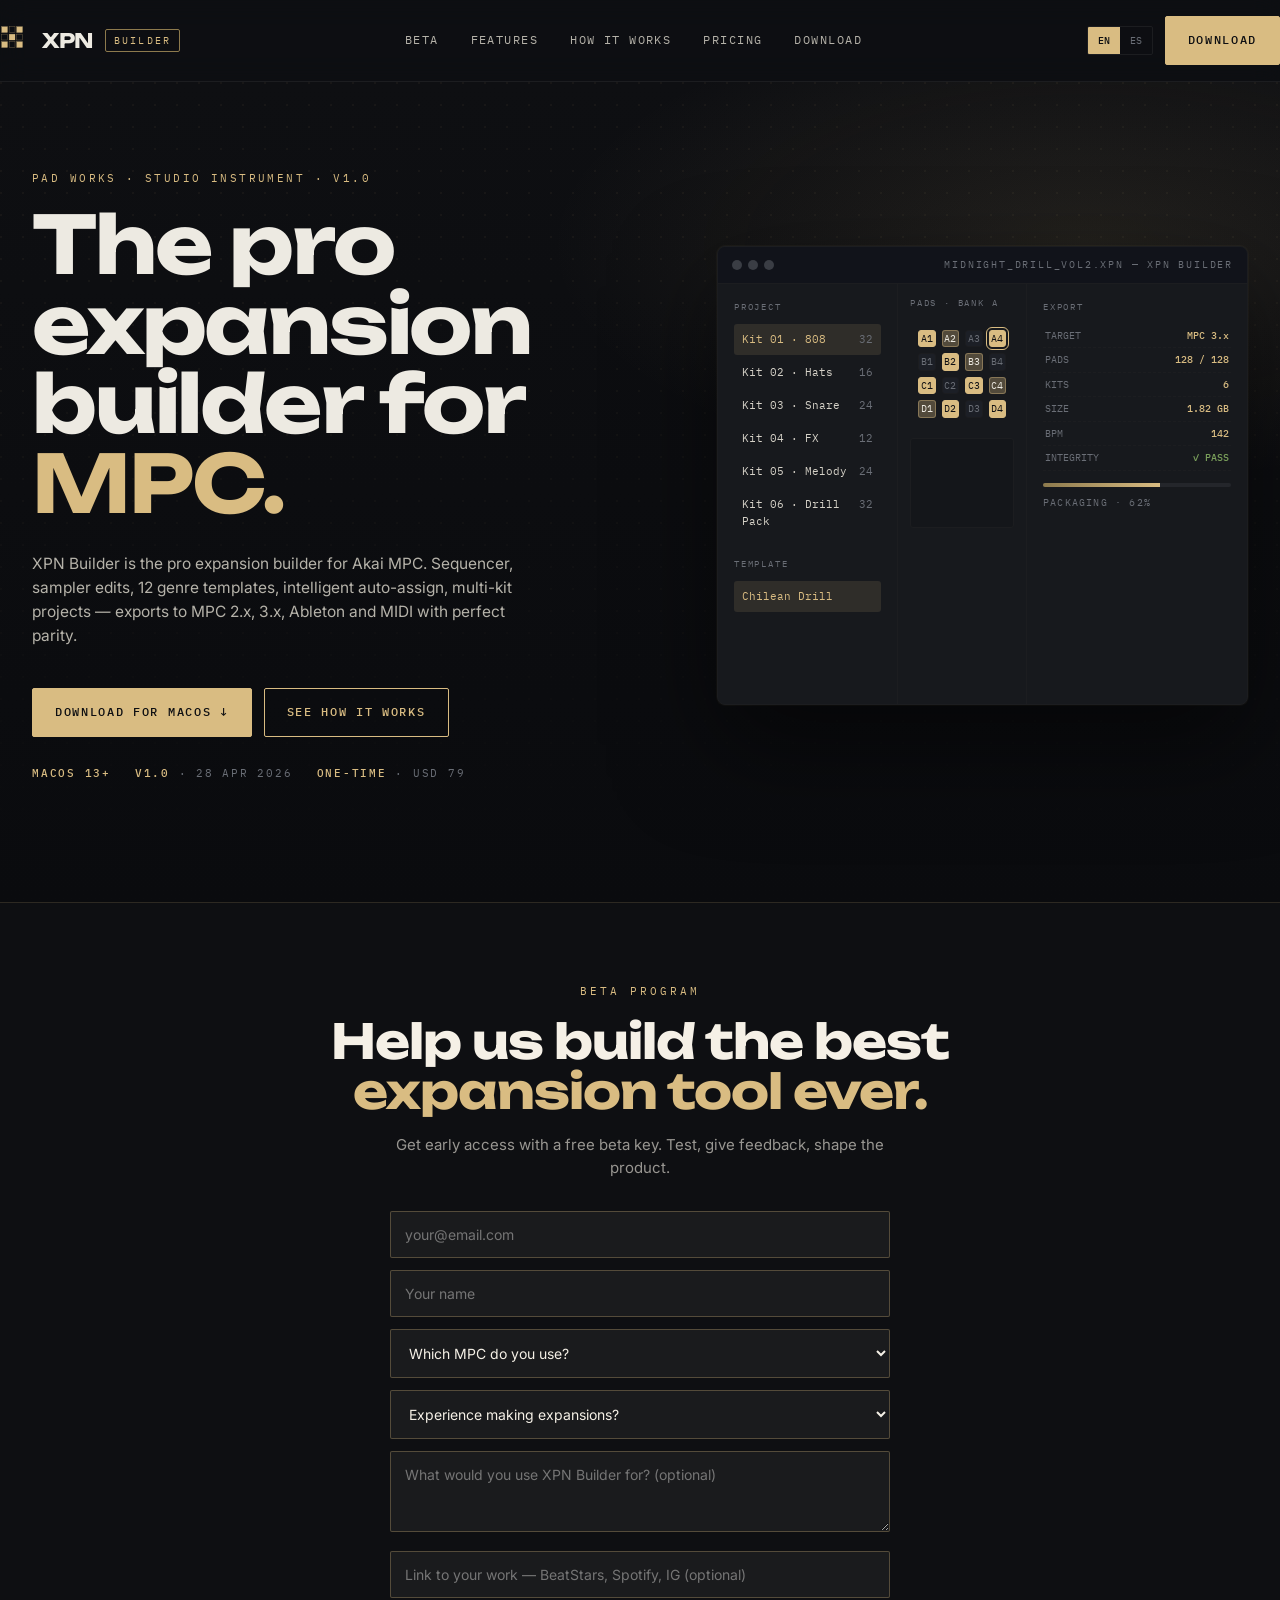
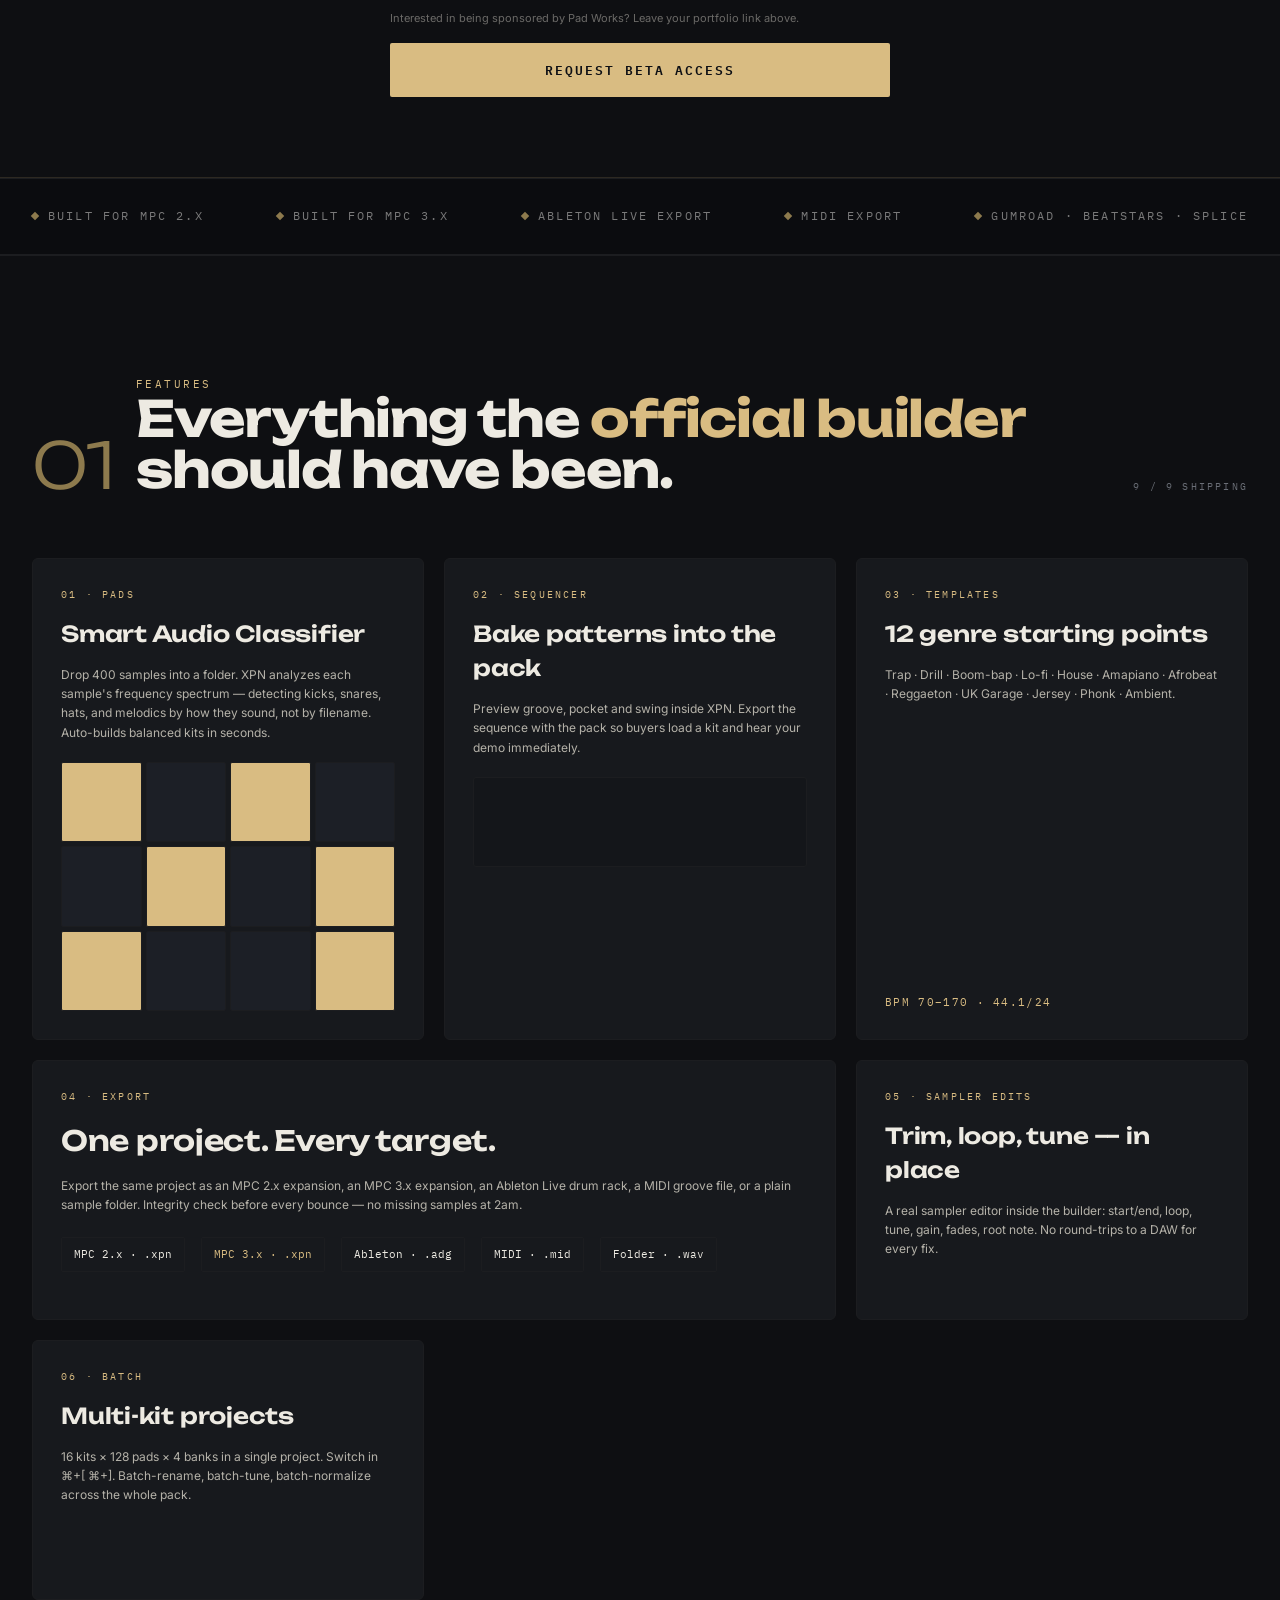
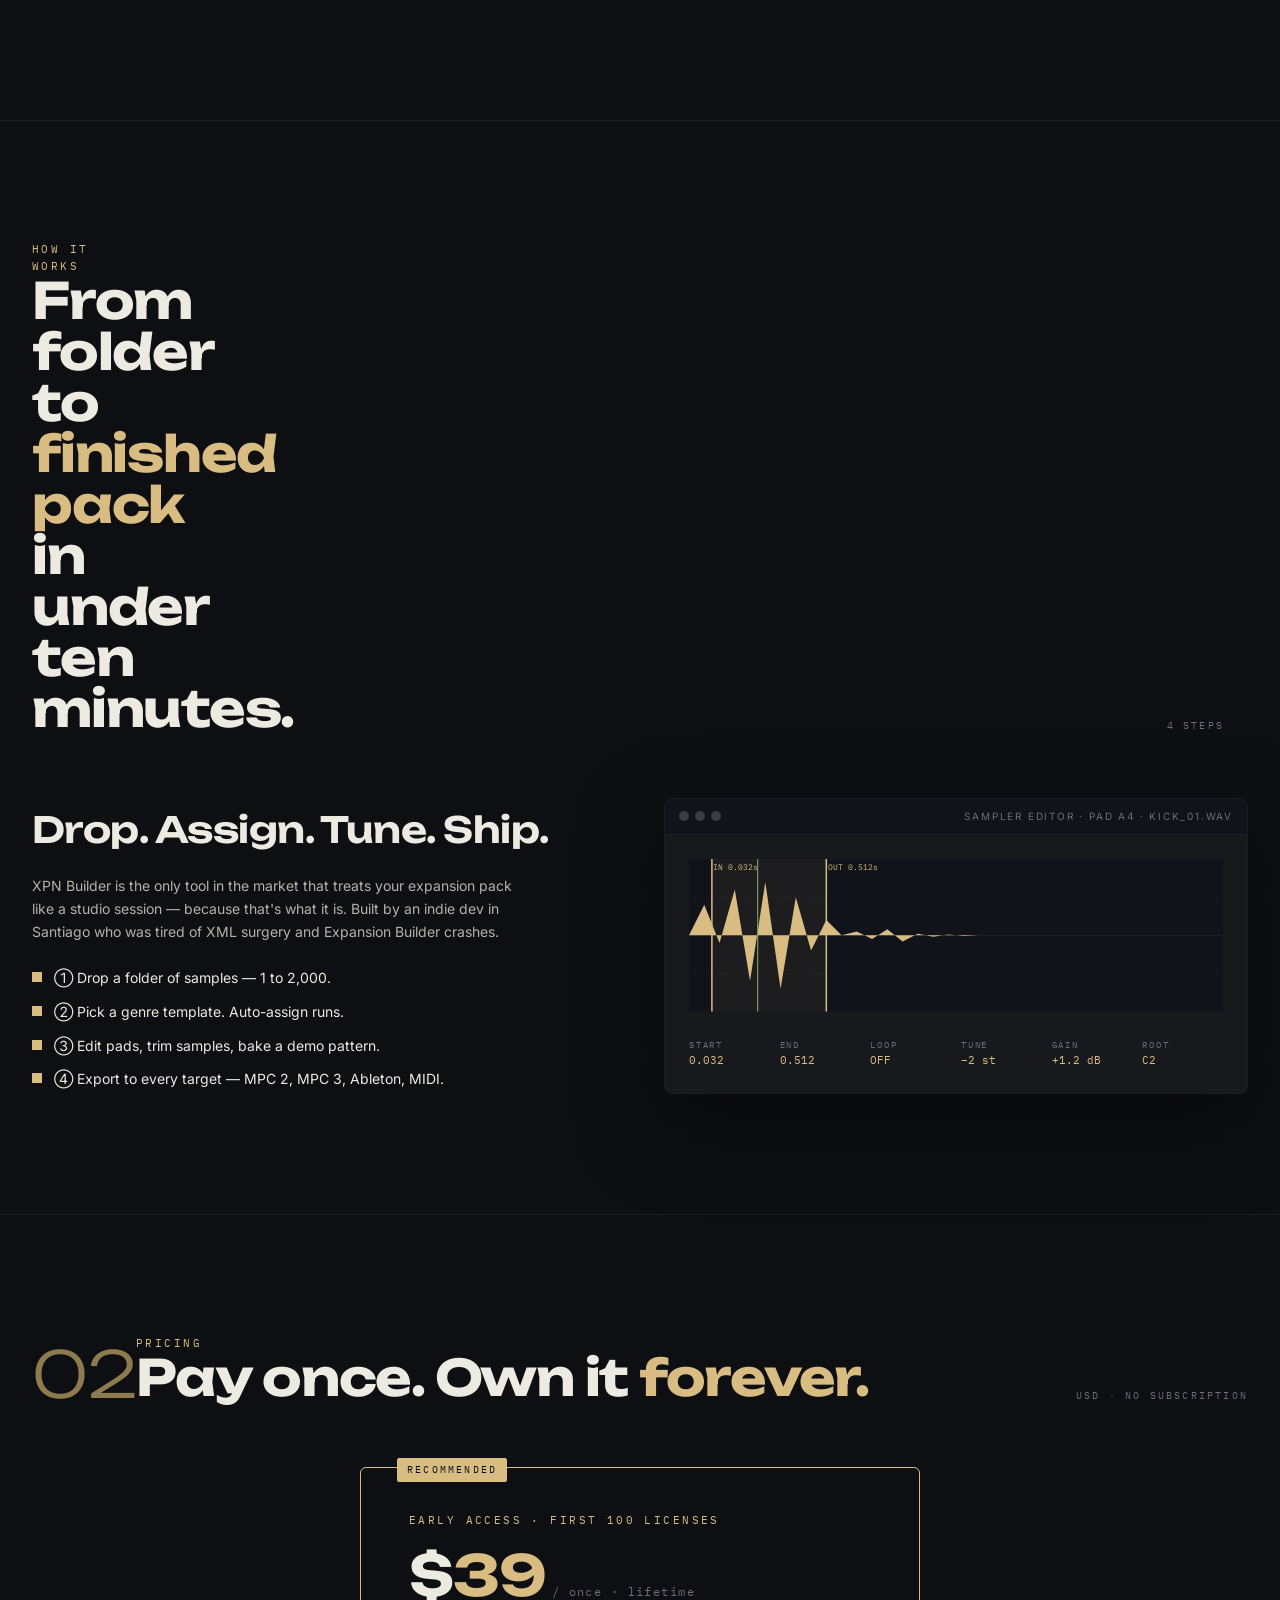
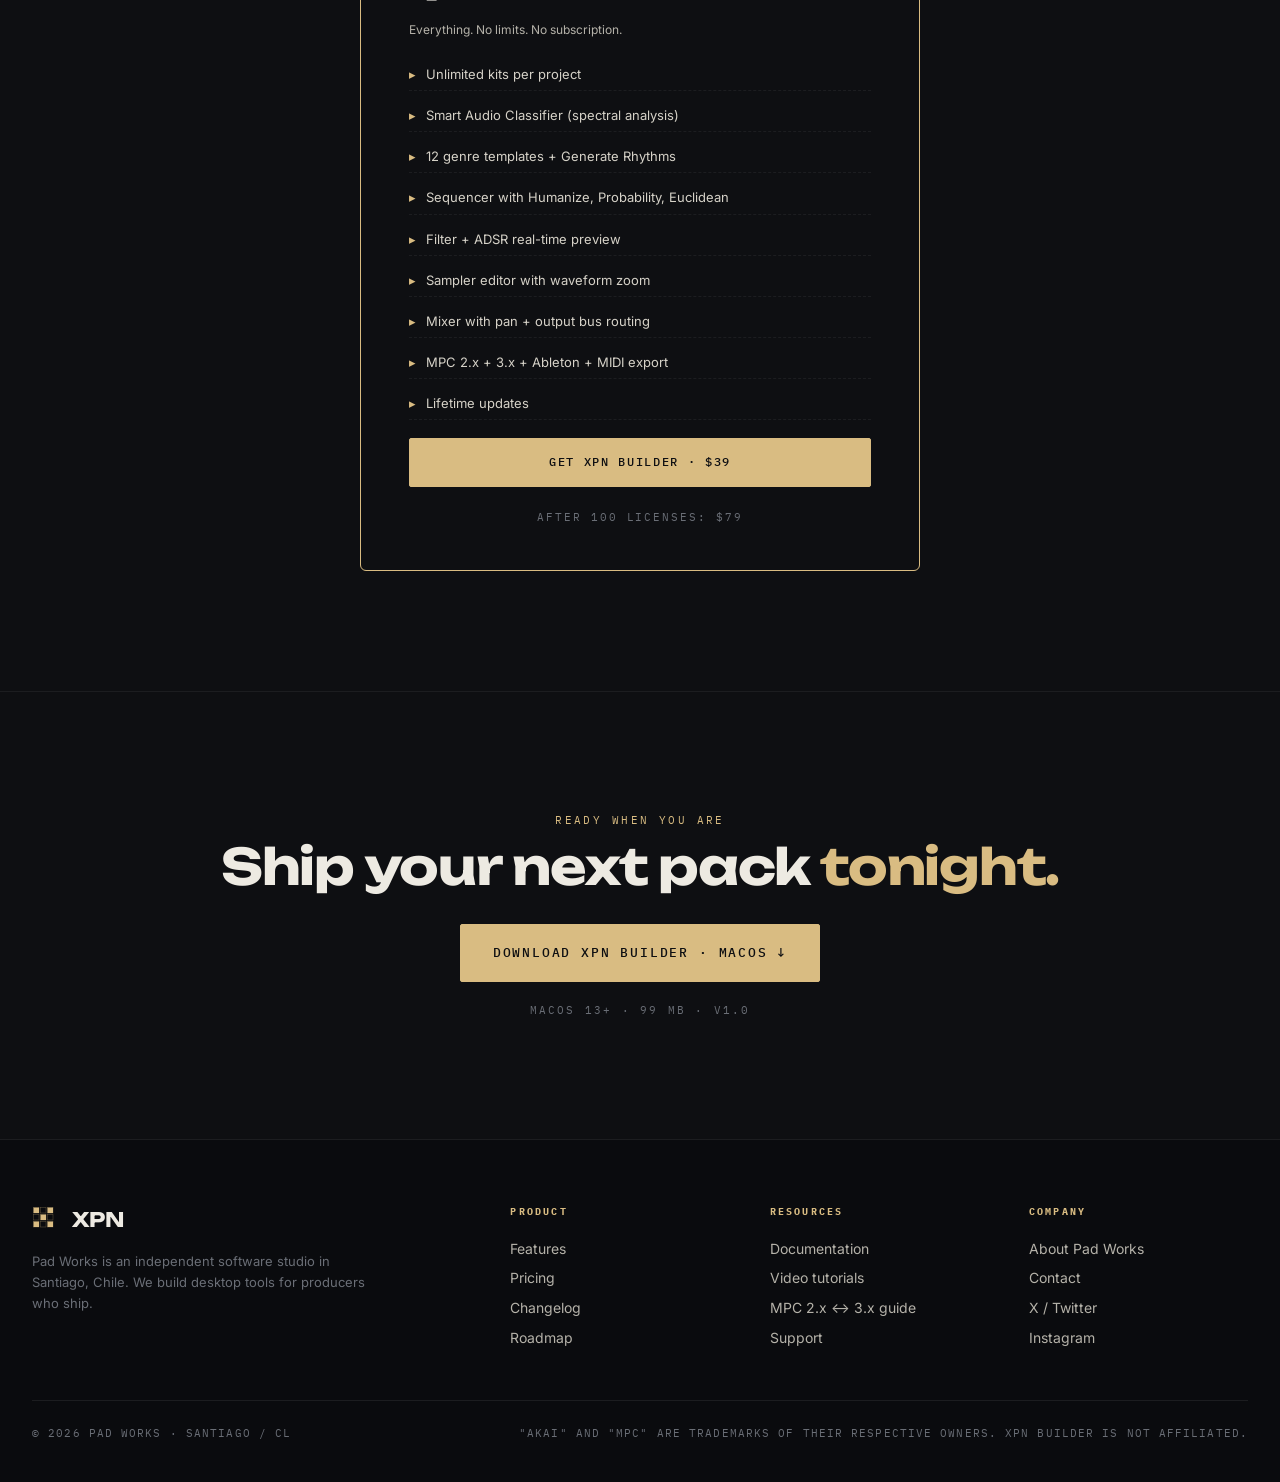
==== index.html @ 0f59153f "formspree connected" ====
<!doctype html>
<html lang="en">
<head>
<meta charset="utf-8"/>
<meta name="viewport" content="width=device-width, initial-scale=1"/>
<title>XPN Builder — Ship packs. Keep the craft.</title>
<meta name="description" content="The pro expansion builder for Akai MPC. Sequencer, sampler edits, multi-kit projects. Export to MPC 2.x, 3.x, Ableton and MIDI. macOS only."/>
<link rel="icon" href="assets/favicon/favicon.ico"/>
<link rel="preconnect" href="https://fonts.googleapis.com">
<link rel="preconnect" href="https://fonts.gstatic.com" crossorigin>
<link href="https://fonts.googleapis.com/css2?family=Unbounded:wght@400;500;600;700;800&family=IBM+Plex+Mono:wght@400;500;600&family=Inter:wght@400;500;600&display=swap" rel="stylesheet">
<style>
  :root {
    --ink:#0E0F12; --ink-2:#14161A; --graphite:#17191D; --slate:#24262B; --iron:#3A3D44;
    --dust:#6A6E76; --bone:#EDEAE2; --champagne:#D9BC82; --champ-hi:#D9BC82; --antique:#8D7A4D;
    --line:#1c1d20;
  }
  *,*::before,*::after{box-sizing:border-box}
  html,body{margin:0;padding:0}
  body{
    background:var(--ink); color:var(--bone);
    font-family:"Inter",system-ui,sans-serif; font-size:16px; line-height:1.55;
    -webkit-font-smoothing:antialiased; overflow-x:hidden;
  }
  a{color:inherit;text-decoration:none}
  .mono{font-family:"IBM Plex Mono",ui-monospace,monospace}
  .eyebrow{font-family:"IBM Plex Mono",monospace;font-size:11px;letter-spacing:0.22em;text-transform:uppercase;color:var(--champagne)}
  .h1,.h2,.h3{font-family:"Unbounded",sans-serif;font-weight:700;letter-spacing:-0.02em;line-height:1}
  .wrap{max-width:1280px;margin:0 auto;padding:0 32px}
  .btn{
    display:inline-flex; align-items:center; gap:10px;
    font-family:"IBM Plex Mono",monospace; font-size:12px; letter-spacing:0.14em;
    text-transform:uppercase; padding:14px 22px; border-radius:2px;
    border:1px solid var(--champagne); background:var(--champagne); color:var(--ink);
    font-weight:500; cursor:pointer; transition:.18s;
  }
  .btn:hover{background:var(--champ-hi); border-color:var(--champ-hi)}
  .btn.ghost{background:transparent; color:var(--champagne)}
  .btn.ghost:hover{background:rgba(217,188,130,0.08); color:var(--champ-hi)}

  .topbar{position:sticky;top:0;z-index:50;backdrop-filter:blur(14px) saturate(120%);background:rgba(14,15,18,0.78);border-bottom:1px solid var(--line)}
  .topbar .row{display:flex;align-items:center;justify-content:space-between;padding:16px 0}
  .brand{display:flex;align-items:center;gap:12px}
  .brand .w{font-family:"Unbounded";font-weight:700;font-size:20px;letter-spacing:-0.02em}
  .brand .k{font-family:"IBM Plex Mono";font-size:10px;letter-spacing:0.22em;color:var(--champagne);text-transform:uppercase;padding:3px 8px;border:1px solid var(--antique);border-radius:2px}
  nav.menu{display:flex;gap:32px;font-family:"IBM Plex Mono";font-size:12px;letter-spacing:0.12em;text-transform:uppercase;color:#b5b2a9}
  nav.menu a:hover{color:var(--champagne)}
  .lang{display:flex;gap:0;border:1px solid var(--line);border-radius:2px;overflow:hidden;font-family:"IBM Plex Mono";font-size:10px;letter-spacing:0.18em}
  .lang button{background:transparent;border:0;color:var(--dust);padding:6px 10px;cursor:pointer;font:inherit;text-transform:uppercase}
  .lang button.on{background:var(--champagne);color:var(--ink);font-weight:500}

  .hero{position:relative;padding:88px 0 120px;
    background:radial-gradient(900px 400px at 85% 20%, rgba(217,188,130,0.10), transparent 60%),linear-gradient(180deg,#0E0F12 0%, #0a0b0e 100%);
    overflow:hidden}
  .hero::after{content:"";position:absolute;inset:0;pointer-events:none;
    background-image:radial-gradient(circle at 1px 1px, rgba(217,188,130,0.10) 1px, transparent 0);
    background-size:22px 22px;opacity:0.5;
    mask-image:linear-gradient(180deg,#000 20%, transparent 100%);
    -webkit-mask-image:linear-gradient(180deg,#000 20%, transparent 100%)}
  .hero .grid{display:grid;grid-template-columns:1.1fr 0.9fr;gap:56px;align-items:center;position:relative;z-index:2}
  /* Headline scale 78% (final design choice from the prototype's Tweaks). */
  .hero h1{font-size:clamp(44px,6.24vw,87px);letter-spacing:-0.028em}
  .hero h1 em{font-style:normal;color:var(--champagne)}
  /* Lede scale 86%. */
  .hero .lede{max-width:520px;margin:28px 0 40px;color:#b5b2a9;font-size:15.5px;line-height:1.55}
  .hero .ctas{display:flex;gap:12px;flex-wrap:wrap}
  .hero .meta{display:flex;gap:24px;margin-top:28px;color:var(--dust);font-family:"IBM Plex Mono";font-size:11px;letter-spacing:0.16em;text-transform:uppercase;flex-wrap:wrap}
  .hero .meta b{color:var(--champagne);font-weight:500}
  .mock{background:var(--graphite);border:1px solid var(--line);border-radius:8px;
    box-shadow:0 40px 100px rgba(0,0,0,0.5), 0 0 0 1px rgba(217,188,130,0.04);
    overflow:hidden;font-family:"IBM Plex Mono";font-size:11px}
  .mock-bar{display:flex;align-items:center;gap:6px;padding:10px 14px;border-bottom:1px solid var(--line);background:#11131a}
  .dot{width:10px;height:10px;border-radius:50%;background:#3a3d44}
  .mock-title{margin-left:auto;color:var(--dust);font-size:10px;letter-spacing:0.18em;text-transform:uppercase}
  .mock-body{display:grid;grid-template-columns:180px 1fr 220px;min-height:420px;color:#b5b2a9}
  .mock-col{padding:16px;border-right:1px solid var(--line)}
  .mock-col:last-child{border-right:0}
  .mock-col .sec{font-size:9px;letter-spacing:0.2em;text-transform:uppercase;color:var(--dust);margin:0 0 10px}
  .mock-col .item{padding:7px 8px;border-radius:3px;display:flex;justify-content:space-between;gap:8px;margin-bottom:2px;color:#d6d2c8}
  .mock-col .item.active{background:rgba(217,188,130,0.12);color:var(--champagne)}
  .mock-col .item .c{color:var(--dust)}
  .pads{display:grid;grid-template-columns:repeat(4,1fr);gap:6px;padding:8px;margin-top:12px}
  .pad{aspect-ratio:1/1;background:#1c1f26;border:1px solid var(--line);border-radius:3px;display:flex;align-items:center;justify-content:center;color:var(--dust);font-size:10px}
  .pad.on{background:var(--champagne);color:var(--ink);border-color:var(--champagne)}
  .pad.half{background:rgba(217,188,130,0.3);border-color:rgba(217,188,130,0.4);color:var(--bone)}
  .pad.active{outline:1.5px solid var(--champ-hi);outline-offset:2px}
  .mrow{display:flex;justify-content:space-between;padding:4px 2px;border-bottom:1px dashed var(--line);font-size:10px}
  .mrow:last-child{border:0}
  .mrow .k{color:var(--dust)}
  .mrow .v{color:var(--champagne);font-weight:500}
  .progress{margin:12px 0 0;height:4px;background:#24262b;border-radius:2px;overflow:hidden}
  .progress::after{content:"";display:block;height:100%;width:62%;background:linear-gradient(90deg,var(--antique),var(--champagne))}

  .logos{border-top:1px solid var(--line);border-bottom:1px solid var(--line);padding:28px 0;background:#0b0c0f}
  .logos .list{display:flex;gap:48px;justify-content:space-between;align-items:center;flex-wrap:wrap}
  .logos .item{font-family:"IBM Plex Mono";font-size:12px;letter-spacing:0.18em;color:#7a7a7a;text-transform:uppercase;display:flex;align-items:center;gap:10px}
  .logos .item::before{content:"";display:inline-block;width:6px;height:6px;background:var(--antique);transform:rotate(45deg)}

  .section{padding:120px 0;border-top:1px solid var(--line)}
  .sec-head{display:grid;grid-template-columns:80px 1fr auto;gap:24px;align-items:end;margin-bottom:64px}
  .sec-num{font-family:"Unbounded";font-weight:300;font-size:64px;color:var(--antique);line-height:0.9}
  /* Section titles also scaled to 78% to honor the design's final headline scale. */
  .sec-title{font-family:"Unbounded";font-weight:700;font-size:clamp(28px,3.9vw,50px);letter-spacing:-0.025em;line-height:1.02;margin:0}
  .sec-title em{font-style:normal;color:var(--champagne)}
  .sec-meta{font-family:"IBM Plex Mono";font-size:10px;letter-spacing:0.22em;text-transform:uppercase;color:var(--dust);text-align:right}

  .features{display:grid;grid-template-columns:repeat(3,1fr);gap:20px}
  .feat{border:1px solid var(--line);background:var(--graphite);border-radius:6px;padding:28px;min-height:260px;display:flex;flex-direction:column;gap:14px;position:relative;overflow:hidden;transition:.22s}
  .feat:hover{border-color:var(--antique);transform:translateY(-2px)}
  .feat .n{font-family:"IBM Plex Mono";font-size:10px;letter-spacing:0.22em;color:var(--champagne);text-transform:uppercase}
  .feat h3{font-family:"Unbounded";font-weight:600;font-size:22px;letter-spacing:-0.01em;margin:0;color:var(--bone)}
  .feat p{margin:0;color:#b5b2a9;font-size:12px;line-height:1.6}
  .feat.wide{grid-column:span 2}

  .padviz{display:grid;grid-template-columns:repeat(4,1fr);gap:4px;margin-top:6px}
  .padviz .p{aspect-ratio:1/1;background:#1c1f26;border:1px solid var(--line);border-radius:2px}
  .padviz .p.on{background:var(--champagne);animation:pulse 2.4s ease-in-out infinite}
  @keyframes pulse{0%,100%{filter:brightness(1)}50%{filter:brightness(1.3)}}
  .seqviz{margin-top:6px;height:90px;display:flex;align-items:flex-end;gap:2px;padding:8px;background:var(--ink-2);border:1px solid var(--line);border-radius:3px;overflow:hidden}
  .seqviz .bar{flex:1;background:linear-gradient(180deg,var(--champ-hi),var(--antique));border-radius:1px 1px 0 0;animation:eq 1.6s ease-in-out infinite}
  .seqviz .bar:nth-child(1){animation-delay:.0s}.seqviz .bar:nth-child(2){animation-delay:.15s}.seqviz .bar:nth-child(3){animation-delay:.3s}.seqviz .bar:nth-child(4){animation-delay:.45s}.seqviz .bar:nth-child(5){animation-delay:.6s}.seqviz .bar:nth-child(6){animation-delay:.25s}.seqviz .bar:nth-child(7){animation-delay:.1s}.seqviz .bar:nth-child(8){animation-delay:.35s}.seqviz .bar:nth-child(9){animation-delay:.55s}.seqviz .bar:nth-child(10){animation-delay:.2s}.seqviz .bar:nth-child(11){animation-delay:.4s}.seqviz .bar:nth-child(12){animation-delay:.5s}
  @keyframes eq{0%,100%{height:30%}50%{height:100%}}

  .showcase{display:grid;grid-template-columns:1fr 1fr;gap:48px;align-items:center}
  .showcase h3{font-family:"Unbounded";font-weight:600;font-size:36px;letter-spacing:-0.015em;margin:0 0 16px}
  .showcase p{color:#b5b2a9;font-size:14px;line-height:1.65;max-width:480px}
  .showcase ul{list-style:none;padding:0;margin:24px 0 0;display:grid;gap:12px}
  .showcase ul li{display:flex;gap:12px;align-items:flex-start;font-size:14px}
  .showcase ul li::before{content:"";width:10px;height:10px;background:var(--champagne);flex-shrink:0;margin-top:5px}
  .mock-lg{background:var(--graphite);border:1px solid var(--line);border-radius:8px;overflow:hidden;box-shadow:0 30px 80px rgba(0,0,0,0.5)}

  .pricing{display:grid;grid-template-columns:1fr 1.2fr 1fr;gap:20px;align-items:stretch}
  .price{border:1px solid var(--line);background:var(--graphite);border-radius:6px;padding:36px;display:flex;flex-direction:column;gap:18px}
  .price.main{background:var(--ink);border-color:var(--champ-hi);position:relative}
  .price.main::before{content:"RECOMMENDED";position:absolute;top:-10px;left:36px;
    font-family:"IBM Plex Mono";font-size:10px;letter-spacing:0.22em;background:var(--champagne);color:var(--ink);padding:4px 10px;border-radius:2px}
  .price .tier{font-family:"IBM Plex Mono";font-size:11px;letter-spacing:0.22em;color:var(--champagne);text-transform:uppercase}
  .price .amount{font-family:"Unbounded";font-weight:700;font-size:56px;letter-spacing:-0.02em;line-height:1}
  .price .amount .c{color:var(--champ-hi)}
  .price .amount .sub{font-family:"IBM Plex Mono";font-size:12px;color:var(--dust);font-weight:400;letter-spacing:0.12em;margin-left:6px}
  .price .lead{color:#b5b2a9;font-size:12px;line-height:1.55}
  .price ul{list-style:none;padding:0;margin:0;display:grid;gap:8px;font-size:13px}
  .price ul li{display:flex;gap:10px;padding:6px 0;border-bottom:1px dashed var(--line);color:#d6d2c8}
  .price ul li::before{content:"▸";color:var(--champagne)}
  .price ul li.no{color:var(--dust)}
  .price ul li.no::before{content:"—";color:var(--dust)}
  .price .btn{justify-content:center}

  footer{border-top:1px solid var(--line);padding:64px 0 40px;background:#0a0b0e}
  footer .frow{display:grid;grid-template-columns:2fr 1fr 1fr 1fr;gap:40px}
  footer h4{font-family:"IBM Plex Mono";font-size:10px;letter-spacing:0.22em;color:var(--champagne);text-transform:uppercase;margin:0 0 14px}
  footer a{display:block;color:#b5b2a9;font-size:14px;padding:4px 0}
  footer a:hover{color:var(--champagne)}
  footer .legal{margin-top:48px;padding-top:24px;border-top:1px solid var(--line);display:flex;justify-content:space-between;color:var(--dust);font-family:"IBM Plex Mono";font-size:11px;letter-spacing:0.1em;flex-wrap:wrap;gap:16px}

  @media (max-width:920px){
    .hero .grid{grid-template-columns:1fr}
    .showcase{grid-template-columns:1fr}
    .features{grid-template-columns:1fr}
    .feat.wide{grid-column:auto}
    .pricing{grid-template-columns:1fr}
    footer .frow{grid-template-columns:1fr 1fr}
    nav.menu{display:none}
    .sec-head{grid-template-columns:1fr;gap:10px}
    .sec-num{font-size:36px}
    .mock-body{grid-template-columns:1fr}
    .mock-col{border-right:0;border-bottom:1px solid var(--line)}
  }
</style>
</head>
<body>

<header class="topbar">
  <div class="wrap row">
    <a class="brand" href="#">
      <svg width="30" height="30" viewBox="0 0 72 72" aria-hidden="true">
        <g fill="none" stroke="#D9BC82" stroke-width="1.1" stroke-opacity="0.5">
          <rect x="4" y="4" width="14" height="14"/><rect x="22" y="4" width="14" height="14"/><rect x="40" y="4" width="14" height="14"/>
          <rect x="4" y="22" width="14" height="14"/><rect x="22" y="22" width="14" height="14"/><rect x="40" y="22" width="14" height="14"/>
          <rect x="4" y="40" width="14" height="14"/><rect x="22" y="40" width="14" height="14"/><rect x="40" y="40" width="14" height="14"/>
        </g>
        <rect x="4" y="4" width="14" height="14" fill="#D9BC82"/>
        <rect x="40" y="4" width="14" height="14" fill="#D9BC82"/>
        <rect x="22" y="22" width="14" height="14" fill="#D9BC82"/>
        <rect x="4" y="40" width="14" height="14" fill="#D9BC82"/>
        <rect x="40" y="40" width="14" height="14" fill="#D9BC82"/>
      </svg>
      <span class="w">XPN</span>
      <span class="k">Builder</span>
    </a>
    <nav class="menu">
      <a href="#beta" data-en="Beta" data-es="Beta">Beta</a>
      <a href="#features" data-en="Features" data-es="Features">Features</a>
      <a href="#how" data-en="How it works" data-es="Cómo funciona">How it works</a>
      <a href="#pricing" data-en="Pricing" data-es="Pricing">Pricing</a>
      <a href="https://github.com/MARTINMRVS/xpn-builder/releases/download/v1.0.0-beta/XPN.Builder-1.0.0.dmg" data-en="Download" data-es="Descargar">Download</a>
    </nav>
    <div style="display:flex;gap:12px;align-items:center">
      <div class="lang">
        <button class="on" data-lang="en">EN</button>
        <button data-lang="es">ES</button>
      </div>
      <a href="https://github.com/MARTINMRVS/xpn-builder/releases/download/v1.0.0-beta/XPN.Builder-1.0.0.dmg" class="btn" data-en="Download" data-es="Descargar">Download</a>
    </div>
  </div>
</header>

<section class="hero">
  <div class="wrap grid">
    <div>
      <div class="eyebrow" data-en="Pad Works · Studio Instrument · V1.0" data-es="Pad Works · Studio Instrument · V1.0">Pad Works · Studio Instrument · V1.0</div>
      <h1 class="h1" style="margin:18px 0 0"
        data-en="The pro expansion<br/>builder for <em>MPC.</em>"
        data-es="El builder profesional<br/>para <em>MPC.</em>">The pro expansion<br/>builder for <em>MPC.</em></h1>
      <p class="lede"
        data-en="XPN Builder is the pro expansion builder for Akai MPC. Sequencer, sampler edits, 12 genre templates, intelligent auto-assign, multi-kit projects — exports to MPC 2.x, 3.x, Ableton and MIDI with perfect parity."
        data-es="XPN Builder es el builder profesional de expansion packs para Akai MPC. Secuenciador, editor de samples, 12 templates de género, auto-assign inteligente, proyectos multi-kit — exporta a MPC 2.x, 3.x, Ableton y MIDI sin reajustes.">
        XPN Builder is the pro expansion builder for Akai MPC.
      </p>
      <div class="ctas">
        <a href="https://github.com/MARTINMRVS/xpn-builder/releases/download/v1.0.0-beta/XPN.Builder-1.0.0.dmg" class="btn" data-en="Download for macOS ↓" data-es="Descargar para macOS ↓">Download for macOS ↓</a>
        <a href="#how" class="btn ghost" data-en="See how it works" data-es="Ver cómo funciona">See how it works</a>
      </div>
      <div class="meta">
        <span><b>macOS 13+</b></span>
        <span><b>V1.0</b> · 28 Apr 2026</span>
        <span><b data-en="One-time" data-es="Pago único">One-time</b> · USD 79</span>
      </div>
    </div>
    <div>
      <div class="mock">
        <div class="mock-bar">
          <span class="dot"></span><span class="dot"></span><span class="dot"></span>
          <span class="mock-title">midnight_drill_vol2.xpn — XPN Builder</span>
        </div>
        <div class="mock-body">
          <div class="mock-col">
            <div class="sec" data-en="Project" data-es="Proyecto">Project</div>
            <div class="item active">Kit 01 · 808 <span class="c">32</span></div>
            <div class="item">Kit 02 · Hats <span class="c">16</span></div>
            <div class="item">Kit 03 · Snare <span class="c">24</span></div>
            <div class="item">Kit 04 · FX <span class="c">12</span></div>
            <div class="item">Kit 05 · Melody <span class="c">24</span></div>
            <div class="item">Kit 06 · Drill Pack <span class="c">32</span></div>
            <div class="sec" style="margin-top:20px" data-en="Template" data-es="Template">Template</div>
            <div class="item active">Chilean Drill</div>
          </div>
          <div class="mock-col" style="padding:12px">
            <div class="sec" data-en="Pads · Bank A" data-es="Pads · Banco A">Pads · Bank A</div>
            <div class="pads">
              <div class="pad on">A1</div><div class="pad half">A2</div><div class="pad">A3</div><div class="pad on active">A4</div>
              <div class="pad">B1</div><div class="pad on">B2</div><div class="pad half">B3</div><div class="pad">B4</div>
              <div class="pad on">C1</div><div class="pad">C2</div><div class="pad on">C3</div><div class="pad half">C4</div>
              <div class="pad half">D1</div><div class="pad on">D2</div><div class="pad">D3</div><div class="pad on">D4</div>
            </div>
            <div class="seqviz" style="margin-top:12px">
              <div class="bar"></div><div class="bar"></div><div class="bar"></div><div class="bar"></div>
              <div class="bar"></div><div class="bar"></div><div class="bar"></div><div class="bar"></div>
              <div class="bar"></div><div class="bar"></div><div class="bar"></div><div class="bar"></div>
            </div>
          </div>
          <div class="mock-col">
            <div class="sec" data-en="Export" data-es="Export">Export</div>
            <div class="mrow"><span class="k">TARGET</span><span class="v">MPC 3.x</span></div>
            <div class="mrow"><span class="k">PADS</span><span class="v">128 / 128</span></div>
            <div class="mrow"><span class="k">KITS</span><span class="v">6</span></div>
            <div class="mrow"><span class="k">SIZE</span><span class="v">1.82 GB</span></div>
            <div class="mrow"><span class="k">BPM</span><span class="v">142</span></div>
            <div class="mrow"><span class="k">INTEGRITY</span><span class="v" style="color:#7BA05B">✓ PASS</span></div>
            <div class="progress"></div>
            <div style="font-size:10px;color:var(--dust);margin-top:8px;letter-spacing:0.12em">PACKAGING · 62%</div>
          </div>
        </div>
      </div>
    </div>
  </div>
</section>

<section id="beta" style="padding:80px 0;text-align:center;border-top:1px solid rgba(217,188,130,0.15);border-bottom:1px solid rgba(217,188,130,0.15)">
  <div class="wrap">
    <p style="color:#D9BC82;font-family:'IBM Plex Mono',monospace;font-size:11px;letter-spacing:3px;margin:0" data-en="BETA PROGRAM" data-es="PROGRAMA BETA">BETA PROGRAM</p>
    <h2 style="font-family:'Unbounded',sans-serif;font-weight:700;font-size:clamp(28px,4vw,48px);color:#F5F0E6;margin:16px 0;line-height:1.05;letter-spacing:-0.02em"
      data-en="Help us build the best<br/><span style='color:#D9BC82'>expansion tool ever.</span>"
      data-es="Ayúdanos a construir la mejor<br/><span style='color:#D9BC82'>herramienta de expansiones.</span>">
      Help us build the best<br/><span style="color:#D9BC82">expansion tool ever.</span>
    </h2>
    <p style="color:rgba(245,240,230,0.6);max-width:500px;margin:0 auto 32px;font-size:15px;line-height:1.55"
      data-en="Get early access with a free beta key. Test, give feedback, shape the product."
      data-es="Acceso anticipado con clave beta gratuita. Prueba, da feedback, dale forma al producto.">
      Get early access with a free beta key. Test, give feedback, shape the product.
    </p>

    <!-- TODO: replace YOUR_FORM_ID with the real Formspree form id (formspree.io free plan = 50 submissions/month). -->
    <form action="https://formspree.io/f/mjgjngkj" method="POST"
      style="max-width:500px;margin:0 auto;text-align:left">

      <input type="email" name="email" required
        placeholder="your@email.com"
        style="width:100%;padding:14px;background:rgba(245,240,230,0.05);border:1px solid rgba(217,188,130,0.3);color:#F5F0E6;font-size:14px;margin-bottom:12px;font-family:inherit;border-radius:2px"/>

      <input type="text" name="name" required
        data-en-placeholder="Your name" data-es-placeholder="Tu nombre"
        placeholder="Your name"
        style="width:100%;padding:14px;background:rgba(245,240,230,0.05);border:1px solid rgba(217,188,130,0.3);color:#F5F0E6;font-size:14px;margin-bottom:12px;font-family:inherit;border-radius:2px"/>

      <select name="mpc_model" required
        style="width:100%;padding:14px;background:rgba(245,240,230,0.05);border:1px solid rgba(217,188,130,0.3);color:#F5F0E6;font-size:14px;margin-bottom:12px;font-family:inherit;border-radius:2px">
        <option value="" data-en="Which MPC do you use?" data-es="¿Qué MPC usas?">Which MPC do you use?</option>
        <option>MPC Live 1</option>
        <option>MPC Live 2</option>
        <option>MPC Live 3</option>
        <option>MPC One</option>
        <option>MPC One+</option>
        <option>MPC X</option>
        <option>MPC Key</option>
        <option>Akai Force</option>
        <option data-en="MPC Software only" data-es="Solo MPC Software">MPC Software only</option>
      </select>

      <select name="experience" required
        style="width:100%;padding:14px;background:rgba(245,240,230,0.05);border:1px solid rgba(217,188,130,0.3);color:#F5F0E6;font-size:14px;margin-bottom:12px;font-family:inherit;border-radius:2px">
        <option value="" data-en="Experience making expansions?" data-es="¿Experiencia haciendo expansions?">Experience making expansions?</option>
        <option data-en="Never made one" data-es="Nunca hice una">Never made one</option>
        <option data-en="Tried Akai Expansion Builder" data-es="Probé Akai Expansion Builder">Tried Akai Expansion Builder</option>
        <option data-en="Sell packs on Gumroad/BeatStars" data-es="Vendo packs en Gumroad/BeatStars">Sell packs on Gumroad/BeatStars</option>
        <option data-en="Professional sound designer" data-es="Sound designer profesional">Professional sound designer</option>
      </select>

      <textarea name="feedback_interest" rows="3"
        placeholder="What would you use XPN Builder for? (optional)"
        style="width:100%;padding:14px;background:rgba(245,240,230,0.05);border:1px solid rgba(217,188,130,0.3);color:#F5F0E6;font-size:14px;margin-bottom:12px;resize:vertical;font-family:inherit;border-radius:2px"></textarea>

      <input type="url" name="portfolio"
        placeholder="Link to your work — BeatStars, Spotify, IG (optional)"
        style="width:100%;padding:14px;background:rgba(245,240,230,0.05);border:1px solid rgba(217,188,130,0.3);color:#F5F0E6;font-size:14px;margin-bottom:12px;font-family:inherit;border-radius:2px"/>

      <p style="color:rgba(245,240,230,0.4);font-size:11px;margin:0 0 16px"
        data-en="Interested in being sponsored by Pad Works? Leave your portfolio link above."
        data-es="¿Interés en ser sponsoreado por Pad Works? Deja tu portfolio arriba.">
        Interested in being sponsored by Pad Works? Leave your portfolio link above.
      </p>

      <button type="submit"
        style="width:100%;padding:16px;background:#D9BC82;color:#0D0F14;font-family:'IBM Plex Mono',monospace;font-weight:600;font-size:13px;letter-spacing:2px;border:none;cursor:pointer;border-radius:2px"
        data-en="REQUEST BETA ACCESS" data-es="SOLICITAR ACCESO BETA">REQUEST BETA ACCESS</button>
    </form>
  </div>
</section>

<section class="logos">
  <div class="wrap list">
    <span class="item" data-en="Built for MPC 2.x" data-es="Para MPC 2.x">Built for MPC 2.x</span>
    <span class="item" data-en="Built for MPC 3.x" data-es="Para MPC 3.x">Built for MPC 3.x</span>
    <span class="item" data-en="Ableton Live export" data-es="Export a Ableton">Ableton Live export</span>
    <span class="item" data-en="MIDI export" data-es="Export MIDI">MIDI export</span>
    <span class="item">Gumroad · BeatStars · Splice</span>
  </div>
</section>

<section class="section" id="features">
  <div class="wrap">
    <header class="sec-head">
      <div class="sec-num">01</div>
      <div>
        <div class="eyebrow" data-en="Features" data-es="Características">Features</div>
        <h2 class="sec-title"
          data-en="Everything the <em>official builder</em><br/>should have been."
          data-es="Todo lo que el <em>builder oficial</em><br/>debió haber sido.">Everything the <em>official builder</em><br/>should have been.</h2>
      </div>
      <div class="sec-meta">9 / 9 shipping</div>
    </header>

    <div class="features">
      <div class="feat">
        <div class="n">01 · Pads</div>
        <h3 data-en="Smart Audio Classifier" data-es="Smart Audio Classifier">Smart Audio Classifier</h3>
        <p data-en="Drop 400 samples into a folder. XPN analyzes each sample's frequency spectrum — detecting kicks, snares, hats, and melodics by how they sound, not by filename. Auto-builds balanced kits in seconds." data-es="Arrastra 400 samples a una carpeta. XPN analiza el espectro de frecuencia de cada sample — detecta kicks, snares, hats y melodías por cómo suenan, no por el nombre del archivo. Arma kits balanceados en segundos.">Drop 400 samples into a folder. XPN analyzes each sample's frequency spectrum — detecting kicks, snares, hats, and melodics by how they sound, not by filename. Auto-builds balanced kits in seconds.</p>
        <div class="padviz">
          <div class="p on"></div><div class="p"></div><div class="p on"></div><div class="p"></div>
          <div class="p"></div><div class="p on"></div><div class="p"></div><div class="p on"></div>
          <div class="p on"></div><div class="p"></div><div class="p"></div><div class="p on"></div>
        </div>
      </div>

      <div class="feat">
        <div class="n">02 · Sequencer</div>
        <h3 data-en="Bake patterns into the pack" data-es="Graba patterns en el pack">Bake patterns into the pack</h3>
        <p data-en="Preview groove, pocket and swing inside XPN. Export the sequence with the pack so buyers load a kit and hear your demo immediately." data-es="Previsualiza groove, pocket y swing dentro de XPN. Exporta la secuencia con el pack.">Preview groove, pocket and swing inside XPN. Export the sequence with the pack so buyers load a kit and hear your demo immediately.</p>
        <div class="seqviz">
          <div class="bar"></div><div class="bar"></div><div class="bar"></div><div class="bar"></div>
          <div class="bar"></div><div class="bar"></div><div class="bar"></div><div class="bar"></div>
          <div class="bar"></div><div class="bar"></div><div class="bar"></div><div class="bar"></div>
        </div>
      </div>

      <div class="feat">
        <div class="n">03 · Templates</div>
        <h3 data-en="12 genre starting points" data-es="12 puntos de partida por género">12 genre starting points</h3>
        <p data-en="Trap · Drill · Boom-bap · Lo-fi · House · Amapiano · Afrobeat · Reggaeton · UK Garage · Jersey · Phonk · Ambient." data-es="Trap · Drill · Boom-bap · Lo-fi · House · Amapiano · Afrobeat · Reggaeton · UK Garage · Jersey · Phonk · Ambient.">Trap · Drill · Boom-bap · Lo-fi · House · Amapiano · Afrobeat · Reggaeton · UK Garage · Jersey · Phonk · Ambient.</p>
        <div class="mono" style="color:var(--champagne);font-size:11px;letter-spacing:0.12em;margin-top:auto">BPM 70–170 · 44.1/24</div>
      </div>

      <div class="feat wide">
        <div class="n">04 · Export</div>
        <h3 style="font-size:28px" data-en="One project. Every target." data-es="Un proyecto. Todos los targets.">One project. Every target.</h3>
        <p data-en="Export the same project as an MPC 2.x expansion, an MPC 3.x expansion, an Ableton Live drum rack, a MIDI groove file, or a plain sample folder. Integrity check before every bounce — no missing samples at 2am." data-es="Exporta el mismo proyecto como expansion MPC 2.x, expansion MPC 3.x, drum rack de Ableton, MIDI groove o carpeta de samples. Integrity check antes de cada export.">Export the same project as an MPC 2.x expansion, an MPC 3.x expansion, an Ableton Live drum rack, a MIDI groove file, or a plain sample folder. Integrity check before every bounce — no missing samples at 2am.</p>
        <div style="display:flex;gap:16px;margin-top:8px;flex-wrap:wrap">
          <div class="mono" style="padding:8px 12px;border:1px solid var(--line);border-radius:2px;font-size:11px">MPC 2.x · .xpn</div>
          <div class="mono" style="padding:8px 12px;border:1px solid var(--line);border-radius:2px;font-size:11px;color:var(--champagne)">MPC 3.x · .xpn</div>
          <div class="mono" style="padding:8px 12px;border:1px solid var(--line);border-radius:2px;font-size:11px">Ableton · .adg</div>
          <div class="mono" style="padding:8px 12px;border:1px solid var(--line);border-radius:2px;font-size:11px">MIDI · .mid</div>
          <div class="mono" style="padding:8px 12px;border:1px solid var(--line);border-radius:2px;font-size:11px">Folder · .wav</div>
        </div>
      </div>

      <div class="feat">
        <div class="n">05 · Sampler edits</div>
        <h3 data-en="Trim, loop, tune — in place" data-es="Trim, loop, tune — en vivo">Trim, loop, tune — in place</h3>
        <p data-en="A real sampler editor inside the builder: start/end, loop, tune, gain, fades, root note. No round-trips to a DAW for every fix." data-es="Editor de sampler completo dentro del builder: start/end, loop, tune, gain, fades, root note. Sin round-trips al DAW.">A real sampler editor inside the builder: start/end, loop, tune, gain, fades, root note. No round-trips to a DAW for every fix.</p>
      </div>

      <div class="feat">
        <div class="n">06 · Batch</div>
        <h3 data-en="Multi-kit projects" data-es="Proyectos multi-kit">Multi-kit projects</h3>
        <p data-en="16 kits × 128 pads × 4 banks in a single project. Switch in ⌘+[ ⌘+]. Batch-rename, batch-tune, batch-normalize across the whole pack." data-es="16 kits × 128 pads × 4 bancos en un solo proyecto. Batch-rename, batch-tune, batch-normalize.">16 kits × 128 pads × 4 banks in a single project. Switch in ⌘+[ ⌘+]. Batch-rename, batch-tune, batch-normalize across the whole pack.</p>
      </div>
    </div>
  </div>
</section>

<section class="section" id="how">
  <div class="wrap">
    <header class="sec-head">
      <div>
        <div class="eyebrow" data-en="How it works" data-es="Cómo funciona">How it works</div>
        <h2 class="sec-title"
          data-en="From folder to <em>finished pack</em><br/>in under ten minutes."
          data-es="De carpeta a <em>pack finalizado</em><br/>en menos de diez minutos.">From folder to <em>finished pack</em><br/>in under ten minutes.</h2>
      </div>
      <div class="sec-meta">4 steps</div>
    </header>

    <div class="showcase">
      <div>
        <h3 data-en="Drop. Assign. Tune. Ship." data-es="Arrastra. Asigna. Tune. Publica.">Drop. Assign. Tune. Ship.</h3>
        <p data-en="XPN Builder is the only tool in the market that treats your expansion pack like a studio session — because that's what it is. Built by an indie dev in Santiago who was tired of XML surgery and Expansion Builder crashes." data-es="XPN Builder es la única herramienta del mercado que trata tu expansion pack como una sesión de estudio. Hecho por un indie dev en Santiago.">XPN Builder is the only tool in the market that treats your expansion pack like a studio session — because that's what it is. Built by an indie dev in Santiago who was tired of XML surgery and Expansion Builder crashes.</p>
        <ul>
          <li data-en="① Drop a folder of samples — 1 to 2,000." data-es="① Arrastra una carpeta con samples — de 1 a 2.000.">① Drop a folder of samples — 1 to 2,000.</li>
          <li data-en="② Pick a genre template. Auto-assign runs." data-es="② Elige un template de género. Corre el auto-assign.">② Pick a genre template. Auto-assign runs.</li>
          <li data-en="③ Edit pads, trim samples, bake a demo pattern." data-es="③ Edita pads, recorta samples, graba un pattern demo.">③ Edit pads, trim samples, bake a demo pattern.</li>
          <li data-en="④ Export to every target — MPC 2, MPC 3, Ableton, MIDI." data-es="④ Exporta a cada target — MPC 2, MPC 3, Ableton, MIDI.">④ Export to every target — MPC 2, MPC 3, Ableton, MIDI.</li>
        </ul>
      </div>
      <div class="mock-lg">
        <div class="mock-bar">
          <span class="dot"></span><span class="dot"></span><span class="dot"></span>
          <span class="mock-title">Sampler Editor · pad A4 · kick_01.wav</span>
        </div>
        <div style="padding:24px">
          <svg viewBox="0 0 700 200" style="width:100%;height:auto">
            <rect width="700" height="200" fill="#11131a"/>
            <g stroke="#24262B" stroke-width="1">
              <line x1="0" y1="100" x2="700" y2="100"/>
              <line x1="0" y1="50" x2="700" y2="50" stroke-dasharray="2,4"/>
              <line x1="0" y1="150" x2="700" y2="150" stroke-dasharray="2,4"/>
            </g>
            <g fill="#D9BC82">
              <path d="M0 100 L20 60 L40 110 L60 40 L80 160 L100 30 L120 170 L140 50 L160 120 L180 80 L200 100 L220 95 L240 105 L260 92 L280 108 L300 98 L320 102 L340 99 L360 101 L380 100 L700 100 Z"/>
            </g>
            <line x1="30" y1="0" x2="30" y2="200" stroke="#D9BC82" stroke-width="2"/>
            <line x1="180" y1="0" x2="180" y2="200" stroke="#D9BC82" stroke-width="2"/>
            <rect x="30" y="0" width="150" height="200" fill="#D9BC82" opacity="0.06"/>
            <line x1="90" y1="0" x2="90" y2="200" stroke="#7BA05B" stroke-width="1.5"/>
            <text x="32" y="14" font-family="IBM Plex Mono" font-size="10" fill="#D9BC82">IN 0.032s</text>
            <text x="182" y="14" font-family="IBM Plex Mono" font-size="10" fill="#D9BC82">OUT 0.512s</text>
          </svg>
          <div style="display:grid;grid-template-columns:repeat(6,1fr);gap:10px;margin-top:20px;font-family:'IBM Plex Mono';font-size:11px">
            <div><div style="color:var(--dust);font-size:9px;letter-spacing:0.2em">START</div><div style="color:var(--champagne)">0.032</div></div>
            <div><div style="color:var(--dust);font-size:9px;letter-spacing:0.2em">END</div><div style="color:var(--champagne)">0.512</div></div>
            <div><div style="color:var(--dust);font-size:9px;letter-spacing:0.2em">LOOP</div><div style="color:var(--champagne)">OFF</div></div>
            <div><div style="color:var(--dust);font-size:9px;letter-spacing:0.2em">TUNE</div><div style="color:var(--champagne)">−2 st</div></div>
            <div><div style="color:var(--dust);font-size:9px;letter-spacing:0.2em">GAIN</div><div style="color:var(--champagne)">+1.2 dB</div></div>
            <div><div style="color:var(--dust);font-size:9px;letter-spacing:0.2em">ROOT</div><div style="color:var(--champagne)">C2</div></div>
          </div>
        </div>
      </div>
    </div>
  </div>
</section>

<section class="section" id="pricing">
  <div class="wrap">
    <header class="sec-head">
      <div class="sec-num">02</div>
      <div>
        <div class="eyebrow" data-en="Pricing" data-es="Precio">Pricing</div>
        <h2 class="sec-title" data-en="Pay once. Own it <em>forever.</em>" data-es="Pago único. Tuyo para <em>siempre.</em>">Pay once. Own it <em>forever.</em></h2>
      </div>
      <div class="sec-meta">USD · no subscription</div>
    </header>

    <!-- Single early-access plan. Replaced the old 3-tier (Solo/Studio/Label)
         scheme for launch — one offer, no subscriptions, lifetime updates. -->
    <div class="pricing" style="grid-template-columns:minmax(0,560px);justify-content:center">
      <div class="price main" style="padding:44px 48px">
        <div class="tier" data-en="Early Access · First 100 Licenses" data-es="Early Access · Primeras 100 Licencias">Early Access · First 100 Licenses</div>
        <div class="amount">$<span class="c">39</span><span class="sub" data-en="/ once · lifetime" data-es="/ único · lifetime">/ once · lifetime</span></div>
        <div class="lead" data-en="Everything. No limits. No subscription." data-es="Todo. Sin límites. Sin suscripción.">Everything. No limits. No subscription.</div>
        <ul>
          <li data-en="Unlimited kits per project" data-es="Kits ilimitados por proyecto">Unlimited kits per project</li>
          <li data-en="Smart Audio Classifier (spectral analysis)" data-es="Smart Audio Classifier (análisis espectral)">Smart Audio Classifier (spectral analysis)</li>
          <li data-en="12 genre templates + Generate Rhythms" data-es="12 templates de género + Generate Rhythms">12 genre templates + Generate Rhythms</li>
          <li data-en="Sequencer with Humanize, Probability, Euclidean" data-es="Secuenciador con Humanize, Probability, Euclidean">Sequencer with Humanize, Probability, Euclidean</li>
          <li data-en="Filter + ADSR real-time preview" data-es="Filter + ADSR preview en tiempo real">Filter + ADSR real-time preview</li>
          <li data-en="Sampler editor with waveform zoom" data-es="Sampler editor con waveform zoom">Sampler editor with waveform zoom</li>
          <li data-en="Mixer with pan + output bus routing" data-es="Mixer con pan + output bus routing">Mixer with pan + output bus routing</li>
          <li data-en="MPC 2.x + 3.x + Ableton + MIDI export" data-es="Export MPC 2.x + 3.x + Ableton + MIDI">MPC 2.x + 3.x + Ableton + MIDI export</li>
          <li data-en="Lifetime updates" data-es="Updates de por vida">Lifetime updates</li>
        </ul>
        <a href="#" class="btn" data-en="Get XPN Builder · $39" data-es="Comprar XPN Builder · $39">Get XPN Builder · $39</a>
        <p class="mono" style="text-align:center;color:var(--dust);font-size:11px;letter-spacing:0.18em;margin:4px 0 0;text-transform:uppercase" data-en="After 100 licenses: $79" data-es="Después de 100 licencias: $79">After 100 licenses: $79</p>
      </div>
    </div>
  </div>
</section>

<section class="section" id="download">
  <div class="wrap" style="text-align:center">
    <div class="eyebrow" data-en="Ready when you are" data-es="Cuando estés listo">Ready when you are</div>
    <h2 class="sec-title" style="margin:12px 0 32px" data-en="Ship your next pack <em>tonight.</em>" data-es="Publica tu próximo pack <em>esta noche.</em>">Ship your next pack <em>tonight.</em></h2>
    <a href="https://github.com/MARTINMRVS/xpn-builder/releases/download/v1.0.0-beta/XPN.Builder-1.0.0.dmg" class="btn" style="padding:18px 32px;font-size:13px" data-en="Download XPN Builder · macOS ↓" data-es="Descargar XPN Builder · macOS ↓">Download XPN Builder · macOS ↓</a>
    <div class="mono" style="margin-top:20px;color:var(--dust);font-size:11px;letter-spacing:0.2em">MACOS 13+ · 99 MB · V1.0</div>
  </div>
</section>

<footer>
  <div class="wrap">
    <div class="frow">
      <div>
        <div style="display:flex;align-items:center;gap:12px">
          <svg width="28" height="28" viewBox="0 0 72 72">
            <g fill="none" stroke="#D9BC82" stroke-width="1.1" stroke-opacity="0.5">
              <rect x="4" y="4" width="14" height="14"/><rect x="22" y="4" width="14" height="14"/><rect x="40" y="4" width="14" height="14"/>
              <rect x="4" y="22" width="14" height="14"/><rect x="22" y="22" width="14" height="14"/><rect x="40" y="22" width="14" height="14"/>
              <rect x="4" y="40" width="14" height="14"/><rect x="22" y="40" width="14" height="14"/><rect x="40" y="40" width="14" height="14"/>
            </g>
            <rect x="4" y="4" width="14" height="14" fill="#D9BC82"/>
            <rect x="40" y="4" width="14" height="14" fill="#D9BC82"/>
            <rect x="22" y="22" width="14" height="14" fill="#D9BC82"/>
            <rect x="4" y="40" width="14" height="14" fill="#D9BC82"/>
            <rect x="40" y="40" width="14" height="14" fill="#D9BC82"/>
          </svg>
          <span style="font-family:Unbounded;font-weight:700;font-size:20px">XPN</span>
        </div>
        <p style="color:var(--dust);font-size:13px;line-height:1.6;max-width:340px;margin:16px 0 0"
          data-en="Pad Works is an independent software studio in Santiago, Chile. We build desktop tools for producers who ship."
          data-es="Pad Works es un estudio independiente en Santiago, Chile. Hacemos tools de escritorio para productores que publican.">Pad Works is an independent software studio in Santiago, Chile. We build desktop tools for producers who ship.</p>
      </div>
      <div>
        <h4 data-en="Product" data-es="Producto">Product</h4>
        <a href="#features" data-en="Features" data-es="Características">Features</a>
        <a href="#pricing" data-en="Pricing" data-es="Precio">Pricing</a>
        <a href="#" data-en="Changelog" data-es="Changelog">Changelog</a>
        <a href="#" data-en="Roadmap" data-es="Roadmap">Roadmap</a>
      </div>
      <div>
        <h4 data-en="Resources" data-es="Recursos">Resources</h4>
        <a href="#" data-en="Documentation" data-es="Documentación">Documentation</a>
        <a href="#" data-en="Video tutorials" data-es="Video tutoriales">Video tutorials</a>
        <a href="#" data-en="MPC 2.x ↔ 3.x guide" data-es="Guía MPC 2.x ↔ 3.x">MPC 2.x ↔ 3.x guide</a>
        <a href="#" data-en="Support" data-es="Soporte">Support</a>
      </div>
      <div>
        <h4 data-en="Company" data-es="Empresa">Company</h4>
        <a href="#" data-en="About Pad Works" data-es="Sobre Pad Works">About Pad Works</a>
        <a href="#" data-en="Contact" data-es="Contacto">Contact</a>
        <a href="#">X / Twitter</a>
        <a href="#">Instagram</a>
      </div>
    </div>
    <div class="legal">
      <span>© 2026 PAD WORKS · SANTIAGO / CL</span>
      <span>"AKAI" AND "MPC" ARE TRADEMARKS OF THEIR RESPECTIVE OWNERS. XPN BUILDER IS NOT AFFILIATED.</span>
    </div>
  </div>
</footer>

<script>
// EN/ES toggle with localStorage persistence. Reads `xpn_landing_lang`,
// falls back to 'en'. Each translatable element carries data-en / data-es;
// we swap innerHTML when the user clicks the chip and persist the choice.
(function() {
  var STORAGE_KEY = 'xpn_landing_lang';
  function applyLang(lang) {
    document.querySelectorAll('[data-en]').forEach(function(el) {
      var val = el.getAttribute('data-' + lang);
      if (val != null) el.innerHTML = val;
    });
    document.querySelectorAll('.lang button').forEach(function(b) {
      b.classList.toggle('on', b.dataset.lang === lang);
    });
    document.documentElement.lang = lang;
    try { localStorage.setItem(STORAGE_KEY, lang); } catch (e) {}
  }
  document.querySelectorAll('.lang button').forEach(function(b) {
    b.addEventListener('click', function() { applyLang(b.dataset.lang); });
  });
  var stored = null;
  try { stored = localStorage.getItem(STORAGE_KEY); } catch (e) {}
  applyLang(stored === 'es' ? 'es' : 'en');
})();
</script>
</body>
</html>
<!-- rebuild -->
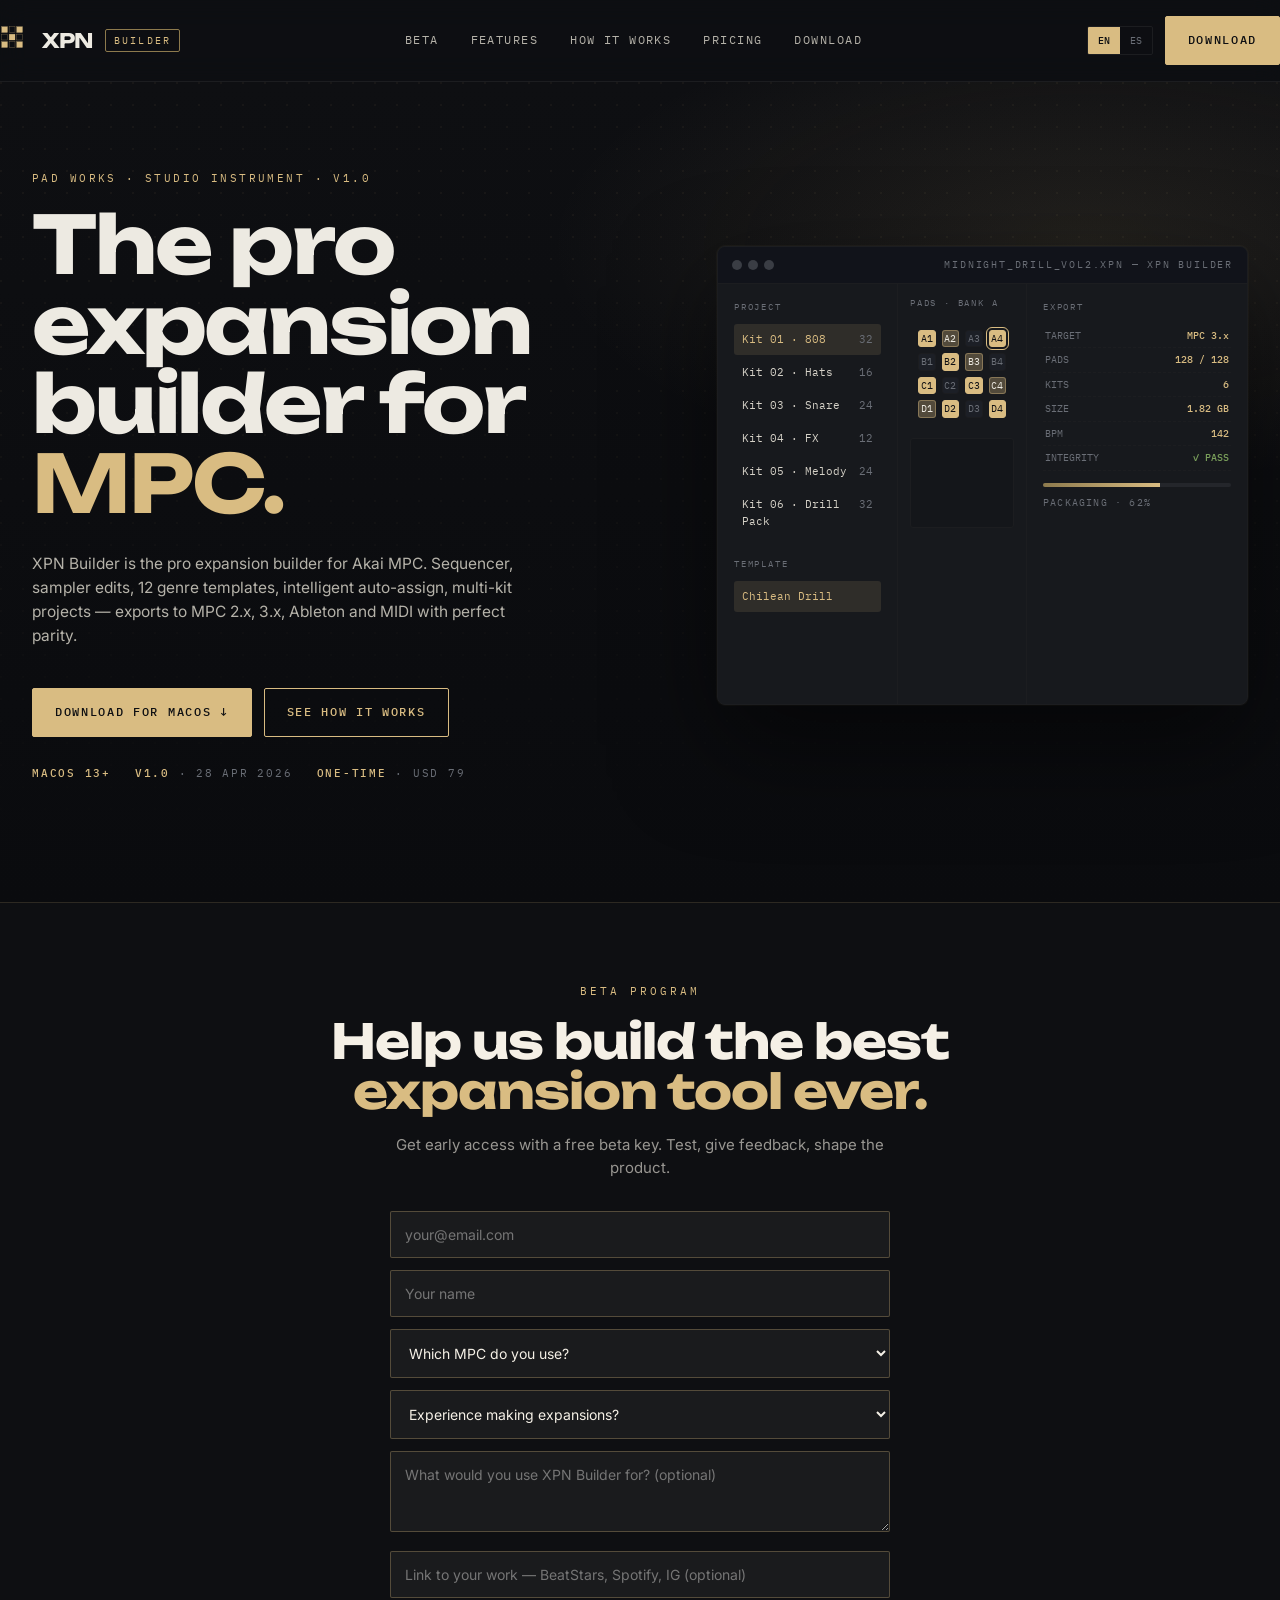
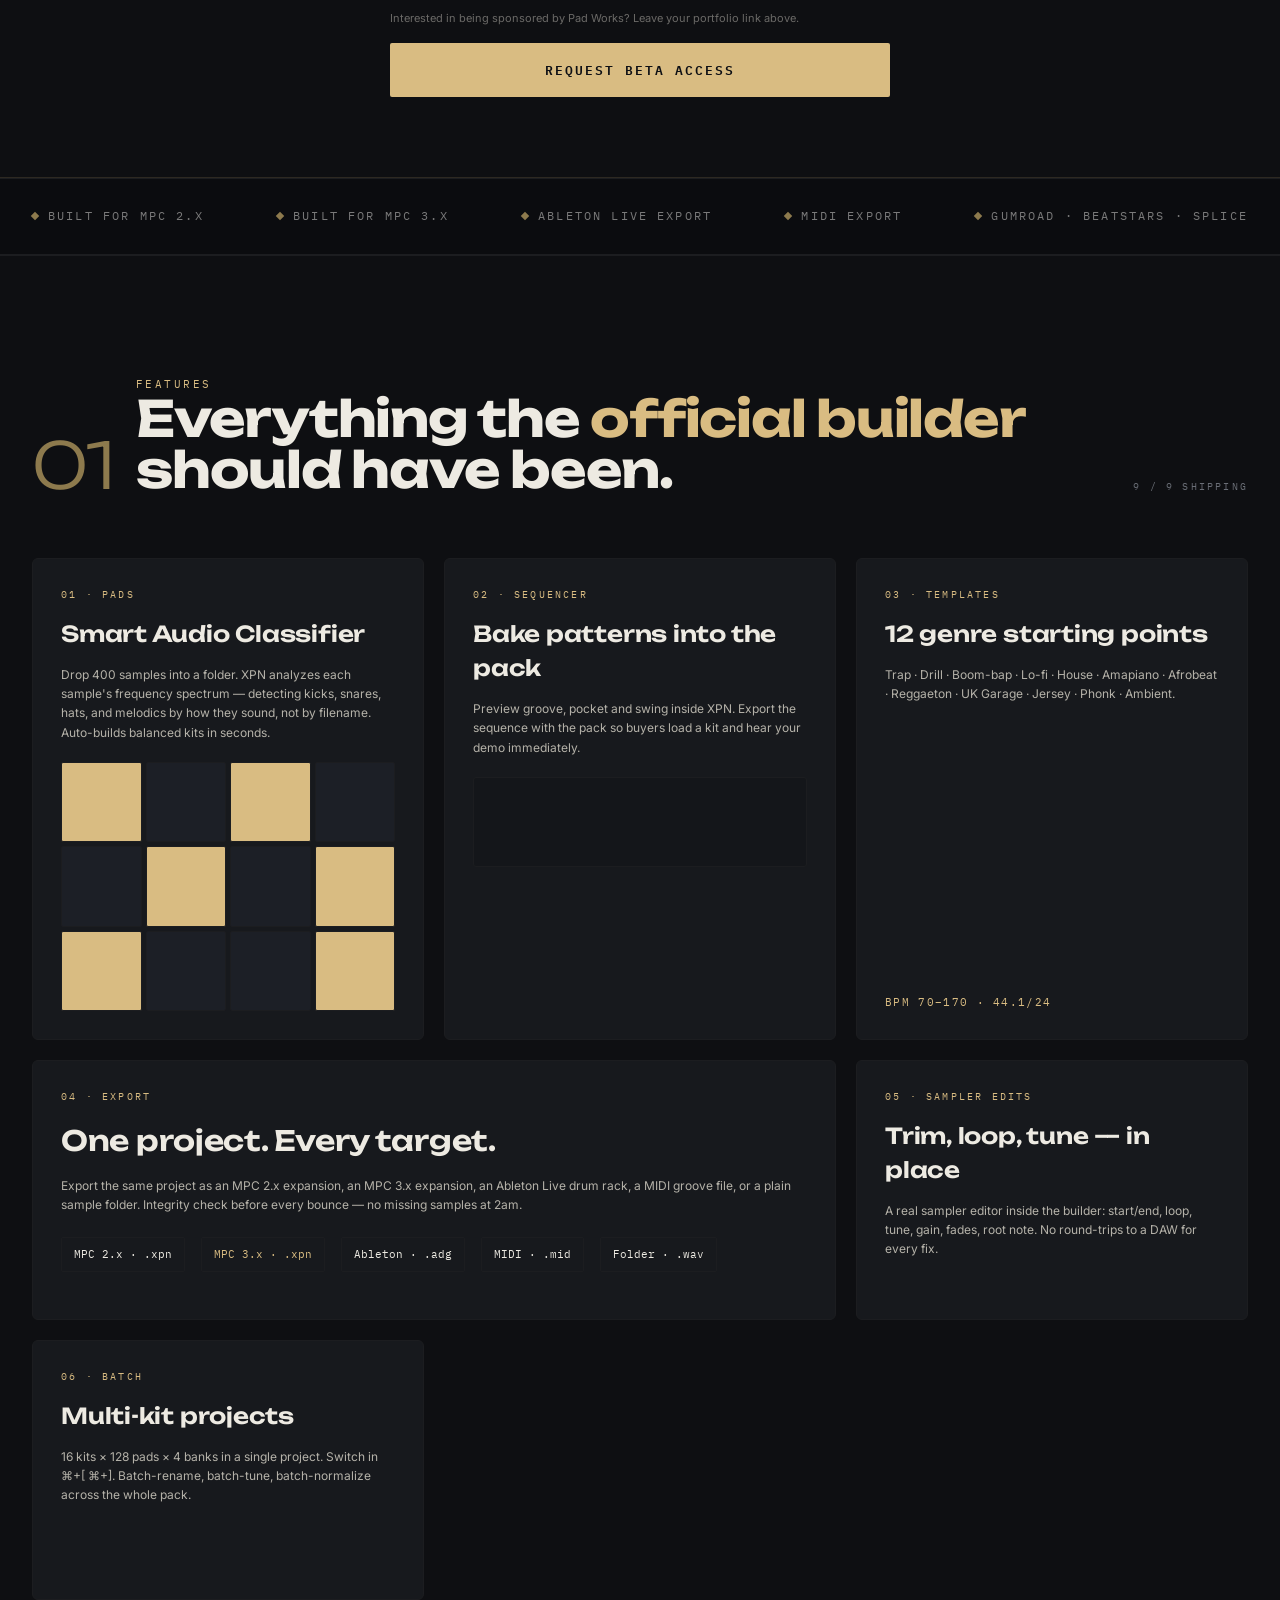
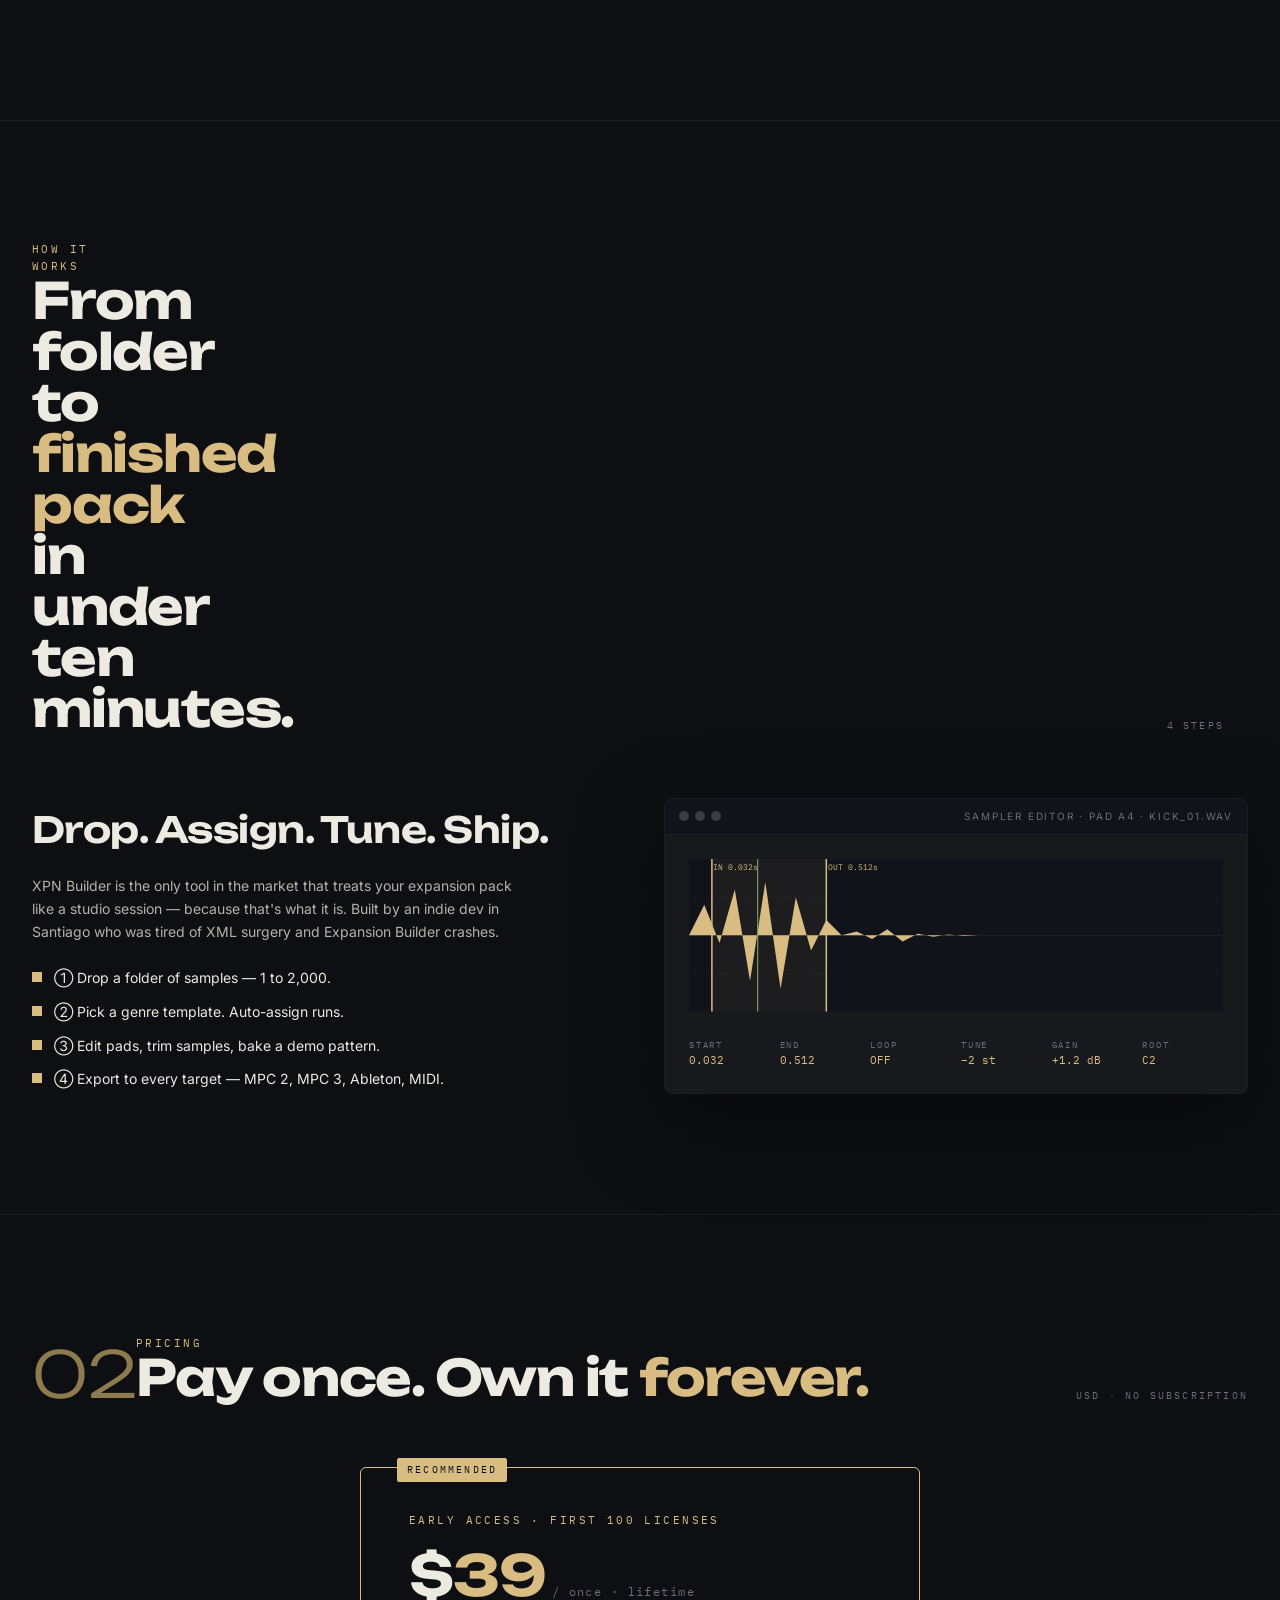
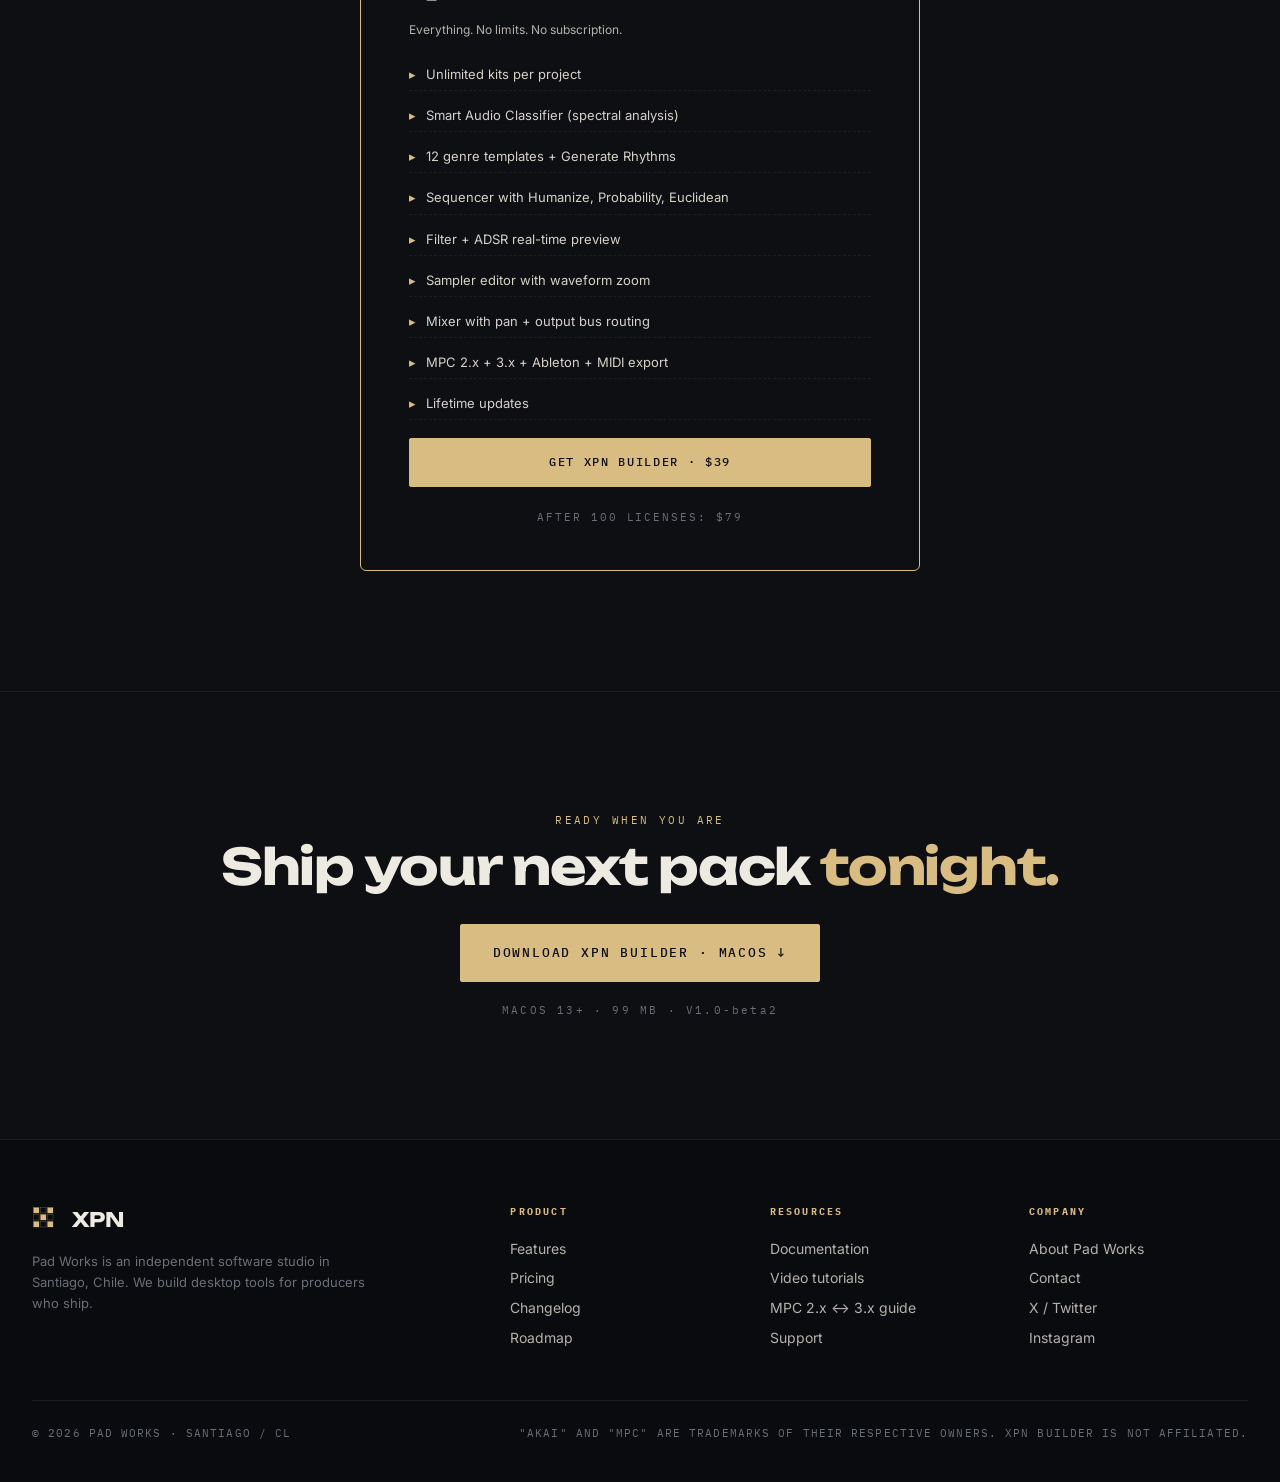
==== commit 836fd5fa: "release: retarget DMG to v1.0.0-beta2 + form fetch + favicon - Beta-2 build replaces beta-1: 4 downl" ====
--- a/index.html
+++ b/index.html
@@ -193,14 +193,14 @@
       <a href="#features" data-en="Features" data-es="Features">Features</a>
       <a href="#how" data-en="How it works" data-es="Cómo funciona">How it works</a>
       <a href="#pricing" data-en="Pricing" data-es="Pricing">Pricing</a>
-      <a href="https://github.com/MARTINMRVS/xpn-builder/releases/download/v1.0.0-beta/XPN.Builder-1.0.0.dmg" data-en="Download" data-es="Descargar">Download</a>
+      <a href="https://github.com/MARTINMRVS/xpn-builder/releases/download/v1.0.0-beta2/XPN.Builder-1.0.0.dmg" data-en="Download" data-es="Descargar">Download</a>
     </nav>
     <div style="display:flex;gap:12px;align-items:center">
       <div class="lang">
         <button class="on" data-lang="en">EN</button>
         <button data-lang="es">ES</button>
       </div>
-      <a href="https://github.com/MARTINMRVS/xpn-builder/releases/download/v1.0.0-beta/XPN.Builder-1.0.0.dmg" class="btn" data-en="Download" data-es="Descargar">Download</a>
+      <a href="https://github.com/MARTINMRVS/xpn-builder/releases/download/v1.0.0-beta2/XPN.Builder-1.0.0.dmg" class="btn" data-en="Download" data-es="Descargar">Download</a>
     </div>
   </div>
 </header>
@@ -218,7 +218,7 @@
         XPN Builder is the pro expansion builder for Akai MPC.
       </p>
       <div class="ctas">
-        <a href="https://github.com/MARTINMRVS/xpn-builder/releases/download/v1.0.0-beta/XPN.Builder-1.0.0.dmg" class="btn" data-en="Download for macOS ↓" data-es="Descargar para macOS ↓">Download for macOS ↓</a>
+        <a href="https://github.com/MARTINMRVS/xpn-builder/releases/download/v1.0.0-beta2/XPN.Builder-1.0.0.dmg" class="btn" data-en="Download for macOS ↓" data-es="Descargar para macOS ↓">Download for macOS ↓</a>
         <a href="#how" class="btn ghost" data-en="See how it works" data-es="Ver cómo funciona">See how it works</a>
       </div>
       <div class="meta">
@@ -290,8 +290,7 @@
       Get early access with a free beta key. Test, give feedback, shape the product.
     </p>
 
-    <!-- TODO: replace YOUR_FORM_ID with the real Formspree form id (formspree.io free plan = 50 submissions/month). -->
-    <form action="https://formspree.io/f/mjgjngkj" method="POST"
+    <form id="betaForm" onsubmit="submitBeta(event)"
       style="max-width:500px;margin:0 auto;text-align:left">
 
       <input type="email" name="email" required
@@ -344,6 +343,33 @@
         style="width:100%;padding:16px;background:#D9BC82;color:#0D0F14;font-family:'IBM Plex Mono',monospace;font-weight:600;font-size:13px;letter-spacing:2px;border:none;cursor:pointer;border-radius:2px"
         data-en="REQUEST BETA ACCESS" data-es="SOLICITAR ACCESO BETA">REQUEST BETA ACCESS</button>
     </form>
+
+    <script>
+      // Submit the beta form via fetch and redirect to the DMG download on
+      // success. Formspree still receives the submission (open form, no API
+      // key required); we just intercept the navigation so the user lands
+      // on the download instead of Formspree's confirmation page.
+      window.submitBeta = async function(e) {
+        e.preventDefault();
+        var form = e.target;
+        var btn = form.querySelector('button[type=submit]');
+        var originalLabel = btn.textContent;
+        btn.textContent = 'SENDING...';
+        btn.disabled = true;
+        try {
+          await fetch('https://formspree.io/f/mjgjngkj', {
+            method: 'POST',
+            body: new FormData(form),
+            headers: { 'Accept': 'application/json' }
+          });
+          window.location.href = 'https://github.com/MARTINMRVS/xpn-builder/releases/download/v1.0.0-beta2/XPN.Builder-1.0.0.dmg';
+        } catch (err) {
+          btn.textContent = 'ERROR — TRY AGAIN';
+          btn.disabled = false;
+          setTimeout(function(){ btn.textContent = originalLabel; }, 3000);
+        }
+      };
+    </script>
   </div>
 </section>
 
@@ -528,8 +554,8 @@
   <div class="wrap" style="text-align:center">
     <div class="eyebrow" data-en="Ready when you are" data-es="Cuando estés listo">Ready when you are</div>
     <h2 class="sec-title" style="margin:12px 0 32px" data-en="Ship your next pack <em>tonight.</em>" data-es="Publica tu próximo pack <em>esta noche.</em>">Ship your next pack <em>tonight.</em></h2>
-    <a href="https://github.com/MARTINMRVS/xpn-builder/releases/download/v1.0.0-beta/XPN.Builder-1.0.0.dmg" class="btn" style="padding:18px 32px;font-size:13px" data-en="Download XPN Builder · macOS ↓" data-es="Descargar XPN Builder · macOS ↓">Download XPN Builder · macOS ↓</a>
-    <div class="mono" style="margin-top:20px;color:var(--dust);font-size:11px;letter-spacing:0.2em">MACOS 13+ · 99 MB · V1.0</div>
+    <a href="https://github.com/MARTINMRVS/xpn-builder/releases/download/v1.0.0-beta2/XPN.Builder-1.0.0.dmg" class="btn" style="padding:18px 32px;font-size:13px" data-en="Download XPN Builder · macOS ↓" data-es="Descargar XPN Builder · macOS ↓">Download XPN Builder · macOS ↓</a>
+    <div class="mono" style="margin-top:20px;color:var(--dust);font-size:11px;letter-spacing:0.2em">MACOS 13+ · 99 MB · V1.0-beta2</div>
   </div>
 </section>
 
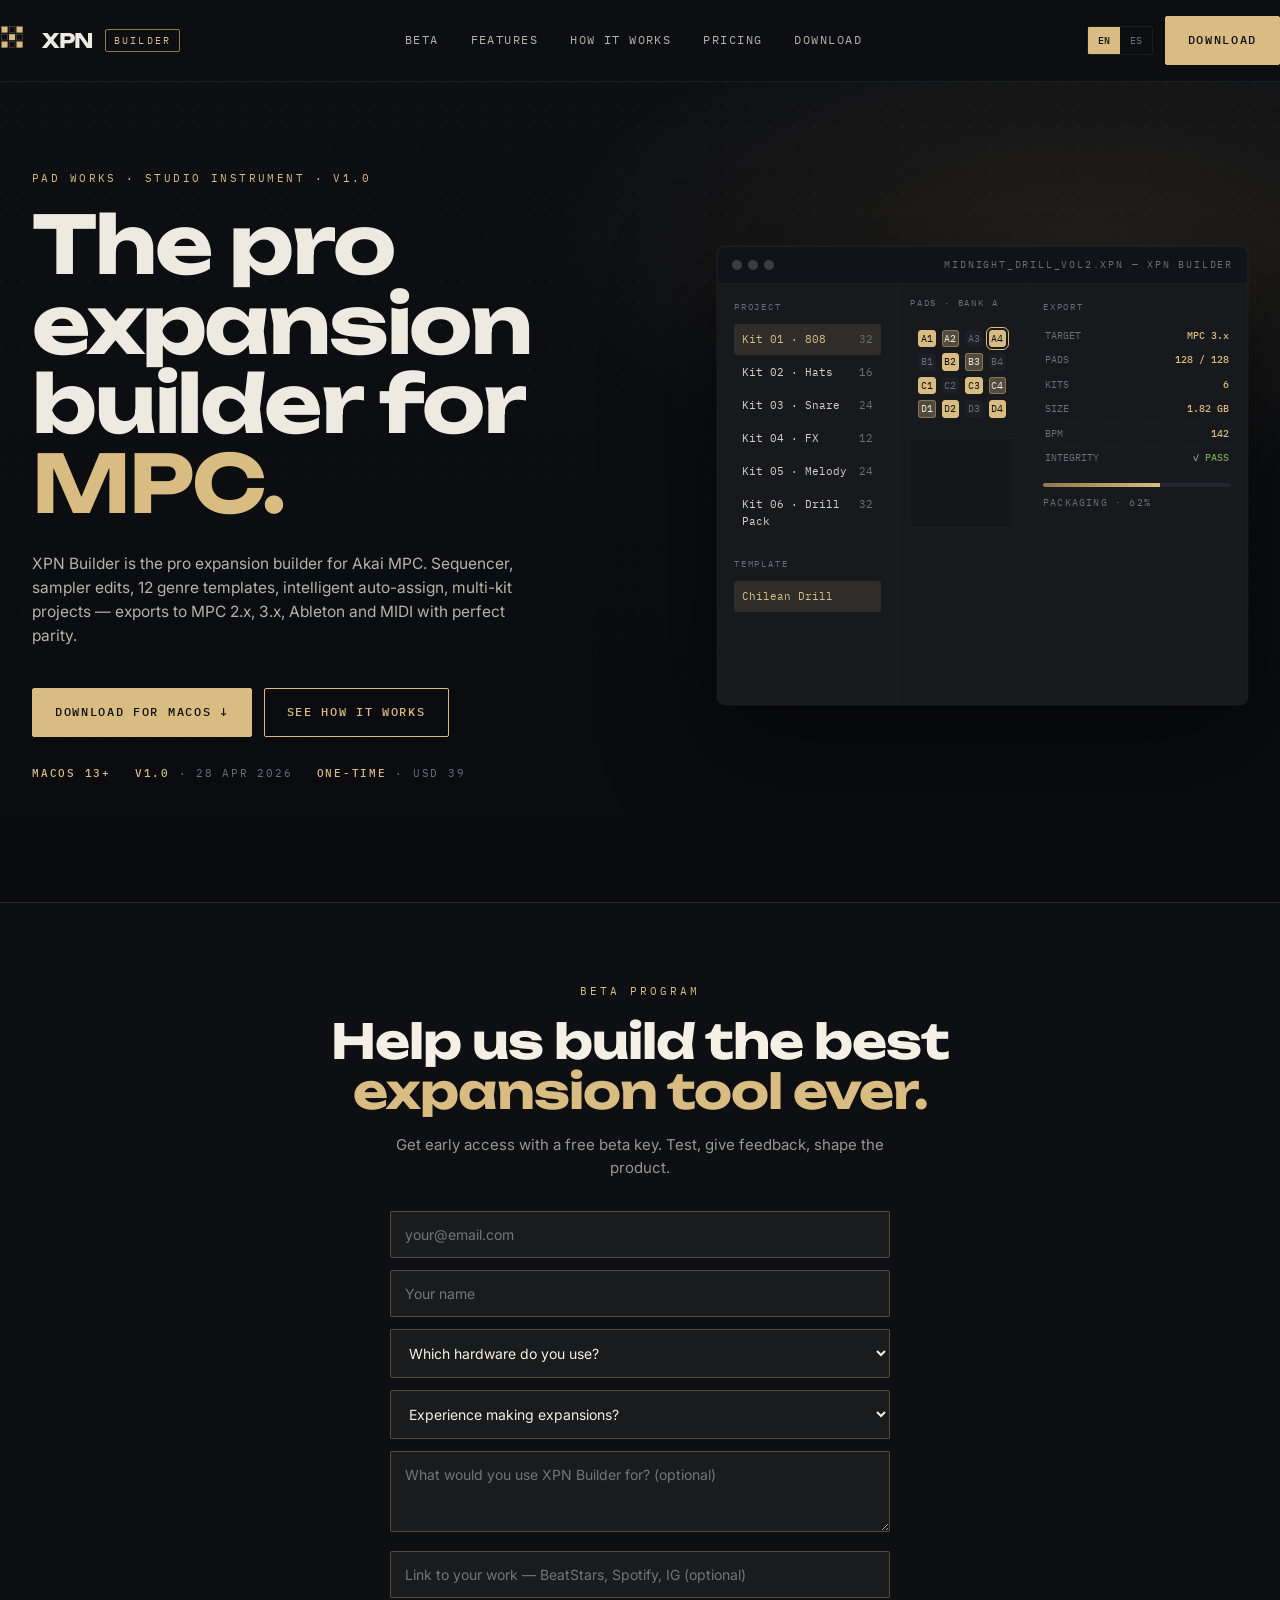
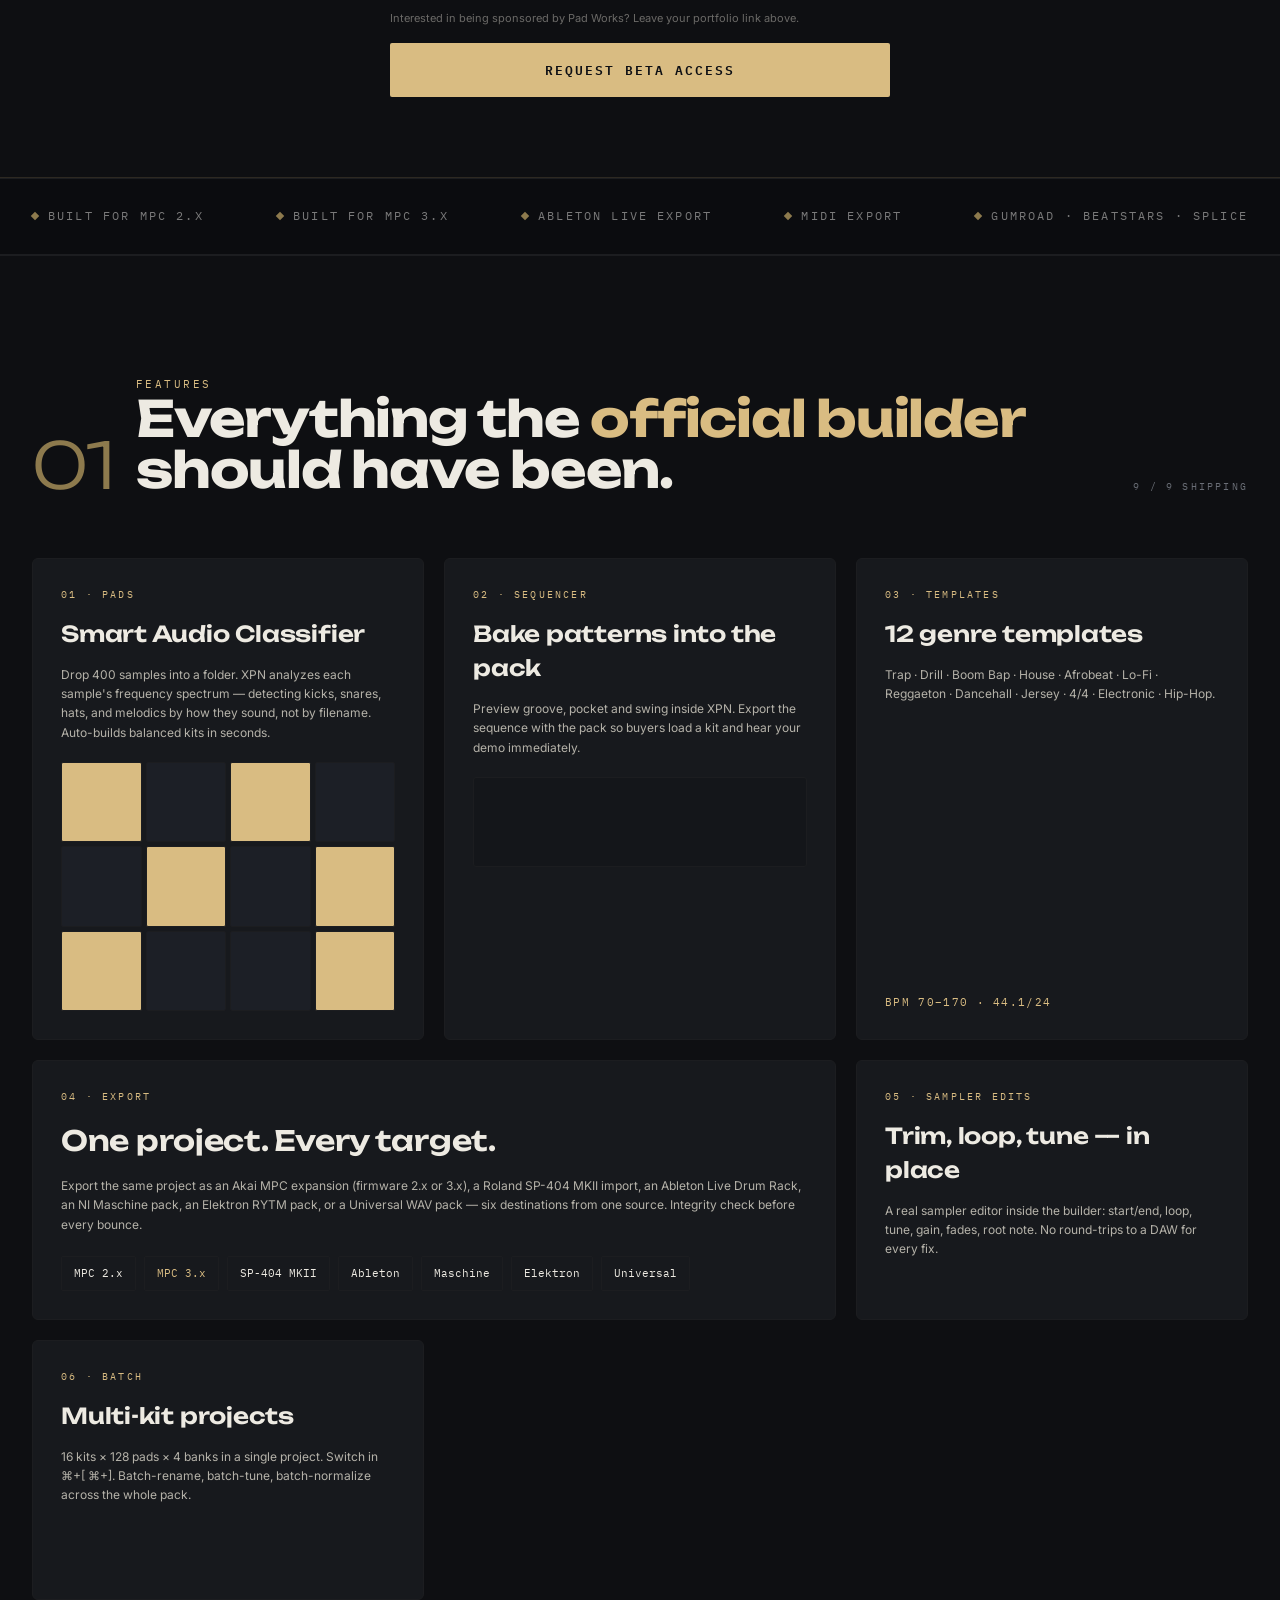
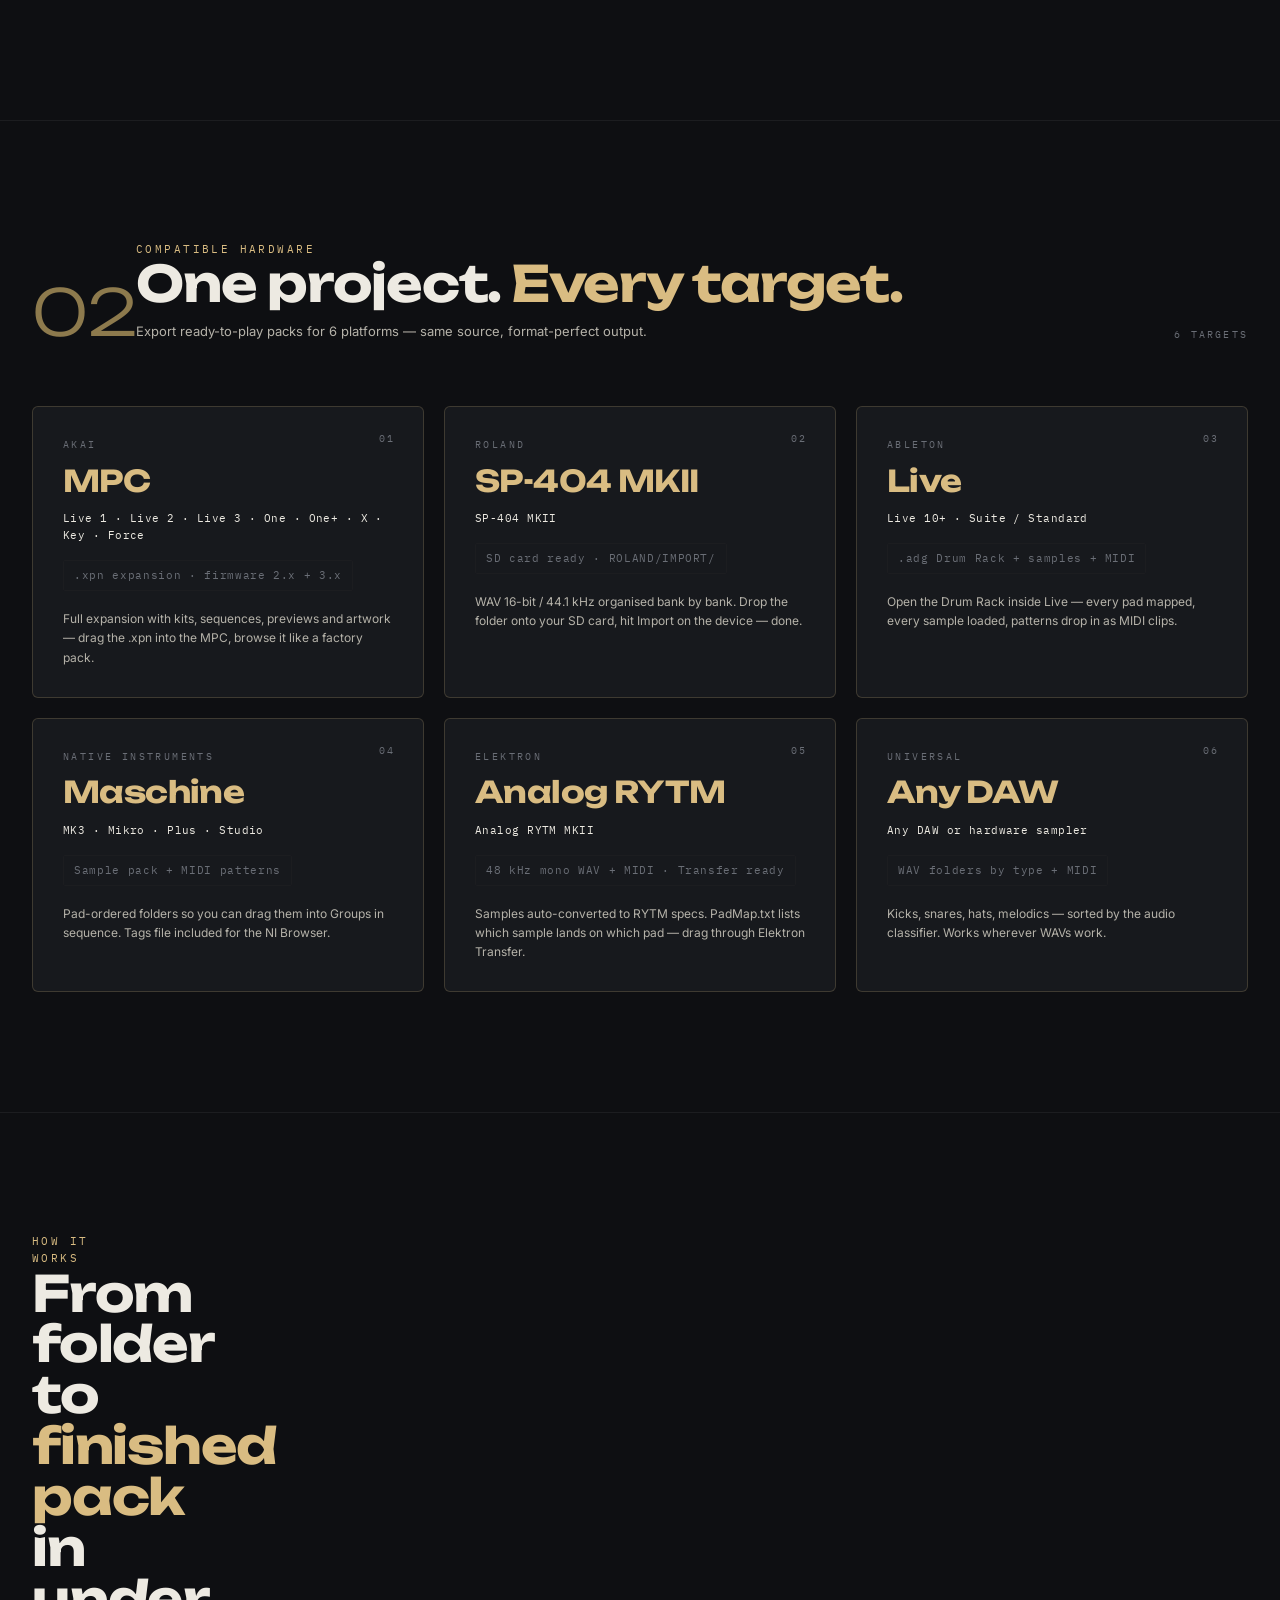
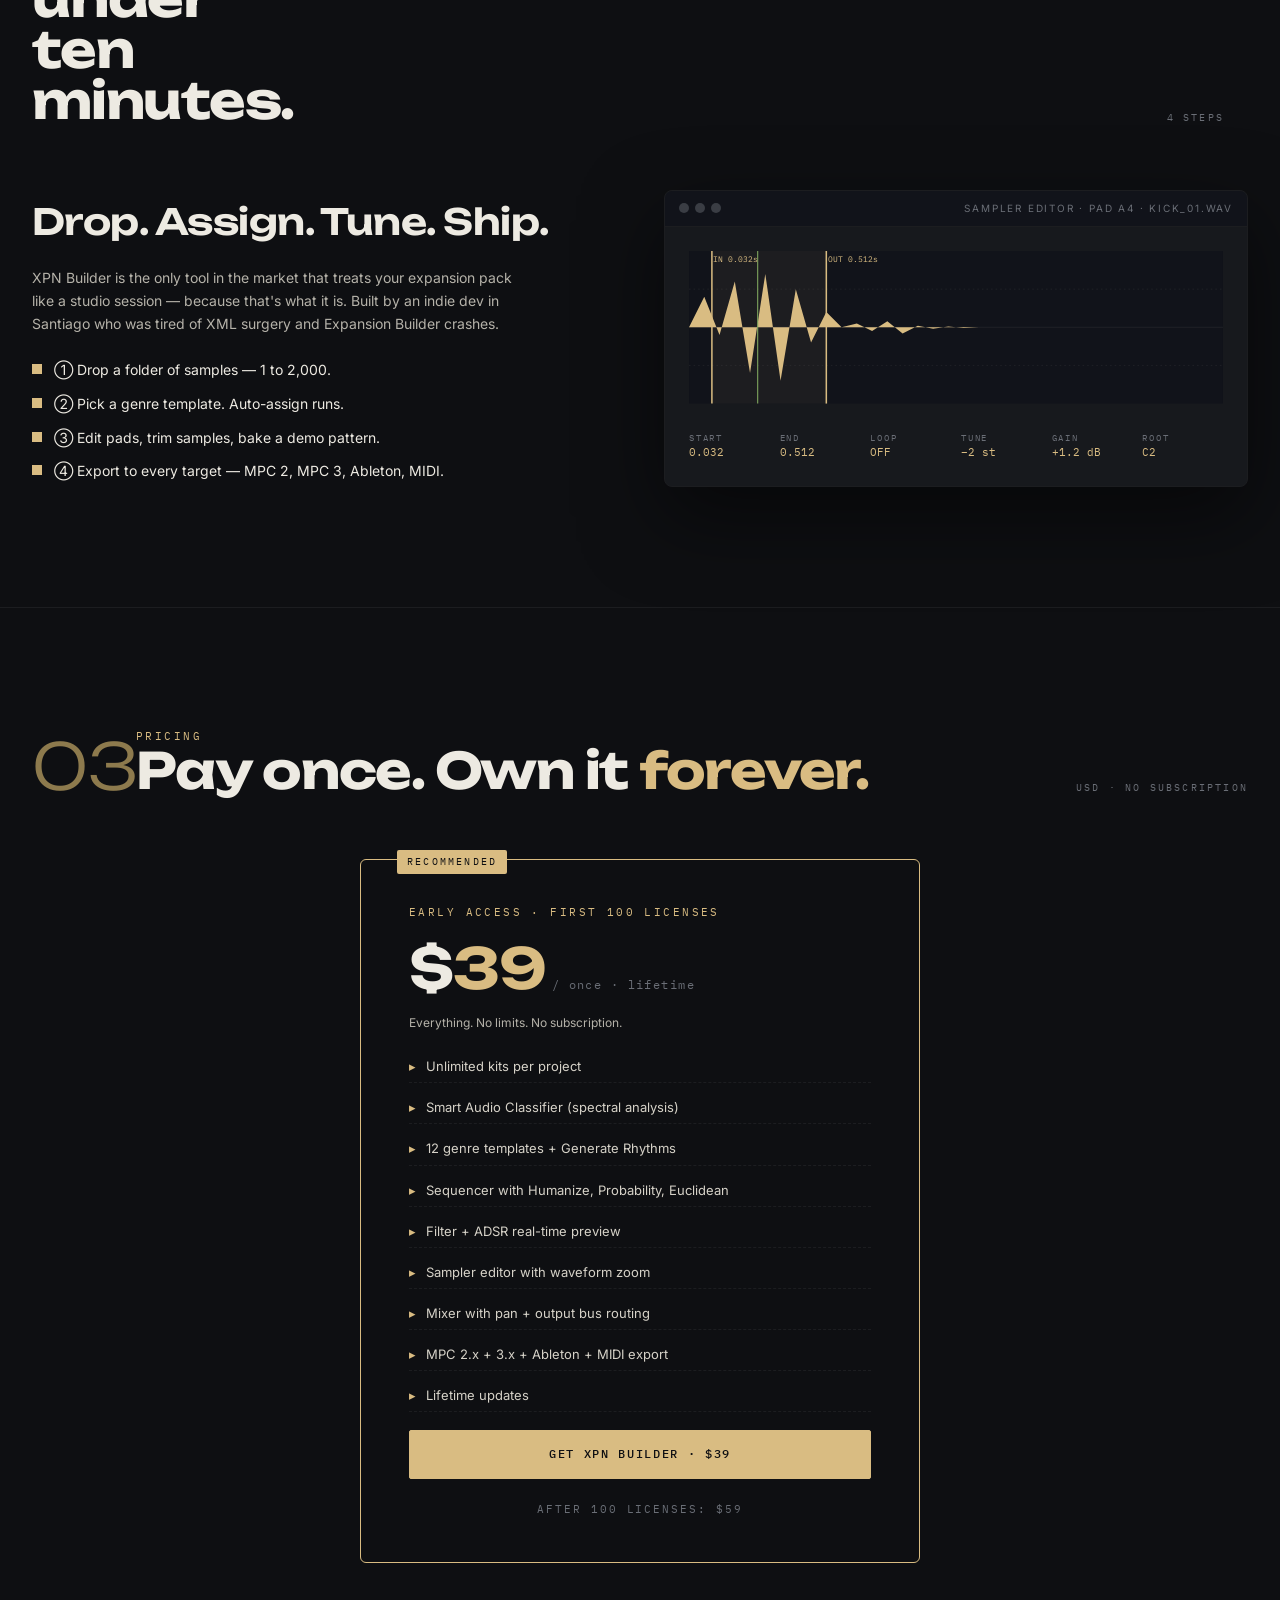
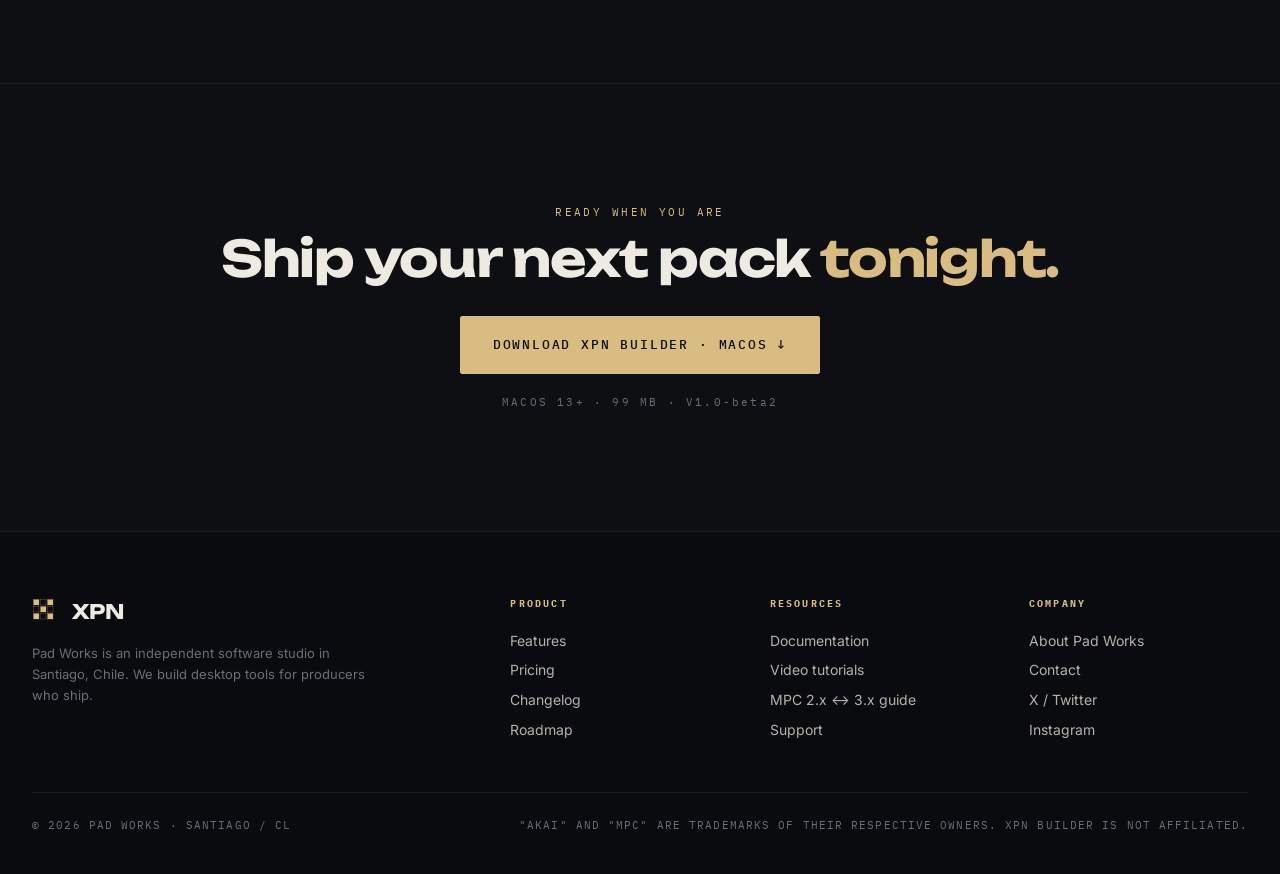
==== commit f933e0d9: "landing: hardware section + price fix + features update + favicon - Hero meta + pricing strap: USD 7" ====
--- a/index.html
+++ b/index.html
@@ -5,7 +5,9 @@
 <meta name="viewport" content="width=device-width, initial-scale=1"/>
 <title>XPN Builder — Ship packs. Keep the craft.</title>
 <meta name="description" content="The pro expansion builder for Akai MPC. Sequencer, sampler edits, multi-kit projects. Export to MPC 2.x, 3.x, Ableton and MIDI. macOS only."/>
-<link rel="icon" href="assets/favicon/favicon.ico"/>
+<link rel="icon" type="image/x-icon" href="assets/favicon.ico"/>
+<link rel="icon" sizes="16x16" href="assets/favicon.ico"/>
+<link rel="icon" sizes="32x32" href="assets/favicon.ico"/>
 <link rel="preconnect" href="https://fonts.googleapis.com">
 <link rel="preconnect" href="https://fonts.gstatic.com" crossorigin>
 <link href="https://fonts.googleapis.com/css2?family=Unbounded:wght@400;500;600;700;800&family=IBM+Plex+Mono:wght@400;500;600&family=Inter:wght@400;500;600&display=swap" rel="stylesheet">
@@ -112,6 +114,25 @@
   .feat p{margin:0;color:#b5b2a9;font-size:12px;line-height:1.6}
   .feat.wide{grid-column:span 2}
 
+  /* ── HARDWARE CARDS ── */
+  .hw-grid{display:grid;grid-template-columns:repeat(3,1fr);gap:20px}
+  .hw-card{position:relative;border:1px solid rgba(217,188,130,0.2);background:var(--graphite);border-radius:6px;padding:30px;display:flex;flex-direction:column;gap:10px;transition:.22s;overflow:hidden}
+  .hw-card:hover{border-color:var(--champagne);transform:translateY(-2px)}
+  .hw-card::before{content:"";position:absolute;top:0;left:0;right:0;height:1px;background:linear-gradient(90deg,transparent,rgba(217,188,130,0.6),transparent);opacity:0;transition:opacity .22s}
+  .hw-card:hover::before{opacity:1}
+  .hw-num{position:absolute;top:24px;right:28px;font-family:"IBM Plex Mono";font-size:10px;letter-spacing:0.22em;color:var(--dust)}
+  .hw-brand{font-family:"IBM Plex Mono";font-size:10px;letter-spacing:0.24em;text-transform:uppercase;color:var(--dust);margin-bottom:2px}
+  .hw-name{font-family:"Unbounded";font-weight:700;font-size:30px;letter-spacing:-0.02em;line-height:1.05;margin:0;color:var(--champagne)}
+  .hw-models{font-family:"IBM Plex Mono";font-size:11px;letter-spacing:0.04em;color:var(--bone);margin-top:4px;line-height:1.55}
+  .hw-format{font-family:"IBM Plex Mono";font-size:11px;letter-spacing:0.06em;color:var(--dust);padding:6px 10px;border:1px solid var(--line);border-radius:2px;align-self:flex-start;margin-top:6px}
+  .hw-desc{margin:8px 0 0;color:#b5b2a9;font-size:12px;line-height:1.6}
+  @media (max-width: 900px){
+    .hw-grid{grid-template-columns:repeat(2,1fr)}
+  }
+  @media (max-width: 560px){
+    .hw-grid{grid-template-columns:1fr}
+  }
+
   .padviz{display:grid;grid-template-columns:repeat(4,1fr);gap:4px;margin-top:6px}
   .padviz .p{aspect-ratio:1/1;background:#1c1f26;border:1px solid var(--line);border-radius:2px}
   .padviz .p.on{background:var(--champagne);animation:pulse 2.4s ease-in-out infinite}
@@ -224,7 +245,7 @@
       <div class="meta">
         <span><b>macOS 13+</b></span>
         <span><b>V1.0</b> · 28 Apr 2026</span>
-        <span><b data-en="One-time" data-es="Pago único">One-time</b> · USD 79</span>
+        <span><b data-en="One-time" data-es="Pago único">One-time</b> · USD 39</span>
       </div>
     </div>
     <div>
@@ -302,18 +323,38 @@
         placeholder="Your name"
         style="width:100%;padding:14px;background:rgba(245,240,230,0.05);border:1px solid rgba(217,188,130,0.3);color:#F5F0E6;font-size:14px;margin-bottom:12px;font-family:inherit;border-radius:2px"/>
 
-      <select name="mpc_model" required
+      <select name="hardware" required
         style="width:100%;padding:14px;background:rgba(245,240,230,0.05);border:1px solid rgba(217,188,130,0.3);color:#F5F0E6;font-size:14px;margin-bottom:12px;font-family:inherit;border-radius:2px">
-        <option value="" data-en="Which MPC do you use?" data-es="¿Qué MPC usas?">Which MPC do you use?</option>
-        <option>MPC Live 1</option>
-        <option>MPC Live 2</option>
-        <option>MPC Live 3</option>
-        <option>MPC One</option>
-        <option>MPC One+</option>
-        <option>MPC X</option>
-        <option>MPC Key</option>
-        <option>Akai Force</option>
-        <option data-en="MPC Software only" data-es="Solo MPC Software">MPC Software only</option>
+        <option value="" data-en="Which hardware do you use?" data-es="¿Qué hardware usas?">Which hardware do you use?</option>
+        <optgroup label="Akai MPC">
+          <option>MPC Live 1</option>
+          <option>MPC Live 2</option>
+          <option>MPC Live 3</option>
+          <option>MPC One</option>
+          <option>MPC One+</option>
+          <option>MPC X</option>
+          <option>MPC Key</option>
+          <option>Akai Force</option>
+        </optgroup>
+        <optgroup label="Roland">
+          <option>SP-404 MKII</option>
+          <option>SP-404 SX</option>
+        </optgroup>
+        <optgroup label="Elektron">
+          <option>Analog RYTM MKII</option>
+          <option>Digitakt</option>
+          <option>Syntakt</option>
+        </optgroup>
+        <optgroup label="Native Instruments">
+          <option>Maschine MK3</option>
+          <option>Maschine+</option>
+          <option>Maschine Mikro</option>
+        </optgroup>
+        <optgroup label="Software">
+          <option>Ableton Live</option>
+          <option data-en="MPC Software only" data-es="Solo MPC Software">MPC Software only</option>
+          <option data-en="Other DAW" data-es="Otro DAW">Other DAW</option>
+        </optgroup>
       </select>
 
       <select name="experience" required
@@ -421,21 +462,23 @@
 
       <div class="feat">
         <div class="n">03 · Templates</div>
-        <h3 data-en="12 genre starting points" data-es="12 puntos de partida por género">12 genre starting points</h3>
-        <p data-en="Trap · Drill · Boom-bap · Lo-fi · House · Amapiano · Afrobeat · Reggaeton · UK Garage · Jersey · Phonk · Ambient." data-es="Trap · Drill · Boom-bap · Lo-fi · House · Amapiano · Afrobeat · Reggaeton · UK Garage · Jersey · Phonk · Ambient.">Trap · Drill · Boom-bap · Lo-fi · House · Amapiano · Afrobeat · Reggaeton · UK Garage · Jersey · Phonk · Ambient.</p>
+        <h3 data-en="12 genre templates" data-es="12 templates de género">12 genre templates</h3>
+        <p data-en="Trap · Drill · Boom Bap · House · Afrobeat · Lo-Fi · Reggaeton · Dancehall · Jersey · 4/4 · Electronic · Hip-Hop." data-es="Trap · Drill · Boom Bap · House · Afrobeat · Lo-Fi · Reggaeton · Dancehall · Jersey · 4/4 · Electronic · Hip-Hop.">Trap · Drill · Boom Bap · House · Afrobeat · Lo-Fi · Reggaeton · Dancehall · Jersey · 4/4 · Electronic · Hip-Hop.</p>
         <div class="mono" style="color:var(--champagne);font-size:11px;letter-spacing:0.12em;margin-top:auto">BPM 70–170 · 44.1/24</div>
       </div>
 
       <div class="feat wide">
         <div class="n">04 · Export</div>
-        <h3 style="font-size:28px" data-en="One project. Every target." data-es="Un proyecto. Todos los targets.">One project. Every target.</h3>
-        <p data-en="Export the same project as an MPC 2.x expansion, an MPC 3.x expansion, an Ableton Live drum rack, a MIDI groove file, or a plain sample folder. Integrity check before every bounce — no missing samples at 2am." data-es="Exporta el mismo proyecto como expansion MPC 2.x, expansion MPC 3.x, drum rack de Ableton, MIDI groove o carpeta de samples. Integrity check antes de cada export.">Export the same project as an MPC 2.x expansion, an MPC 3.x expansion, an Ableton Live drum rack, a MIDI groove file, or a plain sample folder. Integrity check before every bounce — no missing samples at 2am.</p>
-        <div style="display:flex;gap:16px;margin-top:8px;flex-wrap:wrap">
-          <div class="mono" style="padding:8px 12px;border:1px solid var(--line);border-radius:2px;font-size:11px">MPC 2.x · .xpn</div>
-          <div class="mono" style="padding:8px 12px;border:1px solid var(--line);border-radius:2px;font-size:11px;color:var(--champagne)">MPC 3.x · .xpn</div>
-          <div class="mono" style="padding:8px 12px;border:1px solid var(--line);border-radius:2px;font-size:11px">Ableton · .adg</div>
-          <div class="mono" style="padding:8px 12px;border:1px solid var(--line);border-radius:2px;font-size:11px">MIDI · .mid</div>
-          <div class="mono" style="padding:8px 12px;border:1px solid var(--line);border-radius:2px;font-size:11px">Folder · .wav</div>
+        <h3 style="font-size:28px" data-en="One project. Every target." data-es="Un proyecto. Todos los destinos.">One project. Every target.</h3>
+        <p data-en="Export the same project as an Akai MPC expansion (firmware 2.x or 3.x), a Roland SP-404 MKII import, an Ableton Live Drum Rack, an NI Maschine pack, an Elektron RYTM pack, or a Universal WAV pack — six destinations from one source. Integrity check before every bounce." data-es="Exporta el mismo proyecto como expansion Akai MPC (firmware 2.x o 3.x), import para Roland SP-404 MKII, Drum Rack de Ableton Live, pack para NI Maschine, pack para Elektron RYTM o pack Universal WAV — seis destinos desde una sola fuente. Integrity check antes de cada export.">Export the same project as an Akai MPC expansion (firmware 2.x or 3.x), a Roland SP-404 MKII import, an Ableton Live Drum Rack, an NI Maschine pack, an Elektron RYTM pack, or a Universal WAV pack — six destinations from one source. Integrity check before every bounce.</p>
+        <div style="display:flex;gap:8px;margin-top:8px;flex-wrap:wrap">
+          <div class="mono" style="padding:8px 12px;border:1px solid var(--line);border-radius:2px;font-size:11px">MPC 2.x</div>
+          <div class="mono" style="padding:8px 12px;border:1px solid var(--line);border-radius:2px;font-size:11px;color:var(--champagne)">MPC 3.x</div>
+          <div class="mono" style="padding:8px 12px;border:1px solid var(--line);border-radius:2px;font-size:11px">SP-404 MKII</div>
+          <div class="mono" style="padding:8px 12px;border:1px solid var(--line);border-radius:2px;font-size:11px">Ableton</div>
+          <div class="mono" style="padding:8px 12px;border:1px solid var(--line);border-radius:2px;font-size:11px">Maschine</div>
+          <div class="mono" style="padding:8px 12px;border:1px solid var(--line);border-radius:2px;font-size:11px">Elektron</div>
+          <div class="mono" style="padding:8px 12px;border:1px solid var(--line);border-radius:2px;font-size:11px">Universal</div>
         </div>
       </div>
 
@@ -449,6 +492,111 @@
         <div class="n">06 · Batch</div>
         <h3 data-en="Multi-kit projects" data-es="Proyectos multi-kit">Multi-kit projects</h3>
         <p data-en="16 kits × 128 pads × 4 banks in a single project. Switch in ⌘+[ ⌘+]. Batch-rename, batch-tune, batch-normalize across the whole pack." data-es="16 kits × 128 pads × 4 bancos en un solo proyecto. Batch-rename, batch-tune, batch-normalize.">16 kits × 128 pads × 4 banks in a single project. Switch in ⌘+[ ⌘+]. Batch-rename, batch-tune, batch-normalize across the whole pack.</p>
+      </div>
+    </div>
+  </div>
+</section>
+
+<!-- ── COMPATIBLE HARDWARE ── -->
+<section class="section" id="hardware">
+  <div class="wrap">
+    <header class="sec-head">
+      <div class="sec-num">02</div>
+      <div>
+        <div class="eyebrow" data-en="Compatible hardware" data-es="Hardware compatible">Compatible hardware</div>
+        <h2 class="sec-title"
+          data-en="One project. <em>Every target.</em>"
+          data-es="Un proyecto. <em>Todos los destinos.</em>">One project. <em>Every target.</em></h2>
+        <p style="color:#b5b2a9;font-size:13px;line-height:1.6;margin:12px 0 0;max-width:540px"
+          data-en="Export ready-to-play packs for 6 platforms — same source, format-perfect output."
+          data-es="Exporta packs listos para 6 plataformas — misma fuente, formato perfecto.">Export ready-to-play packs for 6 platforms — same source, format-perfect output.</p>
+      </div>
+      <div class="sec-meta">6 targets</div>
+    </header>
+
+    <div class="hw-grid">
+      <!-- 1. Akai MPC -->
+      <div class="hw-card">
+        <div class="hw-num">01</div>
+        <div class="hw-brand" data-en="Akai" data-es="Akai">Akai</div>
+        <h3 class="hw-name">MPC</h3>
+        <div class="hw-models" data-en="Live 1 · Live 2 · Live 3 · One · One+ · X · Key · Force"
+                                data-es="Live 1 · Live 2 · Live 3 · One · One+ · X · Key · Force">Live 1 · Live 2 · Live 3 · One · One+ · X · Key · Force</div>
+        <div class="hw-format" data-en=".xpn expansion · firmware 2.x + 3.x"
+                                 data-es=".xpn expansion · firmware 2.x + 3.x">.xpn expansion · firmware 2.x + 3.x</div>
+        <p class="hw-desc"
+           data-en="Full expansion with kits, sequences, previews and artwork — drag the .xpn into the MPC, browse it like a factory pack."
+           data-es="Expansion completa con kits, secuencias, previews y artwork — arrastra el .xpn a la MPC, explóralo como un pack de fábrica.">Full expansion with kits, sequences, previews and artwork — drag the .xpn into the MPC, browse it like a factory pack.</p>
+      </div>
+
+      <!-- 2. Roland SP-404 MKII -->
+      <div class="hw-card">
+        <div class="hw-num">02</div>
+        <div class="hw-brand" data-en="Roland" data-es="Roland">Roland</div>
+        <h3 class="hw-name">SP-404 MKII</h3>
+        <div class="hw-models" data-en="SP-404 MKII"
+                                data-es="SP-404 MKII">SP-404 MKII</div>
+        <div class="hw-format" data-en="SD card ready · ROLAND/IMPORT/"
+                                 data-es="SD card listo · ROLAND/IMPORT/">SD card ready · ROLAND/IMPORT/</div>
+        <p class="hw-desc"
+           data-en="WAV 16-bit / 44.1 kHz organised bank by bank. Drop the folder onto your SD card, hit Import on the device — done."
+           data-es="WAV 16-bit / 44.1 kHz organizados banco por banco. Pega la carpeta en la SD, presiona Import en el aparato — listo.">WAV 16-bit / 44.1 kHz organised bank by bank. Drop the folder onto your SD card, hit Import on the device — done.</p>
+      </div>
+
+      <!-- 3. Ableton Live -->
+      <div class="hw-card">
+        <div class="hw-num">03</div>
+        <div class="hw-brand" data-en="Ableton" data-es="Ableton">Ableton</div>
+        <h3 class="hw-name">Live</h3>
+        <div class="hw-models" data-en="Live 10+ · Suite / Standard"
+                                data-es="Live 10+ · Suite / Standard">Live 10+ · Suite / Standard</div>
+        <div class="hw-format" data-en=".adg Drum Rack + samples + MIDI"
+                                 data-es=".adg Drum Rack + samples + MIDI">.adg Drum Rack + samples + MIDI</div>
+        <p class="hw-desc"
+           data-en="Open the Drum Rack inside Live — every pad mapped, every sample loaded, patterns drop in as MIDI clips."
+           data-es="Abre el Drum Rack en Live — cada pad mapeado, cada sample cargado, los patterns entran como clips MIDI.">Open the Drum Rack inside Live — every pad mapped, every sample loaded, patterns drop in as MIDI clips.</p>
+      </div>
+
+      <!-- 4. NI Maschine -->
+      <div class="hw-card">
+        <div class="hw-num">04</div>
+        <div class="hw-brand" data-en="Native Instruments" data-es="Native Instruments">Native Instruments</div>
+        <h3 class="hw-name">Maschine</h3>
+        <div class="hw-models" data-en="MK3 · Mikro · Plus · Studio"
+                                data-es="MK3 · Mikro · Plus · Studio">MK3 · Mikro · Plus · Studio</div>
+        <div class="hw-format" data-en="Sample pack + MIDI patterns"
+                                 data-es="Sample pack + patterns MIDI">Sample pack + MIDI patterns</div>
+        <p class="hw-desc"
+           data-en="Pad-ordered folders so you can drag them into Groups in sequence. Tags file included for the NI Browser."
+           data-es="Carpetas ordenadas por pad para arrastrarlas a Groups en secuencia. Archivo de tags incluido para el NI Browser.">Pad-ordered folders so you can drag them into Groups in sequence. Tags file included for the NI Browser.</p>
+      </div>
+
+      <!-- 5. Elektron Analog RYTM -->
+      <div class="hw-card">
+        <div class="hw-num">05</div>
+        <div class="hw-brand" data-en="Elektron" data-es="Elektron">Elektron</div>
+        <h3 class="hw-name">Analog RYTM</h3>
+        <div class="hw-models" data-en="Analog RYTM MKII"
+                                data-es="Analog RYTM MKII">Analog RYTM MKII</div>
+        <div class="hw-format" data-en="48 kHz mono WAV + MIDI · Transfer ready"
+                                 data-es="48 kHz mono WAV + MIDI · listo para Transfer">48 kHz mono WAV + MIDI · Transfer ready</div>
+        <p class="hw-desc"
+           data-en="Samples auto-converted to RYTM specs. PadMap.txt lists which sample lands on which pad — drag through Elektron Transfer."
+           data-es="Samples convertidos automáticamente a specs RYTM. PadMap.txt indica qué sample va a cada pad — arrastra con Elektron Transfer.">Samples auto-converted to RYTM specs. PadMap.txt lists which sample lands on which pad — drag through Elektron Transfer.</p>
+      </div>
+
+      <!-- 6. Universal -->
+      <div class="hw-card">
+        <div class="hw-num">06</div>
+        <div class="hw-brand" data-en="Universal" data-es="Universal">Universal</div>
+        <h3 class="hw-name" data-en="Any DAW" data-es="Cualquier DAW">Any DAW</h3>
+        <div class="hw-models" data-en="Any DAW or hardware sampler"
+                                data-es="Cualquier DAW o sampler de hardware">Any DAW or hardware sampler</div>
+        <div class="hw-format" data-en="WAV folders by type + MIDI"
+                                 data-es="Carpetas WAV por tipo + MIDI">WAV folders by type + MIDI</div>
+        <p class="hw-desc"
+           data-en="Kicks, snares, hats, melodics — sorted by the audio classifier. Works wherever WAVs work."
+           data-es="Kicks, snares, hats, melodías — clasificados por el audio classifier. Funciona donde funcionen los WAVs.">Kicks, snares, hats, melodics — sorted by the audio classifier. Works wherever WAVs work.</p>
       </div>
     </div>
   </div>
@@ -517,7 +665,7 @@
 <section class="section" id="pricing">
   <div class="wrap">
     <header class="sec-head">
-      <div class="sec-num">02</div>
+      <div class="sec-num">03</div>
       <div>
         <div class="eyebrow" data-en="Pricing" data-es="Precio">Pricing</div>
         <h2 class="sec-title" data-en="Pay once. Own it <em>forever.</em>" data-es="Pago único. Tuyo para <em>siempre.</em>">Pay once. Own it <em>forever.</em></h2>
@@ -544,7 +692,7 @@
           <li data-en="Lifetime updates" data-es="Updates de por vida">Lifetime updates</li>
         </ul>
         <a href="#" class="btn" data-en="Get XPN Builder · $39" data-es="Comprar XPN Builder · $39">Get XPN Builder · $39</a>
-        <p class="mono" style="text-align:center;color:var(--dust);font-size:11px;letter-spacing:0.18em;margin:4px 0 0;text-transform:uppercase" data-en="After 100 licenses: $79" data-es="Después de 100 licencias: $79">After 100 licenses: $79</p>
+        <p class="mono" style="text-align:center;color:var(--dust);font-size:11px;letter-spacing:0.18em;margin:4px 0 0;text-transform:uppercase" data-en="After 100 licenses: $59" data-es="Después de 100 licencias: $59">After 100 licenses: $59</p>
       </div>
     </div>
   </div>
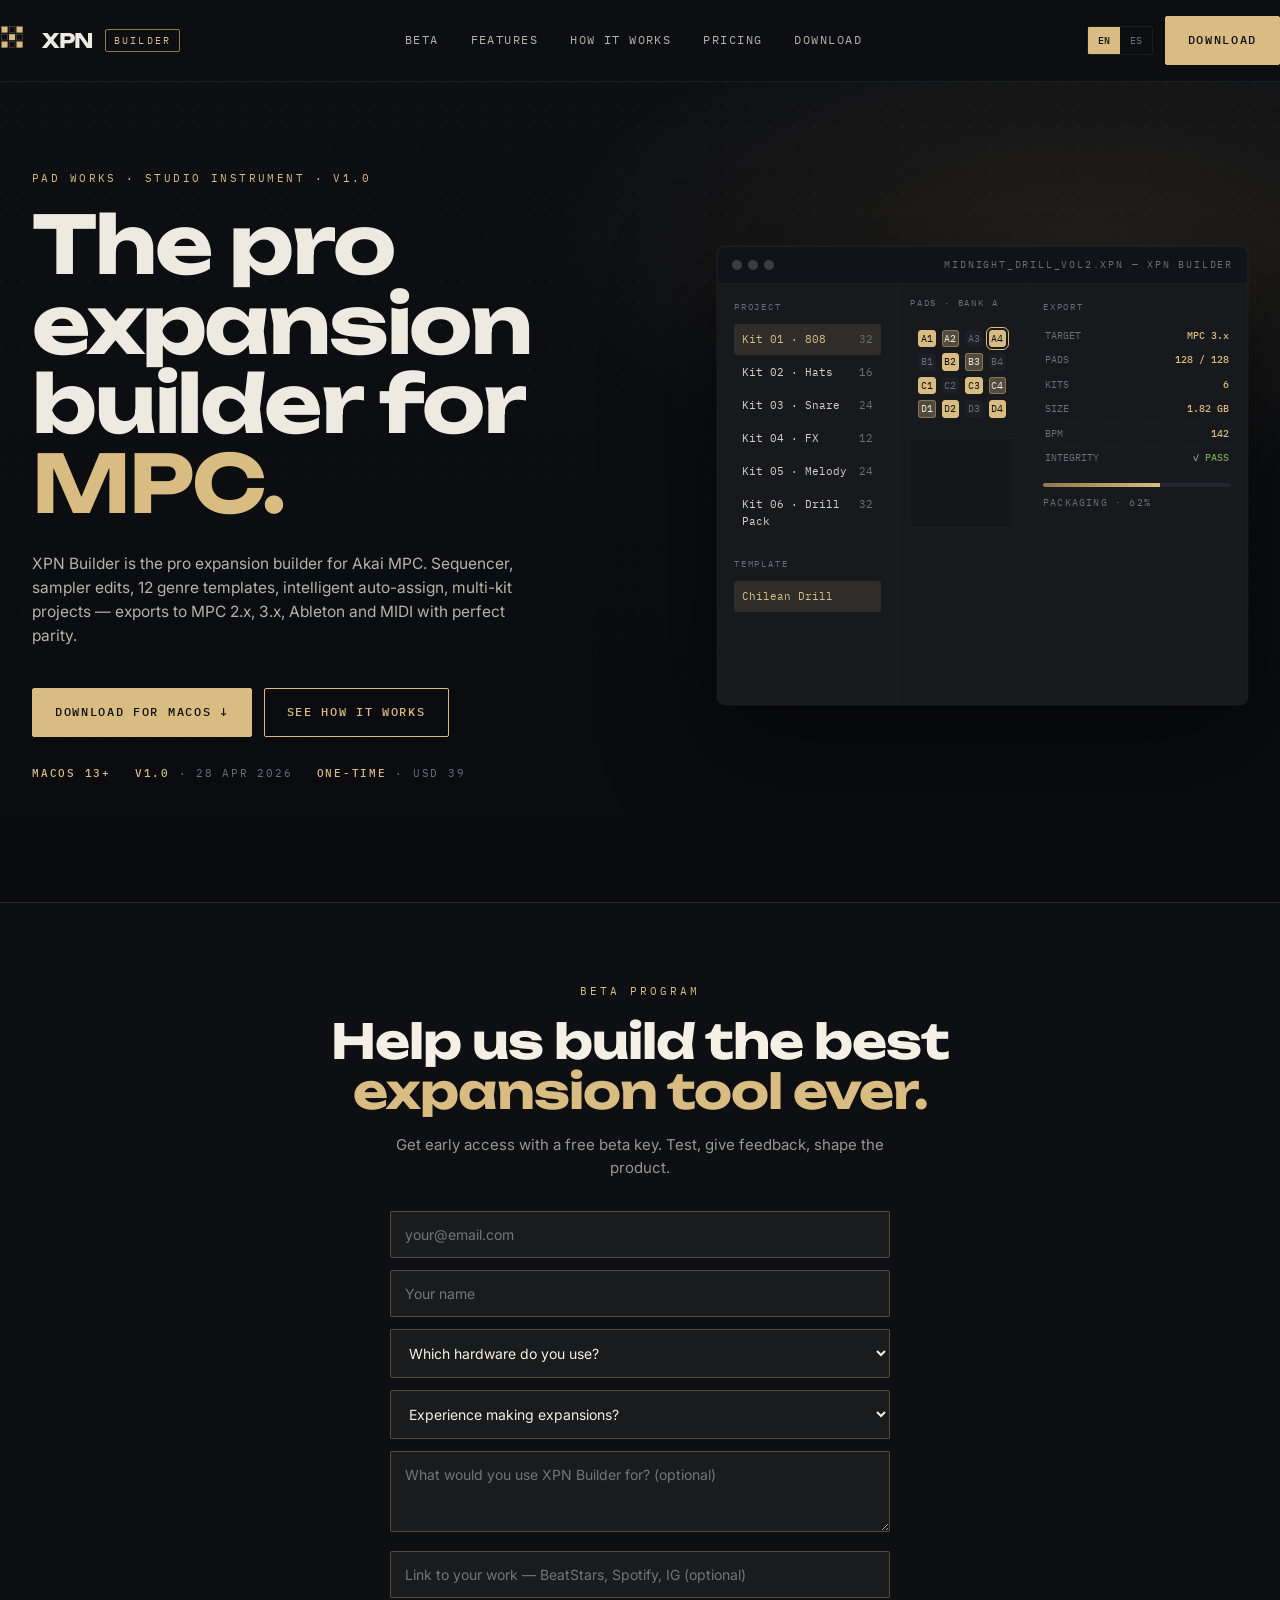
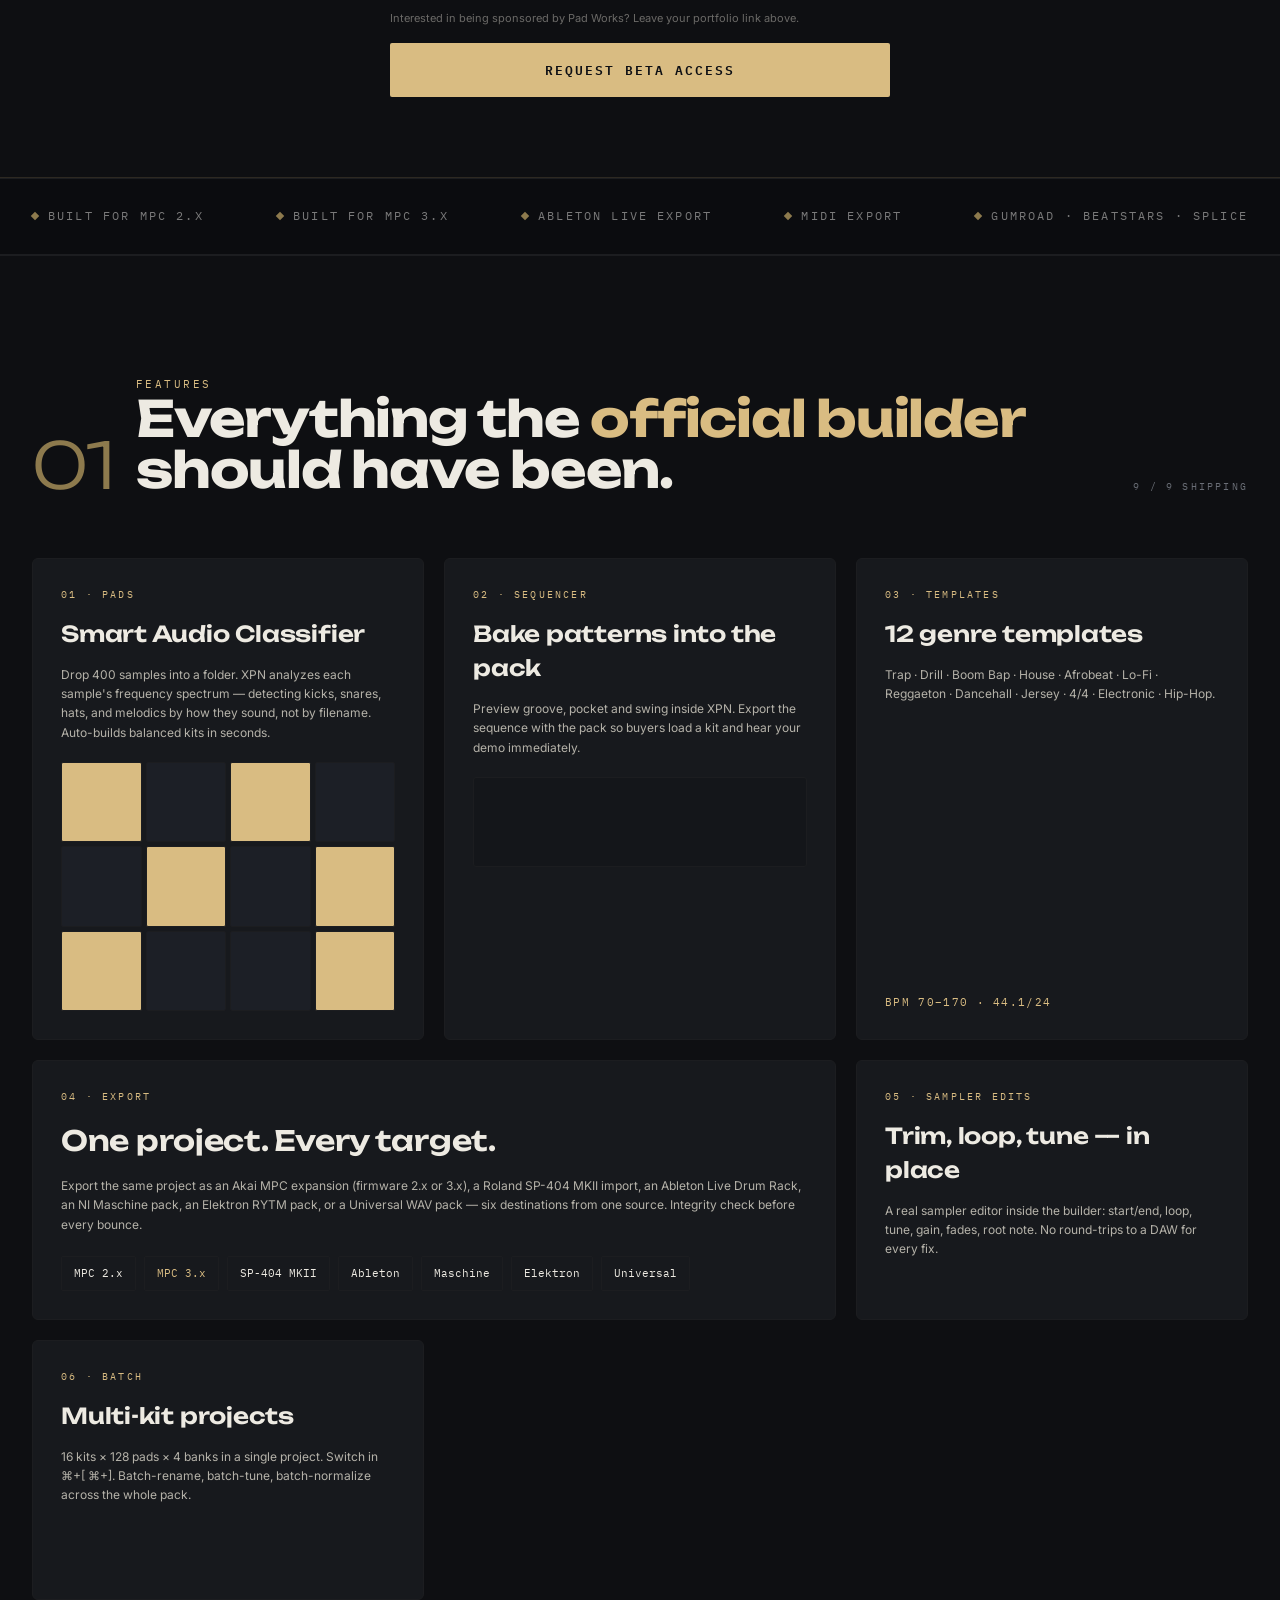
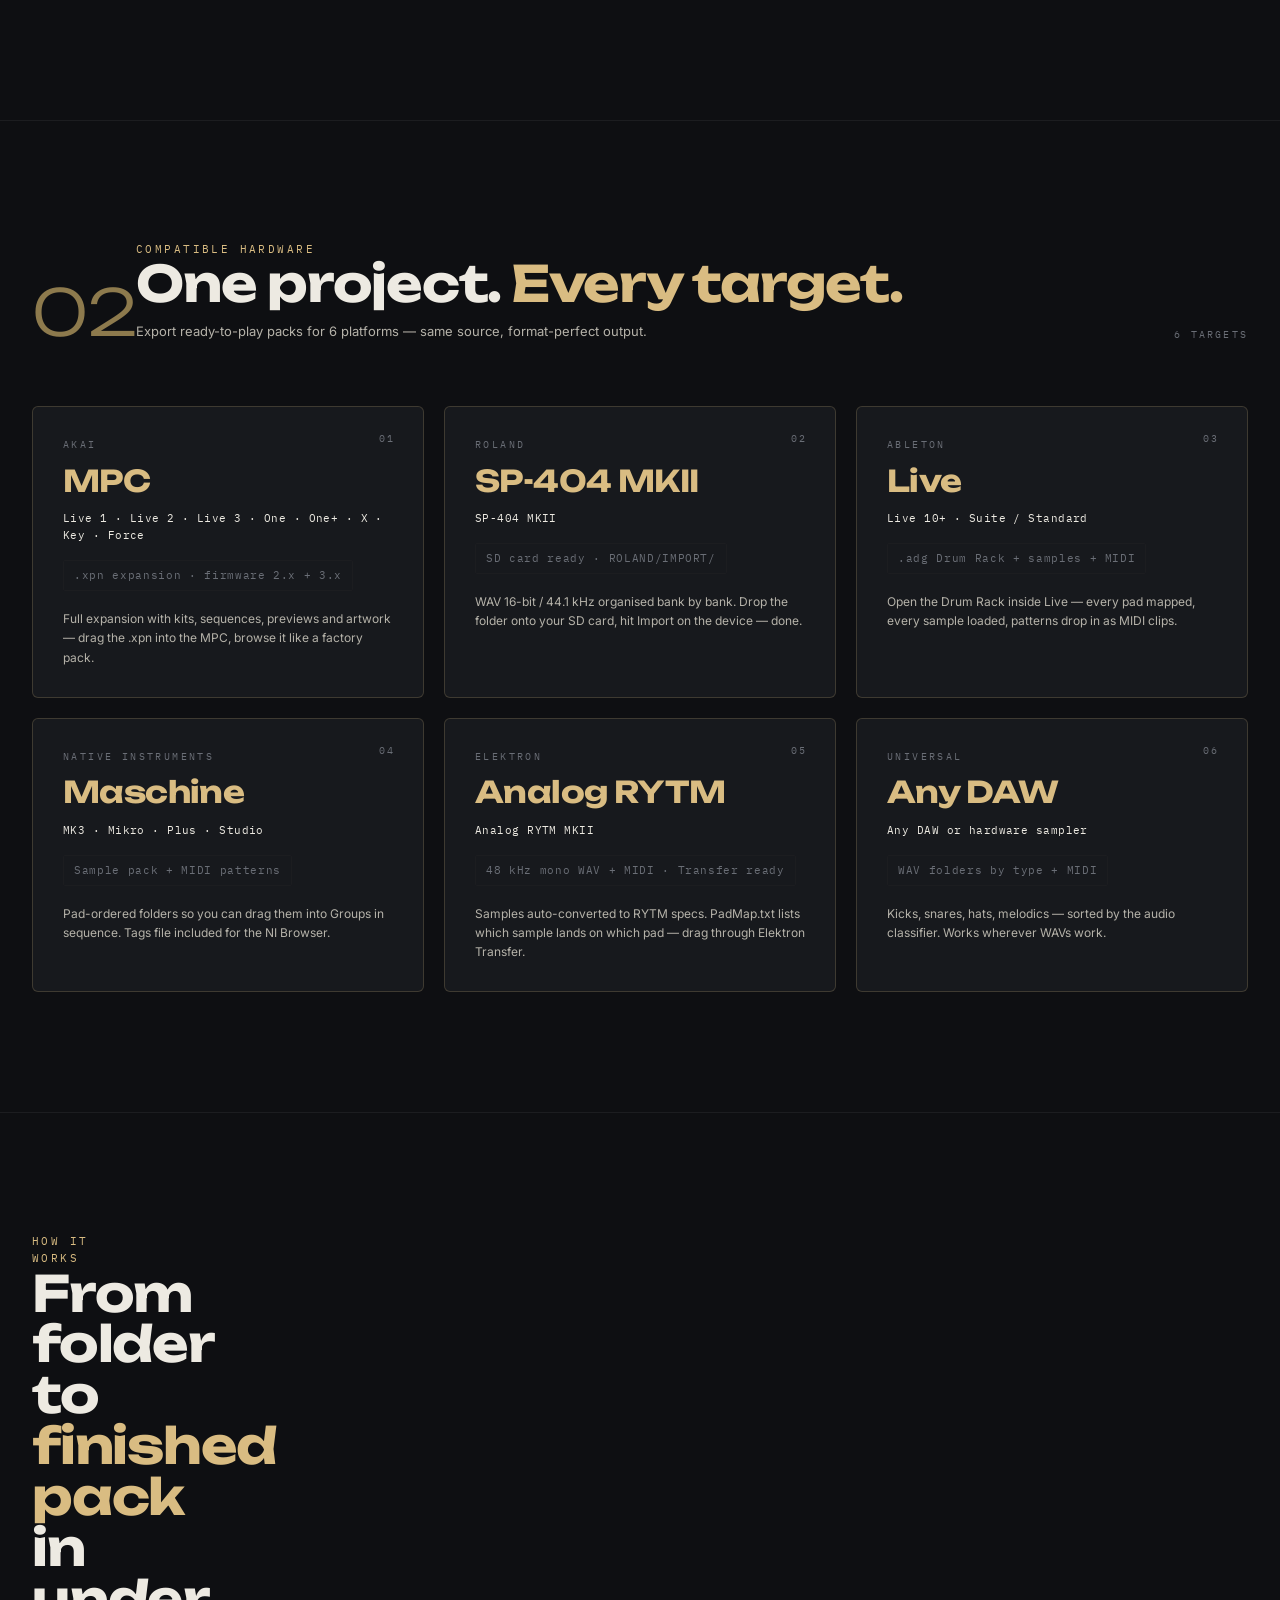
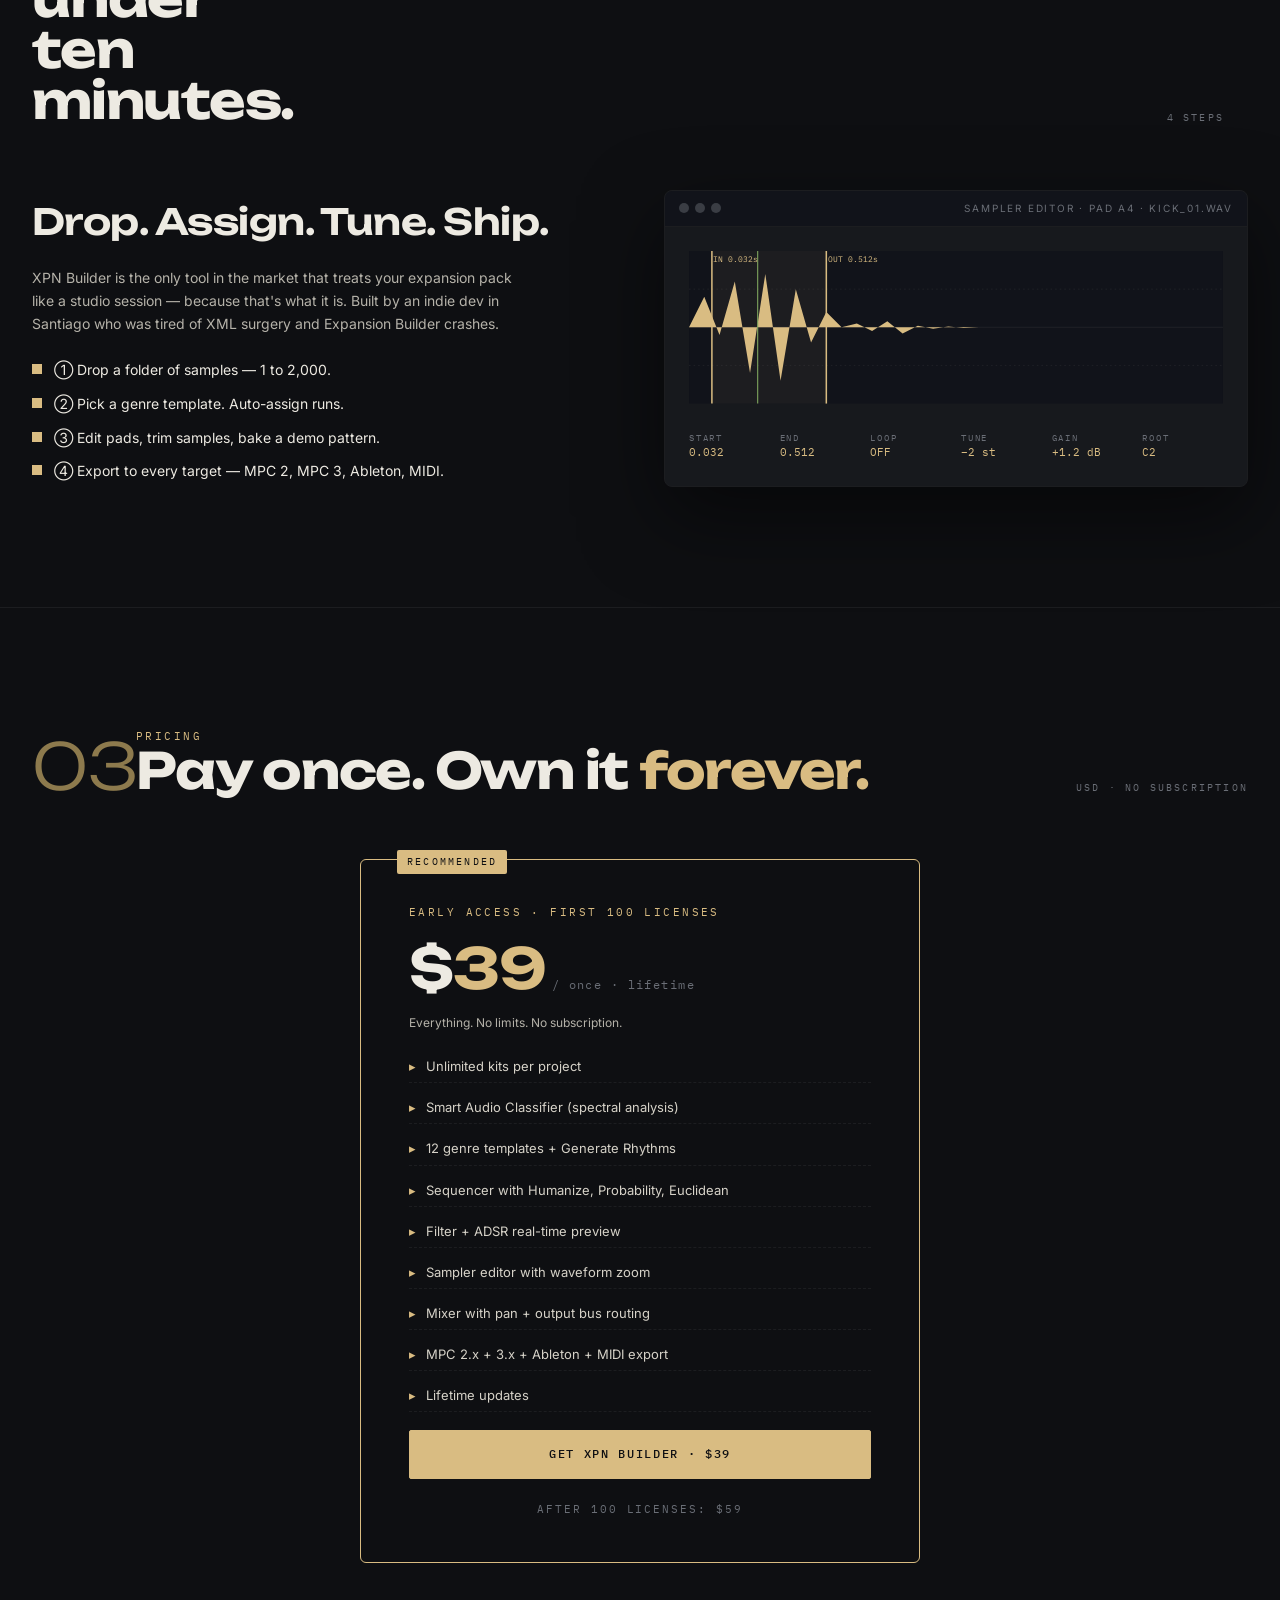
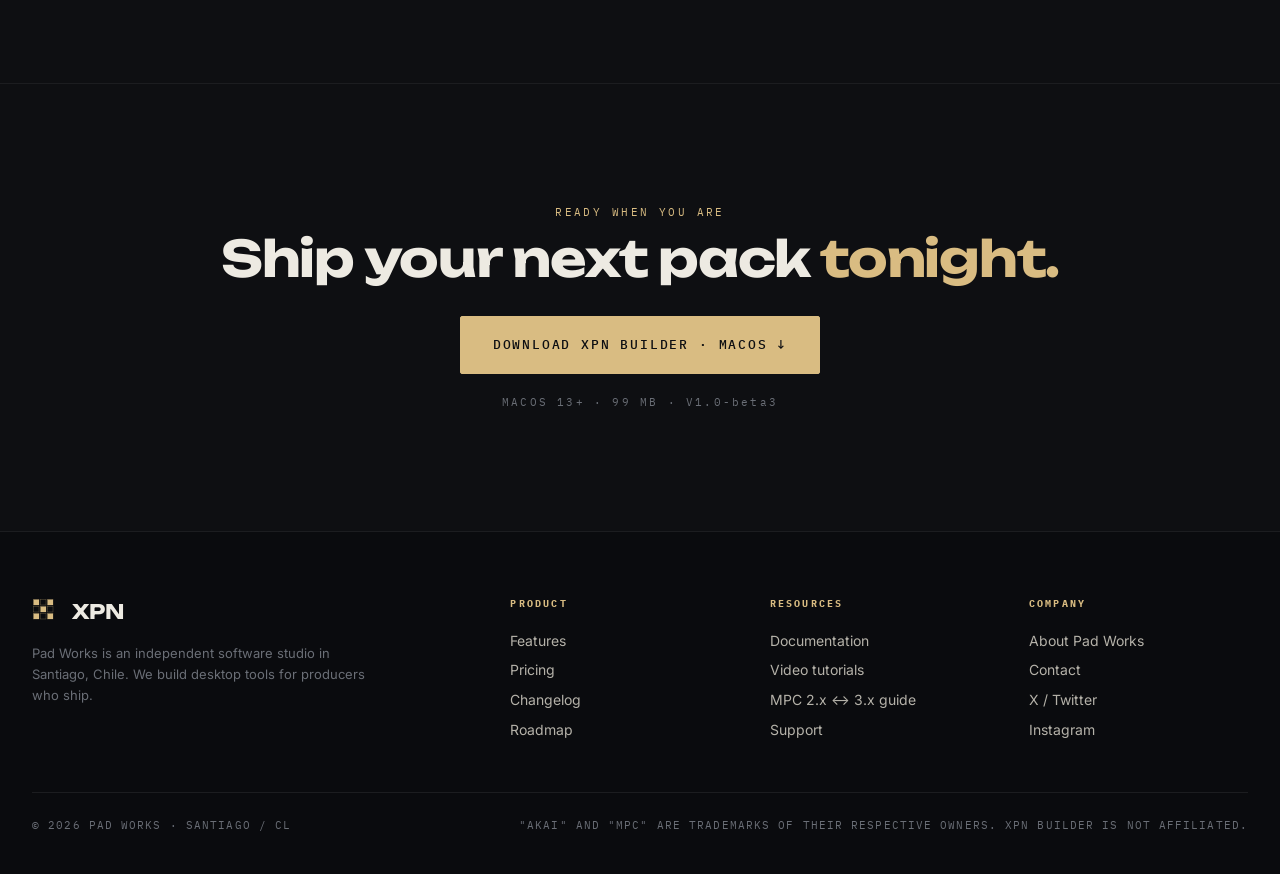
==== commit b40069be: "landing: retarget DMG to v1.0.0-beta3 beta2 → beta3 across the 4 download links + form-fetch redirec" ====
--- a/index.html
+++ b/index.html
@@ -214,14 +214,14 @@
       <a href="#features" data-en="Features" data-es="Features">Features</a>
       <a href="#how" data-en="How it works" data-es="Cómo funciona">How it works</a>
       <a href="#pricing" data-en="Pricing" data-es="Pricing">Pricing</a>
-      <a href="https://github.com/MARTINMRVS/xpn-builder/releases/download/v1.0.0-beta2/XPN.Builder-1.0.0.dmg" data-en="Download" data-es="Descargar">Download</a>
+      <a href="https://github.com/MARTINMRVS/xpn-builder/releases/download/v1.0.0-beta3/XPN.Builder-1.0.0.dmg" data-en="Download" data-es="Descargar">Download</a>
     </nav>
     <div style="display:flex;gap:12px;align-items:center">
       <div class="lang">
         <button class="on" data-lang="en">EN</button>
         <button data-lang="es">ES</button>
       </div>
-      <a href="https://github.com/MARTINMRVS/xpn-builder/releases/download/v1.0.0-beta2/XPN.Builder-1.0.0.dmg" class="btn" data-en="Download" data-es="Descargar">Download</a>
+      <a href="https://github.com/MARTINMRVS/xpn-builder/releases/download/v1.0.0-beta3/XPN.Builder-1.0.0.dmg" class="btn" data-en="Download" data-es="Descargar">Download</a>
     </div>
   </div>
 </header>
@@ -239,7 +239,7 @@
         XPN Builder is the pro expansion builder for Akai MPC.
       </p>
       <div class="ctas">
-        <a href="https://github.com/MARTINMRVS/xpn-builder/releases/download/v1.0.0-beta2/XPN.Builder-1.0.0.dmg" class="btn" data-en="Download for macOS ↓" data-es="Descargar para macOS ↓">Download for macOS ↓</a>
+        <a href="https://github.com/MARTINMRVS/xpn-builder/releases/download/v1.0.0-beta3/XPN.Builder-1.0.0.dmg" class="btn" data-en="Download for macOS ↓" data-es="Descargar para macOS ↓">Download for macOS ↓</a>
         <a href="#how" class="btn ghost" data-en="See how it works" data-es="Ver cómo funciona">See how it works</a>
       </div>
       <div class="meta">
@@ -403,7 +403,7 @@
             body: new FormData(form),
             headers: { 'Accept': 'application/json' }
           });
-          window.location.href = 'https://github.com/MARTINMRVS/xpn-builder/releases/download/v1.0.0-beta2/XPN.Builder-1.0.0.dmg';
+          window.location.href = 'https://github.com/MARTINMRVS/xpn-builder/releases/download/v1.0.0-beta3/XPN.Builder-1.0.0.dmg';
         } catch (err) {
           btn.textContent = 'ERROR — TRY AGAIN';
           btn.disabled = false;
@@ -702,8 +702,8 @@
   <div class="wrap" style="text-align:center">
     <div class="eyebrow" data-en="Ready when you are" data-es="Cuando estés listo">Ready when you are</div>
     <h2 class="sec-title" style="margin:12px 0 32px" data-en="Ship your next pack <em>tonight.</em>" data-es="Publica tu próximo pack <em>esta noche.</em>">Ship your next pack <em>tonight.</em></h2>
-    <a href="https://github.com/MARTINMRVS/xpn-builder/releases/download/v1.0.0-beta2/XPN.Builder-1.0.0.dmg" class="btn" style="padding:18px 32px;font-size:13px" data-en="Download XPN Builder · macOS ↓" data-es="Descargar XPN Builder · macOS ↓">Download XPN Builder · macOS ↓</a>
-    <div class="mono" style="margin-top:20px;color:var(--dust);font-size:11px;letter-spacing:0.2em">MACOS 13+ · 99 MB · V1.0-beta2</div>
+    <a href="https://github.com/MARTINMRVS/xpn-builder/releases/download/v1.0.0-beta3/XPN.Builder-1.0.0.dmg" class="btn" style="padding:18px 32px;font-size:13px" data-en="Download XPN Builder · macOS ↓" data-es="Descargar XPN Builder · macOS ↓">Download XPN Builder · macOS ↓</a>
+    <div class="mono" style="margin-top:20px;color:var(--dust);font-size:11px;letter-spacing:0.2em">MACOS 13+ · 99 MB · V1.0-beta3</div>
   </div>
 </section>
 
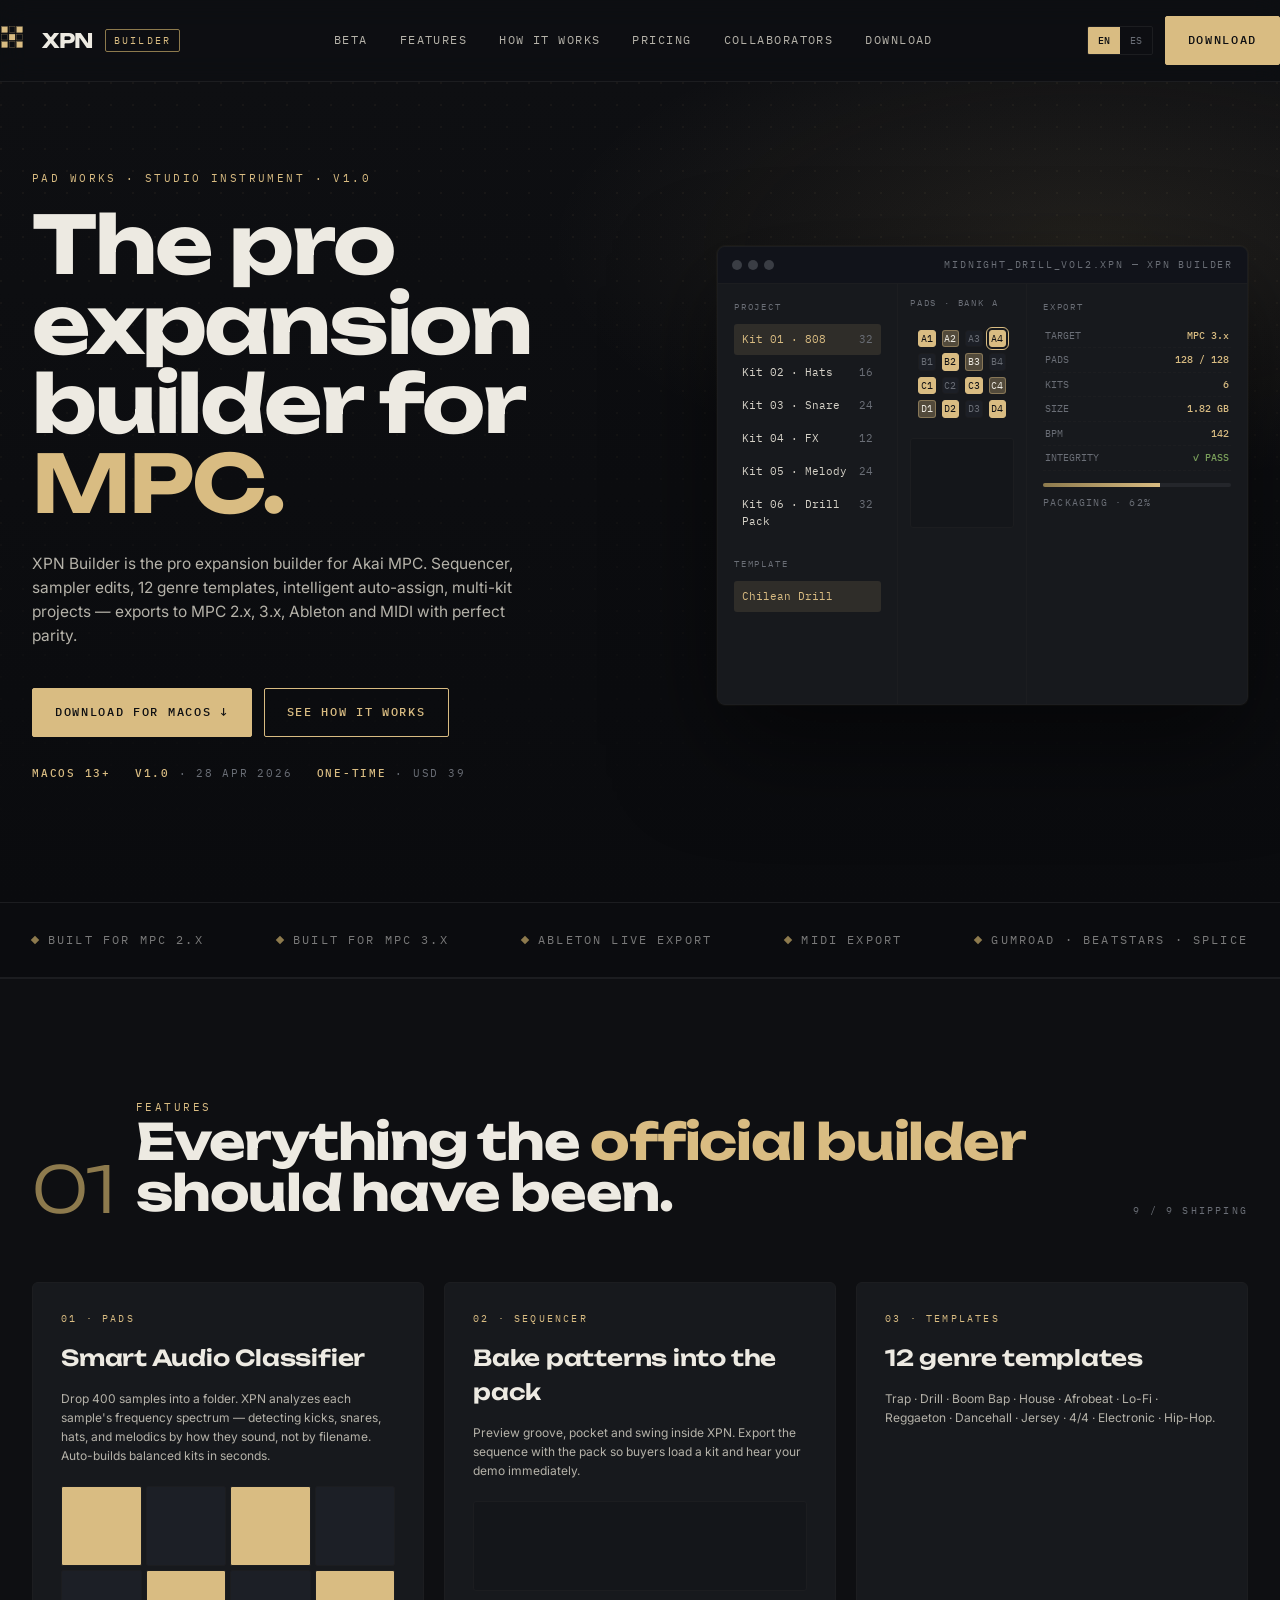
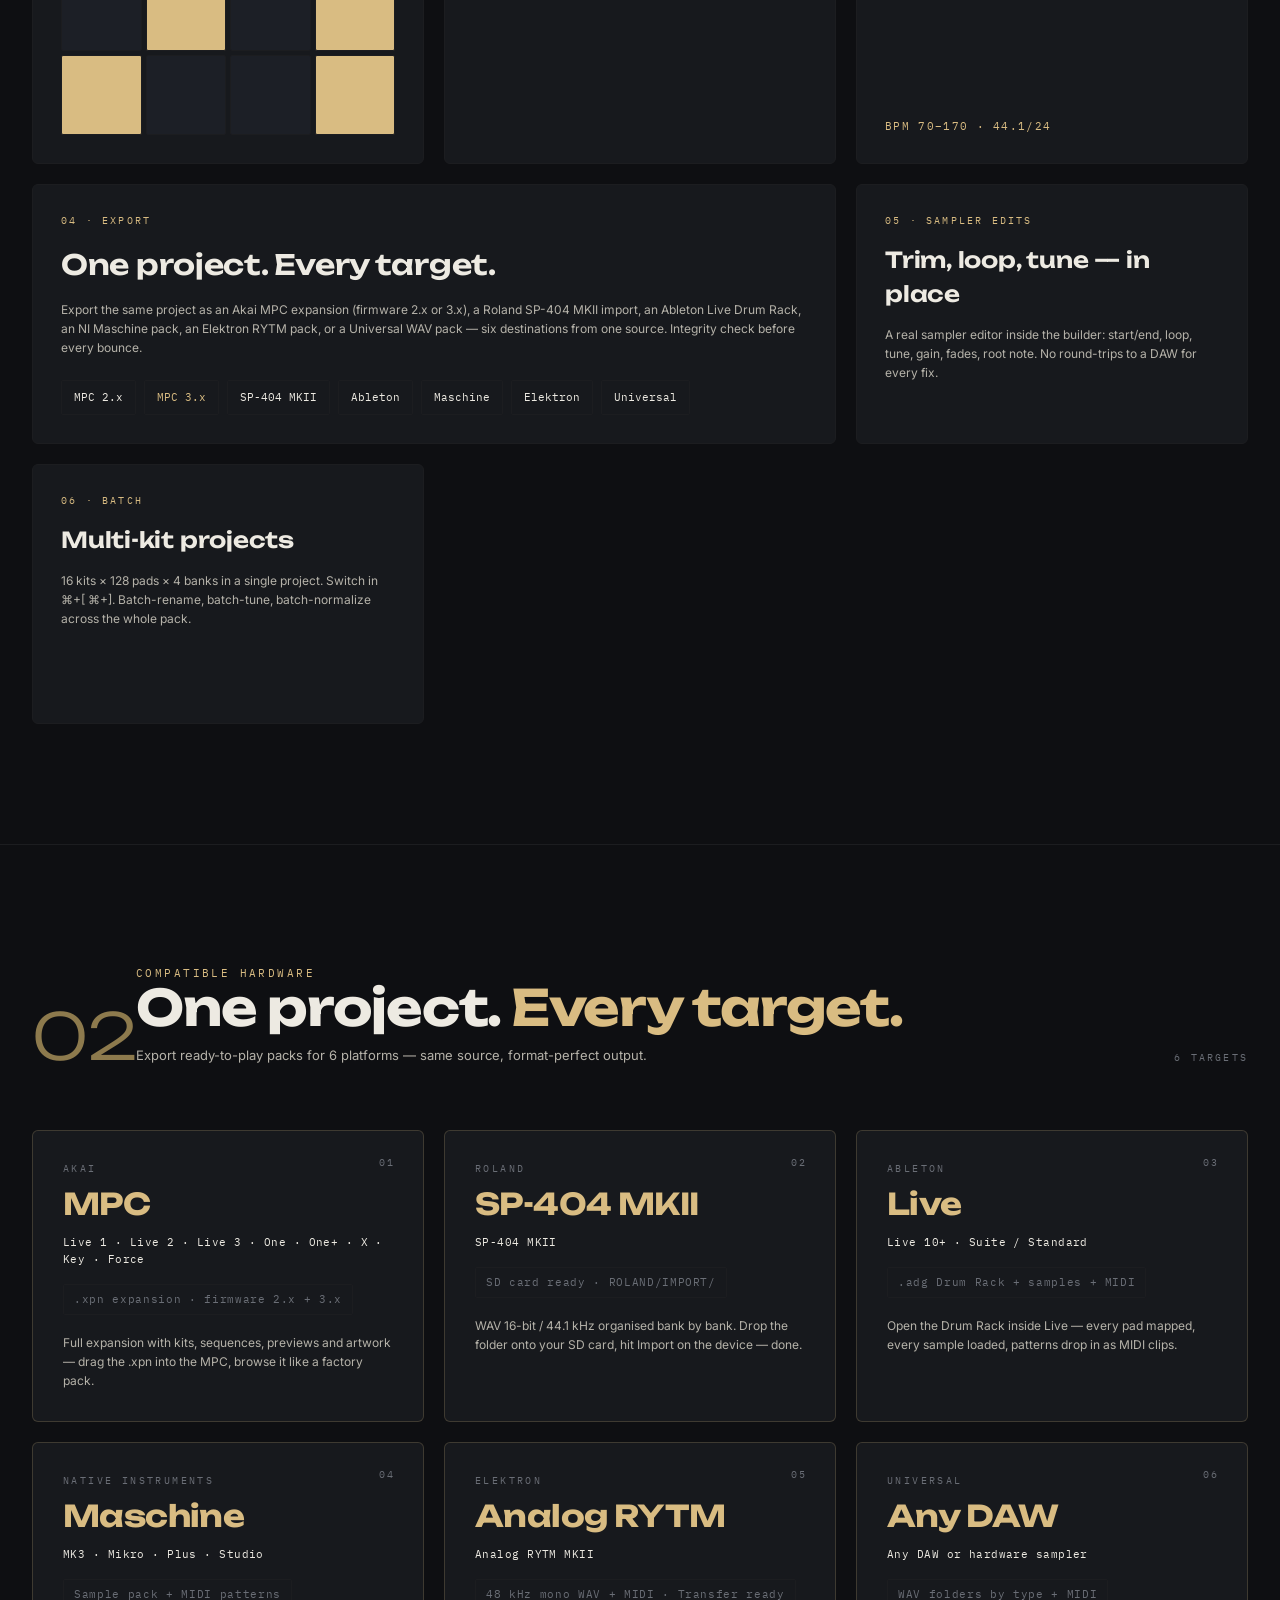
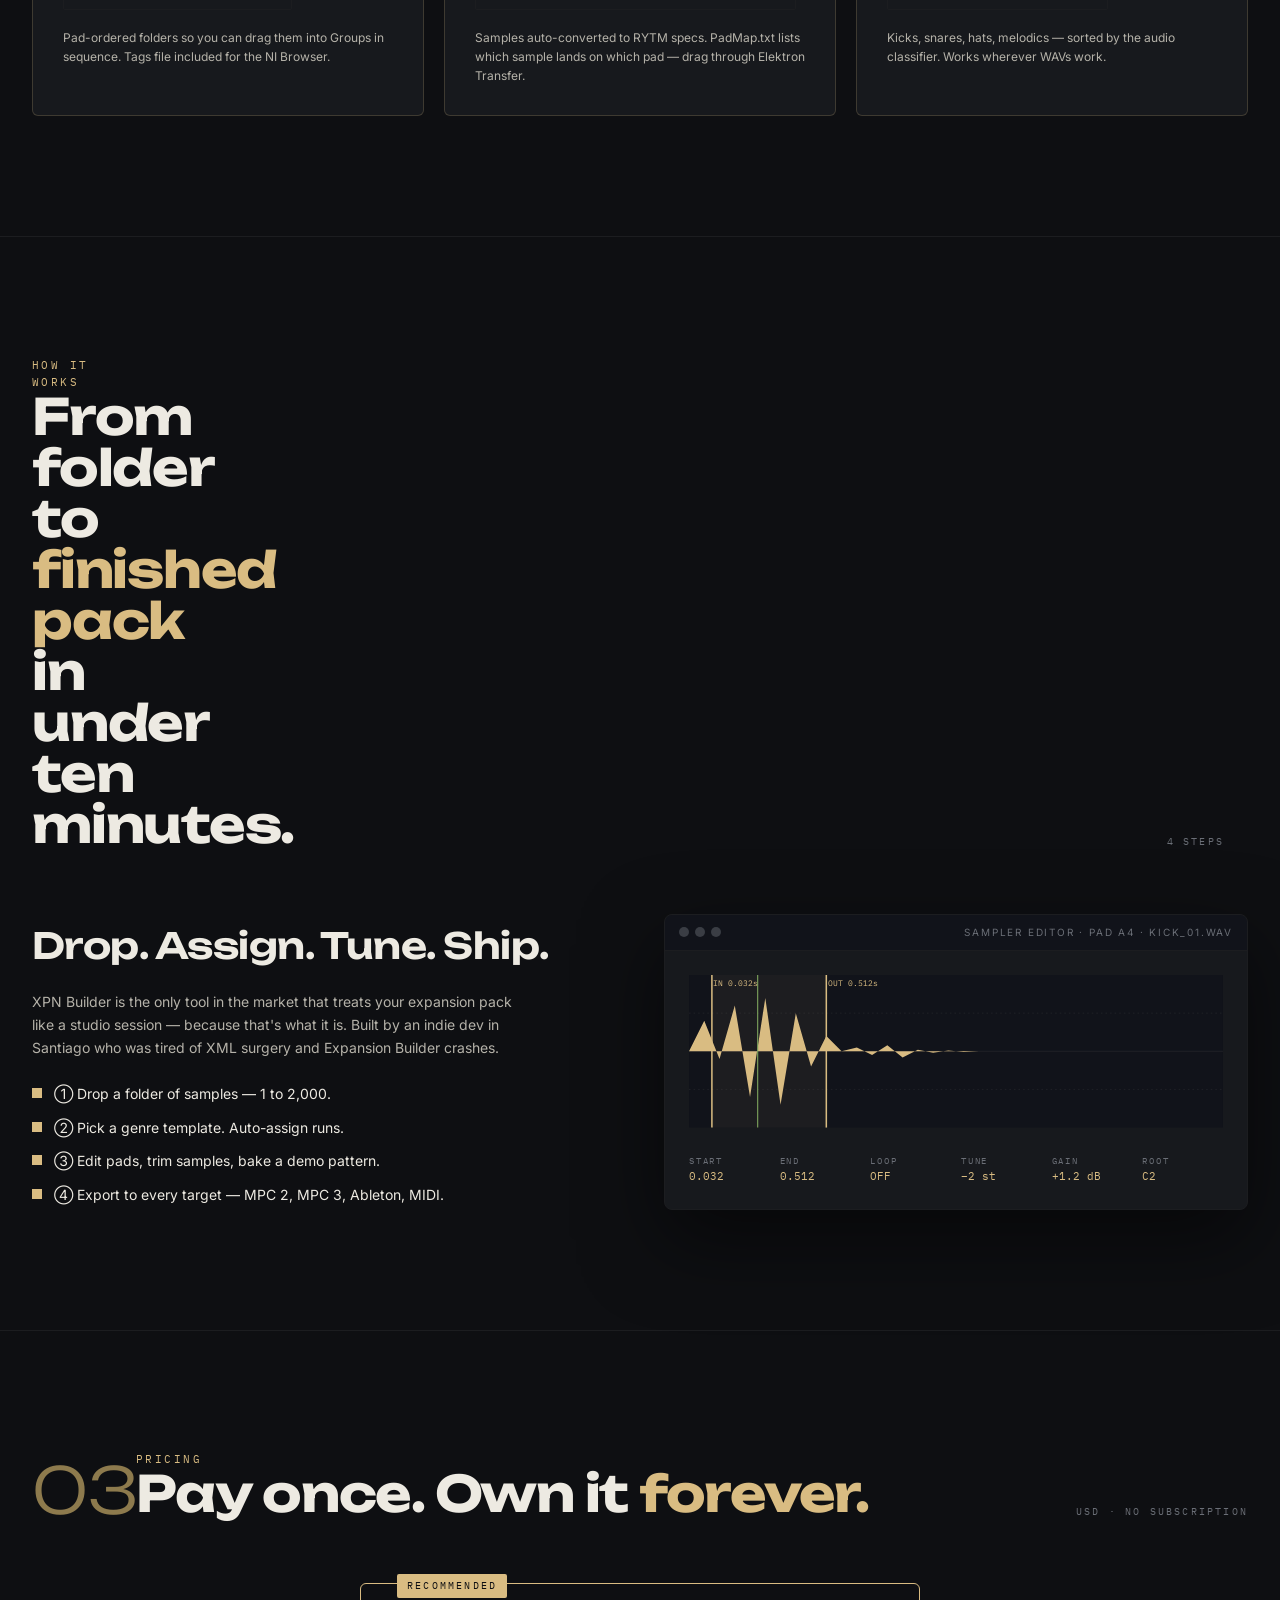
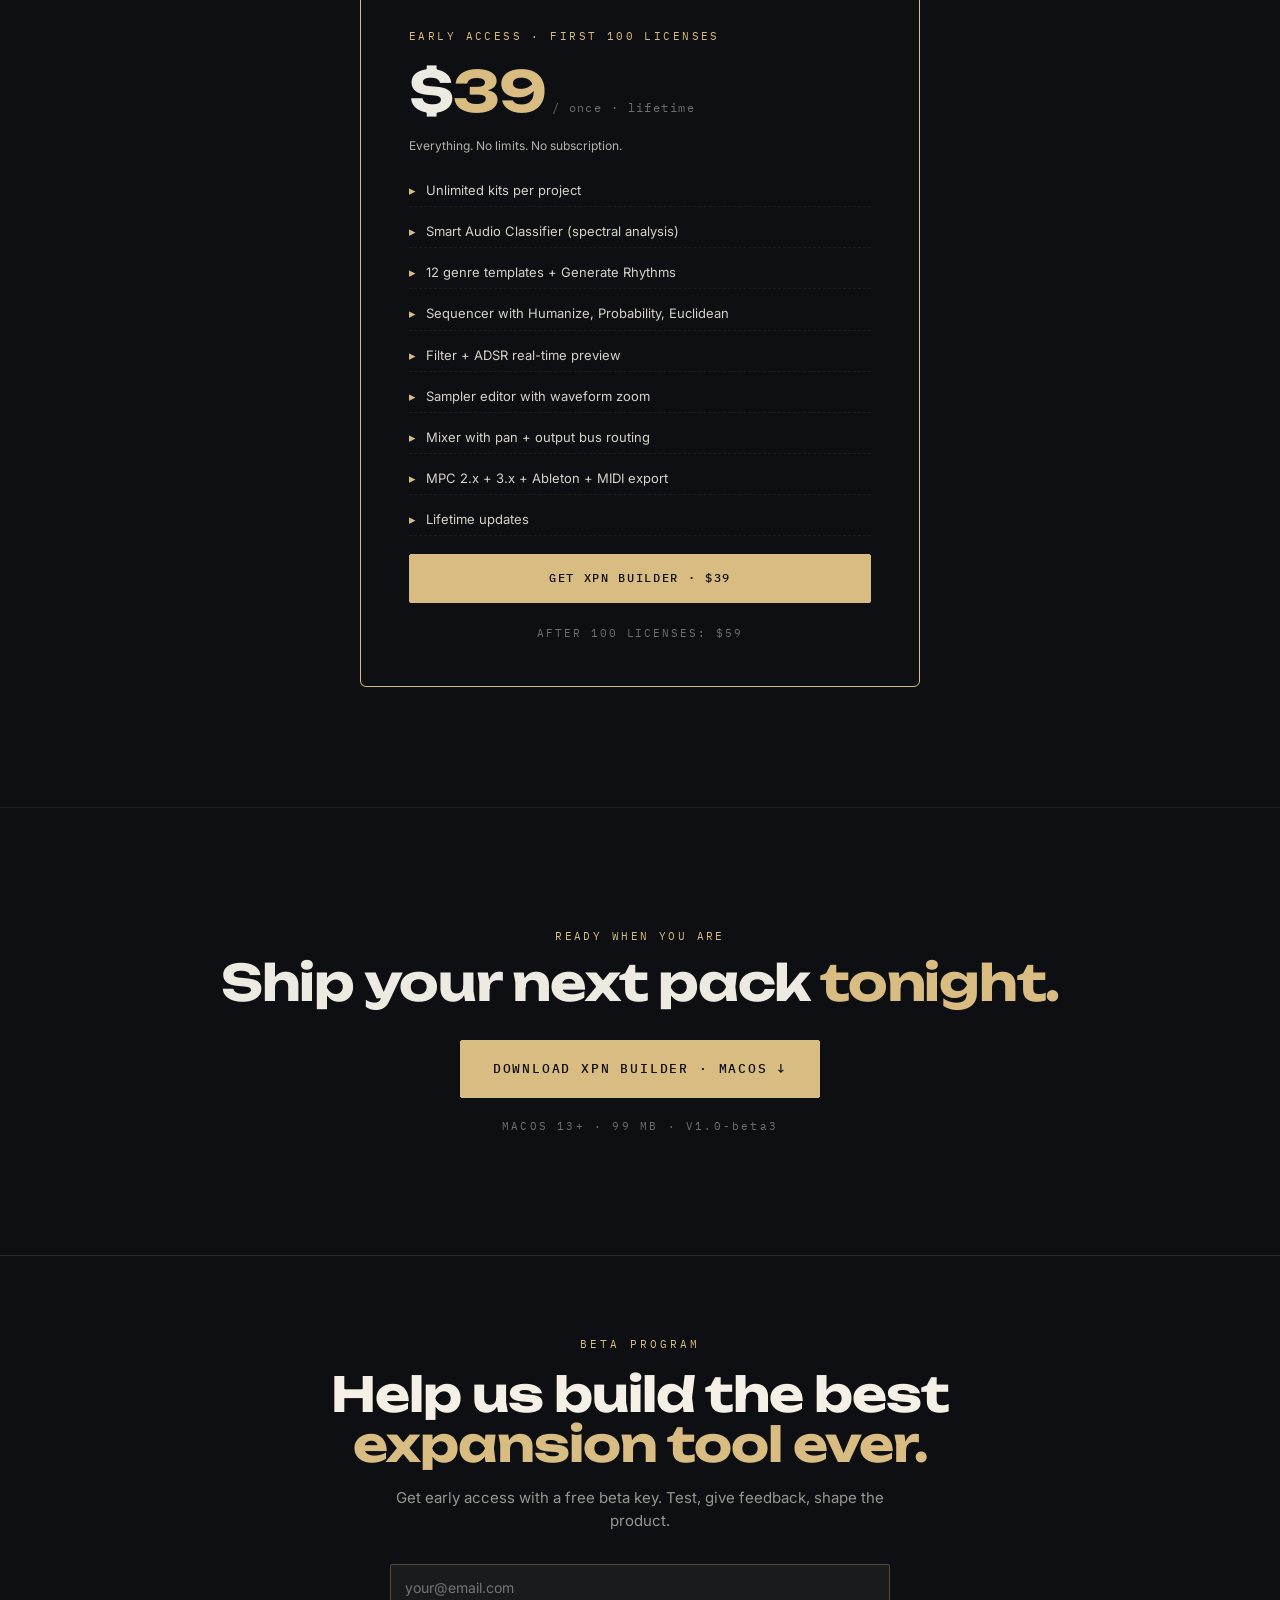
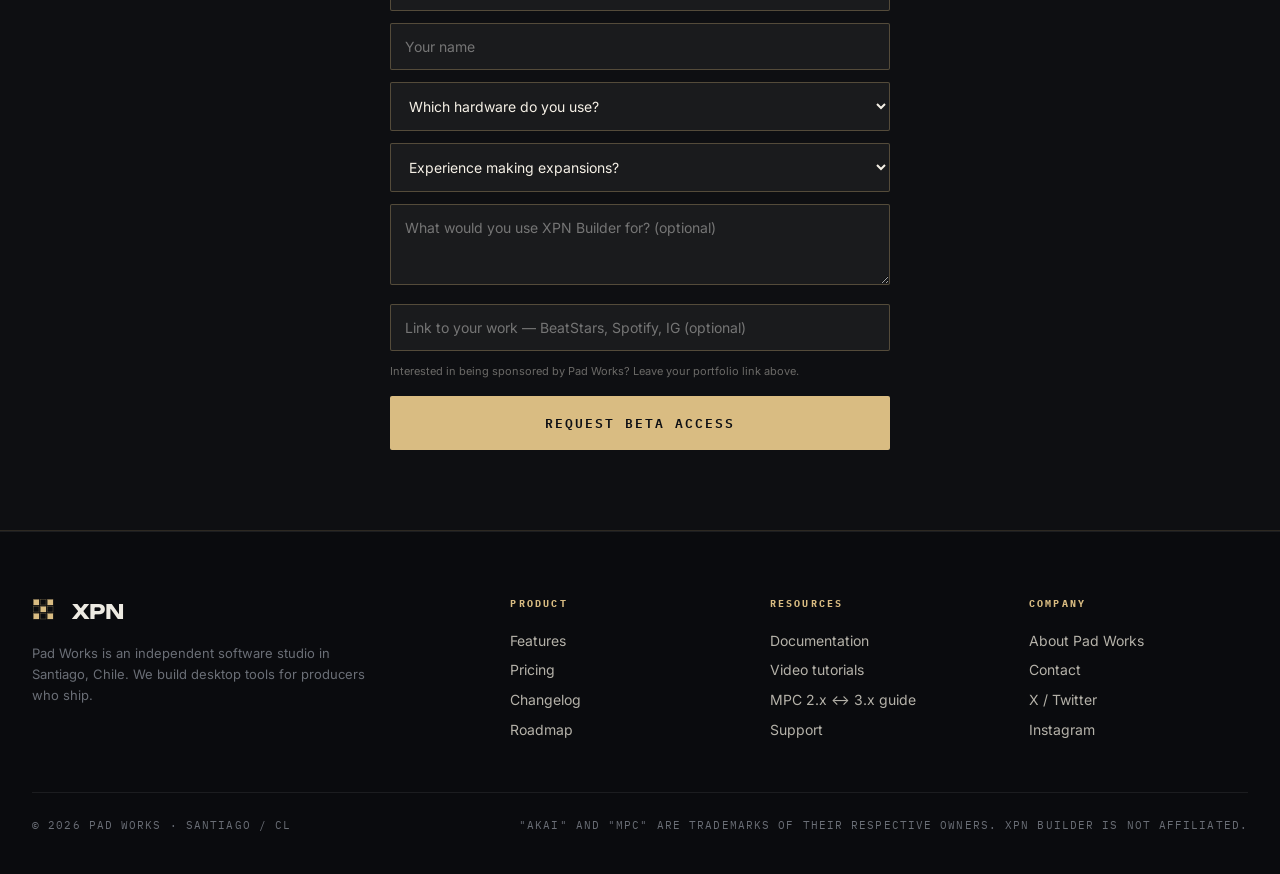
==== commit ee0664d6: "move beta form to bottom, add Collaborators nav link Co-Authored-By: Claude Opus 4.6 (1M context) <n" ====
--- a/index.html
+++ b/index.html
@@ -18,6 +18,7 @@
     --line:#1c1d20;
   }
   *,*::before,*::after{box-sizing:border-box}
+  html{scroll-behavior:smooth}
   html,body{margin:0;padding:0}
   body{
     background:var(--ink); color:var(--bone);
@@ -210,10 +211,11 @@
       <span class="k">Builder</span>
     </a>
     <nav class="menu">
-      <a href="#beta" data-en="Beta" data-es="Beta">Beta</a>
+      <a href="#collaborators" data-en="Beta" data-es="Beta">Beta</a>
       <a href="#features" data-en="Features" data-es="Features">Features</a>
       <a href="#how" data-en="How it works" data-es="Cómo funciona">How it works</a>
       <a href="#pricing" data-en="Pricing" data-es="Pricing">Pricing</a>
+      <a href="#collaborators" data-en="Collaborators" data-es="Colaboradores">Collaborators</a>
       <a href="https://github.com/MARTINMRVS/xpn-builder/releases/download/v1.0.0-beta3/XPN.Builder-1.0.0.dmg" data-en="Download" data-es="Descargar">Download</a>
     </nav>
     <div style="display:flex;gap:12px;align-items:center">
@@ -297,7 +299,300 @@
   </div>
 </section>
 
-<section id="beta" style="padding:80px 0;text-align:center;border-top:1px solid rgba(217,188,130,0.15);border-bottom:1px solid rgba(217,188,130,0.15)">
+<section class="logos">
+  <div class="wrap list">
+    <span class="item" data-en="Built for MPC 2.x" data-es="Para MPC 2.x">Built for MPC 2.x</span>
+    <span class="item" data-en="Built for MPC 3.x" data-es="Para MPC 3.x">Built for MPC 3.x</span>
+    <span class="item" data-en="Ableton Live export" data-es="Export a Ableton">Ableton Live export</span>
+    <span class="item" data-en="MIDI export" data-es="Export MIDI">MIDI export</span>
+    <span class="item">Gumroad · BeatStars · Splice</span>
+  </div>
+</section>
+
+<section class="section" id="features">
+  <div class="wrap">
+    <header class="sec-head">
+      <div class="sec-num">01</div>
+      <div>
+        <div class="eyebrow" data-en="Features" data-es="Características">Features</div>
+        <h2 class="sec-title"
+          data-en="Everything the <em>official builder</em><br/>should have been."
+          data-es="Todo lo que el <em>builder oficial</em><br/>debió haber sido.">Everything the <em>official builder</em><br/>should have been.</h2>
+      </div>
+      <div class="sec-meta">9 / 9 shipping</div>
+    </header>
+
+    <div class="features">
+      <div class="feat">
+        <div class="n">01 · Pads</div>
+        <h3 data-en="Smart Audio Classifier" data-es="Smart Audio Classifier">Smart Audio Classifier</h3>
+        <p data-en="Drop 400 samples into a folder. XPN analyzes each sample's frequency spectrum — detecting kicks, snares, hats, and melodics by how they sound, not by filename. Auto-builds balanced kits in seconds." data-es="Arrastra 400 samples a una carpeta. XPN analiza el espectro de frecuencia de cada sample — detecta kicks, snares, hats y melodías por cómo suenan, no por el nombre del archivo. Arma kits balanceados en segundos.">Drop 400 samples into a folder. XPN analyzes each sample's frequency spectrum — detecting kicks, snares, hats, and melodics by how they sound, not by filename. Auto-builds balanced kits in seconds.</p>
+        <div class="padviz">
+          <div class="p on"></div><div class="p"></div><div class="p on"></div><div class="p"></div>
+          <div class="p"></div><div class="p on"></div><div class="p"></div><div class="p on"></div>
+          <div class="p on"></div><div class="p"></div><div class="p"></div><div class="p on"></div>
+        </div>
+      </div>
+
+      <div class="feat">
+        <div class="n">02 · Sequencer</div>
+        <h3 data-en="Bake patterns into the pack" data-es="Graba patterns en el pack">Bake patterns into the pack</h3>
+        <p data-en="Preview groove, pocket and swing inside XPN. Export the sequence with the pack so buyers load a kit and hear your demo immediately." data-es="Previsualiza groove, pocket y swing dentro de XPN. Exporta la secuencia con el pack.">Preview groove, pocket and swing inside XPN. Export the sequence with the pack so buyers load a kit and hear your demo immediately.</p>
+        <div class="seqviz">
+          <div class="bar"></div><div class="bar"></div><div class="bar"></div><div class="bar"></div>
+          <div class="bar"></div><div class="bar"></div><div class="bar"></div><div class="bar"></div>
+          <div class="bar"></div><div class="bar"></div><div class="bar"></div><div class="bar"></div>
+        </div>
+      </div>
+
+      <div class="feat">
+        <div class="n">03 · Templates</div>
+        <h3 data-en="12 genre templates" data-es="12 templates de género">12 genre templates</h3>
+        <p data-en="Trap · Drill · Boom Bap · House · Afrobeat · Lo-Fi · Reggaeton · Dancehall · Jersey · 4/4 · Electronic · Hip-Hop." data-es="Trap · Drill · Boom Bap · House · Afrobeat · Lo-Fi · Reggaeton · Dancehall · Jersey · 4/4 · Electronic · Hip-Hop.">Trap · Drill · Boom Bap · House · Afrobeat · Lo-Fi · Reggaeton · Dancehall · Jersey · 4/4 · Electronic · Hip-Hop.</p>
+        <div class="mono" style="color:var(--champagne);font-size:11px;letter-spacing:0.12em;margin-top:auto">BPM 70–170 · 44.1/24</div>
+      </div>
+
+      <div class="feat wide">
+        <div class="n">04 · Export</div>
+        <h3 style="font-size:28px" data-en="One project. Every target." data-es="Un proyecto. Todos los destinos.">One project. Every target.</h3>
+        <p data-en="Export the same project as an Akai MPC expansion (firmware 2.x or 3.x), a Roland SP-404 MKII import, an Ableton Live Drum Rack, an NI Maschine pack, an Elektron RYTM pack, or a Universal WAV pack — six destinations from one source. Integrity check before every bounce." data-es="Exporta el mismo proyecto como expansion Akai MPC (firmware 2.x o 3.x), import para Roland SP-404 MKII, Drum Rack de Ableton Live, pack para NI Maschine, pack para Elektron RYTM o pack Universal WAV — seis destinos desde una sola fuente. Integrity check antes de cada export.">Export the same project as an Akai MPC expansion (firmware 2.x or 3.x), a Roland SP-404 MKII import, an Ableton Live Drum Rack, an NI Maschine pack, an Elektron RYTM pack, or a Universal WAV pack — six destinations from one source. Integrity check before every bounce.</p>
+        <div style="display:flex;gap:8px;margin-top:8px;flex-wrap:wrap">
+          <div class="mono" style="padding:8px 12px;border:1px solid var(--line);border-radius:2px;font-size:11px">MPC 2.x</div>
+          <div class="mono" style="padding:8px 12px;border:1px solid var(--line);border-radius:2px;font-size:11px;color:var(--champagne)">MPC 3.x</div>
+          <div class="mono" style="padding:8px 12px;border:1px solid var(--line);border-radius:2px;font-size:11px">SP-404 MKII</div>
+          <div class="mono" style="padding:8px 12px;border:1px solid var(--line);border-radius:2px;font-size:11px">Ableton</div>
+          <div class="mono" style="padding:8px 12px;border:1px solid var(--line);border-radius:2px;font-size:11px">Maschine</div>
+          <div class="mono" style="padding:8px 12px;border:1px solid var(--line);border-radius:2px;font-size:11px">Elektron</div>
+          <div class="mono" style="padding:8px 12px;border:1px solid var(--line);border-radius:2px;font-size:11px">Universal</div>
+        </div>
+      </div>
+
+      <div class="feat">
+        <div class="n">05 · Sampler edits</div>
+        <h3 data-en="Trim, loop, tune — in place" data-es="Trim, loop, tune — en vivo">Trim, loop, tune — in place</h3>
+        <p data-en="A real sampler editor inside the builder: start/end, loop, tune, gain, fades, root note. No round-trips to a DAW for every fix." data-es="Editor de sampler completo dentro del builder: start/end, loop, tune, gain, fades, root note. Sin round-trips al DAW.">A real sampler editor inside the builder: start/end, loop, tune, gain, fades, root note. No round-trips to a DAW for every fix.</p>
+      </div>
+
+      <div class="feat">
+        <div class="n">06 · Batch</div>
+        <h3 data-en="Multi-kit projects" data-es="Proyectos multi-kit">Multi-kit projects</h3>
+        <p data-en="16 kits × 128 pads × 4 banks in a single project. Switch in ⌘+[ ⌘+]. Batch-rename, batch-tune, batch-normalize across the whole pack." data-es="16 kits × 128 pads × 4 bancos en un solo proyecto. Batch-rename, batch-tune, batch-normalize.">16 kits × 128 pads × 4 banks in a single project. Switch in ⌘+[ ⌘+]. Batch-rename, batch-tune, batch-normalize across the whole pack.</p>
+      </div>
+    </div>
+  </div>
+</section>
+
+<!-- ── COMPATIBLE HARDWARE ── -->
+<section class="section" id="hardware">
+  <div class="wrap">
+    <header class="sec-head">
+      <div class="sec-num">02</div>
+      <div>
+        <div class="eyebrow" data-en="Compatible hardware" data-es="Hardware compatible">Compatible hardware</div>
+        <h2 class="sec-title"
+          data-en="One project. <em>Every target.</em>"
+          data-es="Un proyecto. <em>Todos los destinos.</em>">One project. <em>Every target.</em></h2>
+        <p style="color:#b5b2a9;font-size:13px;line-height:1.6;margin:12px 0 0;max-width:540px"
+          data-en="Export ready-to-play packs for 6 platforms — same source, format-perfect output."
+          data-es="Exporta packs listos para 6 plataformas — misma fuente, formato perfecto.">Export ready-to-play packs for 6 platforms — same source, format-perfect output.</p>
+      </div>
+      <div class="sec-meta">6 targets</div>
+    </header>
+
+    <div class="hw-grid">
+      <!-- 1. Akai MPC -->
+      <div class="hw-card">
+        <div class="hw-num">01</div>
+        <div class="hw-brand" data-en="Akai" data-es="Akai">Akai</div>
+        <h3 class="hw-name">MPC</h3>
+        <div class="hw-models" data-en="Live 1 · Live 2 · Live 3 · One · One+ · X · Key · Force"
+                                data-es="Live 1 · Live 2 · Live 3 · One · One+ · X · Key · Force">Live 1 · Live 2 · Live 3 · One · One+ · X · Key · Force</div>
+        <div class="hw-format" data-en=".xpn expansion · firmware 2.x + 3.x"
+                                 data-es=".xpn expansion · firmware 2.x + 3.x">.xpn expansion · firmware 2.x + 3.x</div>
+        <p class="hw-desc"
+           data-en="Full expansion with kits, sequences, previews and artwork — drag the .xpn into the MPC, browse it like a factory pack."
+           data-es="Expansion completa con kits, secuencias, previews y artwork — arrastra el .xpn a la MPC, explóralo como un pack de fábrica.">Full expansion with kits, sequences, previews and artwork — drag the .xpn into the MPC, browse it like a factory pack.</p>
+      </div>
+
+      <!-- 2. Roland SP-404 MKII -->
+      <div class="hw-card">
+        <div class="hw-num">02</div>
+        <div class="hw-brand" data-en="Roland" data-es="Roland">Roland</div>
+        <h3 class="hw-name">SP-404 MKII</h3>
+        <div class="hw-models" data-en="SP-404 MKII"
+                                data-es="SP-404 MKII">SP-404 MKII</div>
+        <div class="hw-format" data-en="SD card ready · ROLAND/IMPORT/"
+                                 data-es="SD card listo · ROLAND/IMPORT/">SD card ready · ROLAND/IMPORT/</div>
+        <p class="hw-desc"
+           data-en="WAV 16-bit / 44.1 kHz organised bank by bank. Drop the folder onto your SD card, hit Import on the device — done."
+           data-es="WAV 16-bit / 44.1 kHz organizados banco por banco. Pega la carpeta en la SD, presiona Import en el aparato — listo.">WAV 16-bit / 44.1 kHz organised bank by bank. Drop the folder onto your SD card, hit Import on the device — done.</p>
+      </div>
+
+      <!-- 3. Ableton Live -->
+      <div class="hw-card">
+        <div class="hw-num">03</div>
+        <div class="hw-brand" data-en="Ableton" data-es="Ableton">Ableton</div>
+        <h3 class="hw-name">Live</h3>
+        <div class="hw-models" data-en="Live 10+ · Suite / Standard"
+                                data-es="Live 10+ · Suite / Standard">Live 10+ · Suite / Standard</div>
+        <div class="hw-format" data-en=".adg Drum Rack + samples + MIDI"
+                                 data-es=".adg Drum Rack + samples + MIDI">.adg Drum Rack + samples + MIDI</div>
+        <p class="hw-desc"
+           data-en="Open the Drum Rack inside Live — every pad mapped, every sample loaded, patterns drop in as MIDI clips."
+           data-es="Abre el Drum Rack en Live — cada pad mapeado, cada sample cargado, los patterns entran como clips MIDI.">Open the Drum Rack inside Live — every pad mapped, every sample loaded, patterns drop in as MIDI clips.</p>
+      </div>
+
+      <!-- 4. NI Maschine -->
+      <div class="hw-card">
+        <div class="hw-num">04</div>
+        <div class="hw-brand" data-en="Native Instruments" data-es="Native Instruments">Native Instruments</div>
+        <h3 class="hw-name">Maschine</h3>
+        <div class="hw-models" data-en="MK3 · Mikro · Plus · Studio"
+                                data-es="MK3 · Mikro · Plus · Studio">MK3 · Mikro · Plus · Studio</div>
+        <div class="hw-format" data-en="Sample pack + MIDI patterns"
+                                 data-es="Sample pack + patterns MIDI">Sample pack + MIDI patterns</div>
+        <p class="hw-desc"
+           data-en="Pad-ordered folders so you can drag them into Groups in sequence. Tags file included for the NI Browser."
+           data-es="Carpetas ordenadas por pad para arrastrarlas a Groups en secuencia. Archivo de tags incluido para el NI Browser.">Pad-ordered folders so you can drag them into Groups in sequence. Tags file included for the NI Browser.</p>
+      </div>
+
+      <!-- 5. Elektron Analog RYTM -->
+      <div class="hw-card">
+        <div class="hw-num">05</div>
+        <div class="hw-brand" data-en="Elektron" data-es="Elektron">Elektron</div>
+        <h3 class="hw-name">Analog RYTM</h3>
+        <div class="hw-models" data-en="Analog RYTM MKII"
+                                data-es="Analog RYTM MKII">Analog RYTM MKII</div>
+        <div class="hw-format" data-en="48 kHz mono WAV + MIDI · Transfer ready"
+                                 data-es="48 kHz mono WAV + MIDI · listo para Transfer">48 kHz mono WAV + MIDI · Transfer ready</div>
+        <p class="hw-desc"
+           data-en="Samples auto-converted to RYTM specs. PadMap.txt lists which sample lands on which pad — drag through Elektron Transfer."
+           data-es="Samples convertidos automáticamente a specs RYTM. PadMap.txt indica qué sample va a cada pad — arrastra con Elektron Transfer.">Samples auto-converted to RYTM specs. PadMap.txt lists which sample lands on which pad — drag through Elektron Transfer.</p>
+      </div>
+
+      <!-- 6. Universal -->
+      <div class="hw-card">
+        <div class="hw-num">06</div>
+        <div class="hw-brand" data-en="Universal" data-es="Universal">Universal</div>
+        <h3 class="hw-name" data-en="Any DAW" data-es="Cualquier DAW">Any DAW</h3>
+        <div class="hw-models" data-en="Any DAW or hardware sampler"
+                                data-es="Cualquier DAW o sampler de hardware">Any DAW or hardware sampler</div>
+        <div class="hw-format" data-en="WAV folders by type + MIDI"
+                                 data-es="Carpetas WAV por tipo + MIDI">WAV folders by type + MIDI</div>
+        <p class="hw-desc"
+           data-en="Kicks, snares, hats, melodics — sorted by the audio classifier. Works wherever WAVs work."
+           data-es="Kicks, snares, hats, melodías — clasificados por el audio classifier. Funciona donde funcionen los WAVs.">Kicks, snares, hats, melodics — sorted by the audio classifier. Works wherever WAVs work.</p>
+      </div>
+    </div>
+  </div>
+</section>
+
+<section class="section" id="how">
+  <div class="wrap">
+    <header class="sec-head">
+      <div>
+        <div class="eyebrow" data-en="How it works" data-es="Cómo funciona">How it works</div>
+        <h2 class="sec-title"
+          data-en="From folder to <em>finished pack</em><br/>in under ten minutes."
+          data-es="De carpeta a <em>pack finalizado</em><br/>en menos de diez minutos.">From folder to <em>finished pack</em><br/>in under ten minutes.</h2>
+      </div>
+      <div class="sec-meta">4 steps</div>
+    </header>
+
+    <div class="showcase">
+      <div>
+        <h3 data-en="Drop. Assign. Tune. Ship." data-es="Arrastra. Asigna. Tune. Publica.">Drop. Assign. Tune. Ship.</h3>
+        <p data-en="XPN Builder is the only tool in the market that treats your expansion pack like a studio session — because that's what it is. Built by an indie dev in Santiago who was tired of XML surgery and Expansion Builder crashes." data-es="XPN Builder es la única herramienta del mercado que trata tu expansion pack como una sesión de estudio. Hecho por un indie dev en Santiago.">XPN Builder is the only tool in the market that treats your expansion pack like a studio session — because that's what it is. Built by an indie dev in Santiago who was tired of XML surgery and Expansion Builder crashes.</p>
+        <ul>
+          <li data-en="① Drop a folder of samples — 1 to 2,000." data-es="① Arrastra una carpeta con samples — de 1 a 2.000.">① Drop a folder of samples — 1 to 2,000.</li>
+          <li data-en="② Pick a genre template. Auto-assign runs." data-es="② Elige un template de género. Corre el auto-assign.">② Pick a genre template. Auto-assign runs.</li>
+          <li data-en="③ Edit pads, trim samples, bake a demo pattern." data-es="③ Edita pads, recorta samples, graba un pattern demo.">③ Edit pads, trim samples, bake a demo pattern.</li>
+          <li data-en="④ Export to every target — MPC 2, MPC 3, Ableton, MIDI." data-es="④ Exporta a cada target — MPC 2, MPC 3, Ableton, MIDI.">④ Export to every target — MPC 2, MPC 3, Ableton, MIDI.</li>
+        </ul>
+      </div>
+      <div class="mock-lg">
+        <div class="mock-bar">
+          <span class="dot"></span><span class="dot"></span><span class="dot"></span>
+          <span class="mock-title">Sampler Editor · pad A4 · kick_01.wav</span>
+        </div>
+        <div style="padding:24px">
+          <svg viewBox="0 0 700 200" style="width:100%;height:auto">
+            <rect width="700" height="200" fill="#11131a"/>
+            <g stroke="#24262B" stroke-width="1">
+              <line x1="0" y1="100" x2="700" y2="100"/>
+              <line x1="0" y1="50" x2="700" y2="50" stroke-dasharray="2,4"/>
+              <line x1="0" y1="150" x2="700" y2="150" stroke-dasharray="2,4"/>
+            </g>
+            <g fill="#D9BC82">
+              <path d="M0 100 L20 60 L40 110 L60 40 L80 160 L100 30 L120 170 L140 50 L160 120 L180 80 L200 100 L220 95 L240 105 L260 92 L280 108 L300 98 L320 102 L340 99 L360 101 L380 100 L700 100 Z"/>
+            </g>
+            <line x1="30" y1="0" x2="30" y2="200" stroke="#D9BC82" stroke-width="2"/>
+            <line x1="180" y1="0" x2="180" y2="200" stroke="#D9BC82" stroke-width="2"/>
+            <rect x="30" y="0" width="150" height="200" fill="#D9BC82" opacity="0.06"/>
+            <line x1="90" y1="0" x2="90" y2="200" stroke="#7BA05B" stroke-width="1.5"/>
+            <text x="32" y="14" font-family="IBM Plex Mono" font-size="10" fill="#D9BC82">IN 0.032s</text>
+            <text x="182" y="14" font-family="IBM Plex Mono" font-size="10" fill="#D9BC82">OUT 0.512s</text>
+          </svg>
+          <div style="display:grid;grid-template-columns:repeat(6,1fr);gap:10px;margin-top:20px;font-family:'IBM Plex Mono';font-size:11px">
+            <div><div style="color:var(--dust);font-size:9px;letter-spacing:0.2em">START</div><div style="color:var(--champagne)">0.032</div></div>
+            <div><div style="color:var(--dust);font-size:9px;letter-spacing:0.2em">END</div><div style="color:var(--champagne)">0.512</div></div>
+            <div><div style="color:var(--dust);font-size:9px;letter-spacing:0.2em">LOOP</div><div style="color:var(--champagne)">OFF</div></div>
+            <div><div style="color:var(--dust);font-size:9px;letter-spacing:0.2em">TUNE</div><div style="color:var(--champagne)">−2 st</div></div>
+            <div><div style="color:var(--dust);font-size:9px;letter-spacing:0.2em">GAIN</div><div style="color:var(--champagne)">+1.2 dB</div></div>
+            <div><div style="color:var(--dust);font-size:9px;letter-spacing:0.2em">ROOT</div><div style="color:var(--champagne)">C2</div></div>
+          </div>
+        </div>
+      </div>
+    </div>
+  </div>
+</section>
+
+<section class="section" id="pricing">
+  <div class="wrap">
+    <header class="sec-head">
+      <div class="sec-num">03</div>
+      <div>
+        <div class="eyebrow" data-en="Pricing" data-es="Precio">Pricing</div>
+        <h2 class="sec-title" data-en="Pay once. Own it <em>forever.</em>" data-es="Pago único. Tuyo para <em>siempre.</em>">Pay once. Own it <em>forever.</em></h2>
+      </div>
+      <div class="sec-meta">USD · no subscription</div>
+    </header>
+
+    <!-- Single early-access plan. Replaced the old 3-tier (Solo/Studio/Label)
+         scheme for launch — one offer, no subscriptions, lifetime updates. -->
+    <div class="pricing" style="grid-template-columns:minmax(0,560px);justify-content:center">
+      <div class="price main" style="padding:44px 48px">
+        <div class="tier" data-en="Early Access · First 100 Licenses" data-es="Early Access · Primeras 100 Licencias">Early Access · First 100 Licenses</div>
+        <div class="amount">$<span class="c">39</span><span class="sub" data-en="/ once · lifetime" data-es="/ único · lifetime">/ once · lifetime</span></div>
+        <div class="lead" data-en="Everything. No limits. No subscription." data-es="Todo. Sin límites. Sin suscripción.">Everything. No limits. No subscription.</div>
+        <ul>
+          <li data-en="Unlimited kits per project" data-es="Kits ilimitados por proyecto">Unlimited kits per project</li>
+          <li data-en="Smart Audio Classifier (spectral analysis)" data-es="Smart Audio Classifier (análisis espectral)">Smart Audio Classifier (spectral analysis)</li>
+          <li data-en="12 genre templates + Generate Rhythms" data-es="12 templates de género + Generate Rhythms">12 genre templates + Generate Rhythms</li>
+          <li data-en="Sequencer with Humanize, Probability, Euclidean" data-es="Secuenciador con Humanize, Probability, Euclidean">Sequencer with Humanize, Probability, Euclidean</li>
+          <li data-en="Filter + ADSR real-time preview" data-es="Filter + ADSR preview en tiempo real">Filter + ADSR real-time preview</li>
+          <li data-en="Sampler editor with waveform zoom" data-es="Sampler editor con waveform zoom">Sampler editor with waveform zoom</li>
+          <li data-en="Mixer with pan + output bus routing" data-es="Mixer con pan + output bus routing">Mixer with pan + output bus routing</li>
+          <li data-en="MPC 2.x + 3.x + Ableton + MIDI export" data-es="Export MPC 2.x + 3.x + Ableton + MIDI">MPC 2.x + 3.x + Ableton + MIDI export</li>
+          <li data-en="Lifetime updates" data-es="Updates de por vida">Lifetime updates</li>
+        </ul>
+        <a href="#" class="btn" data-en="Get XPN Builder · $39" data-es="Comprar XPN Builder · $39">Get XPN Builder · $39</a>
+        <p class="mono" style="text-align:center;color:var(--dust);font-size:11px;letter-spacing:0.18em;margin:4px 0 0;text-transform:uppercase" data-en="After 100 licenses: $59" data-es="Después de 100 licencias: $59">After 100 licenses: $59</p>
+      </div>
+    </div>
+  </div>
+</section>
+
+<section class="section" id="download">
+  <div class="wrap" style="text-align:center">
+    <div class="eyebrow" data-en="Ready when you are" data-es="Cuando estés listo">Ready when you are</div>
+    <h2 class="sec-title" style="margin:12px 0 32px" data-en="Ship your next pack <em>tonight.</em>" data-es="Publica tu próximo pack <em>esta noche.</em>">Ship your next pack <em>tonight.</em></h2>
+    <a href="https://github.com/MARTINMRVS/xpn-builder/releases/download/v1.0.0-beta3/XPN.Builder-1.0.0.dmg" class="btn" style="padding:18px 32px;font-size:13px" data-en="Download XPN Builder · macOS ↓" data-es="Descargar XPN Builder · macOS ↓">Download XPN Builder · macOS ↓</a>
+    <div class="mono" style="margin-top:20px;color:var(--dust);font-size:11px;letter-spacing:0.2em">MACOS 13+ · 99 MB · V1.0-beta3</div>
+  </div>
+</section>
+
+<section id="collaborators" style="padding:80px 0;text-align:center;border-top:1px solid rgba(217,188,130,0.15);border-bottom:1px solid rgba(217,188,130,0.15)">
   <div class="wrap">
     <p style="color:#D9BC82;font-family:'IBM Plex Mono',monospace;font-size:11px;letter-spacing:3px;margin:0" data-en="BETA PROGRAM" data-es="PROGRAMA BETA">BETA PROGRAM</p>
     <h2 style="font-family:'Unbounded',sans-serif;font-weight:700;font-size:clamp(28px,4vw,48px);color:#F5F0E6;margin:16px 0;line-height:1.05;letter-spacing:-0.02em"
@@ -386,10 +681,6 @@
     </form>
 
     <script>
-      // Submit the beta form via fetch and redirect to the DMG download on
-      // success. Formspree still receives the submission (open form, no API
-      // key required); we just intercept the navigation so the user lands
-      // on the download instead of Formspree's confirmation page.
       window.submitBeta = async function(e) {
         e.preventDefault();
         var form = e.target;
@@ -411,299 +702,6 @@
         }
       };
     </script>
-  </div>
-</section>
-
-<section class="logos">
-  <div class="wrap list">
-    <span class="item" data-en="Built for MPC 2.x" data-es="Para MPC 2.x">Built for MPC 2.x</span>
-    <span class="item" data-en="Built for MPC 3.x" data-es="Para MPC 3.x">Built for MPC 3.x</span>
-    <span class="item" data-en="Ableton Live export" data-es="Export a Ableton">Ableton Live export</span>
-    <span class="item" data-en="MIDI export" data-es="Export MIDI">MIDI export</span>
-    <span class="item">Gumroad · BeatStars · Splice</span>
-  </div>
-</section>
-
-<section class="section" id="features">
-  <div class="wrap">
-    <header class="sec-head">
-      <div class="sec-num">01</div>
-      <div>
-        <div class="eyebrow" data-en="Features" data-es="Características">Features</div>
-        <h2 class="sec-title"
-          data-en="Everything the <em>official builder</em><br/>should have been."
-          data-es="Todo lo que el <em>builder oficial</em><br/>debió haber sido.">Everything the <em>official builder</em><br/>should have been.</h2>
-      </div>
-      <div class="sec-meta">9 / 9 shipping</div>
-    </header>
-
-    <div class="features">
-      <div class="feat">
-        <div class="n">01 · Pads</div>
-        <h3 data-en="Smart Audio Classifier" data-es="Smart Audio Classifier">Smart Audio Classifier</h3>
-        <p data-en="Drop 400 samples into a folder. XPN analyzes each sample's frequency spectrum — detecting kicks, snares, hats, and melodics by how they sound, not by filename. Auto-builds balanced kits in seconds." data-es="Arrastra 400 samples a una carpeta. XPN analiza el espectro de frecuencia de cada sample — detecta kicks, snares, hats y melodías por cómo suenan, no por el nombre del archivo. Arma kits balanceados en segundos.">Drop 400 samples into a folder. XPN analyzes each sample's frequency spectrum — detecting kicks, snares, hats, and melodics by how they sound, not by filename. Auto-builds balanced kits in seconds.</p>
-        <div class="padviz">
-          <div class="p on"></div><div class="p"></div><div class="p on"></div><div class="p"></div>
-          <div class="p"></div><div class="p on"></div><div class="p"></div><div class="p on"></div>
-          <div class="p on"></div><div class="p"></div><div class="p"></div><div class="p on"></div>
-        </div>
-      </div>
-
-      <div class="feat">
-        <div class="n">02 · Sequencer</div>
-        <h3 data-en="Bake patterns into the pack" data-es="Graba patterns en el pack">Bake patterns into the pack</h3>
-        <p data-en="Preview groove, pocket and swing inside XPN. Export the sequence with the pack so buyers load a kit and hear your demo immediately." data-es="Previsualiza groove, pocket y swing dentro de XPN. Exporta la secuencia con el pack.">Preview groove, pocket and swing inside XPN. Export the sequence with the pack so buyers load a kit and hear your demo immediately.</p>
-        <div class="seqviz">
-          <div class="bar"></div><div class="bar"></div><div class="bar"></div><div class="bar"></div>
-          <div class="bar"></div><div class="bar"></div><div class="bar"></div><div class="bar"></div>
-          <div class="bar"></div><div class="bar"></div><div class="bar"></div><div class="bar"></div>
-        </div>
-      </div>
-
-      <div class="feat">
-        <div class="n">03 · Templates</div>
-        <h3 data-en="12 genre templates" data-es="12 templates de género">12 genre templates</h3>
-        <p data-en="Trap · Drill · Boom Bap · House · Afrobeat · Lo-Fi · Reggaeton · Dancehall · Jersey · 4/4 · Electronic · Hip-Hop." data-es="Trap · Drill · Boom Bap · House · Afrobeat · Lo-Fi · Reggaeton · Dancehall · Jersey · 4/4 · Electronic · Hip-Hop.">Trap · Drill · Boom Bap · House · Afrobeat · Lo-Fi · Reggaeton · Dancehall · Jersey · 4/4 · Electronic · Hip-Hop.</p>
-        <div class="mono" style="color:var(--champagne);font-size:11px;letter-spacing:0.12em;margin-top:auto">BPM 70–170 · 44.1/24</div>
-      </div>
-
-      <div class="feat wide">
-        <div class="n">04 · Export</div>
-        <h3 style="font-size:28px" data-en="One project. Every target." data-es="Un proyecto. Todos los destinos.">One project. Every target.</h3>
-        <p data-en="Export the same project as an Akai MPC expansion (firmware 2.x or 3.x), a Roland SP-404 MKII import, an Ableton Live Drum Rack, an NI Maschine pack, an Elektron RYTM pack, or a Universal WAV pack — six destinations from one source. Integrity check before every bounce." data-es="Exporta el mismo proyecto como expansion Akai MPC (firmware 2.x o 3.x), import para Roland SP-404 MKII, Drum Rack de Ableton Live, pack para NI Maschine, pack para Elektron RYTM o pack Universal WAV — seis destinos desde una sola fuente. Integrity check antes de cada export.">Export the same project as an Akai MPC expansion (firmware 2.x or 3.x), a Roland SP-404 MKII import, an Ableton Live Drum Rack, an NI Maschine pack, an Elektron RYTM pack, or a Universal WAV pack — six destinations from one source. Integrity check before every bounce.</p>
-        <div style="display:flex;gap:8px;margin-top:8px;flex-wrap:wrap">
-          <div class="mono" style="padding:8px 12px;border:1px solid var(--line);border-radius:2px;font-size:11px">MPC 2.x</div>
-          <div class="mono" style="padding:8px 12px;border:1px solid var(--line);border-radius:2px;font-size:11px;color:var(--champagne)">MPC 3.x</div>
-          <div class="mono" style="padding:8px 12px;border:1px solid var(--line);border-radius:2px;font-size:11px">SP-404 MKII</div>
-          <div class="mono" style="padding:8px 12px;border:1px solid var(--line);border-radius:2px;font-size:11px">Ableton</div>
-          <div class="mono" style="padding:8px 12px;border:1px solid var(--line);border-radius:2px;font-size:11px">Maschine</div>
-          <div class="mono" style="padding:8px 12px;border:1px solid var(--line);border-radius:2px;font-size:11px">Elektron</div>
-          <div class="mono" style="padding:8px 12px;border:1px solid var(--line);border-radius:2px;font-size:11px">Universal</div>
-        </div>
-      </div>
-
-      <div class="feat">
-        <div class="n">05 · Sampler edits</div>
-        <h3 data-en="Trim, loop, tune — in place" data-es="Trim, loop, tune — en vivo">Trim, loop, tune — in place</h3>
-        <p data-en="A real sampler editor inside the builder: start/end, loop, tune, gain, fades, root note. No round-trips to a DAW for every fix." data-es="Editor de sampler completo dentro del builder: start/end, loop, tune, gain, fades, root note. Sin round-trips al DAW.">A real sampler editor inside the builder: start/end, loop, tune, gain, fades, root note. No round-trips to a DAW for every fix.</p>
-      </div>
-
-      <div class="feat">
-        <div class="n">06 · Batch</div>
-        <h3 data-en="Multi-kit projects" data-es="Proyectos multi-kit">Multi-kit projects</h3>
-        <p data-en="16 kits × 128 pads × 4 banks in a single project. Switch in ⌘+[ ⌘+]. Batch-rename, batch-tune, batch-normalize across the whole pack." data-es="16 kits × 128 pads × 4 bancos en un solo proyecto. Batch-rename, batch-tune, batch-normalize.">16 kits × 128 pads × 4 banks in a single project. Switch in ⌘+[ ⌘+]. Batch-rename, batch-tune, batch-normalize across the whole pack.</p>
-      </div>
-    </div>
-  </div>
-</section>
-
-<!-- ── COMPATIBLE HARDWARE ── -->
-<section class="section" id="hardware">
-  <div class="wrap">
-    <header class="sec-head">
-      <div class="sec-num">02</div>
-      <div>
-        <div class="eyebrow" data-en="Compatible hardware" data-es="Hardware compatible">Compatible hardware</div>
-        <h2 class="sec-title"
-          data-en="One project. <em>Every target.</em>"
-          data-es="Un proyecto. <em>Todos los destinos.</em>">One project. <em>Every target.</em></h2>
-        <p style="color:#b5b2a9;font-size:13px;line-height:1.6;margin:12px 0 0;max-width:540px"
-          data-en="Export ready-to-play packs for 6 platforms — same source, format-perfect output."
-          data-es="Exporta packs listos para 6 plataformas — misma fuente, formato perfecto.">Export ready-to-play packs for 6 platforms — same source, format-perfect output.</p>
-      </div>
-      <div class="sec-meta">6 targets</div>
-    </header>
-
-    <div class="hw-grid">
-      <!-- 1. Akai MPC -->
-      <div class="hw-card">
-        <div class="hw-num">01</div>
-        <div class="hw-brand" data-en="Akai" data-es="Akai">Akai</div>
-        <h3 class="hw-name">MPC</h3>
-        <div class="hw-models" data-en="Live 1 · Live 2 · Live 3 · One · One+ · X · Key · Force"
-                                data-es="Live 1 · Live 2 · Live 3 · One · One+ · X · Key · Force">Live 1 · Live 2 · Live 3 · One · One+ · X · Key · Force</div>
-        <div class="hw-format" data-en=".xpn expansion · firmware 2.x + 3.x"
-                                 data-es=".xpn expansion · firmware 2.x + 3.x">.xpn expansion · firmware 2.x + 3.x</div>
-        <p class="hw-desc"
-           data-en="Full expansion with kits, sequences, previews and artwork — drag the .xpn into the MPC, browse it like a factory pack."
-           data-es="Expansion completa con kits, secuencias, previews y artwork — arrastra el .xpn a la MPC, explóralo como un pack de fábrica.">Full expansion with kits, sequences, previews and artwork — drag the .xpn into the MPC, browse it like a factory pack.</p>
-      </div>
-
-      <!-- 2. Roland SP-404 MKII -->
-      <div class="hw-card">
-        <div class="hw-num">02</div>
-        <div class="hw-brand" data-en="Roland" data-es="Roland">Roland</div>
-        <h3 class="hw-name">SP-404 MKII</h3>
-        <div class="hw-models" data-en="SP-404 MKII"
-                                data-es="SP-404 MKII">SP-404 MKII</div>
-        <div class="hw-format" data-en="SD card ready · ROLAND/IMPORT/"
-                                 data-es="SD card listo · ROLAND/IMPORT/">SD card ready · ROLAND/IMPORT/</div>
-        <p class="hw-desc"
-           data-en="WAV 16-bit / 44.1 kHz organised bank by bank. Drop the folder onto your SD card, hit Import on the device — done."
-           data-es="WAV 16-bit / 44.1 kHz organizados banco por banco. Pega la carpeta en la SD, presiona Import en el aparato — listo.">WAV 16-bit / 44.1 kHz organised bank by bank. Drop the folder onto your SD card, hit Import on the device — done.</p>
-      </div>
-
-      <!-- 3. Ableton Live -->
-      <div class="hw-card">
-        <div class="hw-num">03</div>
-        <div class="hw-brand" data-en="Ableton" data-es="Ableton">Ableton</div>
-        <h3 class="hw-name">Live</h3>
-        <div class="hw-models" data-en="Live 10+ · Suite / Standard"
-                                data-es="Live 10+ · Suite / Standard">Live 10+ · Suite / Standard</div>
-        <div class="hw-format" data-en=".adg Drum Rack + samples + MIDI"
-                                 data-es=".adg Drum Rack + samples + MIDI">.adg Drum Rack + samples + MIDI</div>
-        <p class="hw-desc"
-           data-en="Open the Drum Rack inside Live — every pad mapped, every sample loaded, patterns drop in as MIDI clips."
-           data-es="Abre el Drum Rack en Live — cada pad mapeado, cada sample cargado, los patterns entran como clips MIDI.">Open the Drum Rack inside Live — every pad mapped, every sample loaded, patterns drop in as MIDI clips.</p>
-      </div>
-
-      <!-- 4. NI Maschine -->
-      <div class="hw-card">
-        <div class="hw-num">04</div>
-        <div class="hw-brand" data-en="Native Instruments" data-es="Native Instruments">Native Instruments</div>
-        <h3 class="hw-name">Maschine</h3>
-        <div class="hw-models" data-en="MK3 · Mikro · Plus · Studio"
-                                data-es="MK3 · Mikro · Plus · Studio">MK3 · Mikro · Plus · Studio</div>
-        <div class="hw-format" data-en="Sample pack + MIDI patterns"
-                                 data-es="Sample pack + patterns MIDI">Sample pack + MIDI patterns</div>
-        <p class="hw-desc"
-           data-en="Pad-ordered folders so you can drag them into Groups in sequence. Tags file included for the NI Browser."
-           data-es="Carpetas ordenadas por pad para arrastrarlas a Groups en secuencia. Archivo de tags incluido para el NI Browser.">Pad-ordered folders so you can drag them into Groups in sequence. Tags file included for the NI Browser.</p>
-      </div>
-
-      <!-- 5. Elektron Analog RYTM -->
-      <div class="hw-card">
-        <div class="hw-num">05</div>
-        <div class="hw-brand" data-en="Elektron" data-es="Elektron">Elektron</div>
-        <h3 class="hw-name">Analog RYTM</h3>
-        <div class="hw-models" data-en="Analog RYTM MKII"
-                                data-es="Analog RYTM MKII">Analog RYTM MKII</div>
-        <div class="hw-format" data-en="48 kHz mono WAV + MIDI · Transfer ready"
-                                 data-es="48 kHz mono WAV + MIDI · listo para Transfer">48 kHz mono WAV + MIDI · Transfer ready</div>
-        <p class="hw-desc"
-           data-en="Samples auto-converted to RYTM specs. PadMap.txt lists which sample lands on which pad — drag through Elektron Transfer."
-           data-es="Samples convertidos automáticamente a specs RYTM. PadMap.txt indica qué sample va a cada pad — arrastra con Elektron Transfer.">Samples auto-converted to RYTM specs. PadMap.txt lists which sample lands on which pad — drag through Elektron Transfer.</p>
-      </div>
-
-      <!-- 6. Universal -->
-      <div class="hw-card">
-        <div class="hw-num">06</div>
-        <div class="hw-brand" data-en="Universal" data-es="Universal">Universal</div>
-        <h3 class="hw-name" data-en="Any DAW" data-es="Cualquier DAW">Any DAW</h3>
-        <div class="hw-models" data-en="Any DAW or hardware sampler"
-                                data-es="Cualquier DAW o sampler de hardware">Any DAW or hardware sampler</div>
-        <div class="hw-format" data-en="WAV folders by type + MIDI"
-                                 data-es="Carpetas WAV por tipo + MIDI">WAV folders by type + MIDI</div>
-        <p class="hw-desc"
-           data-en="Kicks, snares, hats, melodics — sorted by the audio classifier. Works wherever WAVs work."
-           data-es="Kicks, snares, hats, melodías — clasificados por el audio classifier. Funciona donde funcionen los WAVs.">Kicks, snares, hats, melodics — sorted by the audio classifier. Works wherever WAVs work.</p>
-      </div>
-    </div>
-  </div>
-</section>
-
-<section class="section" id="how">
-  <div class="wrap">
-    <header class="sec-head">
-      <div>
-        <div class="eyebrow" data-en="How it works" data-es="Cómo funciona">How it works</div>
-        <h2 class="sec-title"
-          data-en="From folder to <em>finished pack</em><br/>in under ten minutes."
-          data-es="De carpeta a <em>pack finalizado</em><br/>en menos de diez minutos.">From folder to <em>finished pack</em><br/>in under ten minutes.</h2>
-      </div>
-      <div class="sec-meta">4 steps</div>
-    </header>
-
-    <div class="showcase">
-      <div>
-        <h3 data-en="Drop. Assign. Tune. Ship." data-es="Arrastra. Asigna. Tune. Publica.">Drop. Assign. Tune. Ship.</h3>
-        <p data-en="XPN Builder is the only tool in the market that treats your expansion pack like a studio session — because that's what it is. Built by an indie dev in Santiago who was tired of XML surgery and Expansion Builder crashes." data-es="XPN Builder es la única herramienta del mercado que trata tu expansion pack como una sesión de estudio. Hecho por un indie dev en Santiago.">XPN Builder is the only tool in the market that treats your expansion pack like a studio session — because that's what it is. Built by an indie dev in Santiago who was tired of XML surgery and Expansion Builder crashes.</p>
-        <ul>
-          <li data-en="① Drop a folder of samples — 1 to 2,000." data-es="① Arrastra una carpeta con samples — de 1 a 2.000.">① Drop a folder of samples — 1 to 2,000.</li>
-          <li data-en="② Pick a genre template. Auto-assign runs." data-es="② Elige un template de género. Corre el auto-assign.">② Pick a genre template. Auto-assign runs.</li>
-          <li data-en="③ Edit pads, trim samples, bake a demo pattern." data-es="③ Edita pads, recorta samples, graba un pattern demo.">③ Edit pads, trim samples, bake a demo pattern.</li>
-          <li data-en="④ Export to every target — MPC 2, MPC 3, Ableton, MIDI." data-es="④ Exporta a cada target — MPC 2, MPC 3, Ableton, MIDI.">④ Export to every target — MPC 2, MPC 3, Ableton, MIDI.</li>
-        </ul>
-      </div>
-      <div class="mock-lg">
-        <div class="mock-bar">
-          <span class="dot"></span><span class="dot"></span><span class="dot"></span>
-          <span class="mock-title">Sampler Editor · pad A4 · kick_01.wav</span>
-        </div>
-        <div style="padding:24px">
-          <svg viewBox="0 0 700 200" style="width:100%;height:auto">
-            <rect width="700" height="200" fill="#11131a"/>
-            <g stroke="#24262B" stroke-width="1">
-              <line x1="0" y1="100" x2="700" y2="100"/>
-              <line x1="0" y1="50" x2="700" y2="50" stroke-dasharray="2,4"/>
-              <line x1="0" y1="150" x2="700" y2="150" stroke-dasharray="2,4"/>
-            </g>
-            <g fill="#D9BC82">
-              <path d="M0 100 L20 60 L40 110 L60 40 L80 160 L100 30 L120 170 L140 50 L160 120 L180 80 L200 100 L220 95 L240 105 L260 92 L280 108 L300 98 L320 102 L340 99 L360 101 L380 100 L700 100 Z"/>
-            </g>
-            <line x1="30" y1="0" x2="30" y2="200" stroke="#D9BC82" stroke-width="2"/>
-            <line x1="180" y1="0" x2="180" y2="200" stroke="#D9BC82" stroke-width="2"/>
-            <rect x="30" y="0" width="150" height="200" fill="#D9BC82" opacity="0.06"/>
-            <line x1="90" y1="0" x2="90" y2="200" stroke="#7BA05B" stroke-width="1.5"/>
-            <text x="32" y="14" font-family="IBM Plex Mono" font-size="10" fill="#D9BC82">IN 0.032s</text>
-            <text x="182" y="14" font-family="IBM Plex Mono" font-size="10" fill="#D9BC82">OUT 0.512s</text>
-          </svg>
-          <div style="display:grid;grid-template-columns:repeat(6,1fr);gap:10px;margin-top:20px;font-family:'IBM Plex Mono';font-size:11px">
-            <div><div style="color:var(--dust);font-size:9px;letter-spacing:0.2em">START</div><div style="color:var(--champagne)">0.032</div></div>
-            <div><div style="color:var(--dust);font-size:9px;letter-spacing:0.2em">END</div><div style="color:var(--champagne)">0.512</div></div>
-            <div><div style="color:var(--dust);font-size:9px;letter-spacing:0.2em">LOOP</div><div style="color:var(--champagne)">OFF</div></div>
-            <div><div style="color:var(--dust);font-size:9px;letter-spacing:0.2em">TUNE</div><div style="color:var(--champagne)">−2 st</div></div>
-            <div><div style="color:var(--dust);font-size:9px;letter-spacing:0.2em">GAIN</div><div style="color:var(--champagne)">+1.2 dB</div></div>
-            <div><div style="color:var(--dust);font-size:9px;letter-spacing:0.2em">ROOT</div><div style="color:var(--champagne)">C2</div></div>
-          </div>
-        </div>
-      </div>
-    </div>
-  </div>
-</section>
-
-<section class="section" id="pricing">
-  <div class="wrap">
-    <header class="sec-head">
-      <div class="sec-num">03</div>
-      <div>
-        <div class="eyebrow" data-en="Pricing" data-es="Precio">Pricing</div>
-        <h2 class="sec-title" data-en="Pay once. Own it <em>forever.</em>" data-es="Pago único. Tuyo para <em>siempre.</em>">Pay once. Own it <em>forever.</em></h2>
-      </div>
-      <div class="sec-meta">USD · no subscription</div>
-    </header>
-
-    <!-- Single early-access plan. Replaced the old 3-tier (Solo/Studio/Label)
-         scheme for launch — one offer, no subscriptions, lifetime updates. -->
-    <div class="pricing" style="grid-template-columns:minmax(0,560px);justify-content:center">
-      <div class="price main" style="padding:44px 48px">
-        <div class="tier" data-en="Early Access · First 100 Licenses" data-es="Early Access · Primeras 100 Licencias">Early Access · First 100 Licenses</div>
-        <div class="amount">$<span class="c">39</span><span class="sub" data-en="/ once · lifetime" data-es="/ único · lifetime">/ once · lifetime</span></div>
-        <div class="lead" data-en="Everything. No limits. No subscription." data-es="Todo. Sin límites. Sin suscripción.">Everything. No limits. No subscription.</div>
-        <ul>
-          <li data-en="Unlimited kits per project" data-es="Kits ilimitados por proyecto">Unlimited kits per project</li>
-          <li data-en="Smart Audio Classifier (spectral analysis)" data-es="Smart Audio Classifier (análisis espectral)">Smart Audio Classifier (spectral analysis)</li>
-          <li data-en="12 genre templates + Generate Rhythms" data-es="12 templates de género + Generate Rhythms">12 genre templates + Generate Rhythms</li>
-          <li data-en="Sequencer with Humanize, Probability, Euclidean" data-es="Secuenciador con Humanize, Probability, Euclidean">Sequencer with Humanize, Probability, Euclidean</li>
-          <li data-en="Filter + ADSR real-time preview" data-es="Filter + ADSR preview en tiempo real">Filter + ADSR real-time preview</li>
-          <li data-en="Sampler editor with waveform zoom" data-es="Sampler editor con waveform zoom">Sampler editor with waveform zoom</li>
-          <li data-en="Mixer with pan + output bus routing" data-es="Mixer con pan + output bus routing">Mixer with pan + output bus routing</li>
-          <li data-en="MPC 2.x + 3.x + Ableton + MIDI export" data-es="Export MPC 2.x + 3.x + Ableton + MIDI">MPC 2.x + 3.x + Ableton + MIDI export</li>
-          <li data-en="Lifetime updates" data-es="Updates de por vida">Lifetime updates</li>
-        </ul>
-        <a href="#" class="btn" data-en="Get XPN Builder · $39" data-es="Comprar XPN Builder · $39">Get XPN Builder · $39</a>
-        <p class="mono" style="text-align:center;color:var(--dust);font-size:11px;letter-spacing:0.18em;margin:4px 0 0;text-transform:uppercase" data-en="After 100 licenses: $59" data-es="Después de 100 licencias: $59">After 100 licenses: $59</p>
-      </div>
-    </div>
-  </div>
-</section>
-
-<section class="section" id="download">
-  <div class="wrap" style="text-align:center">
-    <div class="eyebrow" data-en="Ready when you are" data-es="Cuando estés listo">Ready when you are</div>
-    <h2 class="sec-title" style="margin:12px 0 32px" data-en="Ship your next pack <em>tonight.</em>" data-es="Publica tu próximo pack <em>esta noche.</em>">Ship your next pack <em>tonight.</em></h2>
-    <a href="https://github.com/MARTINMRVS/xpn-builder/releases/download/v1.0.0-beta3/XPN.Builder-1.0.0.dmg" class="btn" style="padding:18px 32px;font-size:13px" data-en="Download XPN Builder · macOS ↓" data-es="Descargar XPN Builder · macOS ↓">Download XPN Builder · macOS ↓</a>
-    <div class="mono" style="margin-top:20px;color:var(--dust);font-size:11px;letter-spacing:0.2em">MACOS 13+ · 99 MB · V1.0-beta3</div>
   </div>
 </section>
 
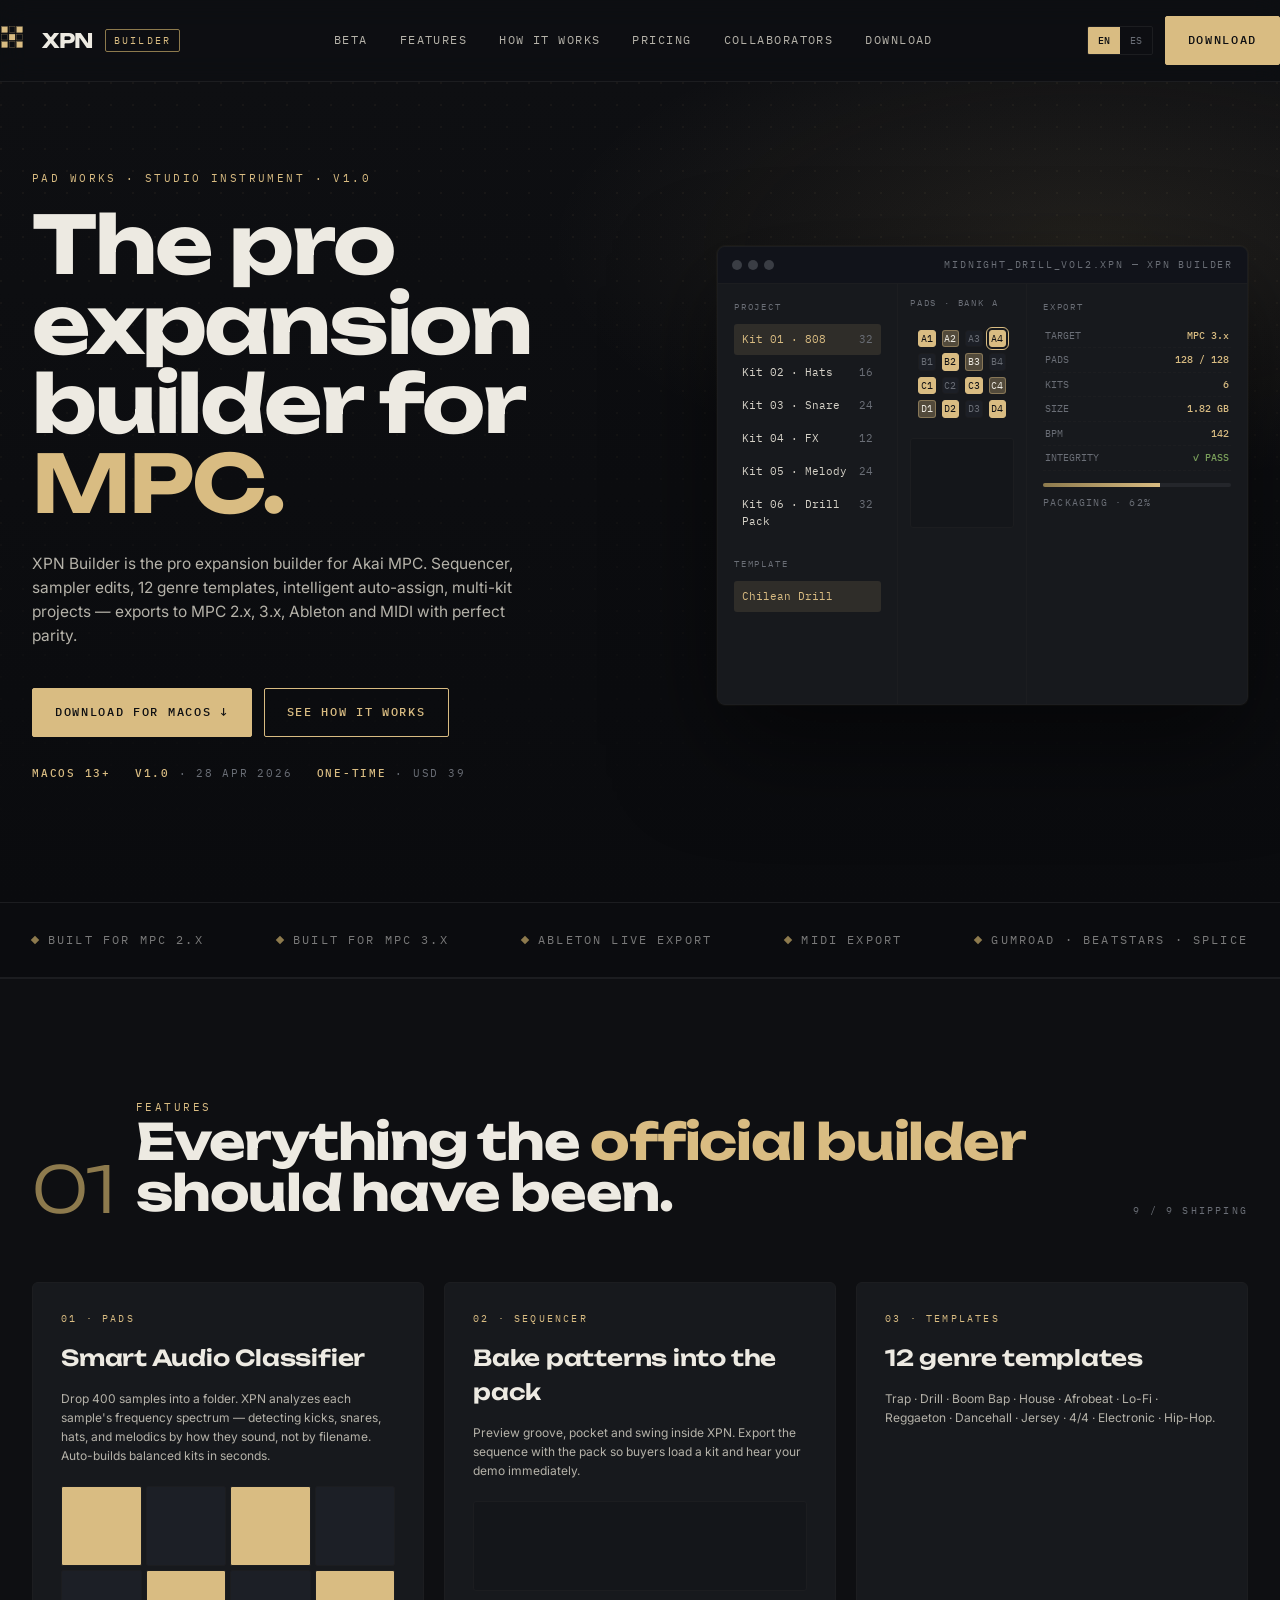
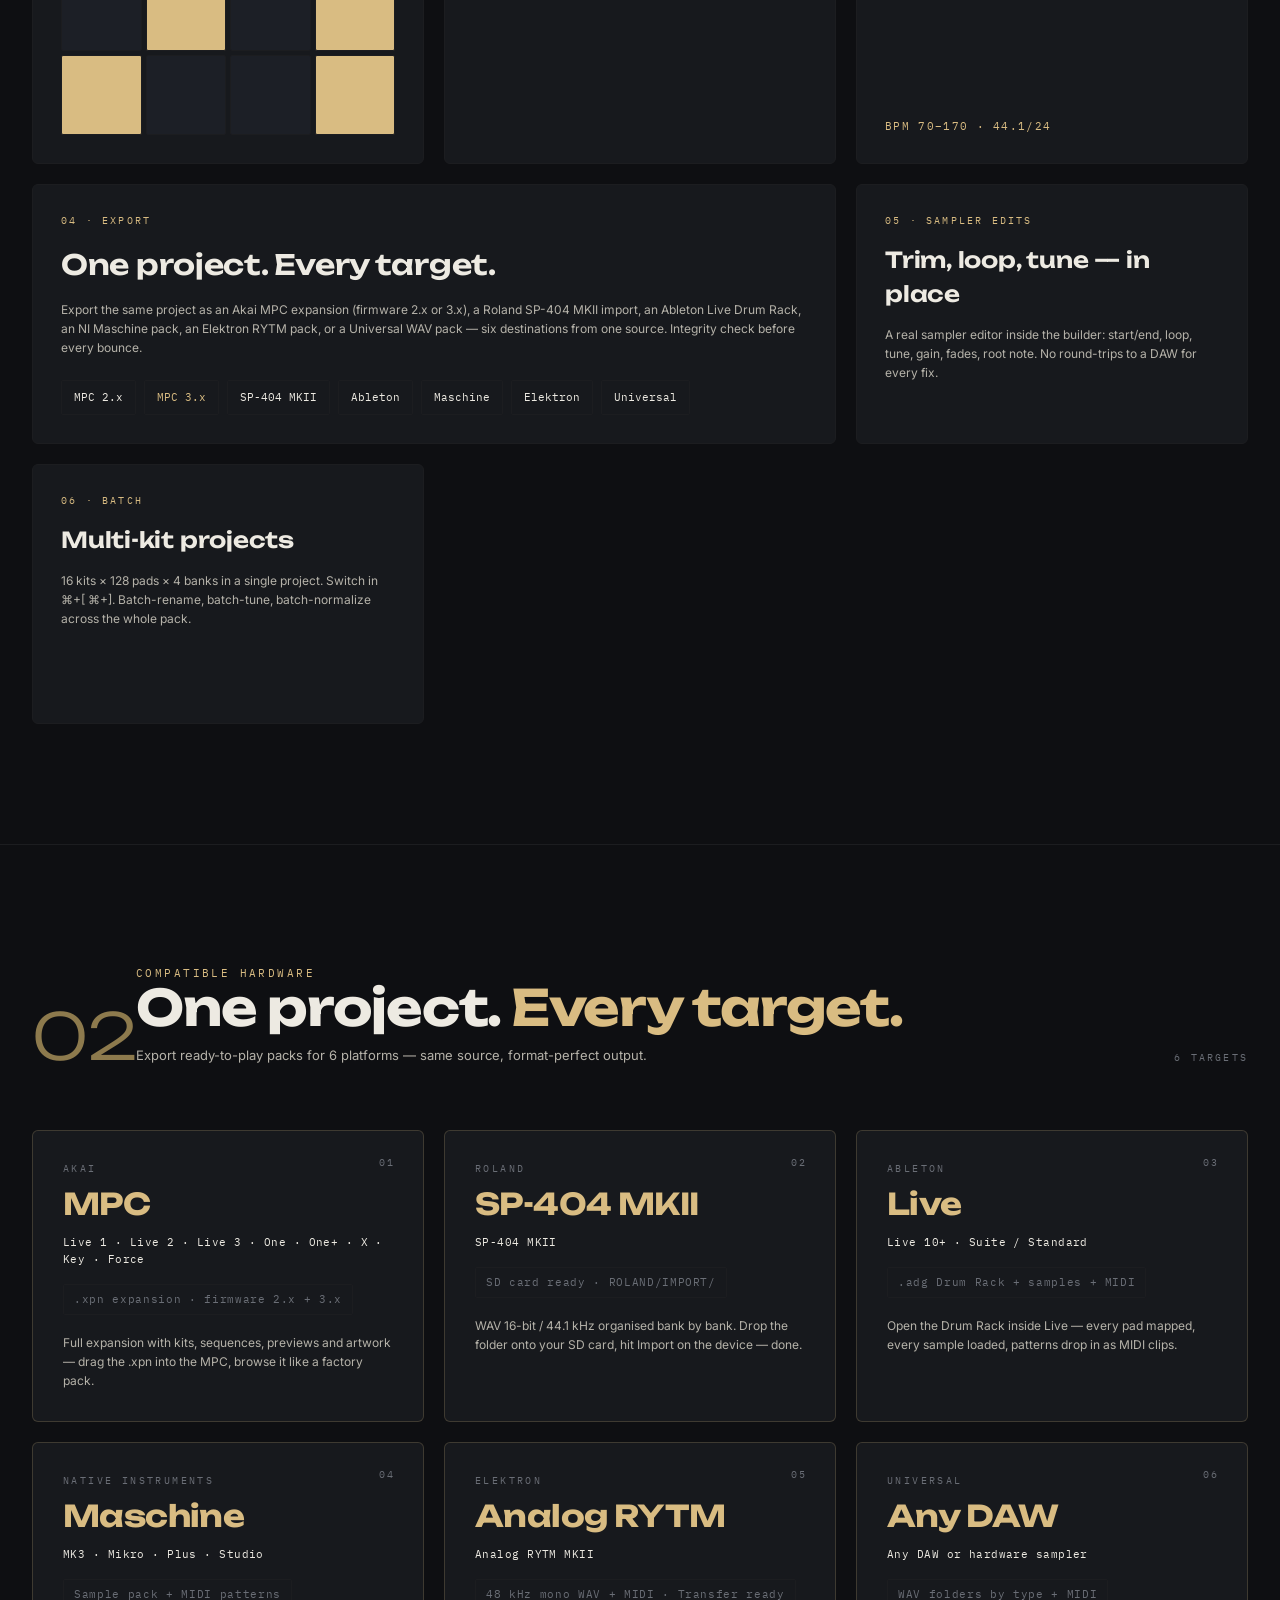
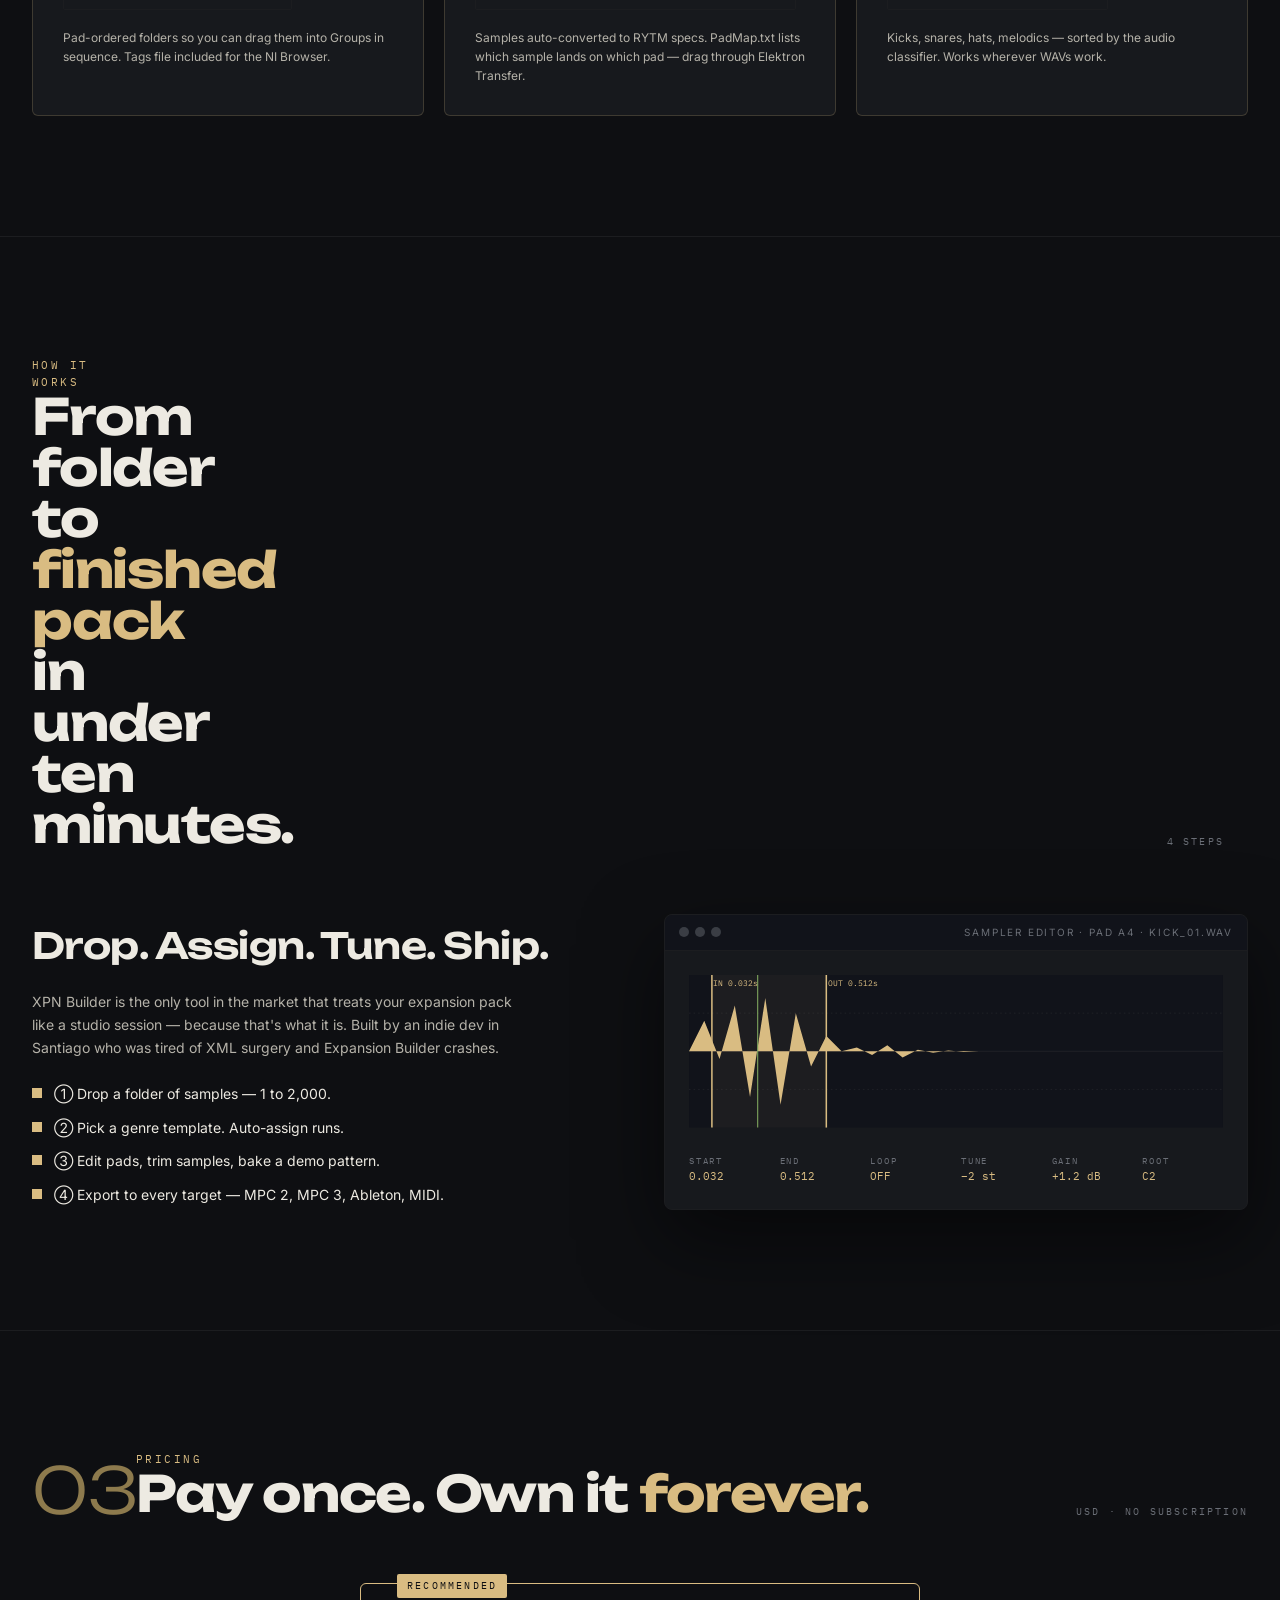
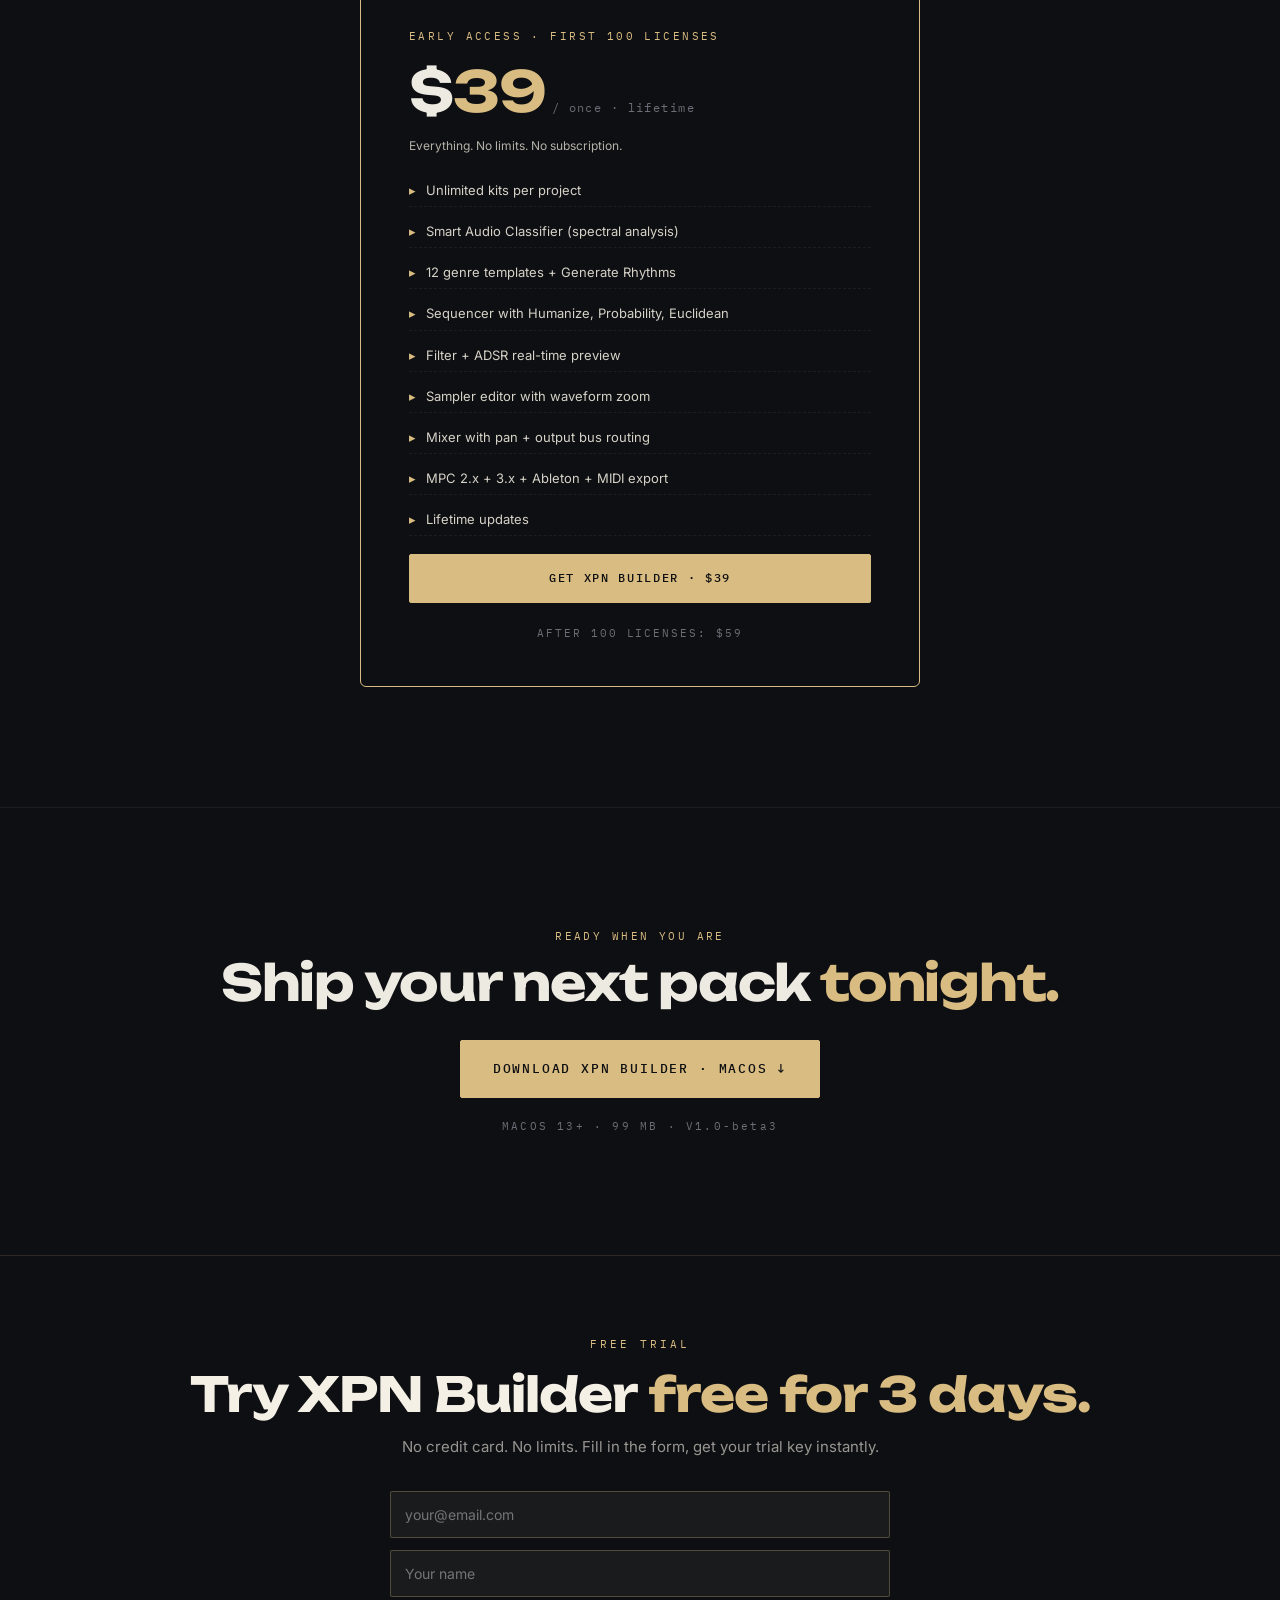
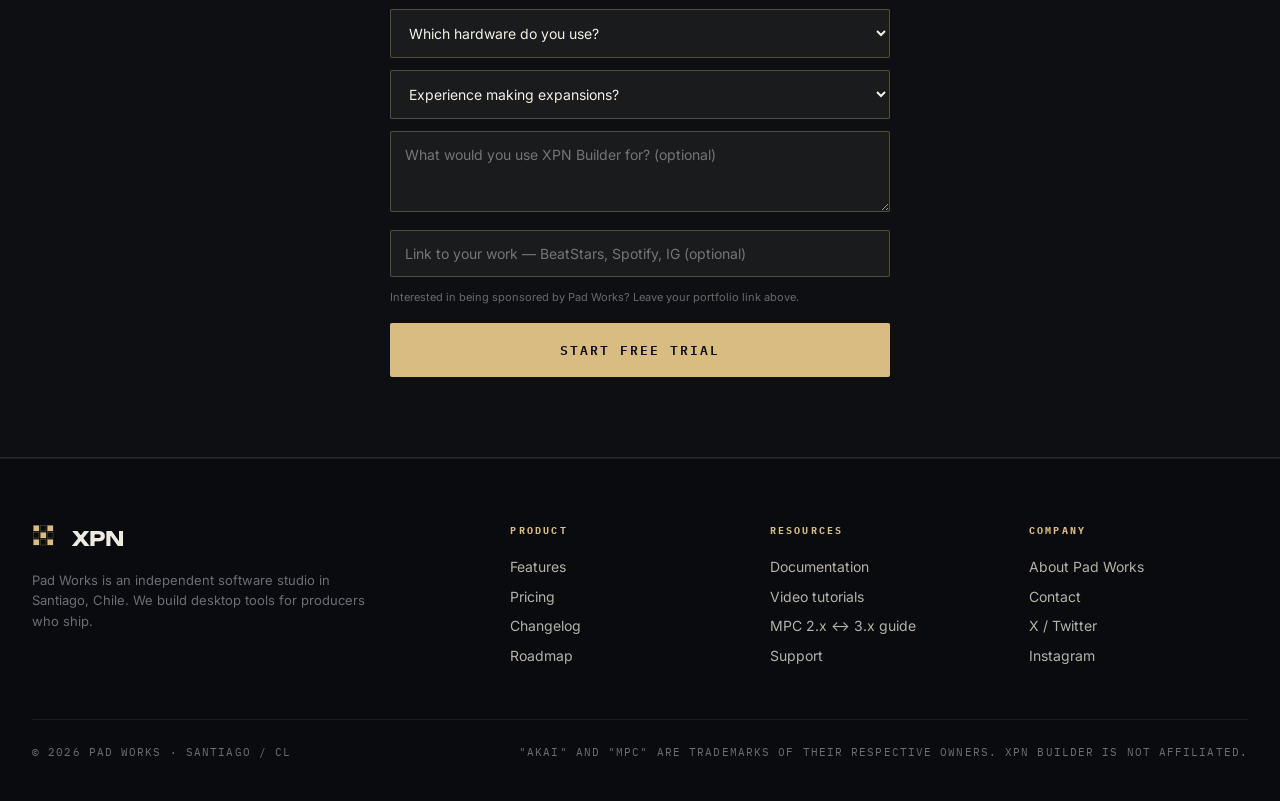
==== commit 1a99f98b: "feat: redirect downloads to Gumroad, beta → free trial, add SEO meta tags Co-Authored-By: Claude Opu" ====
--- a/index.html
+++ b/index.html
@@ -3,8 +3,12 @@
 <head>
 <meta charset="utf-8"/>
 <meta name="viewport" content="width=device-width, initial-scale=1"/>
-<title>XPN Builder — Ship packs. Keep the craft.</title>
-<meta name="description" content="The pro expansion builder for Akai MPC. Sequencer, sampler edits, multi-kit projects. Export to MPC 2.x, 3.x, Ableton and MIDI. macOS only."/>
+<title>Pad Works — XPN Builder | Pro Expansion Builder for MPC</title>
+<meta name="description" content="The pro expansion builder for Akai MPC, SP-404, Ableton, Maschine and Elektron. Smart audio classifier, sequencer, 12 genre templates. $39 lifetime."/>
+<meta property="og:title" content="Pad Works — XPN Builder"/>
+<meta property="og:description" content="The pro expansion builder for MPC. Sequencer, classifier, 12 genres. $39 lifetime."/>
+<meta property="og:url" content="https://padworks.io"/>
+<meta property="og:type" content="website"/>
 <link rel="icon" type="image/x-icon" href="assets/favicon.ico"/>
 <link rel="icon" sizes="16x16" href="assets/favicon.ico"/>
 <link rel="icon" sizes="32x32" href="assets/favicon.ico"/>
@@ -216,14 +220,14 @@
       <a href="#how" data-en="How it works" data-es="Cómo funciona">How it works</a>
       <a href="#pricing" data-en="Pricing" data-es="Pricing">Pricing</a>
       <a href="#collaborators" data-en="Collaborators" data-es="Colaboradores">Collaborators</a>
-      <a href="https://github.com/MARTINMRVS/xpn-builder/releases/download/v1.0.0-beta3/XPN.Builder-1.0.0.dmg" data-en="Download" data-es="Descargar">Download</a>
+      <a href="https://padworks.gumroad.com/l/xpn" data-en="Download" data-es="Descargar">Download</a>
     </nav>
     <div style="display:flex;gap:12px;align-items:center">
       <div class="lang">
         <button class="on" data-lang="en">EN</button>
         <button data-lang="es">ES</button>
       </div>
-      <a href="https://github.com/MARTINMRVS/xpn-builder/releases/download/v1.0.0-beta3/XPN.Builder-1.0.0.dmg" class="btn" data-en="Download" data-es="Descargar">Download</a>
+      <a href="https://padworks.gumroad.com/l/xpn" class="btn" data-en="Download" data-es="Descargar">Download</a>
     </div>
   </div>
 </header>
@@ -241,7 +245,7 @@
         XPN Builder is the pro expansion builder for Akai MPC.
       </p>
       <div class="ctas">
-        <a href="https://github.com/MARTINMRVS/xpn-builder/releases/download/v1.0.0-beta3/XPN.Builder-1.0.0.dmg" class="btn" data-en="Download for macOS ↓" data-es="Descargar para macOS ↓">Download for macOS ↓</a>
+        <a href="https://padworks.gumroad.com/l/xpn" class="btn" data-en="Download for macOS ↓" data-es="Descargar para macOS ↓">Download for macOS ↓</a>
         <a href="#how" class="btn ghost" data-en="See how it works" data-es="Ver cómo funciona">See how it works</a>
       </div>
       <div class="meta">
@@ -576,7 +580,7 @@
           <li data-en="MPC 2.x + 3.x + Ableton + MIDI export" data-es="Export MPC 2.x + 3.x + Ableton + MIDI">MPC 2.x + 3.x + Ableton + MIDI export</li>
           <li data-en="Lifetime updates" data-es="Updates de por vida">Lifetime updates</li>
         </ul>
-        <a href="#" class="btn" data-en="Get XPN Builder · $39" data-es="Comprar XPN Builder · $39">Get XPN Builder · $39</a>
+        <a href="https://padworks.gumroad.com/l/xpn" class="btn" data-en="Get XPN Builder · $39" data-es="Comprar XPN Builder · $39">Get XPN Builder · $39</a>
         <p class="mono" style="text-align:center;color:var(--dust);font-size:11px;letter-spacing:0.18em;margin:4px 0 0;text-transform:uppercase" data-en="After 100 licenses: $59" data-es="Después de 100 licencias: $59">After 100 licenses: $59</p>
       </div>
     </div>
@@ -587,23 +591,23 @@
   <div class="wrap" style="text-align:center">
     <div class="eyebrow" data-en="Ready when you are" data-es="Cuando estés listo">Ready when you are</div>
     <h2 class="sec-title" style="margin:12px 0 32px" data-en="Ship your next pack <em>tonight.</em>" data-es="Publica tu próximo pack <em>esta noche.</em>">Ship your next pack <em>tonight.</em></h2>
-    <a href="https://github.com/MARTINMRVS/xpn-builder/releases/download/v1.0.0-beta3/XPN.Builder-1.0.0.dmg" class="btn" style="padding:18px 32px;font-size:13px" data-en="Download XPN Builder · macOS ↓" data-es="Descargar XPN Builder · macOS ↓">Download XPN Builder · macOS ↓</a>
+    <a href="https://padworks.gumroad.com/l/xpn" class="btn" style="padding:18px 32px;font-size:13px" data-en="Download XPN Builder · macOS ↓" data-es="Descargar XPN Builder · macOS ↓">Download XPN Builder · macOS ↓</a>
     <div class="mono" style="margin-top:20px;color:var(--dust);font-size:11px;letter-spacing:0.2em">MACOS 13+ · 99 MB · V1.0-beta3</div>
   </div>
 </section>
 
 <section id="collaborators" style="padding:80px 0;text-align:center;border-top:1px solid rgba(217,188,130,0.15);border-bottom:1px solid rgba(217,188,130,0.15)">
   <div class="wrap">
-    <p style="color:#D9BC82;font-family:'IBM Plex Mono',monospace;font-size:11px;letter-spacing:3px;margin:0" data-en="BETA PROGRAM" data-es="PROGRAMA BETA">BETA PROGRAM</p>
+    <p style="color:#D9BC82;font-family:'IBM Plex Mono',monospace;font-size:11px;letter-spacing:3px;margin:0" data-en="FREE TRIAL" data-es="PRUEBA GRATIS">FREE TRIAL</p>
     <h2 style="font-family:'Unbounded',sans-serif;font-weight:700;font-size:clamp(28px,4vw,48px);color:#F5F0E6;margin:16px 0;line-height:1.05;letter-spacing:-0.02em"
-      data-en="Help us build the best<br/><span style='color:#D9BC82'>expansion tool ever.</span>"
-      data-es="Ayúdanos a construir la mejor<br/><span style='color:#D9BC82'>herramienta de expansiones.</span>">
-      Help us build the best<br/><span style="color:#D9BC82">expansion tool ever.</span>
+      data-en="Try XPN Builder <span style='color:#D9BC82'>free for 3 days.</span>"
+      data-es="Prueba XPN Builder <span style='color:#D9BC82'>gratis por 3 días.</span>">
+      Try XPN Builder <span style="color:#D9BC82">free for 3 days.</span>
     </h2>
     <p style="color:rgba(245,240,230,0.6);max-width:500px;margin:0 auto 32px;font-size:15px;line-height:1.55"
-      data-en="Get early access with a free beta key. Test, give feedback, shape the product."
-      data-es="Acceso anticipado con clave beta gratuita. Prueba, da feedback, dale forma al producto.">
-      Get early access with a free beta key. Test, give feedback, shape the product.
+      data-en="No credit card. No limits. Fill in the form, get your trial key instantly."
+      data-es="Sin tarjeta de crédito. Sin límites. Llena el formulario y recibe tu clave al instante.">
+      No credit card. No limits. Fill in the form, get your trial key instantly.
     </p>
 
     <form id="betaForm" onsubmit="submitBeta(event)"
@@ -621,35 +625,12 @@
       <select name="hardware" required
         style="width:100%;padding:14px;background:rgba(245,240,230,0.05);border:1px solid rgba(217,188,130,0.3);color:#F5F0E6;font-size:14px;margin-bottom:12px;font-family:inherit;border-radius:2px">
         <option value="" data-en="Which hardware do you use?" data-es="¿Qué hardware usas?">Which hardware do you use?</option>
-        <optgroup label="Akai MPC">
-          <option>MPC Live 1</option>
-          <option>MPC Live 2</option>
-          <option>MPC Live 3</option>
-          <option>MPC One</option>
-          <option>MPC One+</option>
-          <option>MPC X</option>
-          <option>MPC Key</option>
-          <option>Akai Force</option>
-        </optgroup>
-        <optgroup label="Roland">
-          <option>SP-404 MKII</option>
-          <option>SP-404 SX</option>
-        </optgroup>
-        <optgroup label="Elektron">
-          <option>Analog RYTM MKII</option>
-          <option>Digitakt</option>
-          <option>Syntakt</option>
-        </optgroup>
-        <optgroup label="Native Instruments">
-          <option>Maschine MK3</option>
-          <option>Maschine+</option>
-          <option>Maschine Mikro</option>
-        </optgroup>
-        <optgroup label="Software">
-          <option>Ableton Live</option>
-          <option data-en="MPC Software only" data-es="Solo MPC Software">MPC Software only</option>
-          <option data-en="Other DAW" data-es="Otro DAW">Other DAW</option>
-        </optgroup>
+        <option>Akai MPC (Live, One, One+, X, Key, Force)</option>
+        <option>Roland SP-404 MKII</option>
+        <option>Native Instruments Maschine (MK3, Mikro, Plus, Studio)</option>
+        <option>Elektron Analog RYTM MKII</option>
+        <option data-en="Software only (Ableton, FL Studio, other DAW)" data-es="Solo software (Ableton, FL Studio, otro DAW)">Software only (Ableton, FL Studio, other DAW)</option>
+        <option data-en="Other" data-es="Otro">Other</option>
       </select>
 
       <select name="experience" required
@@ -677,7 +658,7 @@
 
       <button type="submit"
         style="width:100%;padding:16px;background:#D9BC82;color:#0D0F14;font-family:'IBM Plex Mono',monospace;font-weight:600;font-size:13px;letter-spacing:2px;border:none;cursor:pointer;border-radius:2px"
-        data-en="REQUEST BETA ACCESS" data-es="SOLICITAR ACCESO BETA">REQUEST BETA ACCESS</button>
+        data-en="START FREE TRIAL" data-es="EMPEZAR PRUEBA GRATIS">START FREE TRIAL</button>
     </form>
 
     <script>
@@ -694,7 +675,7 @@
             body: new FormData(form),
             headers: { 'Accept': 'application/json' }
           });
-          window.location.href = 'https://github.com/MARTINMRVS/xpn-builder/releases/download/v1.0.0-beta3/XPN.Builder-1.0.0.dmg';
+          window.location.href = 'https://padworks.gumroad.com/l/xpn';
         } catch (err) {
           btn.textContent = 'ERROR — TRY AGAIN';
           btn.disabled = false;
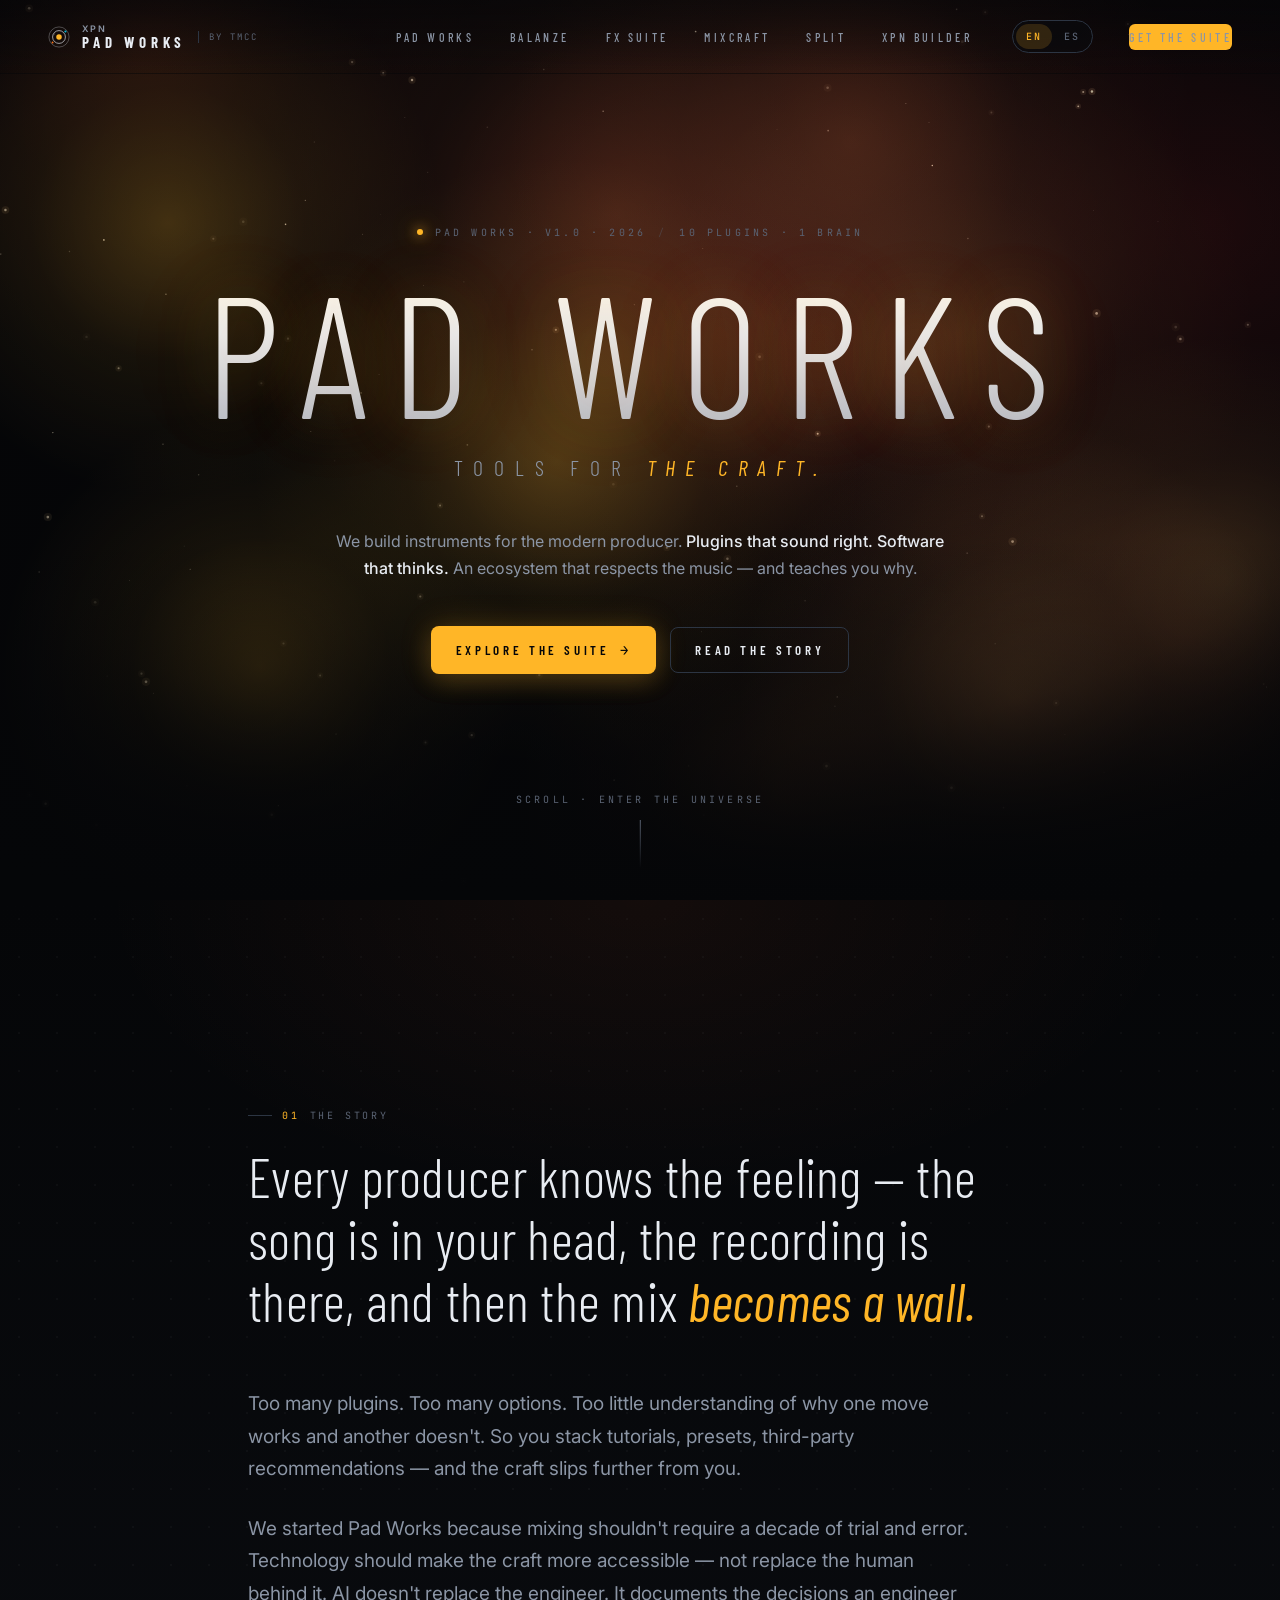
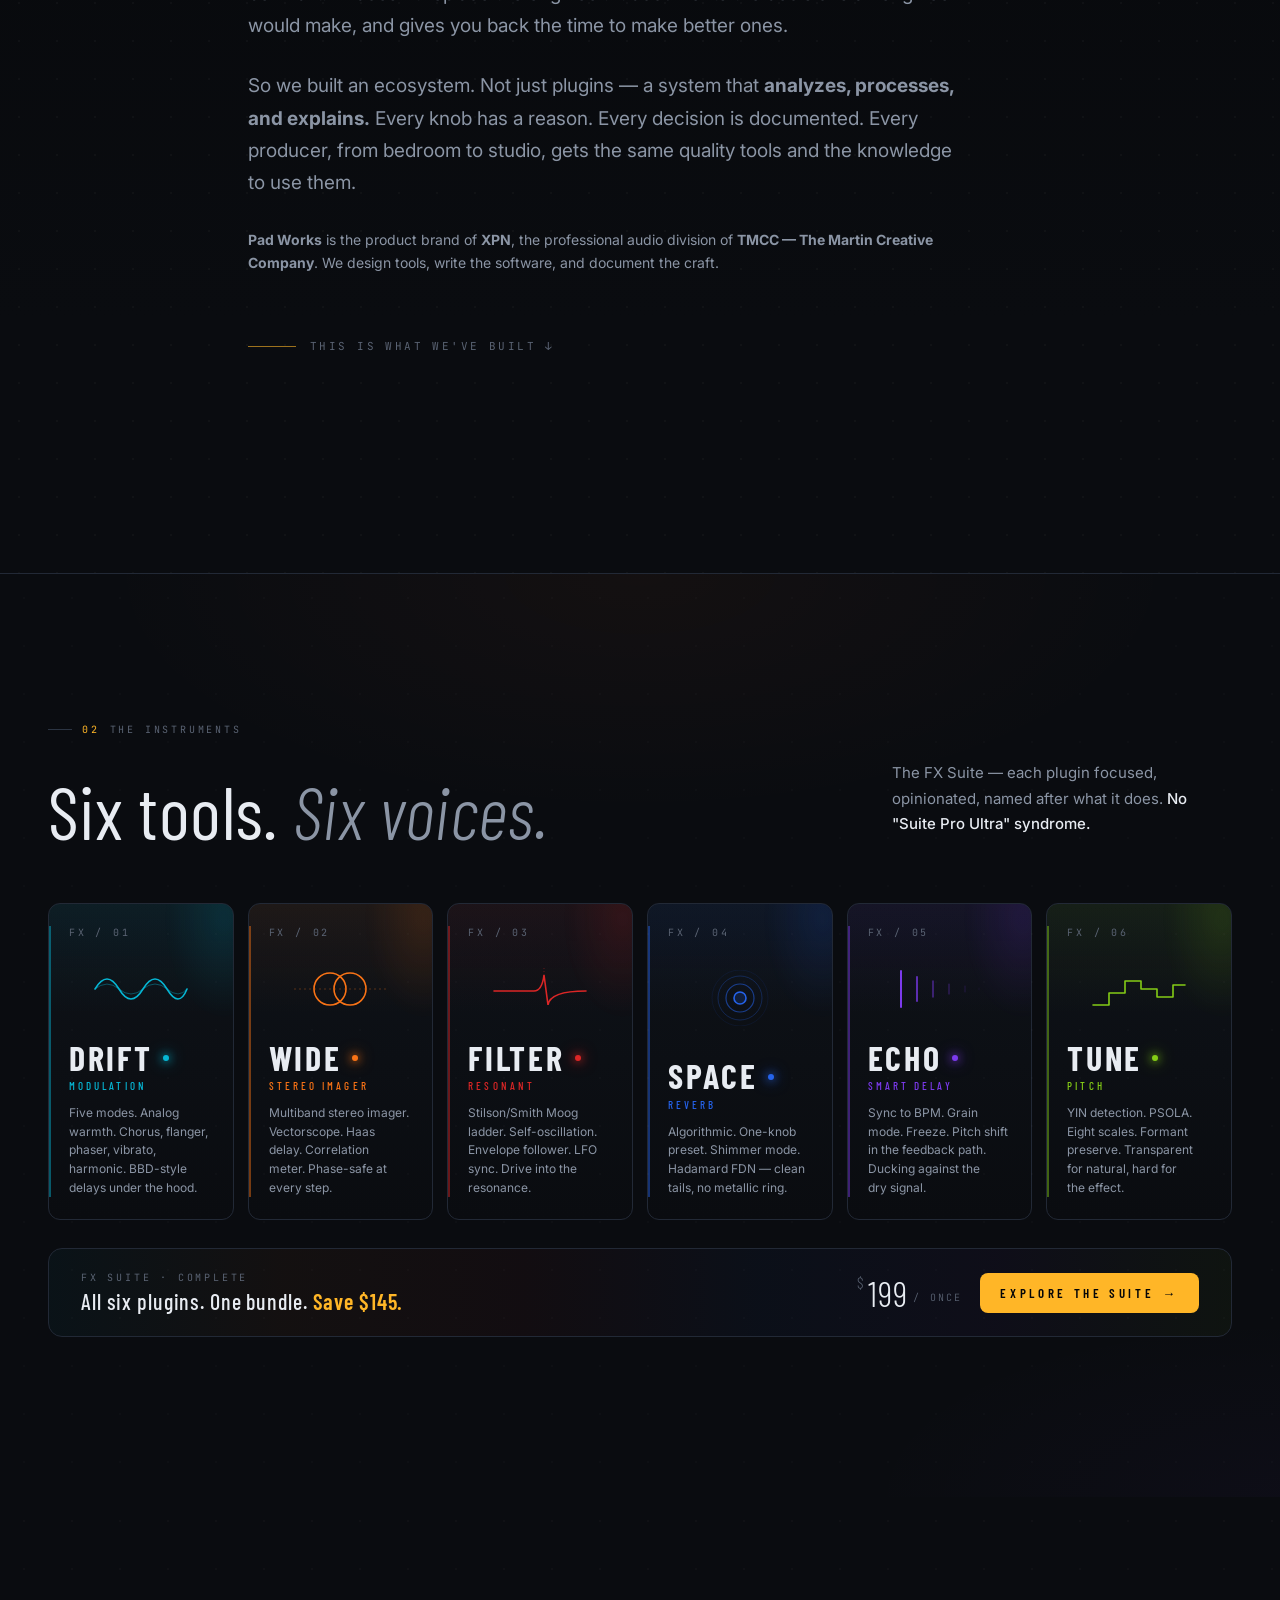
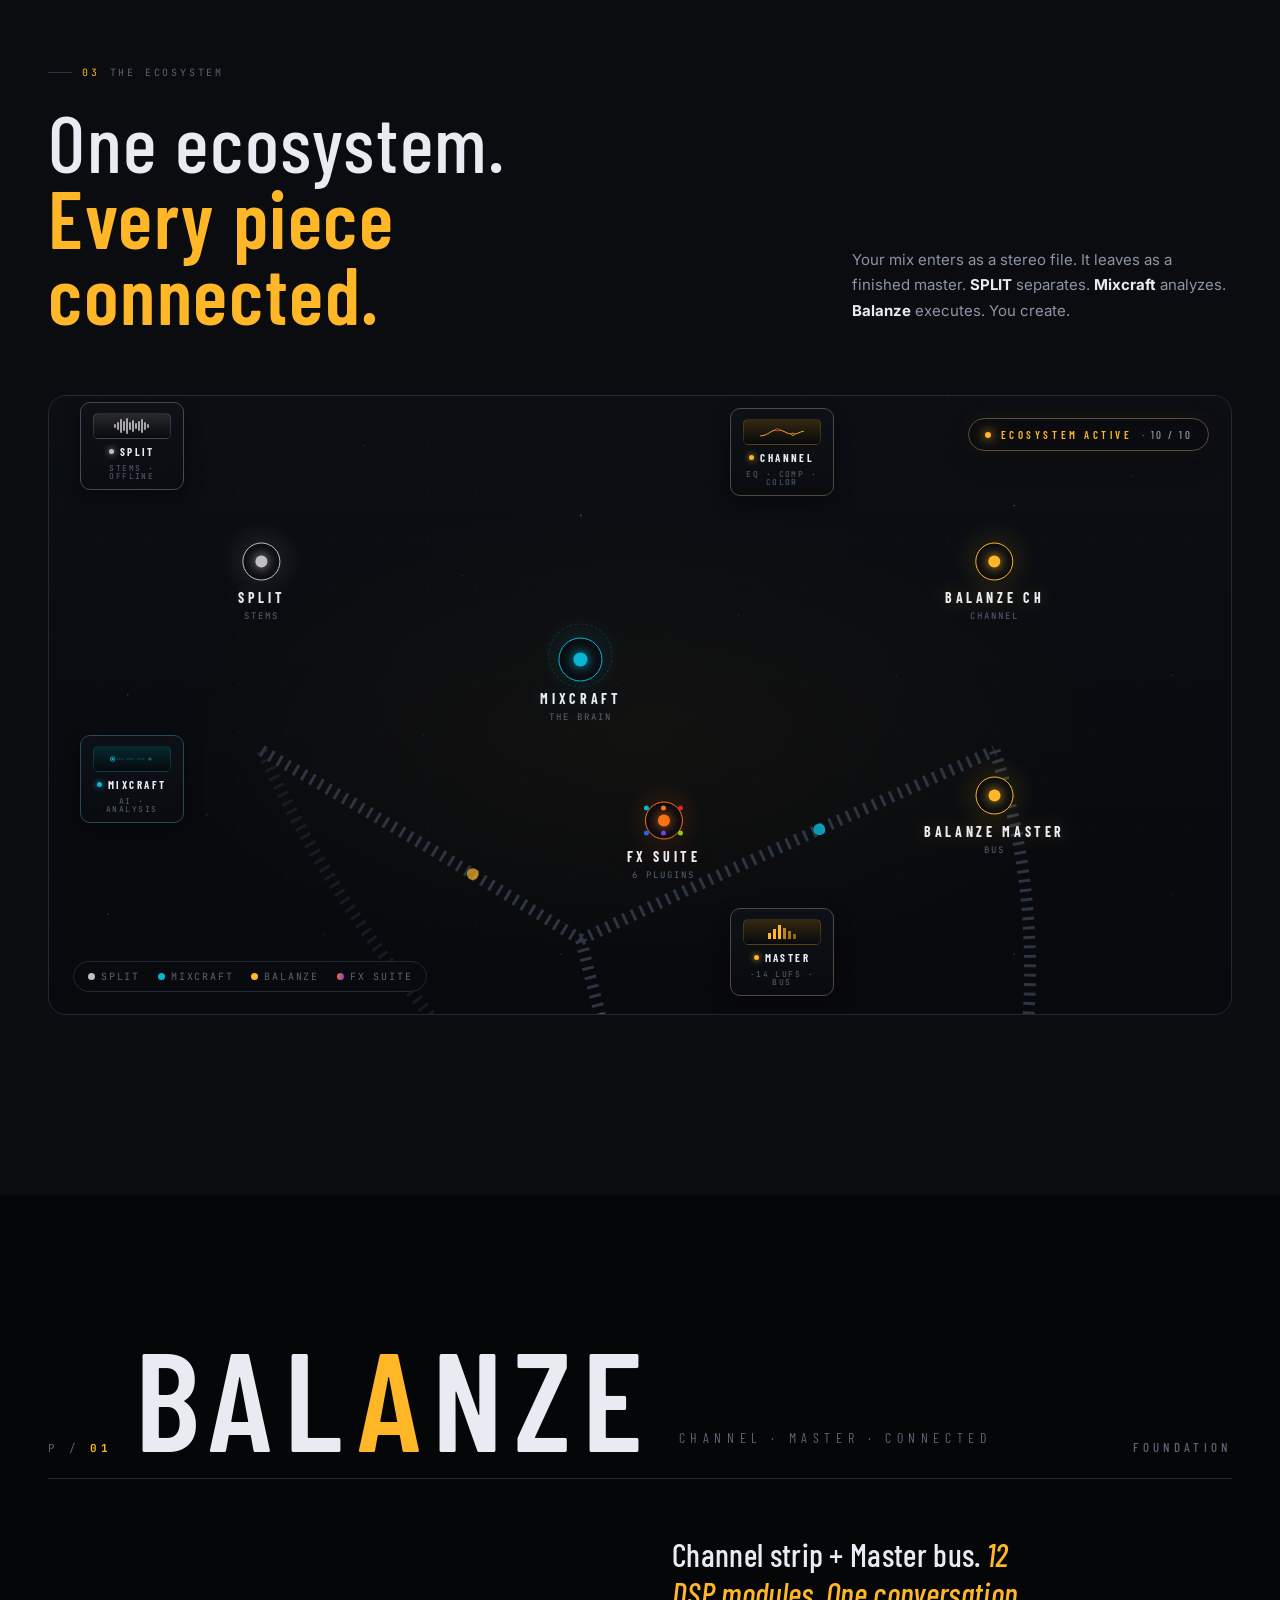
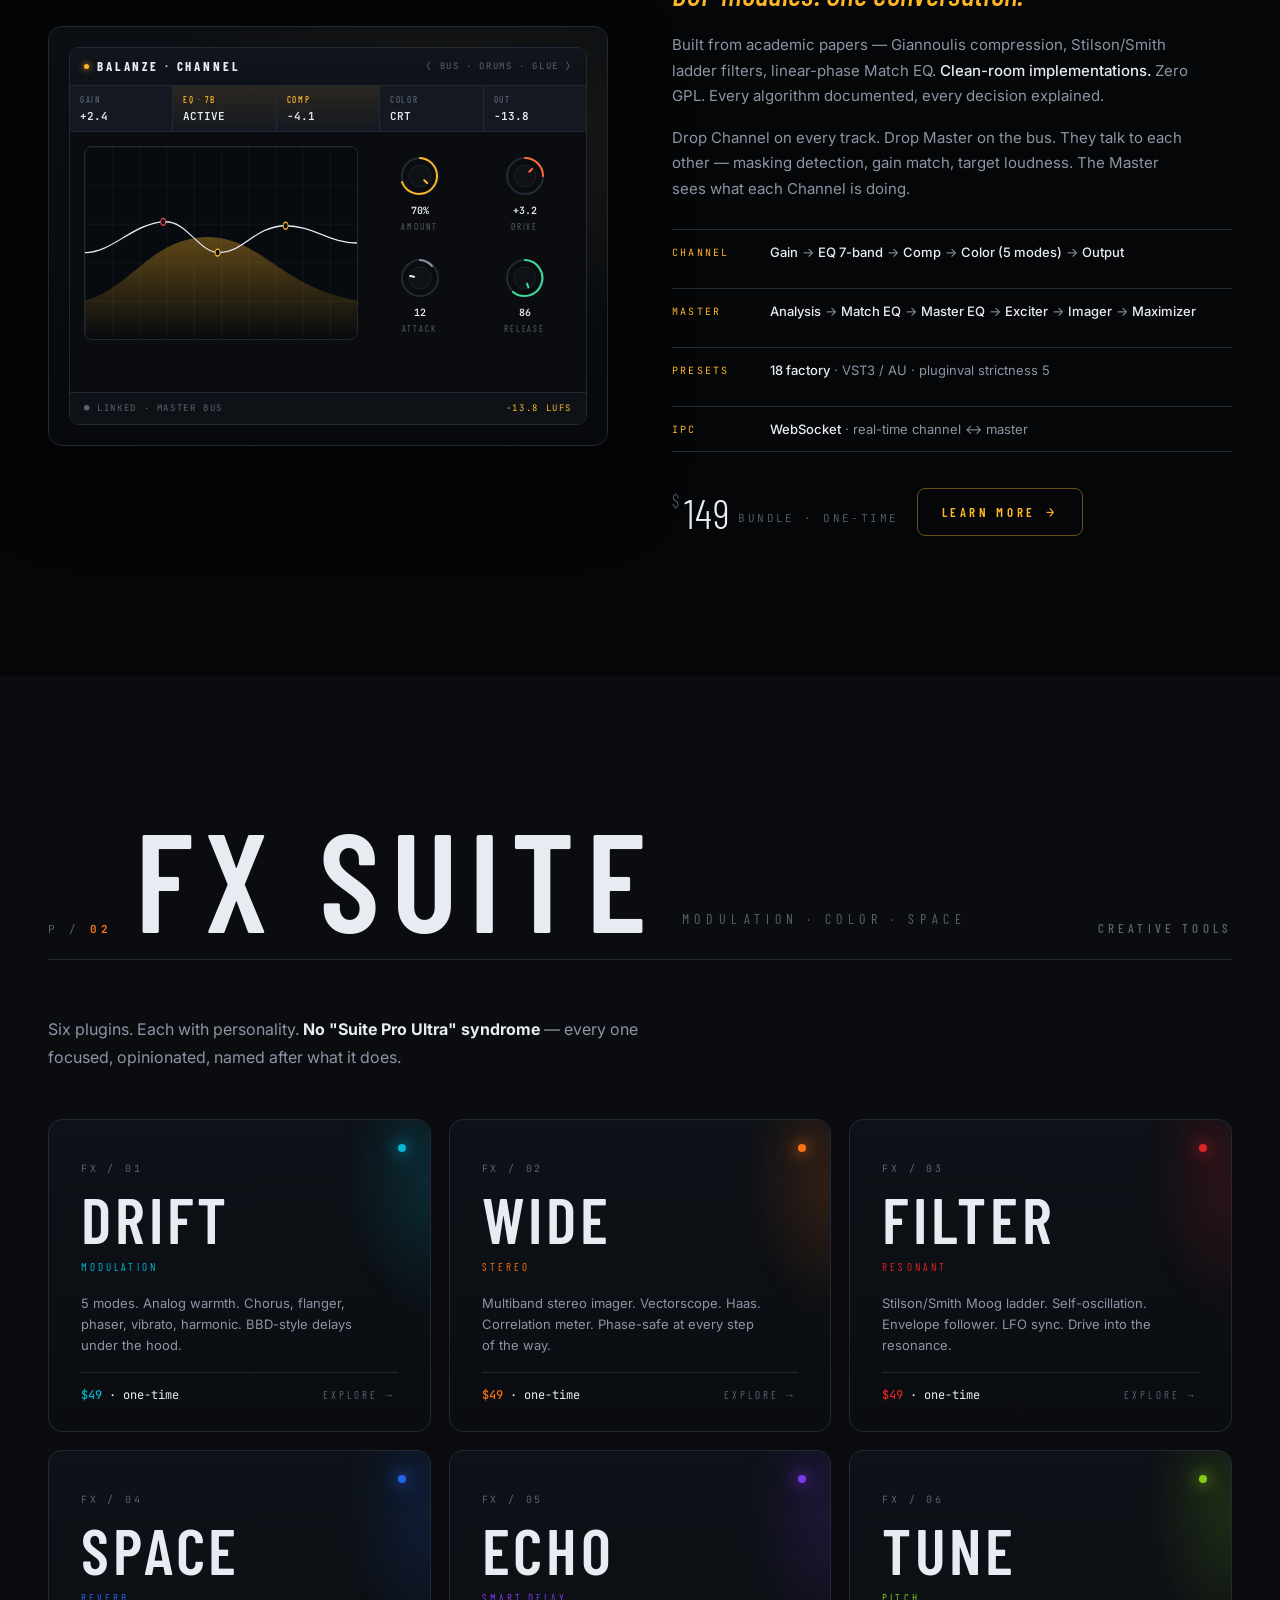
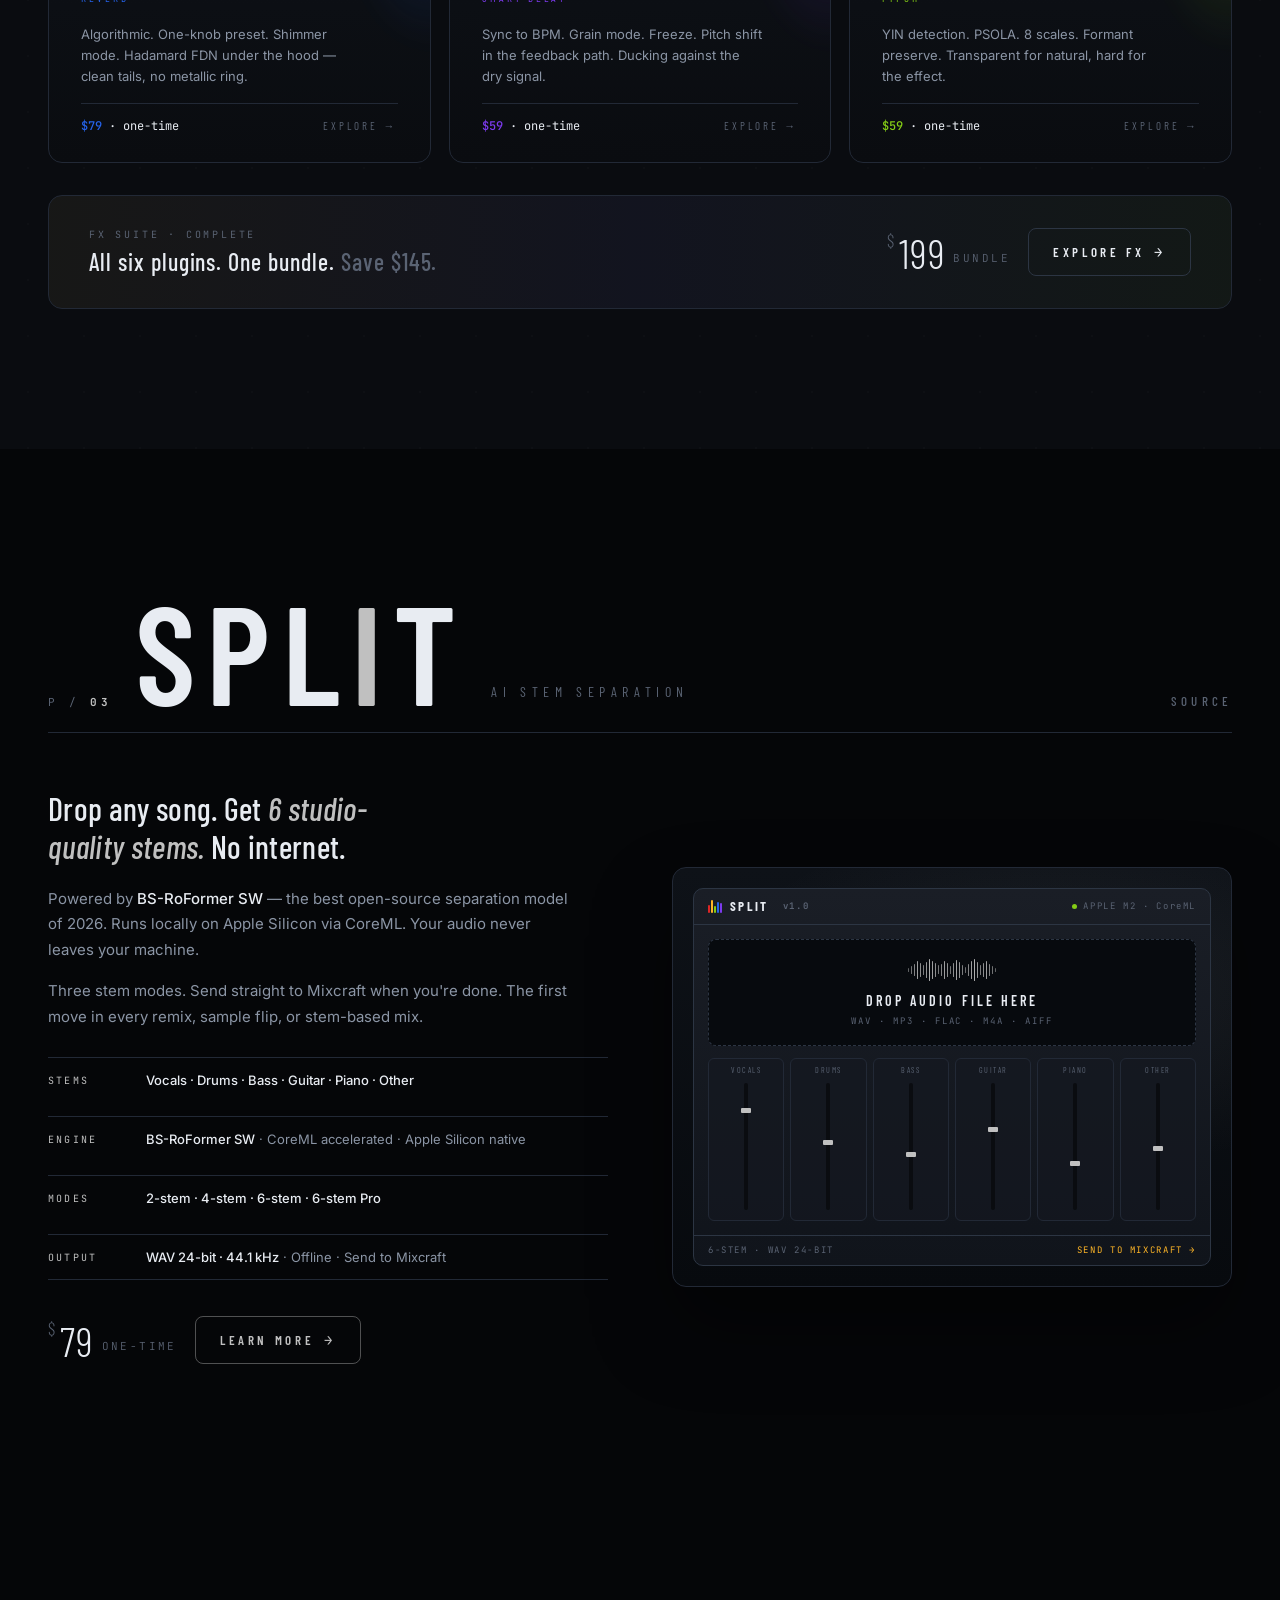
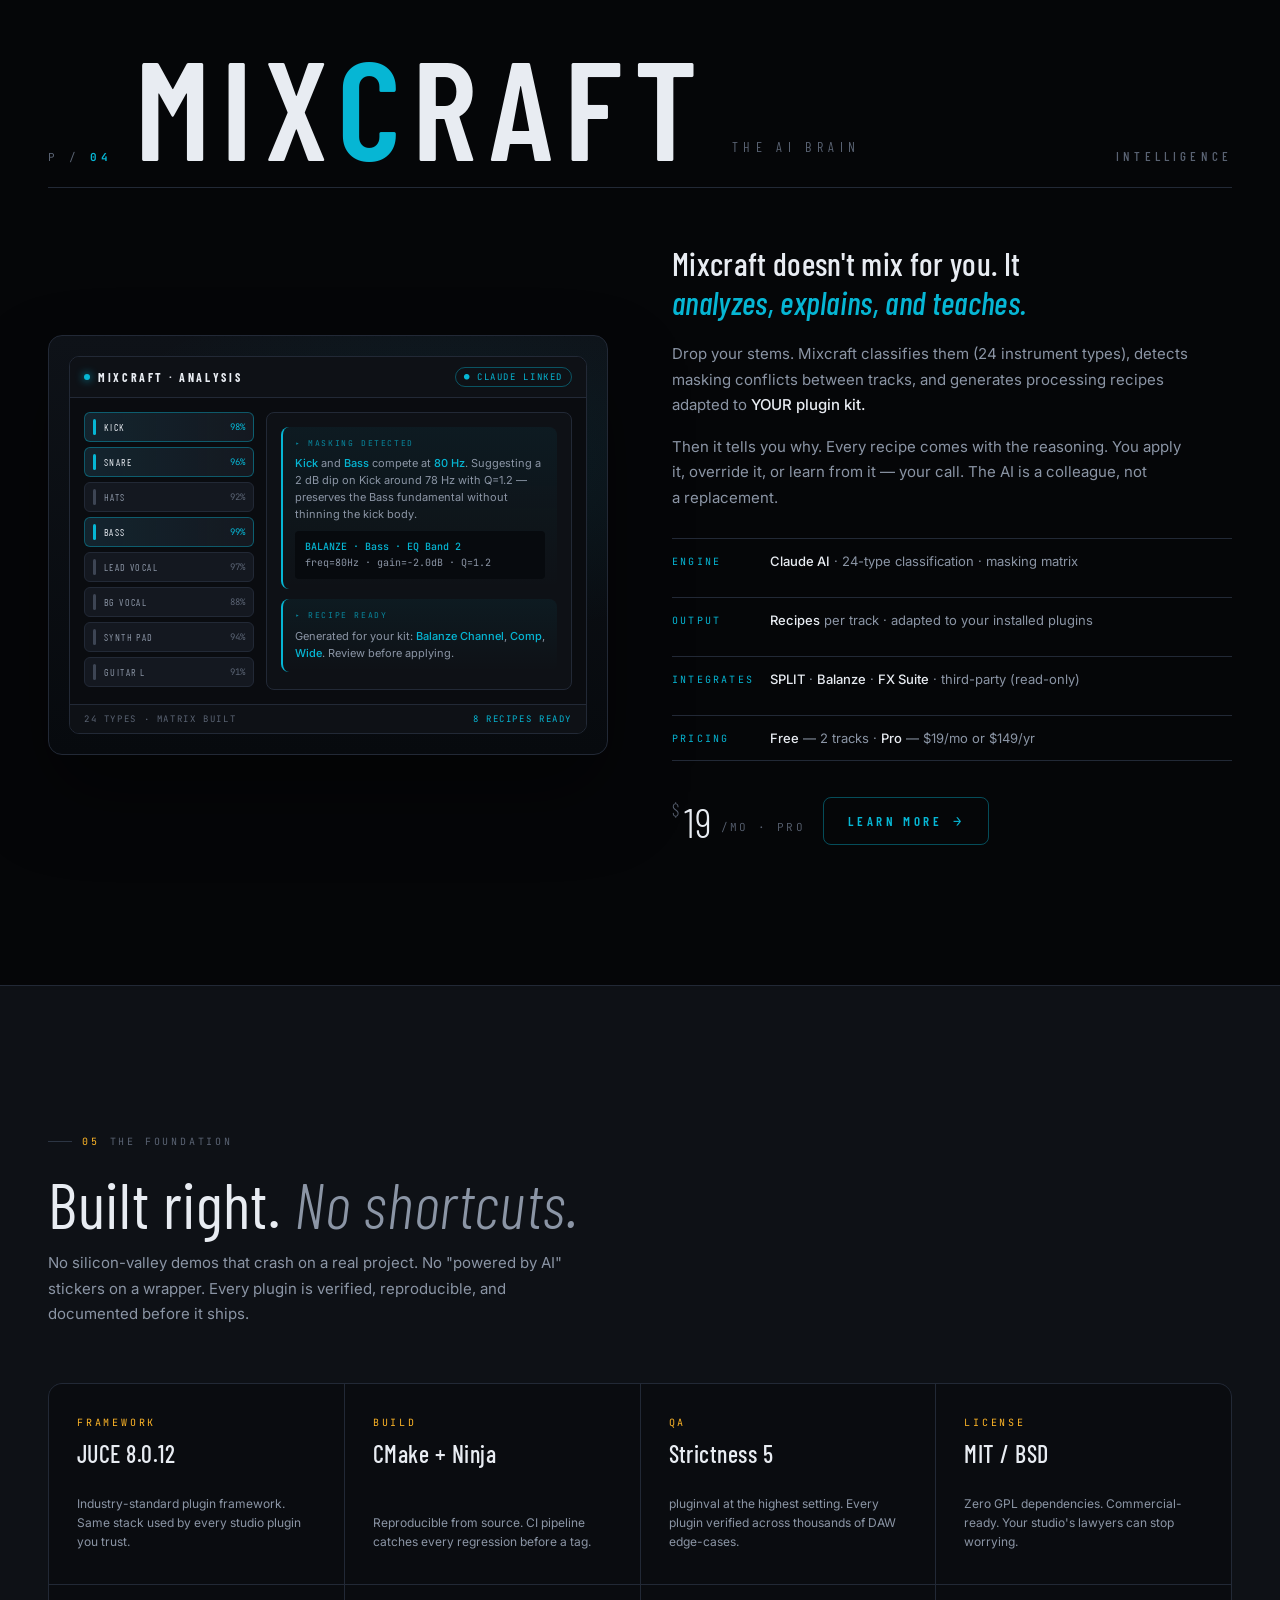
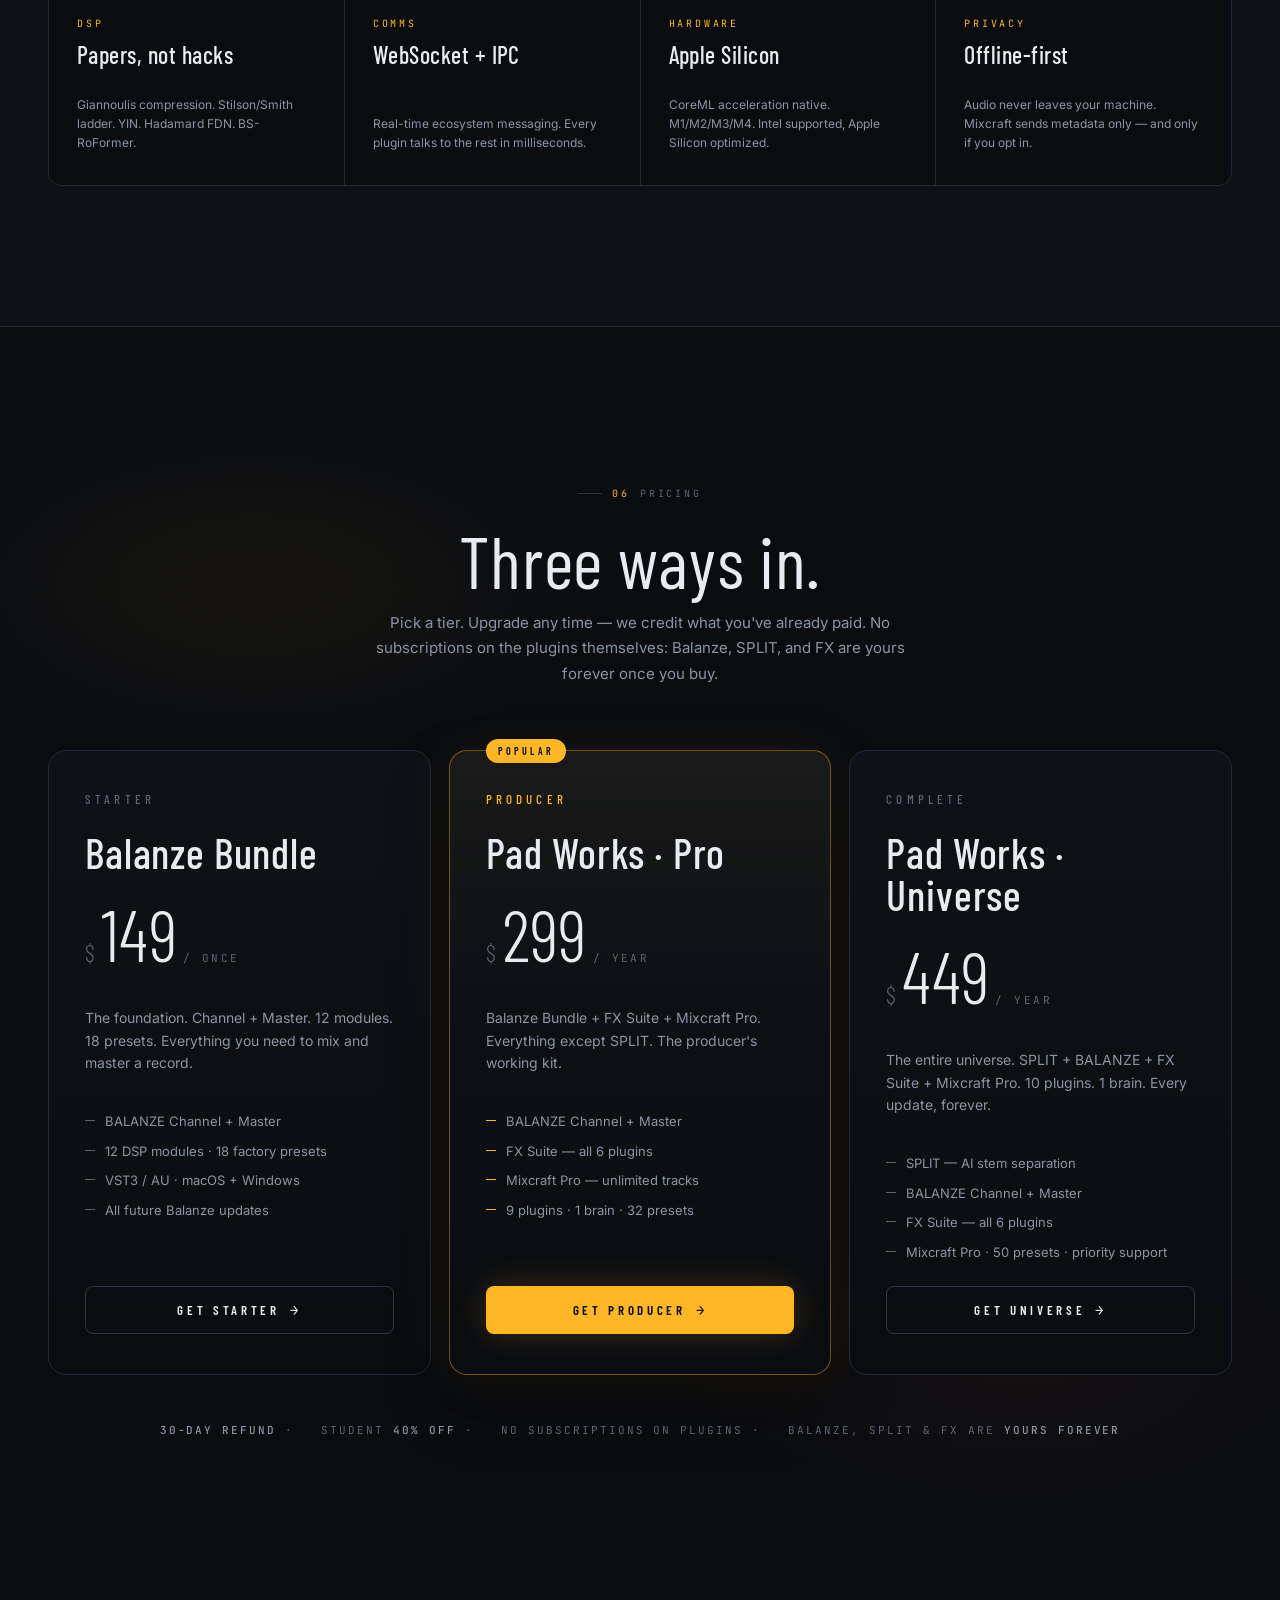
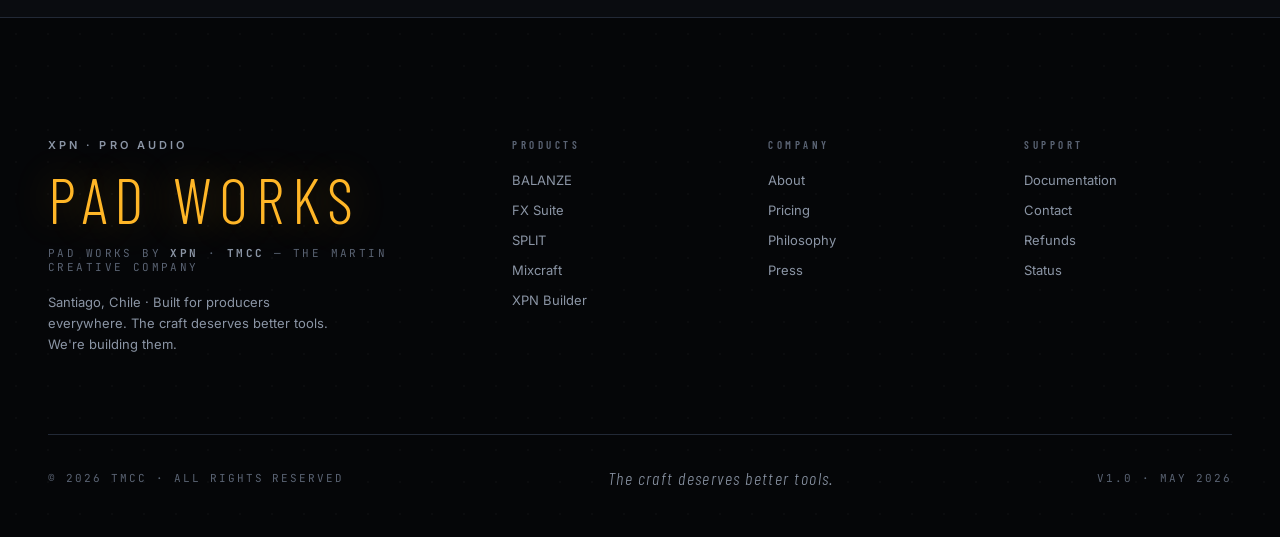
==== commit b8d63be2: "feat: new Pad Works ecosystem home + sub-pages (BALANZE, FX, Mixcraft, SPLIT, XPN Builder preserved)" ====
--- a/index.html
+++ b/index.html
@@ -1,768 +1,2527 @@
 <!doctype html>
 <html lang="en">
 <head>
-<meta charset="utf-8"/>
-<meta name="viewport" content="width=device-width, initial-scale=1"/>
-<title>Pad Works — XPN Builder | Pro Expansion Builder for MPC</title>
-<meta name="description" content="The pro expansion builder for Akai MPC, SP-404, Ableton, Maschine and Elektron. Smart audio classifier, sequencer, 12 genre templates. $39 lifetime."/>
-<meta property="og:title" content="Pad Works — XPN Builder"/>
-<meta property="og:description" content="The pro expansion builder for MPC. Sequencer, classifier, 12 genres. $39 lifetime."/>
-<meta property="og:url" content="https://padworks.io"/>
-<meta property="og:type" content="website"/>
-<link rel="icon" type="image/x-icon" href="assets/favicon.ico"/>
-<link rel="icon" sizes="16x16" href="assets/favicon.ico"/>
-<link rel="icon" sizes="32x32" href="assets/favicon.ico"/>
-<link rel="preconnect" href="https://fonts.googleapis.com">
-<link rel="preconnect" href="https://fonts.gstatic.com" crossorigin>
-<link href="https://fonts.googleapis.com/css2?family=Unbounded:wght@400;500;600;700;800&family=IBM+Plex+Mono:wght@400;500;600&family=Inter:wght@400;500;600&display=swap" rel="stylesheet">
+<meta charset="utf-8" />
+<title>Pad Works — Tools for the craft.</title>
+<meta name="viewport" content="width=1440" />
+<script>
+// Silence benign ResizeObserver loop warnings (host iframe noise) — must run before anything else
+(function(){
+  const re = /ResizeObserver loop/i;
+  window.addEventListener('error', (e) => {
+    if (e && e.message && re.test(e.message)) { e.stopImmediatePropagation(); e.preventDefault(); }
+  }, true);
+  const origErr = console.error;
+  console.error = function(...args){
+    try {
+      if(args[0] && typeof args[0] === 'string' && re.test(args[0])) return;
+      if(args[0] && args[0].message && re.test(args[0].message)) return;
+    } catch(_){}
+    origErr.apply(console, args);
+  };
+})();
+</script>
+<link rel="preconnect" href="https://fonts.googleapis.com" />
+<link rel="preconnect" href="https://fonts.gstatic.com" crossorigin />
+<link href="https://fonts.googleapis.com/css2?family=Barlow+Condensed:wght@200;300;400;500;600;700;800&family=Inter:wght@300;400;500;600;700&family=JetBrains+Mono:wght@400;500;600&display=swap" rel="stylesheet" />
 <style>
-  :root {
-    --ink:#0E0F12; --ink-2:#14161A; --graphite:#17191D; --slate:#24262B; --iron:#3A3D44;
-    --dust:#6A6E76; --bone:#EDEAE2; --champagne:#D9BC82; --champ-hi:#D9BC82; --antique:#8D7A4D;
-    --line:#1c1d20;
-  }
-  *,*::before,*::after{box-sizing:border-box}
-  html{scroll-behavior:smooth}
-  html,body{margin:0;padding:0}
-  body{
-    background:var(--ink); color:var(--bone);
-    font-family:"Inter",system-ui,sans-serif; font-size:16px; line-height:1.55;
-    -webkit-font-smoothing:antialiased; overflow-x:hidden;
-  }
+  :root{
+    /* surfaces */
+    --void:#050608;
+    --bg:#0A0C10;
+    --bg-2:#0E1116;
+    --panel:#141820;
+    --panel-2:#1B2029;
+    --line:#222936;
+    --line-2:#2C3543;
+
+    /* text */
+    --text:#E8ECF2;
+    --text-2:#8B95A5;
+    --text-3:#5A6373;
+    --text-4:#3D4554;
+
+    /* warm signature (universe) */
+    --gold:#FFB627;
+    --orange:#FF6B35;
+    --ember:#8B1A1A;
+
+    /* product accents */
+    --silver:#C0C0C0;
+    --cyan:#06B6D4;
+    --balanze-gold:#FFB627;
+    --drift:#06B6D4;
+    --wide:#F97316;
+    --filter:#DC2626;
+    --space:#2563EB;
+    --echo:#7C3AED;
+    --tune:#84CC16;
+  }
+
+  *{box-sizing:border-box}
+  html,body{margin:0;padding:0;background:var(--void);color:var(--text);font-family:'Inter',sans-serif;-webkit-font-smoothing:antialiased;text-rendering:optimizeLegibility}
+  body{overflow-x:hidden}
   a{color:inherit;text-decoration:none}
-  .mono{font-family:"IBM Plex Mono",ui-monospace,monospace}
-  .eyebrow{font-family:"IBM Plex Mono",monospace;font-size:11px;letter-spacing:0.22em;text-transform:uppercase;color:var(--champagne)}
-  .h1,.h2,.h3{font-family:"Unbounded",sans-serif;font-weight:700;letter-spacing:-0.02em;line-height:1}
-  .wrap{max-width:1280px;margin:0 auto;padding:0 32px}
+
+  .mono{font-family:'JetBrains Mono',monospace;font-variant-numeric:tabular-nums}
+  .cond{font-family:'Barlow Condensed',sans-serif;letter-spacing:.04em}
+
+  /* ==================== NAV ==================== */
+  .nav{
+    position:fixed;top:0;left:0;right:0;z-index:60;
+    display:flex;justify-content:space-between;align-items:center;
+    padding:20px 48px;
+    background:linear-gradient(180deg, rgba(5,6,8,.5) 0%, rgba(5,6,8,0) 100%);
+    backdrop-filter:blur(0px);-webkit-backdrop-filter:blur(0px);
+    transition:background .4s ease, backdrop-filter .4s ease, border-color .4s ease;
+    border-bottom:1px solid transparent;
+  }
+  .nav.scrolled{
+    background:rgba(10,12,16,.72);
+    backdrop-filter:blur(14px);-webkit-backdrop-filter:blur(14px);
+    border-bottom-color:var(--line);
+  }
+  .nav-brand{display:flex;align-items:center;gap:12px}
+  .nav-brand .gly{width:22px;height:22px}
+  .nav-brand .word{
+    font-family:'Barlow Condensed',sans-serif;font-weight:700;
+    font-size:15px;letter-spacing:.32em;text-transform:uppercase;color:var(--text);
+  }
+  .nav-brand .by{
+    font-family:'JetBrains Mono',monospace;font-size:9px;letter-spacing:.22em;text-transform:uppercase;
+    color:var(--text-3);padding-left:10px;border-left:1px solid var(--line-2);
+  }
+  .nav-links{display:flex;gap:36px;align-items:center}
+  .nav-links a{
+    font-family:'Barlow Condensed',sans-serif;font-weight:500;font-size:12px;
+    letter-spacing:.28em;text-transform:uppercase;color:var(--text-2);
+    transition:color .2s ease;position:relative;padding:6px 0;
+  }
+  .nav-links a:hover{color:var(--text)}
+
+  /* language toggle */
+  .lang{
+    display:inline-flex;align-items:center;background:rgba(10,12,16,.5);
+    backdrop-filter:blur(8px);-webkit-backdrop-filter:blur(8px);
+    border:1px solid var(--line-2);border-radius:99px;padding:3px;gap:2px;
+    margin-left:4px;
+  }
+  .lang button{
+    background:transparent;border:0;cursor:pointer;
+    font-family:'JetBrains Mono',monospace;font-weight:500;font-size:10px;
+    letter-spacing:.18em;color:var(--text-3);
+    padding:6px 10px;border-radius:99px;
+    transition:color .2s ease, background .2s ease;
+  }
+  .lang button:hover{color:var(--text-2)}
+  .lang button.on{
+    background:color-mix(in oklab, var(--gold) 16%, transparent);
+    color:var(--gold);
+  }
+  .nav-cta{
+    font-family:'Barlow Condensed',sans-serif;font-weight:600;font-size:12px;
+    letter-spacing:.28em;text-transform:uppercase;color:var(--void);
+    background:var(--gold);padding:10px 18px;border-radius:6px;
+    transition:transform .2s ease, box-shadow .2s ease;
+  }
+  .nav-cta:hover{transform:translateY(-1px);box-shadow:0 8px 24px rgba(255,182,39,.25)}
+
+  /* ==================== HERO ==================== */
+  .hero{
+    position:relative;height:100vh;min-height:760px;width:100%;
+    overflow:hidden;background:var(--void);
+  }
+  #nebula{
+    position:absolute;inset:0;width:100%;height:100%;display:block;
+    cursor:crosshair;
+  }
+  .hero-vignette{
+    position:absolute;inset:0;pointer-events:none;
+    background:
+      radial-gradient(1200px 600px at 50% 40%, transparent 0%, rgba(5,6,8,.35) 65%, var(--void) 100%),
+      linear-gradient(180deg, transparent 60%, var(--void) 100%);
+  }
+  .hero-inner{
+    position:relative;z-index:2;
+    height:100%;display:flex;flex-direction:column;align-items:center;justify-content:center;
+    padding:0 48px;pointer-events:none;
+  }
+  .hero-meta{
+    display:flex;align-items:center;gap:12px;
+    font-family:'JetBrains Mono',monospace;font-size:10px;
+    letter-spacing:.32em;text-transform:uppercase;color:var(--text-3);
+    margin-bottom:36px;
+  }
+  .hero-meta .dot{
+    width:6px;height:6px;border-radius:50%;background:var(--gold);
+    box-shadow:0 0 12px var(--gold), 0 0 24px var(--gold);
+    animation:pulse 2.6s ease-in-out infinite;
+  }
+  @keyframes pulse{0%,100%{opacity:.6}50%{opacity:1}}
+
+  .hero-word{
+    font-family:'Barlow Condensed',sans-serif;font-weight:300;
+    font-size:172px;line-height:.88;letter-spacing:.14em;
+    text-transform:uppercase;margin:0;text-align:center;
+    color:var(--text);
+    text-shadow:
+      0 0 60px rgba(255,182,39,.25),
+      0 0 120px rgba(255,107,53,.15);
+    background:linear-gradient(180deg, #FFF8E8 0%, #E8ECF2 40%, #B8BDC8 100%);
+    -webkit-background-clip:text;background-clip:text;-webkit-text-fill-color:transparent;
+  }
+  .hero-tag{
+    font-family:'Barlow Condensed',sans-serif;font-weight:300;
+    font-size:22px;letter-spacing:.5em;text-transform:uppercase;
+    color:var(--text-2);margin:28px 0 0;
+  }
+  .hero-tag em{font-style:italic;color:var(--gold);font-weight:400;letter-spacing:.45em}
+
+  .hero-sub{
+    max-width:640px;margin:48px 0 0;text-align:center;
+    font-size:16px;line-height:1.7;color:var(--text-2);
+    font-weight:400;
+  }
+  .hero-sub b{color:var(--text);font-weight:500}
+
+  .hero-ctas{
+    display:flex;gap:14px;align-items:center;margin-top:44px;pointer-events:auto;
+  }
   .btn{
-    display:inline-flex; align-items:center; gap:10px;
-    font-family:"IBM Plex Mono",monospace; font-size:12px; letter-spacing:0.14em;
-    text-transform:uppercase; padding:14px 22px; border-radius:2px;
-    border:1px solid var(--champagne); background:var(--champagne); color:var(--ink);
-    font-weight:500; cursor:pointer; transition:.18s;
-  }
-  .btn:hover{background:var(--champ-hi); border-color:var(--champ-hi)}
-  .btn.ghost{background:transparent; color:var(--champagne)}
-  .btn.ghost:hover{background:rgba(217,188,130,0.08); color:var(--champ-hi)}
-
-  .topbar{position:sticky;top:0;z-index:50;backdrop-filter:blur(14px) saturate(120%);background:rgba(14,15,18,0.78);border-bottom:1px solid var(--line)}
-  .topbar .row{display:flex;align-items:center;justify-content:space-between;padding:16px 0}
-  .brand{display:flex;align-items:center;gap:12px}
-  .brand .w{font-family:"Unbounded";font-weight:700;font-size:20px;letter-spacing:-0.02em}
-  .brand .k{font-family:"IBM Plex Mono";font-size:10px;letter-spacing:0.22em;color:var(--champagne);text-transform:uppercase;padding:3px 8px;border:1px solid var(--antique);border-radius:2px}
-  nav.menu{display:flex;gap:32px;font-family:"IBM Plex Mono";font-size:12px;letter-spacing:0.12em;text-transform:uppercase;color:#b5b2a9}
-  nav.menu a:hover{color:var(--champagne)}
-  .lang{display:flex;gap:0;border:1px solid var(--line);border-radius:2px;overflow:hidden;font-family:"IBM Plex Mono";font-size:10px;letter-spacing:0.18em}
-  .lang button{background:transparent;border:0;color:var(--dust);padding:6px 10px;cursor:pointer;font:inherit;text-transform:uppercase}
-  .lang button.on{background:var(--champagne);color:var(--ink);font-weight:500}
-
-  .hero{position:relative;padding:88px 0 120px;
-    background:radial-gradient(900px 400px at 85% 20%, rgba(217,188,130,0.10), transparent 60%),linear-gradient(180deg,#0E0F12 0%, #0a0b0e 100%);
-    overflow:hidden}
-  .hero::after{content:"";position:absolute;inset:0;pointer-events:none;
-    background-image:radial-gradient(circle at 1px 1px, rgba(217,188,130,0.10) 1px, transparent 0);
-    background-size:22px 22px;opacity:0.5;
-    mask-image:linear-gradient(180deg,#000 20%, transparent 100%);
-    -webkit-mask-image:linear-gradient(180deg,#000 20%, transparent 100%)}
-  .hero .grid{display:grid;grid-template-columns:1.1fr 0.9fr;gap:56px;align-items:center;position:relative;z-index:2}
-  /* Headline scale 78% (final design choice from the prototype's Tweaks). */
-  .hero h1{font-size:clamp(44px,6.24vw,87px);letter-spacing:-0.028em}
-  .hero h1 em{font-style:normal;color:var(--champagne)}
-  /* Lede scale 86%. */
-  .hero .lede{max-width:520px;margin:28px 0 40px;color:#b5b2a9;font-size:15.5px;line-height:1.55}
-  .hero .ctas{display:flex;gap:12px;flex-wrap:wrap}
-  .hero .meta{display:flex;gap:24px;margin-top:28px;color:var(--dust);font-family:"IBM Plex Mono";font-size:11px;letter-spacing:0.16em;text-transform:uppercase;flex-wrap:wrap}
-  .hero .meta b{color:var(--champagne);font-weight:500}
-  .mock{background:var(--graphite);border:1px solid var(--line);border-radius:8px;
-    box-shadow:0 40px 100px rgba(0,0,0,0.5), 0 0 0 1px rgba(217,188,130,0.04);
-    overflow:hidden;font-family:"IBM Plex Mono";font-size:11px}
-  .mock-bar{display:flex;align-items:center;gap:6px;padding:10px 14px;border-bottom:1px solid var(--line);background:#11131a}
-  .dot{width:10px;height:10px;border-radius:50%;background:#3a3d44}
-  .mock-title{margin-left:auto;color:var(--dust);font-size:10px;letter-spacing:0.18em;text-transform:uppercase}
-  .mock-body{display:grid;grid-template-columns:180px 1fr 220px;min-height:420px;color:#b5b2a9}
-  .mock-col{padding:16px;border-right:1px solid var(--line)}
-  .mock-col:last-child{border-right:0}
-  .mock-col .sec{font-size:9px;letter-spacing:0.2em;text-transform:uppercase;color:var(--dust);margin:0 0 10px}
-  .mock-col .item{padding:7px 8px;border-radius:3px;display:flex;justify-content:space-between;gap:8px;margin-bottom:2px;color:#d6d2c8}
-  .mock-col .item.active{background:rgba(217,188,130,0.12);color:var(--champagne)}
-  .mock-col .item .c{color:var(--dust)}
-  .pads{display:grid;grid-template-columns:repeat(4,1fr);gap:6px;padding:8px;margin-top:12px}
-  .pad{aspect-ratio:1/1;background:#1c1f26;border:1px solid var(--line);border-radius:3px;display:flex;align-items:center;justify-content:center;color:var(--dust);font-size:10px}
-  .pad.on{background:var(--champagne);color:var(--ink);border-color:var(--champagne)}
-  .pad.half{background:rgba(217,188,130,0.3);border-color:rgba(217,188,130,0.4);color:var(--bone)}
-  .pad.active{outline:1.5px solid var(--champ-hi);outline-offset:2px}
-  .mrow{display:flex;justify-content:space-between;padding:4px 2px;border-bottom:1px dashed var(--line);font-size:10px}
-  .mrow:last-child{border:0}
-  .mrow .k{color:var(--dust)}
-  .mrow .v{color:var(--champagne);font-weight:500}
-  .progress{margin:12px 0 0;height:4px;background:#24262b;border-radius:2px;overflow:hidden}
-  .progress::after{content:"";display:block;height:100%;width:62%;background:linear-gradient(90deg,var(--antique),var(--champagne))}
-
-  .logos{border-top:1px solid var(--line);border-bottom:1px solid var(--line);padding:28px 0;background:#0b0c0f}
-  .logos .list{display:flex;gap:48px;justify-content:space-between;align-items:center;flex-wrap:wrap}
-  .logos .item{font-family:"IBM Plex Mono";font-size:12px;letter-spacing:0.18em;color:#7a7a7a;text-transform:uppercase;display:flex;align-items:center;gap:10px}
-  .logos .item::before{content:"";display:inline-block;width:6px;height:6px;background:var(--antique);transform:rotate(45deg)}
-
-  .section{padding:120px 0;border-top:1px solid var(--line)}
-  .sec-head{display:grid;grid-template-columns:80px 1fr auto;gap:24px;align-items:end;margin-bottom:64px}
-  .sec-num{font-family:"Unbounded";font-weight:300;font-size:64px;color:var(--antique);line-height:0.9}
-  /* Section titles also scaled to 78% to honor the design's final headline scale. */
-  .sec-title{font-family:"Unbounded";font-weight:700;font-size:clamp(28px,3.9vw,50px);letter-spacing:-0.025em;line-height:1.02;margin:0}
-  .sec-title em{font-style:normal;color:var(--champagne)}
-  .sec-meta{font-family:"IBM Plex Mono";font-size:10px;letter-spacing:0.22em;text-transform:uppercase;color:var(--dust);text-align:right}
-
-  .features{display:grid;grid-template-columns:repeat(3,1fr);gap:20px}
-  .feat{border:1px solid var(--line);background:var(--graphite);border-radius:6px;padding:28px;min-height:260px;display:flex;flex-direction:column;gap:14px;position:relative;overflow:hidden;transition:.22s}
-  .feat:hover{border-color:var(--antique);transform:translateY(-2px)}
-  .feat .n{font-family:"IBM Plex Mono";font-size:10px;letter-spacing:0.22em;color:var(--champagne);text-transform:uppercase}
-  .feat h3{font-family:"Unbounded";font-weight:600;font-size:22px;letter-spacing:-0.01em;margin:0;color:var(--bone)}
-  .feat p{margin:0;color:#b5b2a9;font-size:12px;line-height:1.6}
-  .feat.wide{grid-column:span 2}
-
-  /* ── HARDWARE CARDS ── */
-  .hw-grid{display:grid;grid-template-columns:repeat(3,1fr);gap:20px}
-  .hw-card{position:relative;border:1px solid rgba(217,188,130,0.2);background:var(--graphite);border-radius:6px;padding:30px;display:flex;flex-direction:column;gap:10px;transition:.22s;overflow:hidden}
-  .hw-card:hover{border-color:var(--champagne);transform:translateY(-2px)}
-  .hw-card::before{content:"";position:absolute;top:0;left:0;right:0;height:1px;background:linear-gradient(90deg,transparent,rgba(217,188,130,0.6),transparent);opacity:0;transition:opacity .22s}
-  .hw-card:hover::before{opacity:1}
-  .hw-num{position:absolute;top:24px;right:28px;font-family:"IBM Plex Mono";font-size:10px;letter-spacing:0.22em;color:var(--dust)}
-  .hw-brand{font-family:"IBM Plex Mono";font-size:10px;letter-spacing:0.24em;text-transform:uppercase;color:var(--dust);margin-bottom:2px}
-  .hw-name{font-family:"Unbounded";font-weight:700;font-size:30px;letter-spacing:-0.02em;line-height:1.05;margin:0;color:var(--champagne)}
-  .hw-models{font-family:"IBM Plex Mono";font-size:11px;letter-spacing:0.04em;color:var(--bone);margin-top:4px;line-height:1.55}
-  .hw-format{font-family:"IBM Plex Mono";font-size:11px;letter-spacing:0.06em;color:var(--dust);padding:6px 10px;border:1px solid var(--line);border-radius:2px;align-self:flex-start;margin-top:6px}
-  .hw-desc{margin:8px 0 0;color:#b5b2a9;font-size:12px;line-height:1.6}
-  @media (max-width: 900px){
-    .hw-grid{grid-template-columns:repeat(2,1fr)}
-  }
-  @media (max-width: 560px){
-    .hw-grid{grid-template-columns:1fr}
-  }
-
-  .padviz{display:grid;grid-template-columns:repeat(4,1fr);gap:4px;margin-top:6px}
-  .padviz .p{aspect-ratio:1/1;background:#1c1f26;border:1px solid var(--line);border-radius:2px}
-  .padviz .p.on{background:var(--champagne);animation:pulse 2.4s ease-in-out infinite}
-  @keyframes pulse{0%,100%{filter:brightness(1)}50%{filter:brightness(1.3)}}
-  .seqviz{margin-top:6px;height:90px;display:flex;align-items:flex-end;gap:2px;padding:8px;background:var(--ink-2);border:1px solid var(--line);border-radius:3px;overflow:hidden}
-  .seqviz .bar{flex:1;background:linear-gradient(180deg,var(--champ-hi),var(--antique));border-radius:1px 1px 0 0;animation:eq 1.6s ease-in-out infinite}
-  .seqviz .bar:nth-child(1){animation-delay:.0s}.seqviz .bar:nth-child(2){animation-delay:.15s}.seqviz .bar:nth-child(3){animation-delay:.3s}.seqviz .bar:nth-child(4){animation-delay:.45s}.seqviz .bar:nth-child(5){animation-delay:.6s}.seqviz .bar:nth-child(6){animation-delay:.25s}.seqviz .bar:nth-child(7){animation-delay:.1s}.seqviz .bar:nth-child(8){animation-delay:.35s}.seqviz .bar:nth-child(9){animation-delay:.55s}.seqviz .bar:nth-child(10){animation-delay:.2s}.seqviz .bar:nth-child(11){animation-delay:.4s}.seqviz .bar:nth-child(12){animation-delay:.5s}
-  @keyframes eq{0%,100%{height:30%}50%{height:100%}}
-
-  .showcase{display:grid;grid-template-columns:1fr 1fr;gap:48px;align-items:center}
-  .showcase h3{font-family:"Unbounded";font-weight:600;font-size:36px;letter-spacing:-0.015em;margin:0 0 16px}
-  .showcase p{color:#b5b2a9;font-size:14px;line-height:1.65;max-width:480px}
-  .showcase ul{list-style:none;padding:0;margin:24px 0 0;display:grid;gap:12px}
-  .showcase ul li{display:flex;gap:12px;align-items:flex-start;font-size:14px}
-  .showcase ul li::before{content:"";width:10px;height:10px;background:var(--champagne);flex-shrink:0;margin-top:5px}
-  .mock-lg{background:var(--graphite);border:1px solid var(--line);border-radius:8px;overflow:hidden;box-shadow:0 30px 80px rgba(0,0,0,0.5)}
-
-  .pricing{display:grid;grid-template-columns:1fr 1.2fr 1fr;gap:20px;align-items:stretch}
-  .price{border:1px solid var(--line);background:var(--graphite);border-radius:6px;padding:36px;display:flex;flex-direction:column;gap:18px}
-  .price.main{background:var(--ink);border-color:var(--champ-hi);position:relative}
-  .price.main::before{content:"RECOMMENDED";position:absolute;top:-10px;left:36px;
-    font-family:"IBM Plex Mono";font-size:10px;letter-spacing:0.22em;background:var(--champagne);color:var(--ink);padding:4px 10px;border-radius:2px}
-  .price .tier{font-family:"IBM Plex Mono";font-size:11px;letter-spacing:0.22em;color:var(--champagne);text-transform:uppercase}
-  .price .amount{font-family:"Unbounded";font-weight:700;font-size:56px;letter-spacing:-0.02em;line-height:1}
-  .price .amount .c{color:var(--champ-hi)}
-  .price .amount .sub{font-family:"IBM Plex Mono";font-size:12px;color:var(--dust);font-weight:400;letter-spacing:0.12em;margin-left:6px}
-  .price .lead{color:#b5b2a9;font-size:12px;line-height:1.55}
-  .price ul{list-style:none;padding:0;margin:0;display:grid;gap:8px;font-size:13px}
-  .price ul li{display:flex;gap:10px;padding:6px 0;border-bottom:1px dashed var(--line);color:#d6d2c8}
-  .price ul li::before{content:"▸";color:var(--champagne)}
-  .price ul li.no{color:var(--dust)}
-  .price ul li.no::before{content:"—";color:var(--dust)}
-  .price .btn{justify-content:center}
-
-  footer{border-top:1px solid var(--line);padding:64px 0 40px;background:#0a0b0e}
-  footer .frow{display:grid;grid-template-columns:2fr 1fr 1fr 1fr;gap:40px}
-  footer h4{font-family:"IBM Plex Mono";font-size:10px;letter-spacing:0.22em;color:var(--champagne);text-transform:uppercase;margin:0 0 14px}
-  footer a{display:block;color:#b5b2a9;font-size:14px;padding:4px 0}
-  footer a:hover{color:var(--champagne)}
-  footer .legal{margin-top:48px;padding-top:24px;border-top:1px solid var(--line);display:flex;justify-content:space-between;color:var(--dust);font-family:"IBM Plex Mono";font-size:11px;letter-spacing:0.1em;flex-wrap:wrap;gap:16px}
-
-  @media (max-width:920px){
-    .hero .grid{grid-template-columns:1fr}
-    .showcase{grid-template-columns:1fr}
-    .features{grid-template-columns:1fr}
-    .feat.wide{grid-column:auto}
-    .pricing{grid-template-columns:1fr}
-    footer .frow{grid-template-columns:1fr 1fr}
-    nav.menu{display:none}
-    .sec-head{grid-template-columns:1fr;gap:10px}
-    .sec-num{font-size:36px}
-    .mock-body{grid-template-columns:1fr}
-    .mock-col{border-right:0;border-bottom:1px solid var(--line)}
-  }
+    display:inline-flex;align-items:center;gap:10px;
+    padding:14px 24px;border-radius:8px;
+    font-family:'Barlow Condensed',sans-serif;font-weight:600;font-size:13px;
+    letter-spacing:.28em;text-transform:uppercase;
+    cursor:pointer;border:1px solid transparent;
+    transition:transform .2s ease, box-shadow .2s ease, background .2s ease, border-color .2s ease;
+  }
+  .btn.primary{
+    background:var(--gold);color:var(--void);
+    box-shadow:0 0 32px rgba(255,182,39,.2), 0 8px 24px rgba(255,182,39,.15);
+  }
+  .btn.primary:hover{transform:translateY(-2px);box-shadow:0 0 40px rgba(255,182,39,.32), 0 12px 32px rgba(255,182,39,.22)}
+  .btn.ghost{background:transparent;color:var(--text);border-color:var(--line-2)}
+  .btn.ghost:hover{border-color:var(--text-2);background:rgba(255,255,255,.02)}
+  .btn .arr{font-family:'JetBrains Mono',monospace;font-weight:400;font-size:14px}
+
+  .hero-scroll{
+    position:absolute;bottom:32px;left:50%;transform:translateX(-50%);
+    display:flex;flex-direction:column;align-items:center;gap:14px;z-index:3;
+    pointer-events:none;
+  }
+  .hero-scroll .lbl{
+    font-family:'JetBrains Mono',monospace;font-size:10px;letter-spacing:.32em;
+    color:var(--text-3);text-transform:uppercase;
+  }
+  .hero-scroll .ln{
+    width:1px;height:48px;background:linear-gradient(180deg, var(--text-3), transparent);
+    position:relative;overflow:hidden;
+  }
+  .hero-scroll .ln::after{
+    content:"";position:absolute;top:-24px;left:0;width:1px;height:24px;
+    background:linear-gradient(180deg, transparent, var(--gold));
+    animation:trickle 2.2s ease-in-out infinite;
+  }
+  @keyframes trickle{0%{top:-24px}100%{top:48px}}
+
+  /* ==================== SECTION CHROME ==================== */
+  section{position:relative}
+  .container{max-width:1320px;margin:0 auto;padding:0 48px}
+  .sec-tag{
+    display:inline-flex;align-items:center;gap:10px;
+    font-family:'JetBrains Mono',monospace;font-size:10px;letter-spacing:.28em;
+    text-transform:uppercase;color:var(--text-3);margin-bottom:24px;
+  }
+  .sec-tag .num{color:var(--gold)}
+  .sec-tag .dash{width:24px;height:1px;background:var(--line-2)}
+
+  /* ==================== STORY ==================== */
+  .story{
+    padding:200px 0 220px;
+    background:
+      radial-gradient(900px 500px at 50% 0%, rgba(255,107,53,.06), transparent 60%),
+      linear-gradient(180deg, var(--void) 0%, var(--bg) 80%);
+    position:relative;overflow:hidden;
+  }
+  .story::before{
+    content:"";position:absolute;inset:0;
+    background-image:radial-gradient(rgba(255,255,255,.45) .8px, transparent .8px);
+    background-size:38px 38px;background-position:0 0;
+    opacity:.06;pointer-events:none;
+  }
+  .story-wrap{max-width:880px;margin:0 auto;padding:0 48px;position:relative}
+  .story h2{
+    font-family:'Barlow Condensed',sans-serif;font-weight:300;
+    font-size:54px;line-height:1.15;letter-spacing:.005em;
+    margin:0 0 56px;color:var(--text);text-wrap:balance;
+  }
+  .story h2 em{font-style:italic;color:var(--gold);font-weight:400}
+  .story p{
+    font-size:19px;line-height:1.7;color:var(--text-2);
+    font-weight:400;margin:0 0 28px;max-width:720px;text-wrap:pretty;
+  }
+  .story p:last-of-type{color:var(--text);font-size:18px}
+  .story-foot{
+    margin-top:64px;display:flex;align-items:center;gap:14px;
+    font-family:'JetBrains Mono',monospace;font-size:11px;letter-spacing:.22em;
+    text-transform:uppercase;color:var(--text-3);
+  }
+  .story-foot .ln{width:48px;height:1px;background:var(--gold);opacity:.6}
+
+  /* ==================== INSTRUMENTS (FX preview) ==================== */
+  .instruments{
+    padding:140px 0 160px;background:var(--bg);position:relative;overflow:hidden;
+    border-top:1px solid var(--line);
+  }
+  .instruments::before{
+    content:"";position:absolute;inset:0;
+    background:
+      radial-gradient(900px 400px at 50% 0%, rgba(255,107,53,.04), transparent 60%),
+      radial-gradient(700px 300px at 100% 100%, rgba(124,58,237,.03), transparent 60%);
+    pointer-events:none;
+  }
+  .instruments::after{
+    content:"";position:absolute;inset:0;
+    background-image:radial-gradient(rgba(255,255,255,.4) .8px, transparent .8px);
+    background-size:48px 48px;opacity:.04;pointer-events:none;
+  }
+  .inst-head{
+    display:flex;justify-content:space-between;align-items:flex-end;
+    margin:0 0 56px;gap:48px;position:relative;
+  }
+  .inst-head h2{
+    font-family:'Barlow Condensed',sans-serif;font-weight:400;
+    font-size:74px;line-height:.95;letter-spacing:.005em;margin:0;
+    color:var(--text);max-width:640px;text-wrap:balance;
+  }
+  .inst-head h2 em{font-style:italic;color:var(--text-2);font-weight:300}
+  .inst-head h2 .ac{color:var(--gold);font-weight:500}
+  .inst-head p{
+    font-size:15px;line-height:1.7;color:var(--text-2);
+    max-width:340px;margin:0;padding-bottom:10px;text-wrap:pretty;
+  }
+  .inst-head p b{color:var(--text);font-weight:500}
+
+  .tools-grid{
+    display:grid;grid-template-columns:repeat(6, 1fr);gap:14px;position:relative;
+  }
+  .tool-card{
+    --acc:#FFB627;
+    position:relative;
+    background:
+      linear-gradient(180deg, color-mix(in oklab, var(--acc) 7%, transparent) 0%, transparent 35%),
+      linear-gradient(180deg,#0E1218,#0A0C10);
+    border:1px solid var(--line);
+    border-radius:12px;
+    padding:22px 20px 22px;
+    display:flex;flex-direction:column;
+    min-height:270px;
+    text-decoration:none;color:inherit;
+    transition:border-color .3s ease, transform .3s ease, box-shadow .3s ease;
+    overflow:hidden;
+  }
+  .tool-card::before{
+    content:"";position:absolute;left:0;top:22px;bottom:22px;width:2px;
+    background:var(--acc);opacity:.45;
+    transition:opacity .3s ease, width .3s ease;
+  }
+  .tool-card::after{
+    content:"";position:absolute;top:-40%;right:-40%;width:90%;height:90%;
+    border-radius:50%;
+    background:radial-gradient(closest-side, color-mix(in oklab, var(--acc) 22%, transparent), transparent 70%);
+    opacity:.55;transition:opacity .35s ease, transform .35s ease;pointer-events:none;
+    filter:blur(4px);
+  }
+  .tool-card:hover{
+    border-color:color-mix(in oklab, var(--acc) 40%, var(--line));
+    transform:translateY(-5px);
+    box-shadow:
+      0 18px 40px rgba(0,0,0,.45),
+      0 0 36px color-mix(in oklab, var(--acc) 12%, transparent);
+  }
+  .tool-card:hover::before{opacity:1;width:3px}
+  .tool-card:hover::after{opacity:.95;transform:translate(-6%, 6%)}
+  .tool-card .t-num{
+    font-family:'JetBrains Mono',monospace;font-size:10px;letter-spacing:.28em;
+    color:var(--text-3);text-transform:uppercase;
+  }
+  .tool-card .t-vis{
+    flex:1;display:flex;align-items:center;justify-content:center;
+    margin:18px 0 22px;min-height:64px;position:relative;z-index:1;
+  }
+  .tool-card .t-vis svg{display:block}
+  .tool-card .t-name{
+    font-family:'Barlow Condensed',sans-serif;font-weight:700;font-size:34px;
+    line-height:.9;letter-spacing:.08em;text-transform:uppercase;
+    color:var(--text);display:flex;align-items:center;gap:10px;margin:0 0 6px;
+  }
+  .tool-card .t-name .d{
+    width:6px;height:6px;border-radius:50%;background:var(--acc);
+    box-shadow:0 0 8px var(--acc), 0 0 16px var(--acc);
+  }
+  .tool-card .t-tag{
+    font-family:'Barlow Condensed',sans-serif;font-weight:500;font-size:11px;
+    letter-spacing:.28em;text-transform:uppercase;color:var(--acc);margin:0 0 12px;
+  }
+  .tool-card .t-one{
+    font-size:12px;line-height:1.55;color:var(--text-2);text-wrap:pretty;margin:0;
+  }
+  .inst-foot{
+    margin-top:28px;padding:22px 32px;
+    border:1px solid var(--line);border-radius:14px;
+    background:linear-gradient(90deg,
+      rgba(6,182,212,.04),
+      rgba(249,115,22,.04),
+      rgba(220,38,38,.04),
+      rgba(37,99,235,.04),
+      rgba(124,58,237,.04),
+      rgba(132,204,22,.04));
+    display:flex;justify-content:space-between;align-items:center;gap:24px;flex-wrap:wrap;
+  }
+  .inst-foot .l{display:flex;flex-direction:column;gap:4px}
+  .inst-foot .l .kicker{
+    font-family:'JetBrains Mono',monospace;font-size:10px;letter-spacing:.28em;
+    color:var(--text-3);text-transform:uppercase;
+  }
+  .inst-foot .l .ttl{
+    font-family:'Barlow Condensed',sans-serif;font-weight:500;font-size:22px;
+    letter-spacing:.04em;color:var(--text);
+  }
+  .inst-foot .l .ttl b{color:var(--gold);font-weight:600}
+  .inst-foot .r{display:flex;align-items:center;gap:18px}
+  .inst-foot .price-tag{
+    font-family:'Barlow Condensed',sans-serif;font-weight:300;
+    font-size:36px;line-height:1;letter-spacing:.02em;color:var(--text);
+  }
+  .inst-foot .price-tag .cur{font-size:16px;color:var(--text-3);vertical-align:top;padding-right:3px}
+  .inst-foot .price-tag .unit{
+    font-family:'JetBrains Mono',monospace;font-size:10px;letter-spacing:.22em;
+    color:var(--text-3);text-transform:uppercase;display:inline-block;margin-left:6px;vertical-align:middle;
+  }
+  .inst-foot .lk{
+    font-family:'Barlow Condensed',sans-serif;font-weight:600;font-size:13px;
+    letter-spacing:.28em;text-transform:uppercase;color:var(--void);
+    background:var(--gold);padding:12px 20px;border-radius:8px;
+    display:inline-flex;align-items:center;gap:8px;
+    transition:transform .2s ease, box-shadow .2s ease;
+  }
+  .inst-foot .lk:hover{transform:translateY(-2px);box-shadow:0 12px 32px rgba(255,182,39,.22)}
+
+  /* ==================== ECOSYSTEM ==================== */
+  .ecosystem{
+    padding:160px 0 180px;
+    background:var(--bg);position:relative;overflow:hidden;
+  }
+  .ecosystem::before{
+    content:"";position:absolute;inset:0;
+    background-image:radial-gradient(rgba(255,255,255,.45) .8px, transparent .8px);
+    background-size:48px 48px;background-position:0 0;opacity:.05;pointer-events:none;
+  }
+  .eco-head{display:flex;justify-content:space-between;align-items:flex-end;margin-bottom:64px;gap:48px}
+  .eco-head h2{
+    font-family:'Barlow Condensed',sans-serif;font-weight:500;
+    font-size:80px;line-height:.95;letter-spacing:.02em;margin:0;
+    color:var(--text);max-width:560px;text-wrap:balance;
+  }
+  .eco-head h2 .glow{color:var(--gold);font-weight:600}
+  .eco-head p{
+    font-size:15px;line-height:1.7;color:var(--text-2);max-width:380px;margin:0;
+    padding-bottom:8px;text-wrap:pretty;
+  }
+  .eco-map{
+    position:relative;height:620px;
+    border:1px solid var(--line);border-radius:18px;
+    background:
+      radial-gradient(800px 400px at 50% 55%, rgba(255,182,39,.04), transparent 60%),
+      linear-gradient(180deg, #0B0E13 0%, #07090C 100%);
+    overflow:hidden;cursor:crosshair;
+  }
+  .eco-bg{position:absolute;inset:0;width:100%;height:100%;pointer-events:none}
+
+  /* cursor follower halo — smooth lerped, intensifies near nodes */
+  .eco-cursor{
+    position:absolute;width:200px;height:200px;border-radius:50%;
+    left:0;top:0;pointer-events:none;z-index:2;
+    background:radial-gradient(closest-side,
+      color-mix(in oklab, var(--cur, #FFB627) 16%, transparent),
+      transparent 72%);
+    transform:translate3d(-9999px,-9999px,0) translate(-50%,-50%) scale(var(--cs,1));
+    transition:background .4s ease;
+    mix-blend-mode:screen;
+    opacity:0;
+  }
+  .eco-map.has-cursor .eco-cursor{opacity:1}
+
+  /* ecosystem active pill (top right) */
+  .eco-pill{
+    position:absolute;top:22px;right:22px;z-index:5;
+    display:inline-flex;align-items:center;gap:10px;
+    padding:9px 16px;border-radius:99px;
+    background:rgba(10,12,16,.7);backdrop-filter:blur(12px);-webkit-backdrop-filter:blur(12px);
+    border:1px solid color-mix(in oklab, var(--gold) 28%, var(--line));
+    font-family:'Barlow Condensed',sans-serif;font-weight:600;font-size:11px;
+    letter-spacing:.32em;text-transform:uppercase;color:var(--gold);
+    box-shadow:0 8px 24px rgba(0,0,0,.3), 0 0 24px rgba(255,182,39,.08);
+  }
+  .eco-pill .d{
+    width:6px;height:6px;border-radius:50%;background:var(--gold);
+    box-shadow:0 0 10px var(--gold), 0 0 20px var(--gold);
+    animation:pulse 2.2s ease-in-out infinite;
+  }
+  .eco-pill em{font-style:normal;color:var(--text-2);font-weight:500;letter-spacing:.22em}
+
+  /* legend bottom */
+  .eco-legend{
+    position:absolute;left:24px;bottom:22px;display:flex;gap:18px;align-items:center;
+    font-family:'JetBrains Mono',monospace;font-size:10px;letter-spacing:.18em;
+    text-transform:uppercase;color:var(--text-3);z-index:5;
+    background:rgba(10,12,16,.55);backdrop-filter:blur(6px);
+    padding:8px 14px;border-radius:99px;border:1px solid var(--line);
+  }
+  .eco-legend .item{display:flex;align-items:center;gap:6px}
+  .eco-legend .sw{width:7px;height:7px;border-radius:50%}
+
+  /* MAIN HUBS — HTML-positioned for precise smooth hover */
+  .eco-hub{
+    --hub:#FFB627;
+    position:absolute;transform:translate(-50%,-50%);
+    display:flex;flex-direction:column;align-items:center;gap:8px;
+    z-index:4;cursor:pointer;
+  }
+  .eco-hub .halo{
+    position:absolute;left:50%;top:18px;
+    width:160px;height:160px;border-radius:50%;
+    transform:translate(-50%,-50%) scale(.7);
+    background:radial-gradient(closest-side,
+      color-mix(in oklab, var(--hub) 28%, transparent),
+      transparent 72%);
+    pointer-events:none;
+    transition:transform .55s cubic-bezier(.2,.7,.2,1), opacity .4s ease;
+    opacity:.45;
+  }
+  .eco-hub:hover .halo,.eco-hub.near .halo{
+    transform:translate(-50%,-50%) scale(1.5);
+    opacity:1;
+  }
+  .eco-hub .ring{
+    width:38px;height:38px;border-radius:50%;
+    border:1.8px solid var(--hub);background:#0A0C10;
+    display:flex;align-items:center;justify-content:center;
+    position:relative;
+    transition:transform .35s cubic-bezier(.2,.7,.2,1), box-shadow .35s ease;
+  }
+  .eco-hub .ring::after{
+    content:"";width:12px;height:12px;border-radius:50%;
+    background:var(--hub);box-shadow:0 0 12px var(--hub);
+    transition:transform .35s ease;
+  }
+  .eco-hub.lg .ring{width:44px;height:44px}
+  .eco-hub.lg .ring::after{width:14px;height:14px}
+  .eco-hub:hover .ring,.eco-hub.near .ring{
+    transform:scale(1.12);
+    box-shadow:0 0 0 4px color-mix(in oklab, var(--hub) 14%, transparent),
+               0 0 24px color-mix(in oklab, var(--hub) 45%, transparent);
+  }
+  .eco-hub:hover .ring::after,.eco-hub.near .ring::after{transform:scale(1.15)}
+  /* mixcraft has an extra orbit ring */
+  .eco-hub.lg .ring{
+    box-shadow:0 0 0 0 transparent;
+  }
+  .eco-hub .orbit{
+    position:absolute;left:50%;top:18px;transform:translate(-50%,-50%);
+    width:64px;height:64px;border-radius:50%;
+    border:1px dashed color-mix(in oklab, var(--hub) 35%, transparent);
+    opacity:.6;animation:hubSpin 14s linear infinite;
+    pointer-events:none;
+  }
+  @keyframes hubSpin{to{transform:translate(-50%,-50%) rotate(360deg)}}
+  .eco-hub .lbl{
+    font-family:'Barlow Condensed',sans-serif;font-weight:700;font-size:14px;
+    letter-spacing:.26em;text-transform:uppercase;color:var(--text);
+    white-space:nowrap;text-align:center;
+    text-shadow:0 0 16px color-mix(in oklab, var(--hub) 25%, transparent);
+  }
+  .eco-hub .sub{
+    font-family:'JetBrains Mono',monospace;font-size:9px;letter-spacing:.22em;
+    text-transform:uppercase;color:var(--text-3);margin-top:-4px;
+  }
+  /* fx cluster — show 6 dots inside the ring */
+  .eco-hub .fx-dots{
+    position:absolute;left:50%;top:50%;transform:translate(-50%,-50%);
+    width:48px;height:48px;
+    display:grid;grid-template-columns:repeat(3,1fr);gap:3px;
+    place-items:center;
+  }
+  .eco-hub .fx-dots span{width:5px;height:5px;border-radius:50%}
+
+  /* CONNECTION LINES — SVG only for these */
+  .eco-lines{position:absolute;inset:0;pointer-events:none;z-index:1}
+
+  /* PLUGIN MINI-THUMBNAILS — Aladin reveal */
+  .eco-chip{
+    --acc:#FFB627;
+    position:absolute;transform:translate(-50%,-50%);
+    width:104px;padding:10px 12px 9px;
+    background:linear-gradient(180deg, rgba(14,18,24,.92), rgba(10,12,16,.78));
+    backdrop-filter:blur(6px);-webkit-backdrop-filter:blur(6px);
+    border:1px solid color-mix(in oklab, var(--acc) 24%, var(--line));
+    border-radius:10px;
+    display:flex;flex-direction:column;gap:7px;
+    cursor:pointer;z-index:3;user-select:none;
+    box-shadow:0 6px 18px rgba(0,0,0,.4);
+    /* aladin starting state */
+    opacity:0;
+    filter:blur(18px) brightness(1.6);
+    transform:translate(-50%, calc(-50% + 18px)) scale(.5) rotate(var(--rot,-4deg));
+    transition:
+      opacity 1.1s cubic-bezier(.2,.7,.2,1),
+      filter 1.1s cubic-bezier(.2,.7,.2,1),
+      transform 1.1s cubic-bezier(.2,.7,.2,1),
+      border-color .3s ease,
+      box-shadow .3s ease;
+  }
+  .eco-map.in .eco-chip{
+    opacity:1;
+    filter:blur(0) brightness(1);
+    transform:translate(-50%,-50%) scale(1) rotate(0);
+  }
+  .eco-map.in .eco-chip:hover{
+    border-color:var(--acc);
+    box-shadow:0 10px 28px color-mix(in oklab, var(--acc) 22%, transparent),
+               0 0 32px color-mix(in oklab, var(--acc) 18%, transparent);
+    transform:translate(-50%,-50%) scale(1.08);
+    z-index:6;
+  }
+  .eco-chip .vis{
+    height:26px;border-radius:5px;
+    background:
+      linear-gradient(180deg, color-mix(in oklab, var(--acc) 18%, transparent), transparent),
+      #07090C;
+    border:1px solid color-mix(in oklab, var(--acc) 18%, transparent);
+    position:relative;overflow:hidden;
+    display:flex;align-items:center;justify-content:center;
+  }
+  .eco-chip .name{
+    font-family:'Barlow Condensed',sans-serif;font-weight:700;font-size:11px;
+    letter-spacing:.22em;text-transform:uppercase;color:var(--text);
+    text-align:center;display:flex;align-items:center;justify-content:center;gap:6px;line-height:1;
+  }
+  .eco-chip .name .d{
+    width:5px;height:5px;border-radius:50%;background:var(--acc);
+    box-shadow:0 0 6px var(--acc);flex:none;
+  }
+  .eco-chip .tag{
+    font-family:'JetBrains Mono',monospace;font-size:8px;letter-spacing:.18em;
+    text-transform:uppercase;color:var(--text-3);text-align:center;line-height:1;
+  }
+  /* mini visuals inside chip */
+  .eco-chip .wv{display:flex;gap:1.5px;align-items:center;height:100%}
+  .eco-chip .wv span{width:1.5px;background:var(--acc);border-radius:1px;opacity:.85}
+  .eco-chip .kn{
+    width:18px;height:18px;border-radius:50%;
+    border:1.5px solid var(--acc);background:#070A0E;position:relative;
+  }
+  .eco-chip .kn::after{
+    content:"";position:absolute;top:2px;left:50%;width:1.5px;height:5px;
+    background:var(--acc);border-radius:1px;
+    transform:translateX(-50%) rotate(var(--rot,40deg));
+    transform-origin:50% 100%;
+  }
+  .eco-chip .ar{
+    width:22px;height:14px;border-radius:50% 50% 0 0/100% 100% 0 0;
+    border:1.5px solid var(--acc);border-bottom:0;
+  }
+  .eco-chip .grid6{display:grid;grid-template-columns:repeat(3,4px);gap:2px}
+  .eco-chip .grid6 span{width:4px;height:4px;border-radius:50%;background:var(--acc)}
+  .eco-chip .grid6 span:nth-child(odd){opacity:.5}
+
+  /* chip plumes (extra Aladin smoke per chip) */
+  .eco-chip .smoke{
+    position:absolute;left:50%;top:50%;width:80px;height:80px;
+    border-radius:50%;pointer-events:none;
+    background:radial-gradient(closest-side, color-mix(in oklab, var(--acc) 30%, transparent), transparent 70%);
+    transform:translate(-50%,-50%) scale(.2);opacity:0;
+    transition:transform 1.4s ease, opacity 1.4s ease;
+  }
+  .eco-map.in .eco-chip .smoke{
+    transform:translate(-50%,-50%) scale(1.8);opacity:0;
+  }
+
+  /* tooltip */
+
+  /* ==================== PRODUCTS — section frame ==================== */
+  .product{padding:140px 0;position:relative;overflow:hidden}
+  .product-head{
+    display:grid;grid-template-columns:auto 1fr auto;gap:24px;align-items:baseline;
+    margin-bottom:56px;padding-bottom:20px;border-bottom:1px solid var(--line);
+  }
+  .product-no{
+    font-family:'JetBrains Mono',monospace;font-size:11px;letter-spacing:.32em;
+    color:var(--text-3);
+  }
+  .product-no b{color:var(--prod, var(--gold))}
+  .product-kind{
+    font-family:'Barlow Condensed',sans-serif;font-weight:500;font-size:13px;
+    letter-spacing:.32em;text-transform:uppercase;color:var(--text-3);text-align:right;
+  }
+
+  .product-title{
+    display:flex;align-items:flex-end;gap:24px;flex-wrap:wrap;
+  }
+  .product-title h2{
+    font-family:'Barlow Condensed',sans-serif;font-weight:600;
+    font-size:140px;line-height:.88;letter-spacing:.08em;
+    text-transform:uppercase;margin:0;color:var(--text);
+  }
+  .product-title h2 .accent{color:var(--prod, var(--gold))}
+  .product-tag{
+    font-family:'Barlow Condensed',sans-serif;font-weight:400;
+    font-size:14px;letter-spacing:.4em;text-transform:uppercase;
+    color:var(--text-3);padding-bottom:12px;
+  }
+
+  .product-body{
+    display:grid;grid-template-columns:1fr 1fr;gap:64px;align-items:center;
+    margin-top:56px;
+  }
+  .product-copy h3{
+    font-family:'Barlow Condensed',sans-serif;font-weight:500;font-size:32px;
+    line-height:1.2;letter-spacing:.01em;margin:0 0 20px;color:var(--text);text-wrap:balance;
+  }
+  .product-copy p{
+    font-size:15px;line-height:1.7;color:var(--text-2);margin:0 0 16px;max-width:520px;text-wrap:pretty;
+  }
+  .product-copy p b{color:var(--text);font-weight:500}
+  .spec-list{
+    margin:28px 0 0;padding:0;list-style:none;
+    display:flex;flex-direction:column;gap:14px;
+  }
+  .spec-list li{
+    display:grid;grid-template-columns:80px 1fr;gap:18px;align-items:center;
+    padding:14px 0;border-top:1px solid var(--line);
+    font-size:13px;color:var(--text-2);
+  }
+  .spec-list li:last-child{border-bottom:1px solid var(--line)}
+  .spec-list .k{
+    font-family:'JetBrains Mono',monospace;font-size:10px;letter-spacing:.22em;
+    text-transform:uppercase;color:var(--prod, var(--gold));
+  }
+  .spec-list .v b{color:var(--text);font-weight:500}
+
+  .product-foot{
+    display:flex;align-items:center;gap:18px;margin-top:36px;
+  }
+  .price-tag{
+    font-family:'Barlow Condensed',sans-serif;font-weight:300;
+    font-size:42px;line-height:1;letter-spacing:.02em;color:var(--text);
+  }
+  .price-tag .cur{font-size:18px;color:var(--text-3);vertical-align:top;padding-right:4px}
+  .price-tag .unit{
+    font-family:'JetBrains Mono',monospace;font-size:11px;letter-spacing:.22em;
+    color:var(--text-3);text-transform:uppercase;display:inline-block;margin-left:8px;vertical-align:middle;
+  }
+  .btn.prod{
+    background:transparent;color:var(--prod, var(--gold));border-color:color-mix(in oklab, var(--prod, var(--gold)) 40%, transparent);
+  }
+  .btn.prod:hover{
+    background:color-mix(in oklab, var(--prod, var(--gold)) 12%, transparent);
+    border-color:var(--prod, var(--gold));
+    box-shadow:0 0 24px color-mix(in oklab, var(--prod, var(--gold)) 22%, transparent);
+  }
+
+  /* product visual frame */
+  .product-vis{
+    position:relative;border:1px solid var(--line);border-radius:14px;
+    background:linear-gradient(180deg,#0B0E13,#07090C);
+    aspect-ratio:4/3;overflow:hidden;
+    box-shadow:0 40px 80px rgba(0,0,0,.4);
+  }
+  .product-vis::before{
+    content:"";position:absolute;inset:0;
+    background:radial-gradient(600px 300px at 70% 30%, color-mix(in oklab, var(--prod) 8%, transparent), transparent 60%);
+    pointer-events:none;
+  }
+  .product-vis.reverse + .product-copy{order:-1}
+
+  /* ==================== BALANZE plugin mockup ==================== */
+  .bz-mock{position:absolute;inset:20px;border:1px solid var(--line);border-radius:10px;background:var(--bg);overflow:hidden;display:grid;grid-template-rows:38px 1fr 32px}
+  .bz-head{display:flex;align-items:center;justify-content:space-between;padding:0 14px;border-bottom:1px solid var(--line);background:linear-gradient(180deg,#11151C,#0E1218)}
+  .bz-head .name{display:flex;align-items:center;gap:8px;font-family:'Barlow Condensed';font-weight:700;font-size:13px;letter-spacing:.22em;text-transform:uppercase;color:var(--text)}
+  .bz-head .name .d{width:5px;height:5px;border-radius:50%;background:var(--balanze-gold);box-shadow:0 0 6px var(--balanze-gold)}
+  .bz-head .preset{font-family:'JetBrains Mono';font-size:9px;color:var(--text-3);letter-spacing:.18em;text-transform:uppercase}
+  .bz-modules{display:grid;grid-template-columns:repeat(5,1fr);gap:1px;background:var(--line);border-bottom:1px solid var(--line)}
+  .bz-mod{background:var(--panel);padding:8px 10px;display:flex;flex-direction:column;gap:4px}
+  .bz-mod.on{background:linear-gradient(180deg, rgba(255,182,39,.10), transparent), var(--panel)}
+  .bz-mod .mname{font-family:'Barlow Condensed';font-size:9px;letter-spacing:.18em;text-transform:uppercase;color:var(--text-3);font-weight:500}
+  .bz-mod.on .mname{color:var(--balanze-gold)}
+  .bz-mod .mval{font-family:'JetBrains Mono';font-size:11px;color:var(--text);font-weight:600}
+  .bz-body{padding:14px;display:grid;grid-template-columns:1fr 200px;gap:14px;min-height:0}
+  .bz-eq{border:1px solid var(--line);border-radius:8px;background:#070A0E;position:relative;overflow:hidden}
+  .bz-knobs{display:grid;grid-template-columns:1fr 1fr;gap:10px;align-content:start}
+  .bz-knob{display:flex;flex-direction:column;align-items:center;gap:4px;padding:6px}
+  .bz-knob .ksvg{width:48px;height:48px}
+  .bz-knob .kv{font-family:'JetBrains Mono';font-size:10px;color:var(--text);font-weight:600}
+  .bz-knob .kl{font-family:'Barlow Condensed';font-size:9px;letter-spacing:.22em;text-transform:uppercase;color:var(--text-3)}
+  .bz-foot{display:flex;align-items:center;justify-content:space-between;padding:0 14px;border-top:1px solid var(--line);background:var(--bg-2);font-family:'JetBrains Mono';font-size:9px;letter-spacing:.18em;color:var(--text-3);text-transform:uppercase}
+  .bz-foot .lufs{color:var(--balanze-gold)}
+
+  /* ==================== FX SUITE grid ==================== */
+  .fx{
+    padding:140px 0;background:var(--bg);position:relative;overflow:hidden;
+  }
+  .fx::before{
+    content:"";position:absolute;inset:0;
+    background-image:radial-gradient(rgba(255,255,255,.4) .8px, transparent .8px);
+    background-size:56px 56px;opacity:.04;pointer-events:none;
+  }
+  .fx-grid{
+    display:grid;grid-template-columns:repeat(3,1fr);gap:18px;margin-top:48px;
+  }
+  .fx-card{
+    --acc:var(--gold);
+    position:relative;border:1px solid var(--line);border-radius:14px;
+    background:linear-gradient(180deg,#0E1218,#0A0C10);
+    padding:36px 32px 28px;min-height:280px;overflow:hidden;
+    transition:border-color .25s ease, transform .25s ease;
+    display:flex;flex-direction:column;justify-content:space-between;
+  }
+  .fx-card:hover{
+    border-color:color-mix(in oklab, var(--acc) 40%, var(--line));
+    transform:translateY(-4px);
+  }
+  .fx-card::before{
+    content:"";position:absolute;top:-40%;right:-30%;width:60%;height:120%;
+    background:radial-gradient(closest-side, color-mix(in oklab, var(--acc) 22%, transparent), transparent 75%);
+    opacity:.7;transition:opacity .3s ease;pointer-events:none;filter:blur(8px);
+  }
+  .fx-card:hover::before{opacity:1}
+  .fx-card .glow-dot{
+    position:absolute;top:24px;right:24px;width:8px;height:8px;border-radius:50%;
+    background:var(--acc);box-shadow:0 0 14px var(--acc), 0 0 28px var(--acc);
+  }
+  .fx-card .num{
+    font-family:'JetBrains Mono',monospace;font-size:10px;letter-spacing:.28em;
+    color:var(--text-3);text-transform:uppercase;
+  }
+  .fx-card h3{
+    font-family:'Barlow Condensed',sans-serif;font-weight:600;
+    font-size:64px;line-height:.9;letter-spacing:.06em;text-transform:uppercase;
+    margin:14px 0 8px;color:var(--text);
+  }
+  .fx-card .tag{
+    font-family:'Barlow Condensed',sans-serif;font-weight:400;font-size:11px;
+    letter-spacing:.28em;text-transform:uppercase;color:var(--acc);margin-bottom:auto;
+  }
+  .fx-card p{
+    font-size:13px;line-height:1.6;color:var(--text-2);margin:18px 0 16px;max-width:280px;
+  }
+  .fx-card .price{
+    font-family:'JetBrains Mono',monospace;font-size:12px;color:var(--text);
+    display:flex;justify-content:space-between;align-items:center;
+    padding-top:14px;border-top:1px solid var(--line);
+  }
+  .fx-card .price b{color:var(--acc);font-weight:500}
+  .fx-card .price a{
+    font-family:'Barlow Condensed',sans-serif;font-size:11px;letter-spacing:.28em;text-transform:uppercase;
+    color:var(--text-3);
+  }
+
+  .fx-bundle{
+    margin-top:32px;
+    border:1px solid var(--line);border-radius:14px;
+    padding:32px 40px;display:flex;align-items:center;justify-content:space-between;gap:32px;
+    background:
+      linear-gradient(90deg, rgba(255,182,39,.04), rgba(124,92,255,.04), rgba(132,204,22,.04)),
+      var(--bg-2);
+  }
+  .fx-bundle .l{display:flex;flex-direction:column;gap:6px}
+  .fx-bundle .l .kicker{font-family:'JetBrains Mono';font-size:10px;letter-spacing:.28em;color:var(--text-3);text-transform:uppercase}
+  .fx-bundle .l .ttl{font-family:'Barlow Condensed';font-weight:500;font-size:24px;letter-spacing:.04em;color:var(--text)}
+  .fx-bundle .r{display:flex;align-items:center;gap:18px}
+
+  /* ==================== SPLIT mockup ==================== */
+  .split-mock{position:absolute;inset:20px;border:1px solid #2C3543;border-radius:10px;background:linear-gradient(180deg,#1A1E26,#10141B);overflow:hidden;display:grid;grid-template-rows:36px 1fr 30px}
+  .split-head{display:flex;align-items:center;justify-content:space-between;padding:0 14px;border-bottom:1px solid var(--line-2)}
+  .split-head .name{font-family:'Barlow Condensed';font-weight:700;font-size:13px;letter-spacing:.18em;color:var(--text);display:flex;align-items:center;gap:8px}
+  .split-head .name .ic{display:flex;gap:1px;align-items:flex-end;height:14px}
+  .split-head .name .ic span{width:2px;background:var(--silver);border-radius:1px}
+  .split-head .name .ic span:nth-child(1){height:60%;background:var(--filter)}
+  .split-head .name .ic span:nth-child(2){height:90%;background:var(--gold)}
+  .split-head .name .ic span:nth-child(3){height:50%;background:var(--tune)}
+  .split-head .name .ic span:nth-child(4){height:80%;background:var(--space)}
+  .split-head .name .ic span:nth-child(5){height:70%;background:var(--echo)}
+  .split-head .badge{font-family:'JetBrains Mono';font-size:9px;color:var(--text-3);letter-spacing:.18em;display:flex;align-items:center;gap:6px}
+  .split-head .badge .d{width:5px;height:5px;border-radius:50%;background:var(--tune)}
+  .split-body{padding:14px;display:flex;flex-direction:column;gap:12px;min-height:0}
+  .split-drop{
+    border:1px dashed var(--line-2);border-radius:8px;padding:18px;
+    background:#070A0E;text-align:center;
+  }
+  .split-drop .wave{height:24px;display:flex;align-items:center;justify-content:center;gap:1.5px;margin-bottom:10px}
+  .split-drop .wave span{width:1.5px;background:var(--silver);border-radius:1px;opacity:.7}
+  .split-drop .ttl{font-family:'Barlow Condensed';font-weight:600;font-size:14px;letter-spacing:.22em;color:var(--text);text-transform:uppercase}
+  .split-drop .fmt{font-family:'JetBrains Mono';font-size:9px;letter-spacing:.22em;color:var(--text-3);margin-top:6px;text-transform:uppercase}
+  .split-stems{display:grid;grid-template-columns:repeat(6,1fr);gap:6px;flex:1;min-height:0}
+  .split-stem{border:1px solid var(--line);border-radius:6px;background:rgba(20,24,32,.6);padding:6px;display:flex;flex-direction:column;align-items:center;gap:4px}
+  .split-stem .lbl{font-family:'Barlow Condensed';font-size:8px;letter-spacing:.18em;text-transform:uppercase;color:var(--text-3)}
+  .split-stem .bar{width:4px;flex:1;background:var(--bg);border-radius:2px;position:relative;margin:4px 0;min-height:30px}
+  .split-stem .bar::after{content:"";position:absolute;left:-3px;width:10px;height:5px;background:var(--silver);border-radius:1px;top:var(--p,50%)}
+  .split-foot{display:flex;align-items:center;justify-content:space-between;padding:0 14px;border-top:1px solid var(--line-2);font-family:'JetBrains Mono';font-size:9px;letter-spacing:.18em;color:var(--text-3);text-transform:uppercase}
+  .split-foot .send{color:var(--gold)}
+
+  /* ==================== MIXCRAFT mockup ==================== */
+  .mx-mock{position:absolute;inset:20px;border:1px solid var(--line);border-radius:10px;background:var(--bg);overflow:hidden;display:flex;flex-direction:column}
+  .mx-head{display:flex;align-items:center;justify-content:space-between;padding:10px 14px;border-bottom:1px solid var(--line);background:var(--bg-2)}
+  .mx-head .l{display:flex;align-items:center;gap:8px;font-family:'Barlow Condensed';font-weight:700;font-size:12px;letter-spacing:.22em;color:var(--text)}
+  .mx-head .l .d{width:6px;height:6px;border-radius:50%;background:var(--cyan);box-shadow:0 0 8px var(--cyan)}
+  .mx-head .pill{font-family:'JetBrains Mono';font-size:9px;letter-spacing:.18em;color:var(--cyan);padding:3px 8px;border:1px solid color-mix(in oklab, var(--cyan) 40%, transparent);border-radius:99px;text-transform:uppercase}
+  .mx-body{padding:14px;display:grid;grid-template-columns:170px 1fr;gap:12px;flex:1;min-height:0}
+  .mx-tracks{display:flex;flex-direction:column;gap:5px}
+  .mx-track{display:flex;align-items:center;gap:8px;padding:6px 8px;border:1px solid var(--line);border-radius:6px;background:var(--panel)}
+  .mx-track.on{border-color:color-mix(in oklab, var(--cyan) 40%, transparent);background:linear-gradient(90deg, rgba(6,182,212,.08), transparent), var(--panel)}
+  .mx-track .sw{width:3px;height:16px;border-radius:2px;background:var(--text-4)}
+  .mx-track.on .sw{background:var(--cyan)}
+  .mx-track .lb{font-family:'Barlow Condensed';font-size:10px;letter-spacing:.14em;text-transform:uppercase;color:var(--text-2);flex:1}
+  .mx-track.on .lb{color:var(--text)}
+  .mx-track .conf{font-family:'JetBrains Mono';font-size:9px;color:var(--text-3)}
+  .mx-track.on .conf{color:var(--cyan)}
+  .mx-chat{border:1px solid var(--line);border-radius:8px;background:var(--bg-2);padding:14px;display:flex;flex-direction:column;gap:10px;overflow:hidden}
+  .mx-msg{padding:10px 12px;border-radius:8px;font-size:11px;line-height:1.55;color:var(--text-2);position:relative}
+  .mx-msg.ai{background:linear-gradient(180deg, rgba(6,182,212,.06), transparent);border-left:2px solid var(--cyan)}
+  .mx-msg.ai b{color:var(--cyan);font-weight:500}
+  .mx-msg .kicker{font-family:'JetBrains Mono';font-size:8px;letter-spacing:.2em;text-transform:uppercase;color:var(--cyan);margin-bottom:6px;display:block;opacity:.7}
+  .mx-recipe{font-family:'JetBrains Mono';font-size:10px;color:var(--text);padding:8px 10px;background:#070A0E;border-radius:4px;margin-top:8px;line-height:1.6;color:var(--text-2)}
+  .mx-recipe b{color:var(--text)}
+  .mx-foot{padding:8px 14px;border-top:1px solid var(--line);background:var(--bg-2);display:flex;justify-content:space-between;font-family:'JetBrains Mono';font-size:9px;letter-spacing:.18em;color:var(--text-3);text-transform:uppercase}
+  .mx-foot .ok{color:var(--cyan)}
+
+  /* ==================== TECH FOUNDATION ==================== */
+  .tech{
+    padding:140px 0;background:var(--bg-2);
+    border-top:1px solid var(--line);border-bottom:1px solid var(--line);
+  }
+  .tech h2{
+    font-family:'Barlow Condensed',sans-serif;font-weight:400;
+    font-size:64px;line-height:1;letter-spacing:.01em;margin:0 0 14px;color:var(--text);
+  }
+  .tech h2 em{font-style:italic;font-weight:300;color:var(--text-2)}
+  .tech .lead{font-size:15px;color:var(--text-2);max-width:540px;margin:0 0 56px;line-height:1.7}
+  .tech-grid{
+    display:grid;grid-template-columns:repeat(4,1fr);gap:1px;
+    background:var(--line);border:1px solid var(--line);border-radius:14px;overflow:hidden;
+  }
+  .tech-cell{
+    background:var(--bg);padding:32px 28px;display:flex;flex-direction:column;gap:12px;
+    min-height:200px;
+  }
+  .tech-cell .k{
+    font-family:'JetBrains Mono',monospace;font-size:10px;letter-spacing:.28em;
+    text-transform:uppercase;color:var(--gold);
+  }
+  .tech-cell .v{
+    font-family:'Barlow Condensed',sans-serif;font-weight:500;font-size:24px;
+    letter-spacing:.02em;color:var(--text);line-height:1.1;
+  }
+  .tech-cell .d{
+    font-size:12px;line-height:1.6;color:var(--text-2);margin-top:auto;
+  }
+
+  /* ==================== PRICING ==================== */
+  .pricing{
+    padding:160px 0 180px;background:var(--bg);position:relative;overflow:hidden;
+  }
+  .pricing::before{
+    content:"";position:absolute;inset:0;
+    background:
+      radial-gradient(600px 300px at 20% 20%, rgba(255,182,39,.05), transparent 60%),
+      radial-gradient(600px 300px at 80% 80%, rgba(255,107,53,.04), transparent 60%);
+    pointer-events:none;
+  }
+  .pricing h2{
+    font-family:'Barlow Condensed',sans-serif;font-weight:400;
+    font-size:72px;line-height:1;letter-spacing:.01em;margin:0 0 14px;color:var(--text);text-align:center;
+  }
+  .pricing .lead{
+    font-size:15px;color:var(--text-2);max-width:540px;margin:0 auto 64px;line-height:1.7;text-align:center;
+  }
+  .price-grid{
+    display:grid;grid-template-columns:repeat(3,1fr);gap:18px;position:relative;
+  }
+  .price-card{
+    position:relative;border:1px solid var(--line);border-radius:18px;
+    background:linear-gradient(180deg,#0E1218,#0A0C10);
+    padding:40px 36px;display:flex;flex-direction:column;gap:24px;
+  }
+  .price-card.featured{
+    border-color:color-mix(in oklab, var(--gold) 40%, transparent);
+    background:
+      linear-gradient(180deg, rgba(255,182,39,.05), transparent 40%),
+      linear-gradient(180deg,#0E1218,#0A0C10);
+    box-shadow:0 0 60px rgba(255,182,39,.08), 0 30px 60px rgba(0,0,0,.4);
+  }
+  .price-card .badge{
+    position:absolute;top:-12px;left:36px;
+    font-family:'Barlow Condensed',sans-serif;font-weight:600;font-size:10px;
+    letter-spacing:.32em;text-transform:uppercase;
+    background:var(--gold);color:var(--void);padding:6px 12px;border-radius:99px;
+  }
+  .price-card .tier{
+    font-family:'Barlow Condensed',sans-serif;font-weight:500;font-size:13px;
+    letter-spacing:.32em;text-transform:uppercase;color:var(--text-3);
+  }
+  .price-card.featured .tier{color:var(--gold)}
+  .price-card .name{
+    font-family:'Barlow Condensed',sans-serif;font-weight:500;font-size:42px;
+    line-height:1;letter-spacing:.02em;color:var(--text);
+  }
+  .price-card .amt{
+    display:flex;align-items:baseline;gap:6px;
+  }
+  .price-card .amt .n{
+    font-family:'Barlow Condensed',sans-serif;font-weight:300;font-size:72px;
+    line-height:1;letter-spacing:.005em;color:var(--text);
+  }
+  .price-card .amt .c{font-family:'Barlow Condensed';font-size:24px;color:var(--text-3);font-weight:300}
+  .price-card .amt .u{font-family:'JetBrains Mono';font-size:11px;color:var(--text-3);letter-spacing:.22em;text-transform:uppercase}
+  .price-card .desc{font-size:14px;line-height:1.6;color:var(--text-2);min-height:48px}
+  .price-card ul{margin:0;padding:0;list-style:none;display:flex;flex-direction:column;gap:10px}
+  .price-card ul li{
+    font-size:13px;color:var(--text-2);padding-left:20px;position:relative;line-height:1.5;
+  }
+  .price-card ul li::before{
+    content:"";position:absolute;left:0;top:8px;width:10px;height:1px;background:var(--text-3);
+  }
+  .price-card.featured ul li::before{background:var(--gold)}
+  .price-card .btn{margin-top:auto}
+  .price-card .btn.outline{
+    background:transparent;border-color:var(--line-2);color:var(--text);width:100%;justify-content:center;
+  }
+  .price-card .btn.outline:hover{border-color:var(--text-2);background:rgba(255,255,255,.02)}
+  .price-card.featured .btn{
+    background:var(--gold);color:var(--void);width:100%;justify-content:center;
+    box-shadow:0 0 32px rgba(255,182,39,.2);
+  }
+  .price-fine{
+    text-align:center;margin-top:48px;
+    font-family:'JetBrains Mono',monospace;font-size:11px;letter-spacing:.18em;
+    color:var(--text-3);text-transform:uppercase;
+  }
+  .price-fine b{color:var(--text-2);font-weight:500}
+
+  /* ==================== FOOTER ==================== */
+  .footer{
+    position:relative;padding:120px 0 48px;background:var(--void);overflow:hidden;
+    border-top:1px solid var(--line);
+  }
+  .footer::before{
+    content:"";position:absolute;inset:0;
+    background-image:radial-gradient(rgba(255,255,255,.4) .8px, transparent .8px);
+    background-size:32px 32px;opacity:.06;pointer-events:none;
+  }
+  .footer-grid{
+    display:grid;grid-template-columns:2fr 1fr 1fr 1fr;gap:48px;margin-bottom:80px;position:relative;
+  }
+  .footer-brand{display:flex;flex-direction:column;gap:18px}
+  .footer-brand .wm{
+    font-family:'Barlow Condensed',sans-serif;font-weight:300;font-size:64px;line-height:.9;
+    letter-spacing:.12em;text-transform:uppercase;
+    color:var(--gold);
+    text-shadow:0 0 40px rgba(255,182,39,.3);
+  }
+  .footer-brand .by{
+    font-family:'JetBrains Mono',monospace;font-size:11px;letter-spacing:.22em;
+    text-transform:uppercase;color:var(--text-3);
+  }
+  .footer-brand .by b{color:var(--text-2)}
+  .footer-brand .loc{font-size:13px;color:var(--text-2);line-height:1.6;max-width:300px}
+  .footer-col h4{
+    font-family:'Barlow Condensed',sans-serif;font-weight:600;font-size:11px;
+    letter-spacing:.32em;text-transform:uppercase;color:var(--text-3);margin:0 0 18px;
+  }
+  .footer-col ul{margin:0;padding:0;list-style:none;display:flex;flex-direction:column;gap:10px}
+  .footer-col ul li a{font-size:13px;color:var(--text-2);transition:color .15s ease}
+  .footer-col ul li a:hover{color:var(--text)}
+  .footer-bottom{
+    display:flex;justify-content:space-between;align-items:center;
+    padding-top:32px;border-top:1px solid var(--line);
+    font-family:'JetBrains Mono',monospace;font-size:11px;letter-spacing:.18em;
+    text-transform:uppercase;color:var(--text-3);position:relative;
+  }
+  .footer-line{
+    font-family:'Barlow Condensed',sans-serif;font-weight:300;font-size:18px;
+    letter-spacing:.08em;color:var(--text-2);text-transform:none;font-style:italic;
+  }
+
+  /* ==================== reveal on scroll ==================== */
+  .reveal{opacity:0;transform:translateY(24px);transition:opacity .9s ease, transform .9s ease}
+  .reveal.in{opacity:1;transform:translateY(0)}
+  .reveal-d2{transition-delay:.1s}
+  .reveal-d3{transition-delay:.2s}
+  .reveal-d4{transition-delay:.3s}
+
+  /* tooltip near chips */
+  .eco-tip{
+    position:absolute;pointer-events:none;
+    background:rgba(10,12,16,.94);backdrop-filter:blur(10px);
+    border:1px solid var(--line-2);border-radius:8px;
+    padding:10px 14px;display:none;z-index:9;
+    font-family:'JetBrains Mono',monospace;font-size:11px;letter-spacing:.12em;
+    color:var(--text);min-width:160px;max-width:240px;
+    box-shadow:0 12px 32px rgba(0,0,0,.5);
+  }
+  .eco-tip .ttl{font-family:'Barlow Condensed';font-weight:700;font-size:12px;letter-spacing:.24em;text-transform:uppercase;margin-bottom:4px;color:var(--tip-acc, var(--text))}
+  .eco-tip .one{font-family:'Inter';font-size:11px;color:var(--text-2);text-transform:none;letter-spacing:0;line-height:1.5}
+
 </style>
 </head>
 <body>
 
-<header class="topbar">
-  <div class="wrap row">
-    <a class="brand" href="#">
-      <svg width="30" height="30" viewBox="0 0 72 72" aria-hidden="true">
-        <g fill="none" stroke="#D9BC82" stroke-width="1.1" stroke-opacity="0.5">
-          <rect x="4" y="4" width="14" height="14"/><rect x="22" y="4" width="14" height="14"/><rect x="40" y="4" width="14" height="14"/>
-          <rect x="4" y="22" width="14" height="14"/><rect x="22" y="22" width="14" height="14"/><rect x="40" y="22" width="14" height="14"/>
-          <rect x="4" y="40" width="14" height="14"/><rect x="22" y="40" width="14" height="14"/><rect x="40" y="40" width="14" height="14"/>
-        </g>
-        <rect x="4" y="4" width="14" height="14" fill="#D9BC82"/>
-        <rect x="40" y="4" width="14" height="14" fill="#D9BC82"/>
-        <rect x="22" y="22" width="14" height="14" fill="#D9BC82"/>
-        <rect x="4" y="40" width="14" height="14" fill="#D9BC82"/>
-        <rect x="40" y="40" width="14" height="14" fill="#D9BC82"/>
-      </svg>
-      <span class="w">XPN</span>
-      <span class="k">Builder</span>
-    </a>
-    <nav class="menu">
-      <a href="#collaborators" data-en="Beta" data-es="Beta">Beta</a>
-      <a href="#features" data-en="Features" data-es="Features">Features</a>
-      <a href="#how" data-en="How it works" data-es="Cómo funciona">How it works</a>
-      <a href="#pricing" data-en="Pricing" data-es="Pricing">Pricing</a>
-      <a href="#collaborators" data-en="Collaborators" data-es="Colaboradores">Collaborators</a>
-      <a href="https://padworks.gumroad.com/l/xpn" data-en="Download" data-es="Descargar">Download</a>
-    </nav>
-    <div style="display:flex;gap:12px;align-items:center">
-      <div class="lang">
-        <button class="on" data-lang="en">EN</button>
-        <button data-lang="es">ES</button>
-      </div>
-      <a href="https://padworks.gumroad.com/l/xpn" class="btn" data-en="Download" data-es="Descargar">Download</a>
+<!-- ============== NAV ============== -->
+<nav class="nav" id="nav">
+  <a class="nav-brand" href="#top">
+    <svg class="gly" viewBox="0 0 24 24" fill="none">
+      <circle cx="12" cy="12" r="3" fill="#FFB627"/>
+      <circle cx="12" cy="12" r="7" stroke="#E8ECF2" stroke-width="1" opacity=".7"/>
+      <circle cx="12" cy="12" r="11" stroke="#E8ECF2" stroke-width="1" opacity=".3"/>
+      <circle cx="19" cy="6" r="1.2" fill="#06B6D4"/>
+      <circle cx="5" cy="18" r="1" fill="#F97316"/>
+    </svg>
+    <span style="display:flex;flex-direction:column;line-height:1;gap:2px">
+      <span style="font-size:9px;letter-spacing:.22em;color:var(--text-2);font-weight:600">XPN</span>
+      <span class="word">Pad Works</span>
+    </span>
+    <span class="by">by TMCC</span>
+  </a>
+  <div class="nav-links">
+    <a href="/">Pad Works</a>
+    <a href="/balanze">BALANZE</a>
+    <a href="/fx">FX Suite</a>
+    <a href="/mixcraft">Mixcraft</a>
+    <a href="/split">SPLIT</a>
+    <a href="/xpn-builder">XPN Builder</a>
+    <div class="lang" role="group" aria-label="Language">
+      <button data-lang="en" class="on">EN</button>
+      <button data-lang="es">ES</button>
+    </div>
+    <a class="nav-cta" href="#pricing" data-i18n="nav.cta">Get the Suite</a>
+  </div>
+</nav>
+
+<!-- ============== HERO ============== -->
+<header class="hero" id="top">
+  <canvas id="nebula"></canvas>
+  <div class="hero-vignette"></div>
+  <div class="hero-inner">
+    <div class="hero-meta">
+      <span class="dot"></span>
+      <span>Pad Works · v1.0 · 2026</span>
+      <span style="opacity:.4">/</span>
+      <span data-i18n="hero.meta">10 plugins · 1 brain</span>
+    </div>
+    <h1 class="hero-word">Pad Works</h1>
+    <div class="hero-tag" data-i18n="hero.tag">Tools for <em>the craft.</em></div>
+    <p class="hero-sub" data-i18n="hero.sub">
+      We build instruments for the modern producer. <b>Plugins that sound right. Software that thinks.</b>
+      An ecosystem that respects the music — and teaches you why.
+    </p>
+    <div class="hero-ctas">
+      <a class="btn primary" href="#balanze"><span data-i18n="hero.cta1">Explore the Suite</span> <span class="arr">→</span></a>
+      <a class="btn ghost" href="#story" data-i18n="hero.cta2">Read the Story</a>
     </div>
   </div>
+  <div class="hero-scroll">
+    <span class="lbl" data-i18n="hero.scroll">Scroll · enter the universe</span>
+    <span class="ln"></span>
+  </div>
 </header>
 
-<section class="hero">
-  <div class="wrap grid">
-    <div>
-      <div class="eyebrow" data-en="Pad Works · Studio Instrument · V1.0" data-es="Pad Works · Studio Instrument · V1.0">Pad Works · Studio Instrument · V1.0</div>
-      <h1 class="h1" style="margin:18px 0 0"
-        data-en="The pro expansion<br/>builder for <em>MPC.</em>"
-        data-es="El builder profesional<br/>para <em>MPC.</em>">The pro expansion<br/>builder for <em>MPC.</em></h1>
-      <p class="lede"
-        data-en="XPN Builder is the pro expansion builder for Akai MPC. Sequencer, sampler edits, 12 genre templates, intelligent auto-assign, multi-kit projects — exports to MPC 2.x, 3.x, Ableton and MIDI with perfect parity."
-        data-es="XPN Builder es el builder profesional de expansion packs para Akai MPC. Secuenciador, editor de samples, 12 templates de género, auto-assign inteligente, proyectos multi-kit — exporta a MPC 2.x, 3.x, Ableton y MIDI sin reajustes.">
-        XPN Builder is the pro expansion builder for Akai MPC.
-      </p>
-      <div class="ctas">
-        <a href="https://padworks.gumroad.com/l/xpn" class="btn" data-en="Download for macOS ↓" data-es="Descargar para macOS ↓">Download for macOS ↓</a>
-        <a href="#how" class="btn ghost" data-en="See how it works" data-es="Ver cómo funciona">See how it works</a>
-      </div>
-      <div class="meta">
-        <span><b>macOS 13+</b></span>
-        <span><b>V1.0</b> · 28 Apr 2026</span>
-        <span><b data-en="One-time" data-es="Pago único">One-time</b> · USD 39</span>
-      </div>
+<!-- ============== STORY ============== -->
+<section class="story" id="story">
+  <div class="story-wrap">
+    <div class="sec-tag reveal"><span class="dash"></span><span class="num">01</span><span data-i18n="story.kicker">The Story</span></div>
+    <h2 class="reveal" data-i18n="story.h2">Every producer knows the feeling — the song is in your head, the recording is there, and then the mix <em>becomes a wall.</em></h2>
+    <p class="reveal reveal-d2" data-i18n="story.p1">Too many plugins. Too many options. Too little understanding of why one move works and another doesn't. So you stack tutorials, presets, third-party recommendations — and the craft slips further from you.</p>
+    <p class="reveal reveal-d3" data-i18n="story.p2">We started Pad Works because mixing shouldn't require a decade of trial and error. Technology should make the craft more accessible — not replace the human behind it. AI doesn't replace the engineer. It documents the decisions an engineer would make, and gives you back the time to make better ones.</p>
+    <p class="reveal reveal-d4" data-i18n="story.p3">So we built an ecosystem. Not just plugins — a system that <b>analyzes, processes, and explains.</b> Every knob has a reason. Every decision is documented. Every producer, from bedroom to studio, gets the same quality tools and the knowledge to use them.</p>
+    <p class="reveal reveal-d4" style="font-size:14px;color:var(--text-2);margin-top:24px"><b>Pad Works</b> is the product brand of <b>XPN</b>, the professional audio division of <b>TMCC — The Martin Creative Company</b>. We design tools, write the software, and document the craft.</p>
+    <div class="story-foot reveal"><span class="ln"></span><span data-i18n="story.foot">This is what we've built ↓</span></div>
+  </div>
+</section>
+
+<!-- ============== INSTRUMENTS (FX SUITE PREVIEW) ============== -->
+<section class="instruments" id="instruments">
+  <div class="container">
+    <div class="sec-tag reveal"><span class="dash"></span><span class="num">02</span><span data-i18n="inst.kicker">The Instruments</span></div>
+    <div class="inst-head">
+      <h2 class="reveal" data-i18n="inst.h2">Six tools. <em>Six voices.</em></h2>
+      <p class="reveal reveal-d2" data-i18n="inst.lead">The FX Suite — each plugin focused, opinionated, named after what it does. <b>No "Suite Pro Ultra" syndrome.</b></p>
     </div>
-    <div>
-      <div class="mock">
-        <div class="mock-bar">
-          <span class="dot"></span><span class="dot"></span><span class="dot"></span>
-          <span class="mock-title">midnight_drill_vol2.xpn — XPN Builder</span>
+
+    <div class="tools-grid">
+      <a class="tool-card reveal" href="/fx" style="--acc:#06B6D4">
+        <span class="t-num">FX / 01</span>
+        <div class="t-vis">
+          <svg viewBox="0 0 96 56" width="96" height="56" fill="none">
+            <path d="M2 28 Q14 8 26 28 T50 28 T74 28 T94 28" stroke="#06B6D4" stroke-width="1.6" stroke-linecap="round"/>
+            <path d="M2 28 Q14 18 26 28 T50 28 T74 28 T94 28" stroke="#06B6D4" stroke-width="1" stroke-linecap="round" opacity=".4"/>
+          </svg>
         </div>
-        <div class="mock-body">
-          <div class="mock-col">
-            <div class="sec" data-en="Project" data-es="Proyecto">Project</div>
-            <div class="item active">Kit 01 · 808 <span class="c">32</span></div>
-            <div class="item">Kit 02 · Hats <span class="c">16</span></div>
-            <div class="item">Kit 03 · Snare <span class="c">24</span></div>
-            <div class="item">Kit 04 · FX <span class="c">12</span></div>
-            <div class="item">Kit 05 · Melody <span class="c">24</span></div>
-            <div class="item">Kit 06 · Drill Pack <span class="c">32</span></div>
-            <div class="sec" style="margin-top:20px" data-en="Template" data-es="Template">Template</div>
-            <div class="item active">Chilean Drill</div>
-          </div>
-          <div class="mock-col" style="padding:12px">
-            <div class="sec" data-en="Pads · Bank A" data-es="Pads · Banco A">Pads · Bank A</div>
-            <div class="pads">
-              <div class="pad on">A1</div><div class="pad half">A2</div><div class="pad">A3</div><div class="pad on active">A4</div>
-              <div class="pad">B1</div><div class="pad on">B2</div><div class="pad half">B3</div><div class="pad">B4</div>
-              <div class="pad on">C1</div><div class="pad">C2</div><div class="pad on">C3</div><div class="pad half">C4</div>
-              <div class="pad half">D1</div><div class="pad on">D2</div><div class="pad">D3</div><div class="pad on">D4</div>
-            </div>
-            <div class="seqviz" style="margin-top:12px">
-              <div class="bar"></div><div class="bar"></div><div class="bar"></div><div class="bar"></div>
-              <div class="bar"></div><div class="bar"></div><div class="bar"></div><div class="bar"></div>
-              <div class="bar"></div><div class="bar"></div><div class="bar"></div><div class="bar"></div>
-            </div>
-          </div>
-          <div class="mock-col">
-            <div class="sec" data-en="Export" data-es="Export">Export</div>
-            <div class="mrow"><span class="k">TARGET</span><span class="v">MPC 3.x</span></div>
-            <div class="mrow"><span class="k">PADS</span><span class="v">128 / 128</span></div>
-            <div class="mrow"><span class="k">KITS</span><span class="v">6</span></div>
-            <div class="mrow"><span class="k">SIZE</span><span class="v">1.82 GB</span></div>
-            <div class="mrow"><span class="k">BPM</span><span class="v">142</span></div>
-            <div class="mrow"><span class="k">INTEGRITY</span><span class="v" style="color:#7BA05B">✓ PASS</span></div>
-            <div class="progress"></div>
-            <div style="font-size:10px;color:var(--dust);margin-top:8px;letter-spacing:0.12em">PACKAGING · 62%</div>
-          </div>
+        <div class="t-name">Drift <span class="d"></span></div>
+        <div class="t-tag" data-i18n="inst.drift.tag">Modulation</div>
+        <p class="t-one" data-i18n="inst.drift.one">Five modes. Analog warmth. Chorus, flanger, phaser, vibrato, harmonic. BBD-style delays under the hood.</p>
+      </a>
+
+      <a class="tool-card reveal reveal-d2" href="/fx" style="--acc:#F97316">
+        <span class="t-num">FX / 02</span>
+        <div class="t-vis">
+          <svg viewBox="0 0 96 56" width="96" height="56" fill="none">
+            <circle cx="38" cy="28" r="16" stroke="#F97316" stroke-width="1.6"/>
+            <circle cx="58" cy="28" r="16" stroke="#F97316" stroke-width="1.6"/>
+            <line x1="2" y1="28" x2="94" y2="28" stroke="#F97316" stroke-width=".8" stroke-dasharray="2 3" opacity=".4"/>
+          </svg>
         </div>
+        <div class="t-name">Wide <span class="d"></span></div>
+        <div class="t-tag" data-i18n="inst.wide.tag">Stereo Imager</div>
+        <p class="t-one" data-i18n="inst.wide.one">Multiband stereo imager. Vectorscope. Haas delay. Correlation meter. Phase-safe at every step.</p>
+      </a>
+
+      <a class="tool-card reveal reveal-d3" href="/fx" style="--acc:#DC2626">
+        <span class="t-num">FX / 03</span>
+        <div class="t-vis">
+          <svg viewBox="0 0 96 56" width="96" height="56" fill="none">
+            <path d="M2 30 L42 30 Q50 30 52 14 L56 44 Q58 30 94 30" stroke="#DC2626" stroke-width="1.6" stroke-linecap="round"/>
+            <line x1="52" y1="14" x2="52" y2="6" stroke="#DC2626" stroke-width=".8" stroke-dasharray="1 2" opacity=".5"/>
+          </svg>
+        </div>
+        <div class="t-name">Filter <span class="d"></span></div>
+        <div class="t-tag" data-i18n="inst.filter.tag">Resonant</div>
+        <p class="t-one" data-i18n="inst.filter.one">Stilson/Smith Moog ladder. Self-oscillation. Envelope follower. LFO sync. Drive into the resonance.</p>
+      </a>
+
+      <a class="tool-card reveal" href="/fx" style="--acc:#2563EB">
+        <span class="t-num">FX / 04</span>
+        <div class="t-vis">
+          <svg viewBox="0 0 96 56" width="96" height="56" fill="none">
+            <circle cx="48" cy="28" r="6" stroke="#2563EB" stroke-width="1.6" fill="#2563EB" fill-opacity=".18"/>
+            <circle cx="48" cy="28" r="14" stroke="#2563EB" stroke-width="1.2" opacity=".55"/>
+            <circle cx="48" cy="28" r="22" stroke="#2563EB" stroke-width=".9" opacity=".3"/>
+            <circle cx="48" cy="28" r="28" stroke="#2563EB" stroke-width=".6" opacity=".15"/>
+          </svg>
+        </div>
+        <div class="t-name">Space <span class="d"></span></div>
+        <div class="t-tag" data-i18n="inst.space.tag">Reverb</div>
+        <p class="t-one" data-i18n="inst.space.one">Algorithmic. One-knob preset. Shimmer mode. Hadamard FDN — clean tails, no metallic ring.</p>
+      </a>
+
+      <a class="tool-card reveal reveal-d2" href="/fx" style="--acc:#7C3AED">
+        <span class="t-num">FX / 05</span>
+        <div class="t-vis">
+          <svg viewBox="0 0 96 56" width="96" height="56" fill="none">
+            <line x1="10" y1="10" x2="10" y2="46" stroke="#7C3AED" stroke-width="2" stroke-linecap="round"/>
+            <line x1="26" y1="16" x2="26" y2="40" stroke="#7C3AED" stroke-width="1.8" stroke-linecap="round" opacity=".8"/>
+            <line x1="42" y1="20" x2="42" y2="36" stroke="#7C3AED" stroke-width="1.4" stroke-linecap="round" opacity=".6"/>
+            <line x1="58" y1="23" x2="58" y2="33" stroke="#7C3AED" stroke-width="1.1" stroke-linecap="round" opacity=".4"/>
+            <line x1="74" y1="25" x2="74" y2="31" stroke="#7C3AED" stroke-width=".8" stroke-linecap="round" opacity=".25"/>
+            <line x1="88" y1="27" x2="88" y2="29" stroke="#7C3AED" stroke-width=".6" stroke-linecap="round" opacity=".15"/>
+          </svg>
+        </div>
+        <div class="t-name">Echo <span class="d"></span></div>
+        <div class="t-tag" data-i18n="inst.echo.tag">Smart Delay</div>
+        <p class="t-one" data-i18n="inst.echo.one">Sync to BPM. Grain mode. Freeze. Pitch shift in the feedback path. Ducking against the dry signal.</p>
+      </a>
+
+      <a class="tool-card reveal reveal-d3" href="/fx" style="--acc:#84CC16">
+        <span class="t-num">FX / 06</span>
+        <div class="t-vis">
+          <svg viewBox="0 0 96 56" width="96" height="56" fill="none">
+            <path d="M2 44 L18 44 L18 32 L34 32 L34 20 L50 20 L50 28 L66 28 L66 36 L82 36 L82 24 L94 24" stroke="#84CC16" stroke-width="1.6" stroke-linejoin="round" stroke-linecap="round"/>
+          </svg>
+        </div>
+        <div class="t-name">Tune <span class="d"></span></div>
+        <div class="t-tag" data-i18n="inst.tune.tag">Pitch</div>
+        <p class="t-one" data-i18n="inst.tune.one">YIN detection. PSOLA. Eight scales. Formant preserve. Transparent for natural, hard for the effect.</p>
+      </a>
+    </div>
+
+    <div class="inst-foot reveal">
+      <div class="l">
+        <span class="kicker" data-i18n="inst.foot.kicker">FX Suite · Complete</span>
+        <span class="ttl" data-i18n="inst.foot.ttl">All six plugins. One bundle. <b>Save $145.</b></span>
+      </div>
+      <div class="r">
+        <div class="price-tag"><span class="cur">$</span>199<span class="unit" data-i18n="price.once">/ once</span></div>
+        <a class="lk" href="/fx"><span data-i18n="inst.foot.cta">Explore the Suite</span> <span class="arr">→</span></a>
       </div>
     </div>
   </div>
 </section>
 
-<section class="logos">
-  <div class="wrap list">
-    <span class="item" data-en="Built for MPC 2.x" data-es="Para MPC 2.x">Built for MPC 2.x</span>
-    <span class="item" data-en="Built for MPC 3.x" data-es="Para MPC 3.x">Built for MPC 3.x</span>
-    <span class="item" data-en="Ableton Live export" data-es="Export a Ableton">Ableton Live export</span>
-    <span class="item" data-en="MIDI export" data-es="Export MIDI">MIDI export</span>
-    <span class="item">Gumroad · BeatStars · Splice</span>
-  </div>
-</section>
-
-<section class="section" id="features">
-  <div class="wrap">
-    <header class="sec-head">
-      <div class="sec-num">01</div>
-      <div>
-        <div class="eyebrow" data-en="Features" data-es="Características">Features</div>
-        <h2 class="sec-title"
-          data-en="Everything the <em>official builder</em><br/>should have been."
-          data-es="Todo lo que el <em>builder oficial</em><br/>debió haber sido.">Everything the <em>official builder</em><br/>should have been.</h2>
-      </div>
-      <div class="sec-meta">9 / 9 shipping</div>
-    </header>
-
-    <div class="features">
-      <div class="feat">
-        <div class="n">01 · Pads</div>
-        <h3 data-en="Smart Audio Classifier" data-es="Smart Audio Classifier">Smart Audio Classifier</h3>
-        <p data-en="Drop 400 samples into a folder. XPN analyzes each sample's frequency spectrum — detecting kicks, snares, hats, and melodics by how they sound, not by filename. Auto-builds balanced kits in seconds." data-es="Arrastra 400 samples a una carpeta. XPN analiza el espectro de frecuencia de cada sample — detecta kicks, snares, hats y melodías por cómo suenan, no por el nombre del archivo. Arma kits balanceados en segundos.">Drop 400 samples into a folder. XPN analyzes each sample's frequency spectrum — detecting kicks, snares, hats, and melodics by how they sound, not by filename. Auto-builds balanced kits in seconds.</p>
-        <div class="padviz">
-          <div class="p on"></div><div class="p"></div><div class="p on"></div><div class="p"></div>
-          <div class="p"></div><div class="p on"></div><div class="p"></div><div class="p on"></div>
-          <div class="p on"></div><div class="p"></div><div class="p"></div><div class="p on"></div>
+<!-- ============== ECOSYSTEM ============== -->
+<section class="ecosystem" id="ecosystem">
+  <div class="container">
+    <div class="sec-tag reveal"><span class="dash"></span><span class="num">03</span><span data-i18n="eco.kicker">The Ecosystem</span></div>
+    <div class="eco-head">
+      <h2 class="reveal" data-i18n="eco.h2">One ecosystem. <span class="glow">Every piece connected.</span></h2>
+      <p class="reveal reveal-d2" data-i18n="eco.lead">Your mix enters as a stereo file. It leaves as a finished master. <b style="color:var(--text)">SPLIT</b> separates. <b style="color:var(--text)">Mixcraft</b> analyzes. <b style="color:var(--text)">Balanze</b> executes. You create.</p>
+    </div>
+
+    <div class="eco-map reveal reveal-d3" id="ecoMap">
+      <!-- SVG: background dots + stars -->
+      <svg class="eco-bg" viewBox="0 0 1200 620" preserveAspectRatio="none">
+        <defs>
+          <pattern id="dots" x="0" y="0" width="48" height="48" patternUnits="userSpaceOnUse">
+            <circle cx="1" cy="1" r=".7" fill="#E8ECF2" opacity=".06"/>
+          </pattern>
+        </defs>
+        <rect width="1200" height="620" fill="url(#dots)"/>
+        <g fill="#E8ECF2" opacity=".25">
+          <circle cx="120" cy="80" r=".8"/><circle cx="320" cy="50" r=".6"/><circle cx="540" cy="120" r="1"/>
+          <circle cx="780" cy="60" r=".7"/><circle cx="980" cy="110" r=".8"/><circle cx="1100" cy="80" r=".5"/>
+          <circle cx="80" cy="300" r=".7"/><circle cx="200" cy="200" r=".5"/><circle cx="1140" cy="280" r=".6"/>
+          <circle cx="60" cy="520" r=".8"/><circle cx="280" cy="540" r=".5"/><circle cx="520" cy="560" r=".7"/>
+          <circle cx="780" cy="540" r=".6"/><circle cx="980" cy="560" r=".8"/><circle cx="1140" cy="500" r=".5"/>
+          <circle cx="420" cy="180" r=".5"/><circle cx="700" cy="220" r=".5"/><circle cx="860" cy="280" r=".6"/>
+          <circle cx="380" cy="340" r=".5"/><circle cx="160" cy="420" r=".6"/><circle cx="1060" cy="380" r=".5"/>
+        </g>
+      </svg>
+
+      <!-- Connection lines (5 hubs: SPLIT 18,30 · MIXCRAFT 45,46 · BALANZE CH 80,30 · BALANZE MASTER 80,68 · FX 52,72) -->
+      <svg class="eco-lines" viewBox="0 0 100 100" preserveAspectRatio="none">
+        <g stroke="#2C3543" fill="none" stroke-dasharray=".25 .55" vector-effect="non-scaling-stroke">
+          <path d="M18,30 Q32,38 45,46" stroke-width="1"/>
+          <path d="M45,46 Q62,38 80,30" stroke-width="1"/>
+          <path d="M45,46 Q48,58 52,72" stroke-width="1"/>
+          <path d="M52,72 Q66,68 80,68" stroke-width="1"/>
+          <path d="M80,30 Q86,48 80,68" stroke-width="1"/>
+          <path d="M18,30 Q28,52 52,72" opacity=".4" stroke-width="1"/>
+        </g>
+        <g>
+          <circle r=".5" fill="#FFB627" opacity=".9">
+            <animateMotion dur="6s" repeatCount="indefinite" path="M18,30 Q32,38 45,46"/>
+            <animate attributeName="opacity" values="0;1;0" dur="6s" repeatCount="indefinite"/>
+          </circle>
+          <circle r=".5" fill="#06B6D4" opacity=".9">
+            <animateMotion dur="5s" repeatCount="indefinite" begin="1s" path="M45,46 Q62,38 80,30"/>
+            <animate attributeName="opacity" values="0;1;0" dur="5s" begin="1s" repeatCount="indefinite"/>
+          </circle>
+          <circle r=".5" fill="#F97316" opacity=".9">
+            <animateMotion dur="7s" repeatCount="indefinite" begin="2s" path="M45,46 Q48,58 52,72"/>
+            <animate attributeName="opacity" values="0;1;0" dur="7s" begin="2s" repeatCount="indefinite"/>
+          </circle>
+          <circle r=".5" fill="#FFB627" opacity=".9">
+            <animateMotion dur="6s" repeatCount="indefinite" begin="3s" path="M52,72 Q66,68 80,68"/>
+            <animate attributeName="opacity" values="0;1;0" dur="6s" begin="3s" repeatCount="indefinite"/>
+          </circle>
+        </g>
+      </svg>
+
+      <!-- ECOSYSTEM ACTIVE pill -->
+      <div class="eco-pill">
+        <span class="d"></span>
+        <span data-i18n="eco.pill">Ecosystem Active</span>
+        <em>· 10 / 10</em>
+      </div>
+
+      <!-- Cursor halo follower -->
+      <div class="eco-cursor" id="ecoCursor"></div>
+
+      <!-- ========= 5 MAIN HUBS ========= -->
+      <div class="eco-hub" data-hub="split" data-target="split" style="--hub:#C0C0C0; left:18%; top:30%">
+        <span class="halo"></span>
+        <div class="ring"></div>
+        <div class="lbl">SPLIT</div>
+        <div class="sub" data-i18n="hub.split.sub">Stems</div>
+      </div>
+
+      <div class="eco-hub lg" data-hub="mixcraft" data-target="mixcraft" style="--hub:#06B6D4; left:45%; top:46%">
+        <span class="halo"></span>
+        <span class="orbit"></span>
+        <div class="ring"></div>
+        <div class="lbl">MIXCRAFT</div>
+        <div class="sub" data-i18n="hub.mixcraft.sub">The Brain</div>
+      </div>
+
+      <div class="eco-hub" data-hub="balanze-ch" data-target="balanze" style="--hub:#FFB627; left:80%; top:30%">
+        <span class="halo"></span>
+        <div class="ring"></div>
+        <div class="lbl">BALANZE CH</div>
+        <div class="sub" data-i18n="hub.balanze-ch.sub">Channel</div>
+      </div>
+
+      <div class="eco-hub" data-hub="balanze-master" data-target="balanze" style="--hub:#FFB627; left:80%; top:68%">
+        <span class="halo"></span>
+        <div class="ring"></div>
+        <div class="lbl">BALANZE MASTER</div>
+        <div class="sub" data-i18n="hub.balanze-master.sub">Bus</div>
+      </div>
+
+      <div class="eco-hub" data-hub="fx" data-target="fx" style="--hub:#F97316; left:52%; top:72%">
+        <span class="halo"></span>
+        <div class="ring" style="border-color:#F97316">
+          <div class="fx-dots">
+            <span style="background:#06B6D4"></span><span style="background:#F97316"></span><span style="background:#DC2626"></span>
+            <span style="background:#2563EB"></span><span style="background:#7C3AED"></span><span style="background:#84CC16"></span>
+          </div>
         </div>
-      </div>
-
-      <div class="feat">
-        <div class="n">02 · Sequencer</div>
-        <h3 data-en="Bake patterns into the pack" data-es="Graba patterns en el pack">Bake patterns into the pack</h3>
-        <p data-en="Preview groove, pocket and swing inside XPN. Export the sequence with the pack so buyers load a kit and hear your demo immediately." data-es="Previsualiza groove, pocket y swing dentro de XPN. Exporta la secuencia con el pack.">Preview groove, pocket and swing inside XPN. Export the sequence with the pack so buyers load a kit and hear your demo immediately.</p>
-        <div class="seqviz">
-          <div class="bar"></div><div class="bar"></div><div class="bar"></div><div class="bar"></div>
-          <div class="bar"></div><div class="bar"></div><div class="bar"></div><div class="bar"></div>
-          <div class="bar"></div><div class="bar"></div><div class="bar"></div><div class="bar"></div>
+        <div class="lbl">FX SUITE</div>
+        <div class="sub" data-i18n="hub.fx.sub">6 Plugins</div>
+      </div>
+
+      <!-- ========= 4 NON-FX CHIPS (Aladin reveal) ========= -->
+      <!-- FX individual chips (DRIFT/WIDE/FILTER/SPACE/ECHO/TUNE) moved out to "The Instruments" section above -->
+
+      <div class="eco-chip" data-tip-acc="#C0C0C0" data-target="split"
+           data-tip="SPLIT" data-one="AI stem separation · 6 stems · offline"
+           data-one-es="Separación de stems con IA · 6 stems · offline"
+           style="--acc:#C0C0C0; --rot:-5deg; left:7%; top:8%; transition-delay:.05s">
+        <span class="smoke"></span>
+        <div class="vis"><div class="wv">
+          <span style="height:4px"></span><span style="height:8px"></span><span style="height:14px"></span>
+          <span style="height:10px"></span><span style="height:16px"></span><span style="height:8px"></span>
+          <span style="height:12px"></span><span style="height:6px"></span><span style="height:10px"></span>
+          <span style="height:14px"></span><span style="height:8px"></span><span style="height:4px"></span>
+        </div></div>
+        <div class="name"><span class="d"></span>SPLIT</div>
+        <div class="tag">STEMS · OFFLINE</div>
+      </div>
+
+      <div class="eco-chip" data-tip-acc="#06B6D4" data-target="mixcraft"
+           data-tip="MIXCRAFT" data-one="The AI brain · analyzes · classifies · explains"
+           data-one-es="El cerebro IA · analiza · clasifica · explica"
+           style="--acc:#06B6D4; --rot:3deg; left:7%; top:62%; transition-delay:.15s">
+        <span class="smoke"></span>
+        <div class="vis">
+          <svg viewBox="0 0 60 18" style="height:14px">
+            <circle cx="6" cy="9" r="3" fill="none" stroke="#06B6D4" stroke-width="1"/>
+            <circle cx="6" cy="9" r="1.5" fill="#06B6D4"/>
+            <path d="M12 9 L20 9 M24 9 L34 9 M38 9 L48 9" stroke="#06B6D4" stroke-width="1" stroke-dasharray="1 1.5"/>
+            <circle cx="54" cy="9" r="2" fill="#06B6D4" opacity=".5"/>
+          </svg>
         </div>
-      </div>
-
-      <div class="feat">
-        <div class="n">03 · Templates</div>
-        <h3 data-en="12 genre templates" data-es="12 templates de género">12 genre templates</h3>
-        <p data-en="Trap · Drill · Boom Bap · House · Afrobeat · Lo-Fi · Reggaeton · Dancehall · Jersey · 4/4 · Electronic · Hip-Hop." data-es="Trap · Drill · Boom Bap · House · Afrobeat · Lo-Fi · Reggaeton · Dancehall · Jersey · 4/4 · Electronic · Hip-Hop.">Trap · Drill · Boom Bap · House · Afrobeat · Lo-Fi · Reggaeton · Dancehall · Jersey · 4/4 · Electronic · Hip-Hop.</p>
-        <div class="mono" style="color:var(--champagne);font-size:11px;letter-spacing:0.12em;margin-top:auto">BPM 70–170 · 44.1/24</div>
-      </div>
-
-      <div class="feat wide">
-        <div class="n">04 · Export</div>
-        <h3 style="font-size:28px" data-en="One project. Every target." data-es="Un proyecto. Todos los destinos.">One project. Every target.</h3>
-        <p data-en="Export the same project as an Akai MPC expansion (firmware 2.x or 3.x), a Roland SP-404 MKII import, an Ableton Live Drum Rack, an NI Maschine pack, an Elektron RYTM pack, or a Universal WAV pack — six destinations from one source. Integrity check before every bounce." data-es="Exporta el mismo proyecto como expansion Akai MPC (firmware 2.x o 3.x), import para Roland SP-404 MKII, Drum Rack de Ableton Live, pack para NI Maschine, pack para Elektron RYTM o pack Universal WAV — seis destinos desde una sola fuente. Integrity check antes de cada export.">Export the same project as an Akai MPC expansion (firmware 2.x or 3.x), a Roland SP-404 MKII import, an Ableton Live Drum Rack, an NI Maschine pack, an Elektron RYTM pack, or a Universal WAV pack — six destinations from one source. Integrity check before every bounce.</p>
-        <div style="display:flex;gap:8px;margin-top:8px;flex-wrap:wrap">
-          <div class="mono" style="padding:8px 12px;border:1px solid var(--line);border-radius:2px;font-size:11px">MPC 2.x</div>
-          <div class="mono" style="padding:8px 12px;border:1px solid var(--line);border-radius:2px;font-size:11px;color:var(--champagne)">MPC 3.x</div>
-          <div class="mono" style="padding:8px 12px;border:1px solid var(--line);border-radius:2px;font-size:11px">SP-404 MKII</div>
-          <div class="mono" style="padding:8px 12px;border:1px solid var(--line);border-radius:2px;font-size:11px">Ableton</div>
-          <div class="mono" style="padding:8px 12px;border:1px solid var(--line);border-radius:2px;font-size:11px">Maschine</div>
-          <div class="mono" style="padding:8px 12px;border:1px solid var(--line);border-radius:2px;font-size:11px">Elektron</div>
-          <div class="mono" style="padding:8px 12px;border:1px solid var(--line);border-radius:2px;font-size:11px">Universal</div>
+        <div class="name"><span class="d"></span>MIXCRAFT</div>
+        <div class="tag">AI · ANALYSIS</div>
+      </div>
+
+      <div class="eco-chip" data-tip-acc="#FFB627" data-target="balanze"
+           data-tip="BALANZE Channel" data-one="Channel strip · 5 modules · per-track surgical mixing"
+           data-one-es="Channel strip · 5 módulos · mezcla quirúrgica por canal"
+           style="--acc:#FFB627; --rot:4deg; left:62%; top:9%; transition-delay:.25s">
+        <span class="smoke"></span>
+        <div class="vis">
+          <svg viewBox="0 0 60 18" style="width:54px;height:14px">
+            <path d="M2 14 C12 14 16 6 24 6 C32 6 36 12 44 12 C50 12 54 8 58 8"
+                  fill="none" stroke="#FFB627" stroke-width="1.2"/>
+            <circle cx="24" cy="6" r="1.6" fill="#0A0C10" stroke="#FF4D5E" stroke-width="1"/>
+            <circle cx="44" cy="12" r="1.6" fill="#0A0C10" stroke="#FFB627" stroke-width="1"/>
+          </svg>
         </div>
-      </div>
-
-      <div class="feat">
-        <div class="n">05 · Sampler edits</div>
-        <h3 data-en="Trim, loop, tune — in place" data-es="Trim, loop, tune — en vivo">Trim, loop, tune — in place</h3>
-        <p data-en="A real sampler editor inside the builder: start/end, loop, tune, gain, fades, root note. No round-trips to a DAW for every fix." data-es="Editor de sampler completo dentro del builder: start/end, loop, tune, gain, fades, root note. Sin round-trips al DAW.">A real sampler editor inside the builder: start/end, loop, tune, gain, fades, root note. No round-trips to a DAW for every fix.</p>
-      </div>
-
-      <div class="feat">
-        <div class="n">06 · Batch</div>
-        <h3 data-en="Multi-kit projects" data-es="Proyectos multi-kit">Multi-kit projects</h3>
-        <p data-en="16 kits × 128 pads × 4 banks in a single project. Switch in ⌘+[ ⌘+]. Batch-rename, batch-tune, batch-normalize across the whole pack." data-es="16 kits × 128 pads × 4 bancos en un solo proyecto. Batch-rename, batch-tune, batch-normalize.">16 kits × 128 pads × 4 banks in a single project. Switch in ⌘+[ ⌘+]. Batch-rename, batch-tune, batch-normalize across the whole pack.</p>
-      </div>
+        <div class="name"><span class="d"></span>CHANNEL</div>
+        <div class="tag">EQ · COMP · COLOR</div>
+      </div>
+
+      <div class="eco-chip" data-tip-acc="#FFB627" data-target="balanze"
+           data-tip="BALANZE Master" data-one="Master bus · linear-phase EQ · maximizer · −14 LUFS aware"
+           data-one-es="Master bus · EQ fase lineal · maximizer · target −14 LUFS"
+           style="--acc:#FFB627; --rot:-3deg; left:62%; top:90%; transition-delay:.35s">
+        <span class="smoke"></span>
+        <div class="vis" style="gap:2px">
+          <div style="display:flex;gap:2px;align-items:flex-end;height:14px">
+            <span style="width:3px;height:6px;background:#FFB627"></span>
+            <span style="width:3px;height:10px;background:#FFB627"></span>
+            <span style="width:3px;height:14px;background:#FFB627"></span>
+            <span style="width:3px;height:11px;background:#FFB627;opacity:.7"></span>
+            <span style="width:3px;height:8px;background:#FFB627;opacity:.6"></span>
+            <span style="width:3px;height:5px;background:#FFB627;opacity:.5"></span>
+          </div>
+        </div>
+        <div class="name"><span class="d"></span>MASTER</div>
+        <div class="tag">−14 LUFS · BUS</div>
+      </div>
+
+      <!-- Legend -->
+      <div class="eco-legend">
+        <div class="item"><span class="sw" style="background:#C0C0C0"></span>SPLIT</div>
+        <div class="item"><span class="sw" style="background:#06B6D4"></span>MIXCRAFT</div>
+        <div class="item"><span class="sw" style="background:#FFB627"></span>BALANZE</div>
+        <div class="item"><span class="sw" style="background:linear-gradient(90deg,#F97316,#7C3AED)"></span>FX SUITE</div>
+      </div>
+    </div>
+
+    <div class="eco-tip" id="ecoTip">
+      <div class="ttl"></div>
+      <div class="one"></div>
     </div>
   </div>
 </section>
 
-<!-- ── COMPATIBLE HARDWARE ── -->
-<section class="section" id="hardware">
-  <div class="wrap">
-    <header class="sec-head">
-      <div class="sec-num">02</div>
-      <div>
-        <div class="eyebrow" data-en="Compatible hardware" data-es="Hardware compatible">Compatible hardware</div>
-        <h2 class="sec-title"
-          data-en="One project. <em>Every target.</em>"
-          data-es="Un proyecto. <em>Todos los destinos.</em>">One project. <em>Every target.</em></h2>
-        <p style="color:#b5b2a9;font-size:13px;line-height:1.6;margin:12px 0 0;max-width:540px"
-          data-en="Export ready-to-play packs for 6 platforms — same source, format-perfect output."
-          data-es="Exporta packs listos para 6 plataformas — misma fuente, formato perfecto.">Export ready-to-play packs for 6 platforms — same source, format-perfect output.</p>
-      </div>
-      <div class="sec-meta">6 targets</div>
-    </header>
-
-    <div class="hw-grid">
-      <!-- 1. Akai MPC -->
-      <div class="hw-card">
-        <div class="hw-num">01</div>
-        <div class="hw-brand" data-en="Akai" data-es="Akai">Akai</div>
-        <h3 class="hw-name">MPC</h3>
-        <div class="hw-models" data-en="Live 1 · Live 2 · Live 3 · One · One+ · X · Key · Force"
-                                data-es="Live 1 · Live 2 · Live 3 · One · One+ · X · Key · Force">Live 1 · Live 2 · Live 3 · One · One+ · X · Key · Force</div>
-        <div class="hw-format" data-en=".xpn expansion · firmware 2.x + 3.x"
-                                 data-es=".xpn expansion · firmware 2.x + 3.x">.xpn expansion · firmware 2.x + 3.x</div>
-        <p class="hw-desc"
-           data-en="Full expansion with kits, sequences, previews and artwork — drag the .xpn into the MPC, browse it like a factory pack."
-           data-es="Expansion completa con kits, secuencias, previews y artwork — arrastra el .xpn a la MPC, explóralo como un pack de fábrica.">Full expansion with kits, sequences, previews and artwork — drag the .xpn into the MPC, browse it like a factory pack.</p>
-      </div>
-
-      <!-- 2. Roland SP-404 MKII -->
-      <div class="hw-card">
-        <div class="hw-num">02</div>
-        <div class="hw-brand" data-en="Roland" data-es="Roland">Roland</div>
-        <h3 class="hw-name">SP-404 MKII</h3>
-        <div class="hw-models" data-en="SP-404 MKII"
-                                data-es="SP-404 MKII">SP-404 MKII</div>
-        <div class="hw-format" data-en="SD card ready · ROLAND/IMPORT/"
-                                 data-es="SD card listo · ROLAND/IMPORT/">SD card ready · ROLAND/IMPORT/</div>
-        <p class="hw-desc"
-           data-en="WAV 16-bit / 44.1 kHz organised bank by bank. Drop the folder onto your SD card, hit Import on the device — done."
-           data-es="WAV 16-bit / 44.1 kHz organizados banco por banco. Pega la carpeta en la SD, presiona Import en el aparato — listo.">WAV 16-bit / 44.1 kHz organised bank by bank. Drop the folder onto your SD card, hit Import on the device — done.</p>
-      </div>
-
-      <!-- 3. Ableton Live -->
-      <div class="hw-card">
-        <div class="hw-num">03</div>
-        <div class="hw-brand" data-en="Ableton" data-es="Ableton">Ableton</div>
-        <h3 class="hw-name">Live</h3>
-        <div class="hw-models" data-en="Live 10+ · Suite / Standard"
-                                data-es="Live 10+ · Suite / Standard">Live 10+ · Suite / Standard</div>
-        <div class="hw-format" data-en=".adg Drum Rack + samples + MIDI"
-                                 data-es=".adg Drum Rack + samples + MIDI">.adg Drum Rack + samples + MIDI</div>
-        <p class="hw-desc"
-           data-en="Open the Drum Rack inside Live — every pad mapped, every sample loaded, patterns drop in as MIDI clips."
-           data-es="Abre el Drum Rack en Live — cada pad mapeado, cada sample cargado, los patterns entran como clips MIDI.">Open the Drum Rack inside Live — every pad mapped, every sample loaded, patterns drop in as MIDI clips.</p>
-      </div>
-
-      <!-- 4. NI Maschine -->
-      <div class="hw-card">
-        <div class="hw-num">04</div>
-        <div class="hw-brand" data-en="Native Instruments" data-es="Native Instruments">Native Instruments</div>
-        <h3 class="hw-name">Maschine</h3>
-        <div class="hw-models" data-en="MK3 · Mikro · Plus · Studio"
-                                data-es="MK3 · Mikro · Plus · Studio">MK3 · Mikro · Plus · Studio</div>
-        <div class="hw-format" data-en="Sample pack + MIDI patterns"
-                                 data-es="Sample pack + patterns MIDI">Sample pack + MIDI patterns</div>
-        <p class="hw-desc"
-           data-en="Pad-ordered folders so you can drag them into Groups in sequence. Tags file included for the NI Browser."
-           data-es="Carpetas ordenadas por pad para arrastrarlas a Groups en secuencia. Archivo de tags incluido para el NI Browser.">Pad-ordered folders so you can drag them into Groups in sequence. Tags file included for the NI Browser.</p>
-      </div>
-
-      <!-- 5. Elektron Analog RYTM -->
-      <div class="hw-card">
-        <div class="hw-num">05</div>
-        <div class="hw-brand" data-en="Elektron" data-es="Elektron">Elektron</div>
-        <h3 class="hw-name">Analog RYTM</h3>
-        <div class="hw-models" data-en="Analog RYTM MKII"
-                                data-es="Analog RYTM MKII">Analog RYTM MKII</div>
-        <div class="hw-format" data-en="48 kHz mono WAV + MIDI · Transfer ready"
-                                 data-es="48 kHz mono WAV + MIDI · listo para Transfer">48 kHz mono WAV + MIDI · Transfer ready</div>
-        <p class="hw-desc"
-           data-en="Samples auto-converted to RYTM specs. PadMap.txt lists which sample lands on which pad — drag through Elektron Transfer."
-           data-es="Samples convertidos automáticamente a specs RYTM. PadMap.txt indica qué sample va a cada pad — arrastra con Elektron Transfer.">Samples auto-converted to RYTM specs. PadMap.txt lists which sample lands on which pad — drag through Elektron Transfer.</p>
-      </div>
-
-      <!-- 6. Universal -->
-      <div class="hw-card">
-        <div class="hw-num">06</div>
-        <div class="hw-brand" data-en="Universal" data-es="Universal">Universal</div>
-        <h3 class="hw-name" data-en="Any DAW" data-es="Cualquier DAW">Any DAW</h3>
-        <div class="hw-models" data-en="Any DAW or hardware sampler"
-                                data-es="Cualquier DAW o sampler de hardware">Any DAW or hardware sampler</div>
-        <div class="hw-format" data-en="WAV folders by type + MIDI"
-                                 data-es="Carpetas WAV por tipo + MIDI">WAV folders by type + MIDI</div>
-        <p class="hw-desc"
-           data-en="Kicks, snares, hats, melodics — sorted by the audio classifier. Works wherever WAVs work."
-           data-es="Kicks, snares, hats, melodías — clasificados por el audio classifier. Funciona donde funcionen los WAVs.">Kicks, snares, hats, melodics — sorted by the audio classifier. Works wherever WAVs work.</p>
+<!-- ============== PRODUCT · BALANZE ============== -->
+<section class="product" id="balanze" style="--prod:#FFB627">
+  <div class="container">
+    <div class="product-head reveal">
+      <span class="product-no">P / <b>01</b></span>
+      <div class="product-title">
+        <h2>Bal<span class="accent">a</span>nze</h2>
+        <span class="product-tag" data-i18n="prod.balanze.tag">Channel · Master · Connected</span>
+      </div>
+      <span class="product-kind" data-i18n="prod.balanze.kind">Foundation</span>
+    </div>
+
+    <div class="product-body">
+      <div class="product-vis reveal">
+        <!-- Balanze mockup -->
+        <div class="bz-mock">
+          <div class="bz-head">
+            <div class="name"><span class="d"></span>BALANZE · CHANNEL</div>
+            <div class="preset">⟨ BUS · DRUMS · GLUE ⟩</div>
+          </div>
+          <div style="display:flex;flex-direction:column;min-height:0">
+            <div class="bz-modules">
+              <div class="bz-mod"><span class="mname">Gain</span><span class="mval">+2.4</span></div>
+              <div class="bz-mod on"><span class="mname">EQ · 7B</span><span class="mval">ACTIVE</span></div>
+              <div class="bz-mod on"><span class="mname">Comp</span><span class="mval">−4.1</span></div>
+              <div class="bz-mod"><span class="mname">Color</span><span class="mval">CRT</span></div>
+              <div class="bz-mod"><span class="mname">Out</span><span class="mval">−13.8</span></div>
+            </div>
+            <div class="bz-body">
+              <div class="bz-eq">
+                <svg viewBox="0 0 400 200" preserveAspectRatio="none" style="position:absolute;inset:0;width:100%;height:100%">
+                  <defs>
+                    <linearGradient id="bzg" x1="0" x2="0" y1="0" y2="1">
+                      <stop offset="0" stop-color="#FFB627" stop-opacity=".35"/>
+                      <stop offset="1" stop-color="#FFB627" stop-opacity="0"/>
+                    </linearGradient>
+                    <pattern id="bzgrid" width="40" height="40" patternUnits="userSpaceOnUse">
+                      <path d="M40 0L0 0 0 40" fill="none" stroke="#1B2029" stroke-width="1"/>
+                    </pattern>
+                  </defs>
+                  <rect width="400" height="200" fill="url(#bzgrid)"/>
+                  <path d="M0,160 C50,150 80,120 120,105 C160,90 200,90 240,105 C280,120 320,150 400,160 L400,200 L0,200 Z" fill="url(#bzg)"/>
+                  <path d="M0,110 C40,110 70,80 115,78 C150,76 165,108 195,110 C230,112 250,82 295,82 C335,82 360,100 400,100" stroke="#E8ECF2" stroke-width="1.4" fill="none"/>
+                  <circle cx="115" cy="78" r="3.6" fill="#0A0C10" stroke="#FF4D5E" stroke-width="1.4"/>
+                  <circle cx="195" cy="110" r="3.6" fill="#0A0C10" stroke="#F5C518" stroke-width="1.4"/>
+                  <circle cx="295" cy="82" r="3.6" fill="#0A0C10" stroke="#FFB627" stroke-width="1.4"/>
+                </svg>
+              </div>
+              <div class="bz-knobs">
+                <div class="bz-knob">
+                  <svg class="ksvg" viewBox="0 0 48 48"><circle cx="24" cy="24" r="18" fill="none" stroke="#222936" stroke-width="2"/><path d="M24 6 A18 18 0 1 1 6 30" fill="none" stroke="#FFB627" stroke-width="2" stroke-linecap="round"/><circle cx="24" cy="24" r="11" fill="#0E1116" stroke="#1B2029"/><line x1="24" y1="14" x2="24" y2="18" stroke="#FFB627" stroke-width="2" stroke-linecap="round" transform="rotate(135 24 24)"/></svg>
+                  <div class="kv">70%</div><div class="kl">Amount</div>
+                </div>
+                <div class="bz-knob">
+                  <svg class="ksvg" viewBox="0 0 48 48"><circle cx="24" cy="24" r="18" fill="none" stroke="#222936" stroke-width="2"/><path d="M24 6 A18 18 0 0 1 42 24" fill="none" stroke="#FF6B35" stroke-width="2" stroke-linecap="round"/><circle cx="24" cy="24" r="11" fill="#0E1116" stroke="#1B2029"/><line x1="24" y1="14" x2="24" y2="18" stroke="#FF6B35" stroke-width="2" stroke-linecap="round" transform="rotate(45 24 24)"/></svg>
+                  <div class="kv">+3.2</div><div class="kl">Drive</div>
+                </div>
+                <div class="bz-knob">
+                  <svg class="ksvg" viewBox="0 0 48 48"><circle cx="24" cy="24" r="18" fill="none" stroke="#222936" stroke-width="2"/><path d="M24 6 A18 18 0 0 1 36 12" fill="none" stroke="#8B95A5" stroke-width="2" stroke-linecap="round"/><circle cx="24" cy="24" r="11" fill="#0E1116" stroke="#1B2029"/><line x1="24" y1="14" x2="24" y2="18" stroke="#E8ECF2" stroke-width="2" stroke-linecap="round" transform="rotate(-78 24 24)"/></svg>
+                  <div class="kv">12</div><div class="kl">Attack</div>
+                </div>
+                <div class="bz-knob">
+                  <svg class="ksvg" viewBox="0 0 48 48"><circle cx="24" cy="24" r="18" fill="none" stroke="#222936" stroke-width="2"/><path d="M24 6 A18 18 0 1 1 12 38" fill="none" stroke="#3DDC97" stroke-width="2" stroke-linecap="round"/><circle cx="24" cy="24" r="11" fill="#0E1116" stroke="#1B2029"/><line x1="24" y1="14" x2="24" y2="18" stroke="#3DDC97" stroke-width="2" stroke-linecap="round" transform="rotate(160 24 24)"/></svg>
+                  <div class="kv">86</div><div class="kl">Release</div>
+                </div>
+              </div>
+            </div>
+          </div>
+          <div class="bz-foot"><span>● LINKED · MASTER BUS</span><span class="lufs">−13.8 LUFS</span></div>
+        </div>
+      </div>
+
+      <div class="product-copy reveal reveal-d2">
+        <h3>Channel strip + Master bus. <em style="font-style:italic;color:var(--gold)">12 DSP modules. One conversation.</em></h3>
+        <p>Built from academic papers — Giannoulis compression, Stilson/Smith ladder filters, linear-phase Match EQ. <b>Clean-room implementations.</b> Zero GPL. Every algorithm documented, every decision explained.</p>
+        <p>Drop Channel on every track. Drop Master on the bus. They talk to each other — masking detection, gain match, target loudness. The Master sees what each Channel is doing.</p>
+        <ul class="spec-list">
+          <li><span class="k">Channel</span><span class="v"><b>Gain</b> → <b>EQ 7-band</b> → <b>Comp</b> → <b>Color (5 modes)</b> → <b>Output</b></span></li>
+          <li><span class="k">Master</span><span class="v"><b>Analysis</b> → <b>Match EQ</b> → <b>Master EQ</b> → <b>Exciter</b> → <b>Imager</b> → <b>Maximizer</b></span></li>
+          <li><span class="k">Presets</span><span class="v"><b>18 factory</b> · VST3 / AU · pluginval strictness 5</span></li>
+          <li><span class="k">IPC</span><span class="v"><b>WebSocket</b> · real-time channel ↔ master</span></li>
+        </ul>
+        <div class="product-foot">
+          <div class="price-tag"><span class="cur">$</span>149<span class="unit">Bundle · one-time</span></div>
+          <a class="btn prod" href="/balanze">Learn more <span class="arr">→</span></a>
+        </div>
       </div>
     </div>
   </div>
 </section>
 
-<section class="section" id="how">
-  <div class="wrap">
-    <header class="sec-head">
-      <div>
-        <div class="eyebrow" data-en="How it works" data-es="Cómo funciona">How it works</div>
-        <h2 class="sec-title"
-          data-en="From folder to <em>finished pack</em><br/>in under ten minutes."
-          data-es="De carpeta a <em>pack finalizado</em><br/>en menos de diez minutos.">From folder to <em>finished pack</em><br/>in under ten minutes.</h2>
-      </div>
-      <div class="sec-meta">4 steps</div>
-    </header>
-
-    <div class="showcase">
-      <div>
-        <h3 data-en="Drop. Assign. Tune. Ship." data-es="Arrastra. Asigna. Tune. Publica.">Drop. Assign. Tune. Ship.</h3>
-        <p data-en="XPN Builder is the only tool in the market that treats your expansion pack like a studio session — because that's what it is. Built by an indie dev in Santiago who was tired of XML surgery and Expansion Builder crashes." data-es="XPN Builder es la única herramienta del mercado que trata tu expansion pack como una sesión de estudio. Hecho por un indie dev en Santiago.">XPN Builder is the only tool in the market that treats your expansion pack like a studio session — because that's what it is. Built by an indie dev in Santiago who was tired of XML surgery and Expansion Builder crashes.</p>
-        <ul>
-          <li data-en="① Drop a folder of samples — 1 to 2,000." data-es="① Arrastra una carpeta con samples — de 1 a 2.000.">① Drop a folder of samples — 1 to 2,000.</li>
-          <li data-en="② Pick a genre template. Auto-assign runs." data-es="② Elige un template de género. Corre el auto-assign.">② Pick a genre template. Auto-assign runs.</li>
-          <li data-en="③ Edit pads, trim samples, bake a demo pattern." data-es="③ Edita pads, recorta samples, graba un pattern demo.">③ Edit pads, trim samples, bake a demo pattern.</li>
-          <li data-en="④ Export to every target — MPC 2, MPC 3, Ableton, MIDI." data-es="④ Exporta a cada target — MPC 2, MPC 3, Ableton, MIDI.">④ Export to every target — MPC 2, MPC 3, Ableton, MIDI.</li>
-        </ul>
-      </div>
-      <div class="mock-lg">
-        <div class="mock-bar">
-          <span class="dot"></span><span class="dot"></span><span class="dot"></span>
-          <span class="mock-title">Sampler Editor · pad A4 · kick_01.wav</span>
+<!-- ============== PRODUCT · FX SUITE ============== -->
+<section class="fx" id="fx">
+  <div class="container">
+    <div class="product-head reveal">
+      <span class="product-no">P / <b style="color:#F97316">02</b></span>
+      <div class="product-title">
+        <h2>FX Suite</h2>
+        <span class="product-tag" data-i18n="prod.fx.tag">Modulation · Color · Space</span>
+      </div>
+      <span class="product-kind" data-i18n="prod.fx.kind">Creative Tools</span>
+    </div>
+
+    <p class="reveal reveal-d2" style="max-width:640px;font-size:16px;line-height:1.7;color:var(--text-2);margin:0 0 16px">
+      Six plugins. Each with personality. <b style="color:var(--text)">No "Suite Pro Ultra" syndrome</b> — every one focused, opinionated, named after what it does.
+    </p>
+
+    <div class="fx-grid">
+      <div class="fx-card reveal" style="--acc:#06B6D4">
+        <span class="glow-dot"></span>
+        <div>
+          <span class="num">FX / 01</span>
+          <h3>Drift</h3>
+          <span class="tag">Modulation</span>
         </div>
-        <div style="padding:24px">
-          <svg viewBox="0 0 700 200" style="width:100%;height:auto">
-            <rect width="700" height="200" fill="#11131a"/>
-            <g stroke="#24262B" stroke-width="1">
-              <line x1="0" y1="100" x2="700" y2="100"/>
-              <line x1="0" y1="50" x2="700" y2="50" stroke-dasharray="2,4"/>
-              <line x1="0" y1="150" x2="700" y2="150" stroke-dasharray="2,4"/>
-            </g>
-            <g fill="#D9BC82">
-              <path d="M0 100 L20 60 L40 110 L60 40 L80 160 L100 30 L120 170 L140 50 L160 120 L180 80 L200 100 L220 95 L240 105 L260 92 L280 108 L300 98 L320 102 L340 99 L360 101 L380 100 L700 100 Z"/>
-            </g>
-            <line x1="30" y1="0" x2="30" y2="200" stroke="#D9BC82" stroke-width="2"/>
-            <line x1="180" y1="0" x2="180" y2="200" stroke="#D9BC82" stroke-width="2"/>
-            <rect x="30" y="0" width="150" height="200" fill="#D9BC82" opacity="0.06"/>
-            <line x1="90" y1="0" x2="90" y2="200" stroke="#7BA05B" stroke-width="1.5"/>
-            <text x="32" y="14" font-family="IBM Plex Mono" font-size="10" fill="#D9BC82">IN 0.032s</text>
-            <text x="182" y="14" font-family="IBM Plex Mono" font-size="10" fill="#D9BC82">OUT 0.512s</text>
-          </svg>
-          <div style="display:grid;grid-template-columns:repeat(6,1fr);gap:10px;margin-top:20px;font-family:'IBM Plex Mono';font-size:11px">
-            <div><div style="color:var(--dust);font-size:9px;letter-spacing:0.2em">START</div><div style="color:var(--champagne)">0.032</div></div>
-            <div><div style="color:var(--dust);font-size:9px;letter-spacing:0.2em">END</div><div style="color:var(--champagne)">0.512</div></div>
-            <div><div style="color:var(--dust);font-size:9px;letter-spacing:0.2em">LOOP</div><div style="color:var(--champagne)">OFF</div></div>
-            <div><div style="color:var(--dust);font-size:9px;letter-spacing:0.2em">TUNE</div><div style="color:var(--champagne)">−2 st</div></div>
-            <div><div style="color:var(--dust);font-size:9px;letter-spacing:0.2em">GAIN</div><div style="color:var(--champagne)">+1.2 dB</div></div>
-            <div><div style="color:var(--dust);font-size:9px;letter-spacing:0.2em">ROOT</div><div style="color:var(--champagne)">C2</div></div>
-          </div>
+        <p>5 modes. Analog warmth. Chorus, flanger, phaser, vibrato, harmonic. BBD-style delays under the hood.</p>
+        <div class="price"><span><b>$49</b> · one-time</span><a href="#">Explore →</a></div>
+      </div>
+
+      <div class="fx-card reveal reveal-d2" style="--acc:#F97316">
+        <span class="glow-dot"></span>
+        <div>
+          <span class="num">FX / 02</span>
+          <h3>Wide</h3>
+          <span class="tag">Stereo</span>
         </div>
+        <p>Multiband stereo imager. Vectorscope. Haas. Correlation meter. Phase-safe at every step of the way.</p>
+        <div class="price"><span><b>$49</b> · one-time</span><a href="#">Explore →</a></div>
+      </div>
+
+      <div class="fx-card reveal reveal-d3" style="--acc:#DC2626">
+        <span class="glow-dot"></span>
+        <div>
+          <span class="num">FX / 03</span>
+          <h3>Filter</h3>
+          <span class="tag">Resonant</span>
+        </div>
+        <p>Stilson/Smith Moog ladder. Self-oscillation. Envelope follower. LFO sync. Drive into the resonance.</p>
+        <div class="price"><span><b>$49</b> · one-time</span><a href="#">Explore →</a></div>
+      </div>
+
+      <div class="fx-card reveal" style="--acc:#2563EB">
+        <span class="glow-dot"></span>
+        <div>
+          <span class="num">FX / 04</span>
+          <h3>Space</h3>
+          <span class="tag">Reverb</span>
+        </div>
+        <p>Algorithmic. One-knob preset. Shimmer mode. Hadamard FDN under the hood — clean tails, no metallic ring.</p>
+        <div class="price"><span><b>$79</b> · one-time</span><a href="#">Explore →</a></div>
+      </div>
+
+      <div class="fx-card reveal reveal-d2" style="--acc:#7C3AED">
+        <span class="glow-dot"></span>
+        <div>
+          <span class="num">FX / 05</span>
+          <h3>Echo</h3>
+          <span class="tag">Smart Delay</span>
+        </div>
+        <p>Sync to BPM. Grain mode. Freeze. Pitch shift in the feedback path. Ducking against the dry signal.</p>
+        <div class="price"><span><b>$59</b> · one-time</span><a href="#">Explore →</a></div>
+      </div>
+
+      <div class="fx-card reveal reveal-d3" style="--acc:#84CC16">
+        <span class="glow-dot"></span>
+        <div>
+          <span class="num">FX / 06</span>
+          <h3>Tune</h3>
+          <span class="tag">Pitch</span>
+        </div>
+        <p>YIN detection. PSOLA. 8 scales. Formant preserve. Transparent for natural, hard for the effect.</p>
+        <div class="price"><span><b>$59</b> · one-time</span><a href="#">Explore →</a></div>
+      </div>
+    </div>
+
+    <div class="fx-bundle reveal">
+      <div class="l">
+        <span class="kicker">FX Suite · Complete</span>
+        <span class="ttl">All six plugins. One bundle. <span style="color:var(--text-3)">Save $145.</span></span>
+      </div>
+      <div class="r">
+        <div class="price-tag"><span class="cur">$</span>199<span class="unit">Bundle</span></div>
+        <a class="btn primary" href="#pricing" style="background:transparent;color:var(--text);border-color:var(--line-2);box-shadow:none">Explore FX <span class="arr">→</span></a>
       </div>
     </div>
   </div>
 </section>
 
-<section class="section" id="pricing">
-  <div class="wrap">
-    <header class="sec-head">
-      <div class="sec-num">03</div>
-      <div>
-        <div class="eyebrow" data-en="Pricing" data-es="Precio">Pricing</div>
-        <h2 class="sec-title" data-en="Pay once. Own it <em>forever.</em>" data-es="Pago único. Tuyo para <em>siempre.</em>">Pay once. Own it <em>forever.</em></h2>
-      </div>
-      <div class="sec-meta">USD · no subscription</div>
-    </header>
-
-    <!-- Single early-access plan. Replaced the old 3-tier (Solo/Studio/Label)
-         scheme for launch — one offer, no subscriptions, lifetime updates. -->
-    <div class="pricing" style="grid-template-columns:minmax(0,560px);justify-content:center">
-      <div class="price main" style="padding:44px 48px">
-        <div class="tier" data-en="Early Access · First 100 Licenses" data-es="Early Access · Primeras 100 Licencias">Early Access · First 100 Licenses</div>
-        <div class="amount">$<span class="c">39</span><span class="sub" data-en="/ once · lifetime" data-es="/ único · lifetime">/ once · lifetime</span></div>
-        <div class="lead" data-en="Everything. No limits. No subscription." data-es="Todo. Sin límites. Sin suscripción.">Everything. No limits. No subscription.</div>
-        <ul>
-          <li data-en="Unlimited kits per project" data-es="Kits ilimitados por proyecto">Unlimited kits per project</li>
-          <li data-en="Smart Audio Classifier (spectral analysis)" data-es="Smart Audio Classifier (análisis espectral)">Smart Audio Classifier (spectral analysis)</li>
-          <li data-en="12 genre templates + Generate Rhythms" data-es="12 templates de género + Generate Rhythms">12 genre templates + Generate Rhythms</li>
-          <li data-en="Sequencer with Humanize, Probability, Euclidean" data-es="Secuenciador con Humanize, Probability, Euclidean">Sequencer with Humanize, Probability, Euclidean</li>
-          <li data-en="Filter + ADSR real-time preview" data-es="Filter + ADSR preview en tiempo real">Filter + ADSR real-time preview</li>
-          <li data-en="Sampler editor with waveform zoom" data-es="Sampler editor con waveform zoom">Sampler editor with waveform zoom</li>
-          <li data-en="Mixer with pan + output bus routing" data-es="Mixer con pan + output bus routing">Mixer with pan + output bus routing</li>
-          <li data-en="MPC 2.x + 3.x + Ableton + MIDI export" data-es="Export MPC 2.x + 3.x + Ableton + MIDI">MPC 2.x + 3.x + Ableton + MIDI export</li>
-          <li data-en="Lifetime updates" data-es="Updates de por vida">Lifetime updates</li>
+<!-- ============== PRODUCT · SPLIT ============== -->
+<section class="product" id="split" style="--prod:#C0C0C0">
+  <div class="container">
+    <div class="product-head reveal">
+      <span class="product-no">P / <b>03</b></span>
+      <div class="product-title">
+        <h2>Spl<span class="accent">i</span>t</h2>
+        <span class="product-tag" data-i18n="prod.split.tag">AI Stem Separation</span>
+      </div>
+      <span class="product-kind" data-i18n="prod.split.kind">Source</span>
+    </div>
+
+    <div class="product-body">
+      <div class="product-copy reveal">
+        <h3>Drop any song. Get <em style="font-style:italic;color:var(--silver)">6 studio-quality stems.</em> No internet.</h3>
+        <p>Powered by <b>BS-RoFormer SW</b> — the best open-source separation model of 2026. Runs locally on Apple Silicon via CoreML. Your audio never leaves your machine.</p>
+        <p>Three stem modes. Send straight to Mixcraft when you're done. The first move in every remix, sample flip, or stem-based mix.</p>
+        <ul class="spec-list">
+          <li><span class="k">Stems</span><span class="v"><b>Vocals · Drums · Bass · Guitar · Piano · Other</b></span></li>
+          <li><span class="k">Engine</span><span class="v"><b>BS-RoFormer SW</b> · CoreML accelerated · Apple Silicon native</span></li>
+          <li><span class="k">Modes</span><span class="v"><b>2-stem · 4-stem · 6-stem · 6-stem Pro</b></span></li>
+          <li><span class="k">Output</span><span class="v"><b>WAV 24-bit · 44.1 kHz</b> · Offline · Send to Mixcraft</span></li>
         </ul>
-        <a href="https://padworks.gumroad.com/l/xpn" class="btn" data-en="Get XPN Builder · $39" data-es="Comprar XPN Builder · $39">Get XPN Builder · $39</a>
-        <p class="mono" style="text-align:center;color:var(--dust);font-size:11px;letter-spacing:0.18em;margin:4px 0 0;text-transform:uppercase" data-en="After 100 licenses: $59" data-es="Después de 100 licencias: $59">After 100 licenses: $59</p>
+        <div class="product-foot">
+          <div class="price-tag"><span class="cur">$</span>79<span class="unit">One-time</span></div>
+          <a class="btn prod" href="/split">Learn more <span class="arr">→</span></a>
+        </div>
+      </div>
+
+      <div class="product-vis reveal reveal-d2" style="background:linear-gradient(180deg,#0E1218,#070A0E)">
+        <!-- SPLIT mockup styled after the real plugin screenshot -->
+        <div class="split-mock">
+          <div class="split-head">
+            <div class="name">
+              <span class="ic"><span></span><span></span><span></span><span></span><span></span></span>
+              <span>SPLIT</span>
+              <span style="font-family:'JetBrains Mono';font-size:9px;color:var(--text-3);letter-spacing:.18em;margin-left:6px">v1.0</span>
+            </div>
+            <div class="badge"><span class="d"></span>APPLE M2 · CoreML</div>
+          </div>
+          <div class="split-body">
+            <div class="split-drop">
+              <div class="wave" id="splitWave"></div>
+              <div class="ttl">Drop audio file here</div>
+              <div class="fmt">WAV · MP3 · FLAC · M4A · AIFF</div>
+            </div>
+            <div class="split-stems">
+              <div class="split-stem"><span class="lbl">Vocals</span><div class="bar" style="--p:20%"></div></div>
+              <div class="split-stem"><span class="lbl">Drums</span><div class="bar" style="--p:45%"></div></div>
+              <div class="split-stem"><span class="lbl">Bass</span><div class="bar" style="--p:55%"></div></div>
+              <div class="split-stem"><span class="lbl">Guitar</span><div class="bar" style="--p:35%"></div></div>
+              <div class="split-stem"><span class="lbl">Piano</span><div class="bar" style="--p:62%"></div></div>
+              <div class="split-stem"><span class="lbl">Other</span><div class="bar" style="--p:50%"></div></div>
+            </div>
+          </div>
+          <div class="split-foot"><span>6-STEM · WAV 24-bit</span><span class="send">SEND TO MIXCRAFT →</span></div>
+        </div>
       </div>
     </div>
   </div>
 </section>
 
-<section class="section" id="download">
-  <div class="wrap" style="text-align:center">
-    <div class="eyebrow" data-en="Ready when you are" data-es="Cuando estés listo">Ready when you are</div>
-    <h2 class="sec-title" style="margin:12px 0 32px" data-en="Ship your next pack <em>tonight.</em>" data-es="Publica tu próximo pack <em>esta noche.</em>">Ship your next pack <em>tonight.</em></h2>
-    <a href="https://padworks.gumroad.com/l/xpn" class="btn" style="padding:18px 32px;font-size:13px" data-en="Download XPN Builder · macOS ↓" data-es="Descargar XPN Builder · macOS ↓">Download XPN Builder · macOS ↓</a>
-    <div class="mono" style="margin-top:20px;color:var(--dust);font-size:11px;letter-spacing:0.2em">MACOS 13+ · 99 MB · V1.0-beta3</div>
+<!-- ============== PRODUCT · MIXCRAFT ============== -->
+<section class="product" id="mixcraft" style="--prod:#06B6D4">
+  <div class="container">
+    <div class="product-head reveal">
+      <span class="product-no">P / <b>04</b></span>
+      <div class="product-title">
+        <h2>Mix<span class="accent">c</span>raft</h2>
+        <span class="product-tag" data-i18n="prod.mix.tag">The AI Brain</span>
+      </div>
+      <span class="product-kind" data-i18n="prod.mix.kind">Intelligence</span>
+    </div>
+
+    <div class="product-body">
+      <div class="product-vis reveal" style="background:linear-gradient(180deg,#0E1218,#070A0E)">
+        <div class="mx-mock">
+          <div class="mx-head">
+            <div class="l"><span class="d"></span>MIXCRAFT · ANALYSIS</div>
+            <div class="pill">● CLAUDE LINKED</div>
+          </div>
+          <div class="mx-body">
+            <div class="mx-tracks">
+              <div class="mx-track on"><span class="sw"></span><span class="lb">Kick</span><span class="conf">98%</span></div>
+              <div class="mx-track on"><span class="sw"></span><span class="lb">Snare</span><span class="conf">96%</span></div>
+              <div class="mx-track"><span class="sw"></span><span class="lb">Hats</span><span class="conf">92%</span></div>
+              <div class="mx-track on"><span class="sw"></span><span class="lb">Bass</span><span class="conf">99%</span></div>
+              <div class="mx-track"><span class="sw"></span><span class="lb">Lead Vocal</span><span class="conf">97%</span></div>
+              <div class="mx-track"><span class="sw"></span><span class="lb">BG Vocal</span><span class="conf">88%</span></div>
+              <div class="mx-track"><span class="sw"></span><span class="lb">Synth Pad</span><span class="conf">94%</span></div>
+              <div class="mx-track"><span class="sw"></span><span class="lb">Guitar L</span><span class="conf">91%</span></div>
+            </div>
+            <div class="mx-chat">
+              <div class="mx-msg ai">
+                <span class="kicker">▸ Masking detected</span>
+                <b>Kick</b> and <b>Bass</b> compete at <b>80 Hz</b>. Suggesting a 2 dB dip on Kick around 78 Hz with Q=1.2 — preserves the Bass fundamental without thinning the kick body.
+                <div class="mx-recipe">
+                  <b>BALANZE · Bass · EQ Band 2</b><br>
+                  freq=80Hz · gain=−2.0dB · Q=1.2
+                </div>
+              </div>
+              <div class="mx-msg ai">
+                <span class="kicker">▸ Recipe ready</span>
+                Generated for your kit: <b>Balanze Channel</b>, <b>Comp</b>, <b>Wide</b>. Review before applying.
+              </div>
+            </div>
+          </div>
+          <div class="mx-foot"><span>24 TYPES · MATRIX BUILT</span><span class="ok">8 RECIPES READY</span></div>
+        </div>
+      </div>
+
+      <div class="product-copy reveal reveal-d2">
+        <h3>Mixcraft doesn't mix for you. It <em style="font-style:italic;color:var(--cyan)">analyzes, explains, and teaches.</em></h3>
+        <p>Drop your stems. Mixcraft classifies them (24 instrument types), detects masking conflicts between tracks, and generates processing recipes adapted to <b>YOUR plugin kit.</b></p>
+        <p>Then it tells you why. Every recipe comes with the reasoning. You apply it, override it, or learn from it — your call. The AI is a colleague, not a replacement.</p>
+        <ul class="spec-list">
+          <li><span class="k">Engine</span><span class="v"><b>Claude AI</b> · 24-type classification · masking matrix</span></li>
+          <li><span class="k">Output</span><span class="v"><b>Recipes</b> per track · adapted to your installed plugins</span></li>
+          <li><span class="k">Integrates</span><span class="v"><b>SPLIT</b> · <b>Balanze</b> · <b>FX Suite</b> · third-party (read-only)</span></li>
+          <li><span class="k">Pricing</span><span class="v"><b>Free</b> — 2 tracks · <b>Pro</b> — $19/mo or $149/yr</span></li>
+        </ul>
+        <div class="product-foot">
+          <div class="price-tag"><span class="cur">$</span>19<span class="unit">/mo · Pro</span></div>
+          <a class="btn prod" href="/mixcraft">Learn more <span class="arr">→</span></a>
+        </div>
+      </div>
+    </div>
   </div>
 </section>
 
-<section id="collaborators" style="padding:80px 0;text-align:center;border-top:1px solid rgba(217,188,130,0.15);border-bottom:1px solid rgba(217,188,130,0.15)">
-  <div class="wrap">
-    <p style="color:#D9BC82;font-family:'IBM Plex Mono',monospace;font-size:11px;letter-spacing:3px;margin:0" data-en="FREE TRIAL" data-es="PRUEBA GRATIS">FREE TRIAL</p>
-    <h2 style="font-family:'Unbounded',sans-serif;font-weight:700;font-size:clamp(28px,4vw,48px);color:#F5F0E6;margin:16px 0;line-height:1.05;letter-spacing:-0.02em"
-      data-en="Try XPN Builder <span style='color:#D9BC82'>free for 3 days.</span>"
-      data-es="Prueba XPN Builder <span style='color:#D9BC82'>gratis por 3 días.</span>">
-      Try XPN Builder <span style="color:#D9BC82">free for 3 days.</span>
-    </h2>
-    <p style="color:rgba(245,240,230,0.6);max-width:500px;margin:0 auto 32px;font-size:15px;line-height:1.55"
-      data-en="No credit card. No limits. Fill in the form, get your trial key instantly."
-      data-es="Sin tarjeta de crédito. Sin límites. Llena el formulario y recibe tu clave al instante.">
-      No credit card. No limits. Fill in the form, get your trial key instantly.
-    </p>
-
-    <form id="betaForm" onsubmit="submitBeta(event)"
-      style="max-width:500px;margin:0 auto;text-align:left">
-
-      <input type="email" name="email" required
-        placeholder="your@email.com"
-        style="width:100%;padding:14px;background:rgba(245,240,230,0.05);border:1px solid rgba(217,188,130,0.3);color:#F5F0E6;font-size:14px;margin-bottom:12px;font-family:inherit;border-radius:2px"/>
-
-      <input type="text" name="name" required
-        data-en-placeholder="Your name" data-es-placeholder="Tu nombre"
-        placeholder="Your name"
-        style="width:100%;padding:14px;background:rgba(245,240,230,0.05);border:1px solid rgba(217,188,130,0.3);color:#F5F0E6;font-size:14px;margin-bottom:12px;font-family:inherit;border-radius:2px"/>
-
-      <select name="hardware" required
-        style="width:100%;padding:14px;background:rgba(245,240,230,0.05);border:1px solid rgba(217,188,130,0.3);color:#F5F0E6;font-size:14px;margin-bottom:12px;font-family:inherit;border-radius:2px">
-        <option value="" data-en="Which hardware do you use?" data-es="¿Qué hardware usas?">Which hardware do you use?</option>
-        <option>Akai MPC (Live, One, One+, X, Key, Force)</option>
-        <option>Roland SP-404 MKII</option>
-        <option>Native Instruments Maschine (MK3, Mikro, Plus, Studio)</option>
-        <option>Elektron Analog RYTM MKII</option>
-        <option data-en="Software only (Ableton, FL Studio, other DAW)" data-es="Solo software (Ableton, FL Studio, otro DAW)">Software only (Ableton, FL Studio, other DAW)</option>
-        <option data-en="Other" data-es="Otro">Other</option>
-      </select>
-
-      <select name="experience" required
-        style="width:100%;padding:14px;background:rgba(245,240,230,0.05);border:1px solid rgba(217,188,130,0.3);color:#F5F0E6;font-size:14px;margin-bottom:12px;font-family:inherit;border-radius:2px">
-        <option value="" data-en="Experience making expansions?" data-es="¿Experiencia haciendo expansions?">Experience making expansions?</option>
-        <option data-en="Never made one" data-es="Nunca hice una">Never made one</option>
-        <option data-en="Tried Akai Expansion Builder" data-es="Probé Akai Expansion Builder">Tried Akai Expansion Builder</option>
-        <option data-en="Sell packs on Gumroad/BeatStars" data-es="Vendo packs en Gumroad/BeatStars">Sell packs on Gumroad/BeatStars</option>
-        <option data-en="Professional sound designer" data-es="Sound designer profesional">Professional sound designer</option>
-      </select>
-
-      <textarea name="feedback_interest" rows="3"
-        placeholder="What would you use XPN Builder for? (optional)"
-        style="width:100%;padding:14px;background:rgba(245,240,230,0.05);border:1px solid rgba(217,188,130,0.3);color:#F5F0E6;font-size:14px;margin-bottom:12px;resize:vertical;font-family:inherit;border-radius:2px"></textarea>
-
-      <input type="url" name="portfolio"
-        placeholder="Link to your work — BeatStars, Spotify, IG (optional)"
-        style="width:100%;padding:14px;background:rgba(245,240,230,0.05);border:1px solid rgba(217,188,130,0.3);color:#F5F0E6;font-size:14px;margin-bottom:12px;font-family:inherit;border-radius:2px"/>
-
-      <p style="color:rgba(245,240,230,0.4);font-size:11px;margin:0 0 16px"
-        data-en="Interested in being sponsored by Pad Works? Leave your portfolio link above."
-        data-es="¿Interés en ser sponsoreado por Pad Works? Deja tu portfolio arriba.">
-        Interested in being sponsored by Pad Works? Leave your portfolio link above.
-      </p>
-
-      <button type="submit"
-        style="width:100%;padding:16px;background:#D9BC82;color:#0D0F14;font-family:'IBM Plex Mono',monospace;font-weight:600;font-size:13px;letter-spacing:2px;border:none;cursor:pointer;border-radius:2px"
-        data-en="START FREE TRIAL" data-es="EMPEZAR PRUEBA GRATIS">START FREE TRIAL</button>
-    </form>
-
-    <script>
-      window.submitBeta = async function(e) {
-        e.preventDefault();
-        var form = e.target;
-        var btn = form.querySelector('button[type=submit]');
-        var originalLabel = btn.textContent;
-        btn.textContent = 'SENDING...';
-        btn.disabled = true;
-        try {
-          await fetch('https://formspree.io/f/mjgjngkj', {
-            method: 'POST',
-            body: new FormData(form),
-            headers: { 'Accept': 'application/json' }
-          });
-          window.location.href = 'https://padworks.gumroad.com/l/xpn';
-        } catch (err) {
-          btn.textContent = 'ERROR — TRY AGAIN';
-          btn.disabled = false;
-          setTimeout(function(){ btn.textContent = originalLabel; }, 3000);
-        }
-      };
-    </script>
+<!-- ============== TECH FOUNDATION ============== -->
+<section class="tech">
+  <div class="container">
+    <div class="sec-tag reveal"><span class="dash"></span><span class="num">05</span><span data-i18n="tech.kicker">The Foundation</span></div>
+    <h2 class="reveal" data-i18n="tech.h2">Built right. <em>No shortcuts.</em></h2>
+    <p class="lead reveal reveal-d2" data-i18n="tech.lead">No silicon-valley demos that crash on a real project. No "powered by AI" stickers on a wrapper. Every plugin is verified, reproducible, and documented before it ships.</p>
+
+    <div class="tech-grid reveal reveal-d3">
+      <div class="tech-cell">
+        <div class="k">Framework</div>
+        <div class="v">JUCE 8.0.12</div>
+        <div class="d">Industry-standard plugin framework. Same stack used by every studio plugin you trust.</div>
+      </div>
+      <div class="tech-cell">
+        <div class="k">Build</div>
+        <div class="v">CMake + Ninja</div>
+        <div class="d">Reproducible from source. CI pipeline catches every regression before a tag.</div>
+      </div>
+      <div class="tech-cell">
+        <div class="k">QA</div>
+        <div class="v">Strictness 5</div>
+        <div class="d">pluginval at the highest setting. Every plugin verified across thousands of DAW edge-cases.</div>
+      </div>
+      <div class="tech-cell">
+        <div class="k">License</div>
+        <div class="v">MIT / BSD</div>
+        <div class="d">Zero GPL dependencies. Commercial-ready. Your studio's lawyers can stop worrying.</div>
+      </div>
+      <div class="tech-cell">
+        <div class="k">DSP</div>
+        <div class="v">Papers, not hacks</div>
+        <div class="d">Giannoulis compression. Stilson/Smith ladder. YIN. Hadamard FDN. BS-RoFormer.</div>
+      </div>
+      <div class="tech-cell">
+        <div class="k">Comms</div>
+        <div class="v">WebSocket + IPC</div>
+        <div class="d">Real-time ecosystem messaging. Every plugin talks to the rest in milliseconds.</div>
+      </div>
+      <div class="tech-cell">
+        <div class="k">Hardware</div>
+        <div class="v">Apple Silicon</div>
+        <div class="d">CoreML acceleration native. M1/M2/M3/M4. Intel supported, Apple Silicon optimized.</div>
+      </div>
+      <div class="tech-cell">
+        <div class="k">Privacy</div>
+        <div class="v">Offline-first</div>
+        <div class="d">Audio never leaves your machine. Mixcraft sends metadata only — and only if you opt in.</div>
+      </div>
+    </div>
   </div>
 </section>
 
-<footer>
-  <div class="wrap">
-    <div class="frow">
-      <div>
-        <div style="display:flex;align-items:center;gap:12px">
-          <svg width="28" height="28" viewBox="0 0 72 72">
-            <g fill="none" stroke="#D9BC82" stroke-width="1.1" stroke-opacity="0.5">
-              <rect x="4" y="4" width="14" height="14"/><rect x="22" y="4" width="14" height="14"/><rect x="40" y="4" width="14" height="14"/>
-              <rect x="4" y="22" width="14" height="14"/><rect x="22" y="22" width="14" height="14"/><rect x="40" y="22" width="14" height="14"/>
-              <rect x="4" y="40" width="14" height="14"/><rect x="22" y="40" width="14" height="14"/><rect x="40" y="40" width="14" height="14"/>
-            </g>
-            <rect x="4" y="4" width="14" height="14" fill="#D9BC82"/>
-            <rect x="40" y="4" width="14" height="14" fill="#D9BC82"/>
-            <rect x="22" y="22" width="14" height="14" fill="#D9BC82"/>
-            <rect x="4" y="40" width="14" height="14" fill="#D9BC82"/>
-            <rect x="40" y="40" width="14" height="14" fill="#D9BC82"/>
-          </svg>
-          <span style="font-family:Unbounded;font-weight:700;font-size:20px">XPN</span>
-        </div>
-        <p style="color:var(--dust);font-size:13px;line-height:1.6;max-width:340px;margin:16px 0 0"
-          data-en="Pad Works is an independent software studio in Santiago, Chile. We build desktop tools for producers who ship."
-          data-es="Pad Works es un estudio independiente en Santiago, Chile. Hacemos tools de escritorio para productores que publican.">Pad Works is an independent software studio in Santiago, Chile. We build desktop tools for producers who ship.</p>
-      </div>
-      <div>
-        <h4 data-en="Product" data-es="Producto">Product</h4>
-        <a href="#features" data-en="Features" data-es="Características">Features</a>
-        <a href="#pricing" data-en="Pricing" data-es="Precio">Pricing</a>
-        <a href="#" data-en="Changelog" data-es="Changelog">Changelog</a>
-        <a href="#" data-en="Roadmap" data-es="Roadmap">Roadmap</a>
-      </div>
-      <div>
-        <h4 data-en="Resources" data-es="Recursos">Resources</h4>
-        <a href="#" data-en="Documentation" data-es="Documentación">Documentation</a>
-        <a href="#" data-en="Video tutorials" data-es="Video tutoriales">Video tutorials</a>
-        <a href="#" data-en="MPC 2.x ↔ 3.x guide" data-es="Guía MPC 2.x ↔ 3.x">MPC 2.x ↔ 3.x guide</a>
-        <a href="#" data-en="Support" data-es="Soporte">Support</a>
-      </div>
-      <div>
-        <h4 data-en="Company" data-es="Empresa">Company</h4>
-        <a href="#" data-en="About Pad Works" data-es="Sobre Pad Works">About Pad Works</a>
-        <a href="#" data-en="Contact" data-es="Contacto">Contact</a>
-        <a href="#">X / Twitter</a>
-        <a href="#">Instagram</a>
+<!-- ============== PRICING ============== -->
+<section class="pricing" id="pricing">
+  <div class="container">
+    <div class="sec-tag reveal" style="justify-content:center;display:flex"><span class="dash"></span><span class="num">06</span><span data-i18n="price.kicker">Pricing</span></div>
+    <h2 class="reveal" data-i18n="price.h2">Three ways in.</h2>
+    <p class="lead reveal reveal-d2" data-i18n="price.lead">Pick a tier. Upgrade any time — we credit what you've already paid. No subscriptions on the plugins themselves: Balanze, SPLIT, and FX are yours forever once you buy.</p>
+
+    <div class="price-grid">
+      <div class="price-card reveal">
+        <div class="tier" data-i18n="price.t1.tier">Starter</div>
+        <div class="name">Balanze Bundle</div>
+        <div class="amt"><span class="c">$</span><span class="n">149</span><span class="u" data-i18n="price.once">/ once</span></div>
+        <p class="desc" data-i18n="price.t1.desc">The foundation. Channel + Master. 12 modules. 18 presets. Everything you need to mix and master a record.</p>
+        <ul>
+          <li>BALANZE Channel + Master</li>
+          <li data-i18n="price.t1.li2">12 DSP modules · 18 factory presets</li>
+          <li>VST3 / AU · macOS + Windows</li>
+          <li data-i18n="price.t1.li4">All future Balanze updates</li>
+        </ul>
+        <a class="btn outline" href="#"><span data-i18n="price.t1.cta">Get Starter</span> <span class="arr">→</span></a>
+      </div>
+
+      <div class="price-card featured reveal reveal-d2">
+        <span class="badge" data-i18n="price.popular">Popular</span>
+        <div class="tier" data-i18n="price.t2.tier">Producer</div>
+        <div class="name">Pad Works · Pro</div>
+        <div class="amt"><span class="c">$</span><span class="n">299</span><span class="u" data-i18n="price.year">/ year</span></div>
+        <p class="desc" data-i18n="price.t2.desc">Balanze Bundle + FX Suite + Mixcraft Pro. Everything except SPLIT. The producer's working kit.</p>
+        <ul>
+          <li>BALANZE Channel + Master</li>
+          <li data-i18n="price.t2.li2">FX Suite — all 6 plugins</li>
+          <li data-i18n="price.t2.li3">Mixcraft Pro — unlimited tracks</li>
+          <li data-i18n="price.t2.li4">9 plugins · 1 brain · 32 presets</li>
+        </ul>
+        <a class="btn primary" href="#"><span data-i18n="price.t2.cta">Get Producer</span> <span class="arr">→</span></a>
+      </div>
+
+      <div class="price-card reveal reveal-d3">
+        <div class="tier" data-i18n="price.t3.tier">Complete</div>
+        <div class="name">Pad Works · Universe</div>
+        <div class="amt"><span class="c">$</span><span class="n">449</span><span class="u" data-i18n="price.year2">/ year</span></div>
+        <p class="desc" data-i18n="price.t3.desc">The entire universe. SPLIT + BALANZE + FX Suite + Mixcraft Pro. 10 plugins. 1 brain. Every update, forever.</p>
+        <ul>
+          <li data-i18n="price.t3.li1">SPLIT — AI stem separation</li>
+          <li>BALANZE Channel + Master</li>
+          <li data-i18n="price.t3.li3">FX Suite — all 6 plugins</li>
+          <li data-i18n="price.t3.li4">Mixcraft Pro · 50 presets · priority support</li>
+        </ul>
+        <a class="btn outline" href="#"><span data-i18n="price.t3.cta">Get Universe</span> <span class="arr">→</span></a>
       </div>
     </div>
-    <div class="legal">
-      <span>© 2026 PAD WORKS · SANTIAGO / CL</span>
-      <span>"AKAI" AND "MPC" ARE TRADEMARKS OF THEIR RESPECTIVE OWNERS. XPN BUILDER IS NOT AFFILIATED.</span>
+
+    <div class="price-fine reveal" data-i18n="price.fine">
+      <b>30-day refund</b> · &nbsp; Student <b>40% off</b> · &nbsp; No subscriptions on plugins · &nbsp; Balanze, SPLIT &amp; FX are <b>yours forever</b>
+    </div>
+  </div>
+</section>
+
+<!-- ============== FOOTER ============== -->
+<footer class="footer">
+  <div class="container">
+    <div class="footer-grid">
+      <div class="footer-brand">
+        <span style="font-size:11px;letter-spacing:.28em;color:var(--text-2);font-weight:600">XPN · PRO AUDIO</span>
+        <span class="wm">Pad Works</span>
+        <span class="by">PAD WORKS by <b>XPN</b> · <b>TMCC</b> — The Martin Creative Company</span>
+        <span class="loc" data-i18n="foot.loc">Santiago, Chile · Built for producers everywhere. The craft deserves better tools. We're building them.</span>
+      </div>
+      <div class="footer-col">
+        <h4 data-i18n="foot.products">Products</h4>
+        <ul>
+          <li><a href="/balanze">BALANZE</a></li>
+          <li><a href="/fx">FX Suite</a></li>
+          <li><a href="/split">SPLIT</a></li>
+          <li><a href="/mixcraft">Mixcraft</a></li>
+          <li><a href="/xpn-builder">XPN Builder</a></li>
+        </ul>
+      </div>
+      <div class="footer-col">
+        <h4 data-i18n="foot.company">Company</h4>
+        <ul>
+          <li><a href="#story" data-i18n="nav.about">About</a></li>
+          <li><a href="#pricing" data-i18n="nav.pricing">Pricing</a></li>
+          <li><a href="#" data-i18n="foot.philosophy">Philosophy</a></li>
+          <li><a href="#" data-i18n="foot.press">Press</a></li>
+        </ul>
+      </div>
+      <div class="footer-col">
+        <h4 data-i18n="foot.support">Support</h4>
+        <ul>
+          <li><a href="#" data-i18n="foot.docs">Documentation</a></li>
+          <li><a href="#" data-i18n="foot.contact">Contact</a></li>
+          <li><a href="#" data-i18n="foot.refunds">Refunds</a></li>
+          <li><a href="#" data-i18n="foot.status">Status</a></li>
+        </ul>
+      </div>
+    </div>
+    <div class="footer-bottom">
+      <span data-i18n="foot.copy">© 2026 XPN · TMCC · Santiago, Chile · All rights reserved</span>
+      <span class="footer-line" data-i18n="foot.line">The craft deserves better tools.</span>
+      <span>v1.0 · May 2026</span>
     </div>
   </div>
 </footer>
 
 <script>
-// EN/ES toggle with localStorage persistence. Reads `xpn_landing_lang`,
-// falls back to 'en'. Each translatable element carries data-en / data-es;
-// we swap innerHTML when the user clicks the chip and persist the choice.
-(function() {
-  var STORAGE_KEY = 'xpn_landing_lang';
-  function applyLang(lang) {
-    document.querySelectorAll('[data-en]').forEach(function(el) {
-      var val = el.getAttribute('data-' + lang);
-      if (val != null) el.innerHTML = val;
+// Silence benign ResizeObserver loop warnings (host iframe noise)
+(function(){
+  const re = /ResizeObserver loop/i;
+  window.addEventListener('error', (e) => {
+    if (e && e.message && re.test(e.message)) { e.stopImmediatePropagation(); e.preventDefault(); }
+  }, true);
+  const origErr = console.error;
+  console.error = function(...args){
+    if(args[0] && typeof args[0] === 'string' && re.test(args[0])) return;
+    if(args[0] && args[0].message && re.test(args[0].message)) return;
+    origErr.apply(console, args);
+  };
+})();
+</script>
+<script>
+/* ============== Nebula canvas ============== */
+(function(){
+  const canvas = document.getElementById('nebula');
+  const ctx = canvas.getContext('2d');
+  let W=0,H=0,dpr=Math.min(window.devicePixelRatio||1, 2);
+  let mouse = {x:0, y:0, has:false};
+  let target = {x:0, y:0};
+  let blobs = [];
+  let stars = [];
+  let pulses = [];
+  let running = true;
+
+  function resize(){
+    const rect = canvas.getBoundingClientRect();
+    W = Math.max(1, Math.floor(rect.width));
+    H = Math.max(1, Math.floor(rect.height));
+    canvas.width = W*dpr; canvas.height = H*dpr;
+    ctx.setTransform(dpr,0,0,dpr,0,0);
+  }
+  function rand(a,b){return a+Math.random()*(b-a)}
+
+  function init(){
+    resize();
+    // ember blobs — warm tones, layered
+    blobs = [];
+    const palette = [
+      {r:255,g:182,b:39,  a:.55}, // gold
+      {r:255,g:107,b:53,  a:.5},  // orange
+      {r:139, g:26, b:26, a:.45}, // deep red
+      {r:255,g:140,b:60,  a:.4},
+      {r:200, g:60, b:30, a:.4},
+      {r:255,g:200,b:90,  a:.35},
+    ];
+    for(let i=0;i<14;i++){
+      const c = palette[i % palette.length];
+      blobs.push({
+        x: rand(0,W), y: rand(0,H),
+        vx: rand(-.08,.08), vy: rand(-.05,.05),
+        r: rand(220, 460),
+        color: c,
+        wob: Math.random()*Math.PI*2,
+        wobSp: rand(.0005,.0012)
+      });
+    }
+    // stars
+    stars = [];
+    const N = Math.floor((W*H)/9000);
+    for(let i=0;i<N;i++){
+      stars.push({
+        x: rand(0,W), y: rand(0,H),
+        r: rand(.3, 1.4),
+        a: rand(.25, .9),
+        tw: rand(.001, .004), // twinkle speed
+        ph: Math.random()*Math.PI*2,
+        vx: rand(-.02, .02), vy: rand(-.02, .02)
+      });
+    }
+  }
+
+  function step(t){
+    if(!running){ requestAnimationFrame(step); return }
+    // smooth mouse target
+    mouse.x += (target.x - mouse.x) * .08;
+    mouse.y += (target.y - mouse.y) * .08;
+
+    // base — paint void
+    ctx.globalCompositeOperation = 'source-over';
+    ctx.fillStyle = '#050608';
+    ctx.fillRect(0,0,W,H);
+
+    // blobs (additive)
+    ctx.globalCompositeOperation = 'screen';
+    for(const b of blobs){
+      // drift
+      b.x += b.vx; b.y += b.vy;
+      b.wob += b.wobSp;
+      // mouse warp — pull toward cursor for nearby blobs
+      if(mouse.has){
+        const dx = mouse.x - b.x, dy = mouse.y - b.y;
+        const d2 = dx*dx + dy*dy;
+        const range = 360*360;
+        if(d2 < range){
+          const f = (1 - d2/range) * .35;
+          b.x += dx * f * .015;
+          b.y += dy * f * .015;
+        }
+      }
+      // wrap
+      if(b.x < -b.r) b.x = W + b.r;
+      if(b.x > W + b.r) b.x = -b.r;
+      if(b.y < -b.r) b.y = H + b.r;
+      if(b.y > H + b.r) b.y = -b.r;
+
+      const rr = b.r * (1 + Math.sin(b.wob)*.08);
+      const g = ctx.createRadialGradient(b.x, b.y, 0, b.x, b.y, rr);
+      const c = b.color;
+      g.addColorStop(0, `rgba(${c.r},${c.g},${c.b},${c.a})`);
+      g.addColorStop(.5, `rgba(${c.r},${c.g},${c.b},${c.a*.3})`);
+      g.addColorStop(1, `rgba(${c.r},${c.g},${c.b},0)`);
+      ctx.fillStyle = g;
+      ctx.beginPath();
+      ctx.arc(b.x, b.y, rr, 0, Math.PI*2);
+      ctx.fill();
+    }
+
+    // dim overlay for depth
+    ctx.globalCompositeOperation = 'source-over';
+    ctx.fillStyle = 'rgba(5,6,8,.45)';
+    ctx.fillRect(0,0,W,H);
+
+    // stars
+    ctx.globalCompositeOperation = 'lighter';
+    for(const s of stars){
+      s.ph += s.tw * 16;
+      s.x += s.vx; s.y += s.vy;
+      if(s.x<0) s.x=W; if(s.x>W) s.x=0;
+      if(s.y<0) s.y=H; if(s.y>H) s.y=0;
+      const a = s.a * (.65 + .35*Math.sin(s.ph));
+      ctx.fillStyle = `rgba(255,240,210,${a})`;
+      ctx.beginPath();
+      ctx.arc(s.x, s.y, s.r, 0, Math.PI*2);
+      ctx.fill();
+      // tiny glow
+      if(s.r > .9){
+        ctx.fillStyle = `rgba(255,210,140,${a*.18})`;
+        ctx.beginPath();
+        ctx.arc(s.x, s.y, s.r*3, 0, Math.PI*2);
+        ctx.fill();
+      }
+    }
+
+    // click pulses
+    for(let i=pulses.length-1;i>=0;i--){
+      const p = pulses[i];
+      p.r += p.s;
+      p.a *= .96;
+      if(p.a < .02){ pulses.splice(i,1); continue }
+      ctx.strokeStyle = `rgba(255,200,90,${p.a})`;
+      ctx.lineWidth = 1.5;
+      ctx.beginPath();
+      ctx.arc(p.x, p.y, p.r, 0, Math.PI*2);
+      ctx.stroke();
+      // inner soft fill
+      const g2 = ctx.createRadialGradient(p.x, p.y, p.r*.6, p.x, p.y, p.r);
+      g2.addColorStop(0, `rgba(255,182,39,0)`);
+      g2.addColorStop(.7, `rgba(255,182,39,${p.a*.18})`);
+      g2.addColorStop(1, `rgba(255,107,53,0)`);
+      ctx.fillStyle = g2;
+      ctx.beginPath();
+      ctx.arc(p.x, p.y, p.r, 0, Math.PI*2);
+      ctx.fill();
+    }
+
+    requestAnimationFrame(step);
+  }
+
+  canvas.addEventListener('mousemove', e=>{
+    const r = canvas.getBoundingClientRect();
+    target.x = e.clientX - r.left;
+    target.y = e.clientY - r.top;
+    if(!mouse.has){ mouse.x = target.x; mouse.y = target.y; mouse.has = true }
+  });
+  canvas.addEventListener('mouseleave', ()=>{ mouse.has = false });
+  canvas.addEventListener('click', e=>{
+    const r = canvas.getBoundingClientRect();
+    const x = e.clientX - r.left, y = e.clientY - r.top;
+    pulses.push({x, y, r: 8, s: 4.5, a: .85});
+    pulses.push({x, y, r: 4, s: 3.2, a: .6});
+  });
+  let resizeT;
+  window.addEventListener('resize', ()=>{ clearTimeout(resizeT); resizeT = setTimeout(init, 120) });
+
+  // pause animation when hero off-screen for perf
+  const io = new IntersectionObserver(es=>{
+    es.forEach(e=> running = e.isIntersecting );
+  }, {threshold:.01});
+  io.observe(canvas);
+
+  init();
+  requestAnimationFrame(()=>requestAnimationFrame(step));
+})();
+
+/* ============== nav shadow on scroll ============== */
+(function(){
+  const nav = document.getElementById('nav');
+  function onScroll(){
+    if(window.scrollY > 30) nav.classList.add('scrolled');
+    else nav.classList.remove('scrolled');
+  }
+  window.addEventListener('scroll', onScroll, {passive:true});
+  onScroll();
+})();
+
+/* ============== reveal on scroll ============== */
+(function(){
+  const io = new IntersectionObserver(es=>{
+    es.forEach(e=>{ if(e.isIntersecting){ e.target.classList.add('in'); io.unobserve(e.target) } });
+  }, {threshold:.12, rootMargin:'0px 0px -40px 0px'});
+  document.querySelectorAll('.reveal').forEach(el=>io.observe(el));
+})();
+
+/* ============== SPLIT mockup wave bars ============== */
+(function(){
+  const host = document.getElementById('splitWave');
+  if(!host) return;
+  const heights = [4,8,12,18,14,10,16,22,18,14,9,12,18,14,8,14,20,16,10,6,12,18,22,16,10,14,18,12,8,4];
+  heights.forEach((h,i)=>{
+    const s = document.createElement('span');
+    s.style.height = h+'px';
+    s.style.background = '#C0C0C0';
+    s.style.opacity = (.4 + .5*(h/22)).toFixed(2);
+    host.appendChild(s);
+  });
+})();
+
+/* ============== ecosystem: cursor halo + proximity glow + tooltips + Aladin reveal ============== */
+(function(){
+  const map = document.getElementById('ecoMap');
+  const tip = document.getElementById('ecoTip');
+  const cursor = document.getElementById('ecoCursor');
+  if(!map) return;
+
+  // ----- Aladin reveal: when map enters viewport, trigger staggered chip emergence
+  const revealIO = new IntersectionObserver(es=>{
+    es.forEach(e=>{
+      if(e.isIntersecting){
+        // small delay to let the section settle, then trigger
+        setTimeout(()=>map.classList.add('in'), 250);
+        revealIO.unobserve(map);
+      }
     });
-    document.querySelectorAll('.lang button').forEach(function(b) {
+  }, {threshold:.25});
+  revealIO.observe(map);
+
+  // ----- Cursor halo: smooth lerped follower
+  let mx = 0, my = 0;          // target (mouse)
+  let cx = 0, cy = 0;          // current
+  let active = false;
+  let mapRect = null;
+
+  function updateRect(){ mapRect = map.getBoundingClientRect() }
+  updateRect();
+  window.addEventListener('resize', updateRect, {passive:true});
+  window.addEventListener('scroll', updateRect, {passive:true});
+
+  // Pre-fetch hub centers (in CSS px, relative to map)
+  const hubs = [...map.querySelectorAll('.eco-hub')].map(el=>{
+    const cs = getComputedStyle(el);
+    return {
+      el,
+      x: parseFloat(el.style.left)/100,  // 0..1
+      y: parseFloat(el.style.top)/100,
+      color: el.style.getPropertyValue('--hub').trim() || '#FFB627',
+      target: el.dataset.target,
+      tip: el.querySelector('.lbl')?.textContent || '',
+      sub: el.querySelector('.sub')?.textContent || ''
+    };
+  });
+
+  function onMove(e){
+    if(!mapRect) updateRect();
+    const lx = e.clientX - mapRect.left;
+    const ly = e.clientY - mapRect.top;
+    // clamp to map area for the target
+    if(lx < 0 || ly < 0 || lx > mapRect.width || ly > mapRect.height){
+      onLeave();
+      return;
+    }
+    mx = lx; my = ly;
+    if(!active){
+      active = true;
+      // seed current position so it doesn't slide from origin
+      cx = mx; cy = my;
+      map.classList.add('has-cursor');
+    }
+  }
+  function onLeave(){
+    if(!active) return;
+    active = false;
+    map.classList.remove('has-cursor');
+    // clear near states
+    hubs.forEach(h=>h.el.classList.remove('near'));
+    // hide tip if not over a chip
+    if(tip && !tip.dataset.lock) tip.style.display='none';
+  }
+  map.addEventListener('mousemove', onMove);
+  map.addEventListener('mouseleave', onLeave);
+
+  // animation loop — lerp cursor + compute proximity glow on hubs
+  function tick(){
+    if(active){
+      cx += (mx - cx) * .18;
+      cy += (my - cy) * .18;
+      cursor.style.transform =
+        `translate3d(${cx.toFixed(1)}px, ${cy.toFixed(1)}px, 0) translate(-50%,-50%) scale(var(--cs,1))`;
+
+      // find closest hub and tint cursor + activate proximity
+      let closest = null;
+      let closestDist = Infinity;
+      const W = mapRect.width, H = mapRect.height;
+      for(const h of hubs){
+        const hx = h.x * W, hy = h.y * H;
+        const d = Math.hypot(cx - hx, cy - hy);
+        if(d < closestDist){ closestDist = d; closest = h }
+      }
+      // proximity glow on the closest hub if within ~140px
+      hubs.forEach(h=>h.el.classList.remove('near'));
+      if(closest && closestDist < 140){
+        closest.el.classList.add('near');
+        // tint cursor to that hub
+        cursor.style.setProperty('--cur', closest.color);
+        // scale cursor up as we get closer
+        const t = 1 - Math.min(1, closestDist/140);
+        cursor.style.setProperty('--cs', (1 + t*0.4).toFixed(3));
+      } else {
+        cursor.style.setProperty('--cur', '#FFB627');
+        cursor.style.setProperty('--cs', '1');
+      }
+    }
+    requestAnimationFrame(tick);
+  }
+  requestAnimationFrame(tick);
+
+  // ----- Tooltip on chips (and click → scroll to product)
+  function showTip(node){
+    if(!tip) return;
+    const ttl = node.getAttribute('data-tip') || '';
+    const one = node.getAttribute(document.documentElement.lang === 'es' ? 'data-one-es' : 'data-one')
+              || node.getAttribute('data-one') || '';
+    const acc = node.getAttribute('data-tip-acc') || '#E8ECF2';
+    tip.querySelector('.ttl').textContent = ttl;
+    tip.querySelector('.one').textContent = one;
+    tip.style.setProperty('--tip-acc', acc);
+    tip.style.borderColor = `color-mix(in oklab, ${acc} 28%, var(--line-2))`;
+    tip.style.display = 'block';
+  }
+  function moveTip(e){
+    if(!tip || !mapRect) return;
+    const r = map.getBoundingClientRect();
+    const x = e.clientX - r.left;
+    const y = e.clientY - r.top;
+    const tw = tip.offsetWidth || 200;
+    const th = tip.offsetHeight || 60;
+    // place tip to the side of cursor; flip if near right/bottom edge
+    let px = x + 22, py = y + 22;
+    if(px + tw > r.width - 12) px = x - tw - 16;
+    if(py + th > r.height - 12) py = y - th - 16;
+    tip.style.left = px + 'px';
+    tip.style.top = py + 'px';
+  }
+  function hideTip(){ if(tip) tip.style.display = 'none' }
+
+  // chips: hover tooltip + click navigate
+  map.querySelectorAll('.eco-chip').forEach(node=>{
+    node.addEventListener('mouseenter', ()=>showTip(node));
+    node.addEventListener('mousemove', e=>moveTip(e));
+    node.addEventListener('mouseleave', hideTip);
+    node.addEventListener('click', ()=>{
+      const id = node.dataset.target;
+      const el = id && document.getElementById(id);
+      if(el){
+        const top = el.getBoundingClientRect().top + window.scrollY - 60;
+        window.scrollTo({top, behavior:'smooth'});
+      }
+    });
+  });
+
+  // hubs: click navigate, hover tooltip
+  map.querySelectorAll('.eco-hub').forEach(node=>{
+    const tipTxt = node.querySelector('.lbl')?.textContent || '';
+    const sub = node.querySelector('.sub')?.textContent || '';
+    const acc = node.style.getPropertyValue('--hub').trim() || '#FFB627';
+    node.addEventListener('mouseenter', ()=>{
+      tip.querySelector('.ttl').textContent = tipTxt;
+      tip.querySelector('.one').textContent = sub;
+      tip.style.setProperty('--tip-acc', acc);
+      tip.style.borderColor = `color-mix(in oklab, ${acc} 28%, var(--line-2))`;
+      tip.style.display='block';
+    });
+    node.addEventListener('mousemove', e=>moveTip(e));
+    node.addEventListener('mouseleave', hideTip);
+    node.addEventListener('click', ()=>{
+      const id = node.dataset.target;
+      const el = id && document.getElementById(id);
+      if(el){
+        const top = el.getBoundingClientRect().top + window.scrollY - 60;
+        window.scrollTo({top, behavior:'smooth'});
+      }
+    });
+  });
+})();
+
+/* ============== i18n: EN / ES toggle ============== */
+(function(){
+  const dict = {
+    // nav
+    'nav.ecosystem':   {en:'Ecosystem',         es:'Ecosistema'},
+    'nav.products':    {en:'Products',          es:'Productos'},
+    'nav.pricing':     {en:'Pricing',           es:'Precios'},
+    'nav.about':       {en:'About',             es:'Nosotros'},
+    'nav.cta':         {en:'Get the Suite',     es:'Obtener la Suite'},
+
+    // hero
+    'hero.meta':       {en:'10 plugins · 1 brain', es:'10 plugins · 1 cerebro'},
+    'hero.tag':        {en:'Tools for <em>the craft.</em>', es:'Herramientas para <em>el oficio.</em>'},
+    'hero.sub':        {
+      en:'We build instruments for the modern producer. <b>Plugins that sound right. Software that thinks.</b> An ecosystem that respects the music — and teaches you why.',
+      es:'Construimos instrumentos para el productor moderno. <b>Plugins que suenan bien. Software que piensa.</b> Un ecosistema que respeta la música — y te enseña por qué.'
+    },
+    'hero.cta1':       {en:'Explore the Suite', es:'Explorar la Suite'},
+    'hero.cta2':       {en:'Read the Story',    es:'Leer la historia'},
+    'hero.scroll':     {en:'Scroll · enter the universe', es:'Scroll · entra al universo'},
+
+    // story
+    'story.kicker':    {en:'The Story',         es:'La Historia'},
+    'story.h2':        {
+      en:'Every producer knows the feeling — the song is in your head, the recording is there, and then the mix <em>becomes a wall.</em>',
+      es:'Todo productor conoce esa sensación — la canción está en tu cabeza, la grabación está hecha, y entonces la mezcla <em>se vuelve un muro.</em>'
+    },
+    'story.p1':        {
+      en:"Too many plugins. Too many options. Too little understanding of why one move works and another doesn't. So you stack tutorials, presets, third-party recommendations — and the craft slips further from you.",
+      es:'Demasiados plugins. Demasiadas opciones. Poca comprensión de por qué una decisión funciona y otra no. Acumulas tutoriales, presets, recomendaciones — y el oficio se aleja cada vez más.'
+    },
+    'story.p2':        {
+      en:"We started Pad Works because mixing shouldn't require a decade of trial and error. Technology should make the craft more accessible — not replace the human behind it. AI doesn't replace the engineer. It documents the decisions an engineer would make, and gives you back the time to make better ones.",
+      es:'Empezamos Pad Works porque mezclar no debería requerir una década de prueba y error. La tecnología debería hacer el oficio más accesible — no reemplazar al humano detrás. La IA no reemplaza al ingeniero. Documenta las decisiones que un ingeniero tomaría, y te devuelve el tiempo para tomar mejores.'
+    },
+    'story.p3':        {
+      en:'So we built an ecosystem. Not just plugins — a system that <b>analyzes, processes, and explains.</b> Every knob has a reason. Every decision is documented. Every producer, from bedroom to studio, gets the same quality tools and the knowledge to use them.',
+      es:'Así que construimos un ecosistema. No solo plugins — un sistema que <b>analiza, procesa y explica.</b> Cada perilla tiene una razón. Cada decisión queda documentada. Cada productor, del dormitorio al estudio, recibe las mismas herramientas de calidad y el conocimiento para usarlas.'
+    },
+    'story.foot':      {en:"This is what we've built ↓", es:'Esto es lo que hemos construido ↓'},
+
+    // ecosystem
+    'eco.kicker':      {en:'The Ecosystem',     es:'El Ecosistema'},
+    'eco.h2':          {
+      en:'One ecosystem. <span class="glow">Every piece connected.</span>',
+      es:'Un ecosistema. <span class="glow">Cada pieza conectada.</span>'
+    },
+    'eco.lead':        {
+      en:'Your mix enters as a stereo file. It leaves as a finished master. <b style="color:var(--text)">SPLIT</b> separates. <b style="color:var(--text)">Mixcraft</b> analyzes. <b style="color:var(--text)">Balanze</b> executes. You create.',
+      es:'Tu mezcla entra como archivo estéreo. Sale como master terminado. <b style="color:var(--text)">SPLIT</b> separa. <b style="color:var(--text)">Mixcraft</b> analiza. <b style="color:var(--text)">Balanze</b> ejecuta. Tú creas.'
+    },
+    'eco.pill':        {en:'Ecosystem Active',  es:'Ecosistema Activo'},
+    'hub.split.sub':   {en:'Stems',             es:'Stems'},
+    'hub.mixcraft.sub':{en:'The Brain',         es:'El Cerebro'},
+    'hub.balanze.sub':        {en:'Channel + Master', es:'Canal + Master'},
+    'hub.balanze-ch.sub':     {en:'Channel',    es:'Canal'},
+    'hub.balanze-master.sub': {en:'Bus',        es:'Bus'},
+    'hub.fx.sub':      {en:'6 Plugins',         es:'6 Plugins'},
+
+    // instruments (FX preview section)
+    'inst.kicker':     {en:'The Instruments',   es:'Los Instrumentos'},
+    'inst.h2':         {en:'Six tools. <em>Six voices.</em>', es:'Seis herramientas. <em>Seis voces.</em>'},
+    'inst.lead':       {
+      en:'The FX Suite — each plugin focused, opinionated, named after what it does. <b>No "Suite Pro Ultra" syndrome.</b>',
+      es:'El FX Suite — cada plugin enfocado, con carácter, nombrado por lo que hace. <b>Sin el síndrome del "Suite Pro Ultra".</b>'
+    },
+    'inst.drift.tag':  {en:'Modulation',        es:'Modulación'},
+    'inst.drift.one':  {en:'Five modes. Analog warmth. Chorus, flanger, phaser, vibrato, harmonic. BBD-style delays under the hood.', es:'Cinco modos. Calidez análoga. Chorus, flanger, phaser, vibrato, armónico. Delays estilo BBD por debajo.'},
+    'inst.wide.tag':   {en:'Stereo Imager',     es:'Imager Stereo'},
+    'inst.wide.one':   {en:'Multiband stereo imager. Vectorscope. Haas delay. Correlation meter. Phase-safe at every step.', es:'Imager estéreo multibanda. Vectorscope. Delay Haas. Medidor de correlación. Seguro de fase en cada paso.'},
+    'inst.filter.tag': {en:'Resonant',          es:'Resonante'},
+    'inst.filter.one': {en:'Stilson/Smith Moog ladder. Self-oscillation. Envelope follower. LFO sync. Drive into the resonance.', es:'Moog ladder Stilson/Smith. Autoresonancia. Envelope follower. Sync de LFO. Drive en la resonancia.'},
+    'inst.space.tag':  {en:'Reverb',            es:'Reverb'},
+    'inst.space.one':  {en:'Algorithmic. One-knob preset. Shimmer mode. Hadamard FDN — clean tails, no metallic ring.', es:'Algorítmica. Preset de una perilla. Modo shimmer. FDN Hadamard — colas limpias, sin metal.'},
+    'inst.echo.tag':   {en:'Smart Delay',       es:'Delay Inteligente'},
+    'inst.echo.one':   {en:'Sync to BPM. Grain mode. Freeze. Pitch shift in the feedback path. Ducking against the dry signal.', es:'Sync al BPM. Modo grain. Freeze. Pitch shift en el feedback. Ducking contra la señal dry.'},
+    'inst.tune.tag':   {en:'Pitch',             es:'Pitch'},
+    'inst.tune.one':   {en:'YIN detection. PSOLA. Eight scales. Formant preserve. Transparent for natural, hard for the effect.', es:'Detección YIN. PSOLA. Ocho escalas. Preservación de formantes. Transparente para natural, hard para el efecto.'},
+    'inst.foot.kicker':{en:'FX Suite · Complete', es:'FX Suite · Completo'},
+    'inst.foot.ttl':   {en:'All six plugins. One bundle. <b>Save $145.</b>', es:'Los seis plugins. Un bundle. <b>Ahorras $145.</b>'},
+    'inst.foot.cta':   {en:'Explore the Suite', es:'Explorar la Suite'},
+
+    // products
+    'prod.balanze.tag':  {en:'Channel · Master · Connected', es:'Canal · Master · Conectados'},
+    'prod.balanze.kind': {en:'Foundation',      es:'Fundación'},
+    'prod.fx.tag':       {en:'Modulation · Color · Space', es:'Modulación · Color · Espacio'},
+    'prod.fx.kind':      {en:'Creative Tools',  es:'Herramientas Creativas'},
+    'prod.split.tag':    {en:'AI Stem Separation', es:'Separación de Stems con IA'},
+    'prod.split.kind':   {en:'Source',          es:'Fuente'},
+    'prod.mix.tag':      {en:'The AI Brain',    es:'El Cerebro IA'},
+    'prod.mix.kind':     {en:'Intelligence',    es:'Inteligencia'},
+
+    // tech
+    'tech.kicker':     {en:'The Foundation',    es:'La Fundación'},
+    'tech.h2':         {en:'Built right. <em>No shortcuts.</em>', es:'Bien construido. <em>Sin atajos.</em>'},
+    'tech.lead':       {
+      en:'No silicon-valley demos that crash on a real project. No "powered by AI" stickers on a wrapper. Every plugin is verified, reproducible, and documented before it ships.',
+      es:'Sin demos de Silicon Valley que crashean en un proyecto real. Sin stickers de "powered by AI" sobre un wrapper. Cada plugin es verificado, reproducible y documentado antes de salir.'
+    },
+
+    // pricing
+    'price.kicker':    {en:'Pricing',           es:'Precios'},
+    'price.h2':        {en:'Three ways in.',    es:'Tres formas de entrar.'},
+    'price.lead':      {
+      en:"Pick a tier. Upgrade any time — we credit what you've already paid. No subscriptions on the plugins themselves: Balanze, SPLIT, and FX are yours forever once you buy.",
+      es:'Elige un plan. Sube de nivel cuando quieras — abonamos lo que ya pagaste. Sin suscripciones sobre los plugins: Balanze, SPLIT y FX son tuyos para siempre al comprarlos.'
+    },
+    'price.popular':   {en:'Popular',           es:'Popular'},
+    'price.once':      {en:'/ once',            es:'/ pago único'},
+    'price.year':      {en:'/ year',            es:'/ año'},
+    'price.year2':     {en:'/ year',            es:'/ año'},
+    'price.t1.tier':   {en:'Starter',           es:'Inicial'},
+    'price.t1.desc':   {en:'The foundation. Channel + Master. 12 modules. 18 presets. Everything you need to mix and master a record.', es:'La fundación. Canal + Master. 12 módulos. 18 presets. Todo lo necesario para mezclar y masterizar un disco.'},
+    'price.t1.li2':    {en:'12 DSP modules · 18 factory presets', es:'12 módulos DSP · 18 presets de fábrica'},
+    'price.t1.li4':    {en:'All future Balanze updates', es:'Todas las actualizaciones futuras de Balanze'},
+    'price.t1.cta':    {en:'Get Starter',       es:'Obtener Inicial'},
+    'price.t2.tier':   {en:'Producer',          es:'Productor'},
+    'price.t2.desc':   {en:"Balanze Bundle + FX Suite + Mixcraft Pro. Everything except SPLIT. The producer's working kit.", es:'Balanze Bundle + FX Suite + Mixcraft Pro. Todo excepto SPLIT. El kit de trabajo del productor.'},
+    'price.t2.li2':    {en:'FX Suite — all 6 plugins', es:'FX Suite — los 6 plugins'},
+    'price.t2.li3':    {en:'Mixcraft Pro — unlimited tracks', es:'Mixcraft Pro — pistas ilimitadas'},
+    'price.t2.li4':    {en:'9 plugins · 1 brain · 32 presets', es:'9 plugins · 1 cerebro · 32 presets'},
+    'price.t2.cta':    {en:'Get Producer',      es:'Obtener Productor'},
+    'price.t3.tier':   {en:'Complete',          es:'Completo'},
+    'price.t3.desc':   {en:'The entire universe. SPLIT + BALANZE + FX Suite + Mixcraft Pro. 10 plugins. 1 brain. Every update, forever.', es:'El universo completo. SPLIT + BALANZE + FX Suite + Mixcraft Pro. 10 plugins. 1 cerebro. Cada actualización, para siempre.'},
+    'price.t3.li1':    {en:'SPLIT — AI stem separation', es:'SPLIT — separación de stems con IA'},
+    'price.t3.li3':    {en:'FX Suite — all 6 plugins', es:'FX Suite — los 6 plugins'},
+    'price.t3.li4':    {en:'Mixcraft Pro · 50 presets · priority support', es:'Mixcraft Pro · 50 presets · soporte prioritario'},
+    'price.t3.cta':    {en:'Get Universe',      es:'Obtener Universo'},
+    'price.fine':      {
+      en:'<b>30-day refund</b> · &nbsp; Student <b>40% off</b> · &nbsp; No subscriptions on plugins · &nbsp; Balanze, SPLIT &amp; FX are <b>yours forever</b>',
+      es:'<b>Reembolso 30 días</b> · &nbsp; Estudiantes <b>40% off</b> · &nbsp; Sin suscripciones sobre plugins · &nbsp; Balanze, SPLIT &amp; FX son <b>tuyos para siempre</b>'
+    },
+
+    // footer
+    'foot.loc':        {en:"Santiago, Chile · Built for producers everywhere. The craft deserves better tools. We're building them.", es:'Santiago, Chile · Construido para productores en todas partes. El oficio merece mejores herramientas. Las estamos construyendo.'},
+    'foot.products':   {en:'Products',          es:'Productos'},
+    'foot.company':    {en:'Company',           es:'Compañía'},
+    'foot.support':    {en:'Support',           es:'Soporte'},
+    'foot.philosophy': {en:'Philosophy',        es:'Filosofía'},
+    'foot.press':      {en:'Press',             es:'Prensa'},
+    'foot.docs':       {en:'Documentation',     es:'Documentación'},
+    'foot.contact':    {en:'Contact',           es:'Contacto'},
+    'foot.refunds':    {en:'Refunds',           es:'Reembolsos'},
+    'foot.status':     {en:'Status',            es:'Estado'},
+    'foot.copy':       {en:'© 2026 TMCC · All rights reserved', es:'© 2026 TMCC · Todos los derechos reservados'},
+    'foot.line':       {en:'The craft deserves better tools.', es:'El oficio merece mejores herramientas.'}
+  };
+
+  // store original innerHTML in data-en-html if not already set, so we always have a fallback
+  document.querySelectorAll('[data-i18n]').forEach(el=>{
+    if(!el.dataset.enHtml) el.dataset.enHtml = el.innerHTML;
+  });
+
+  function setLang(lang){
+    document.documentElement.lang = lang;
+    try{ localStorage.setItem('pw-lang', lang) }catch(e){}
+    document.querySelectorAll('[data-i18n]').forEach(el=>{
+      const key = el.dataset.i18n;
+      const entry = dict[key];
+      if(entry && entry[lang] != null){
+        el.innerHTML = entry[lang];
+      } else if(lang === 'en' && el.dataset.enHtml){
+        el.innerHTML = el.dataset.enHtml;
+      }
+    });
+    // toggle UI state
+    document.querySelectorAll('.lang button').forEach(b=>{
       b.classList.toggle('on', b.dataset.lang === lang);
     });
-    document.documentElement.lang = lang;
-    try { localStorage.setItem(STORAGE_KEY, lang); } catch (e) {}
-  }
-  document.querySelectorAll('.lang button').forEach(function(b) {
-    b.addEventListener('click', function() { applyLang(b.dataset.lang); });
+  }
+
+  // wire buttons
+  document.querySelectorAll('.lang button').forEach(b=>{
+    b.addEventListener('click', ()=> setLang(b.dataset.lang));
   });
-  var stored = null;
-  try { stored = localStorage.getItem(STORAGE_KEY); } catch (e) {}
-  applyLang(stored === 'es' ? 'es' : 'en');
+
+  // initial
+  let initial = 'en';
+  try{
+    const saved = localStorage.getItem('pw-lang');
+    if(saved === 'es' || saved === 'en') initial = saved;
+  }catch(e){}
+  setLang(initial);
 })();
 </script>
+
 </body>
 </html>
-<!-- rebuild -->
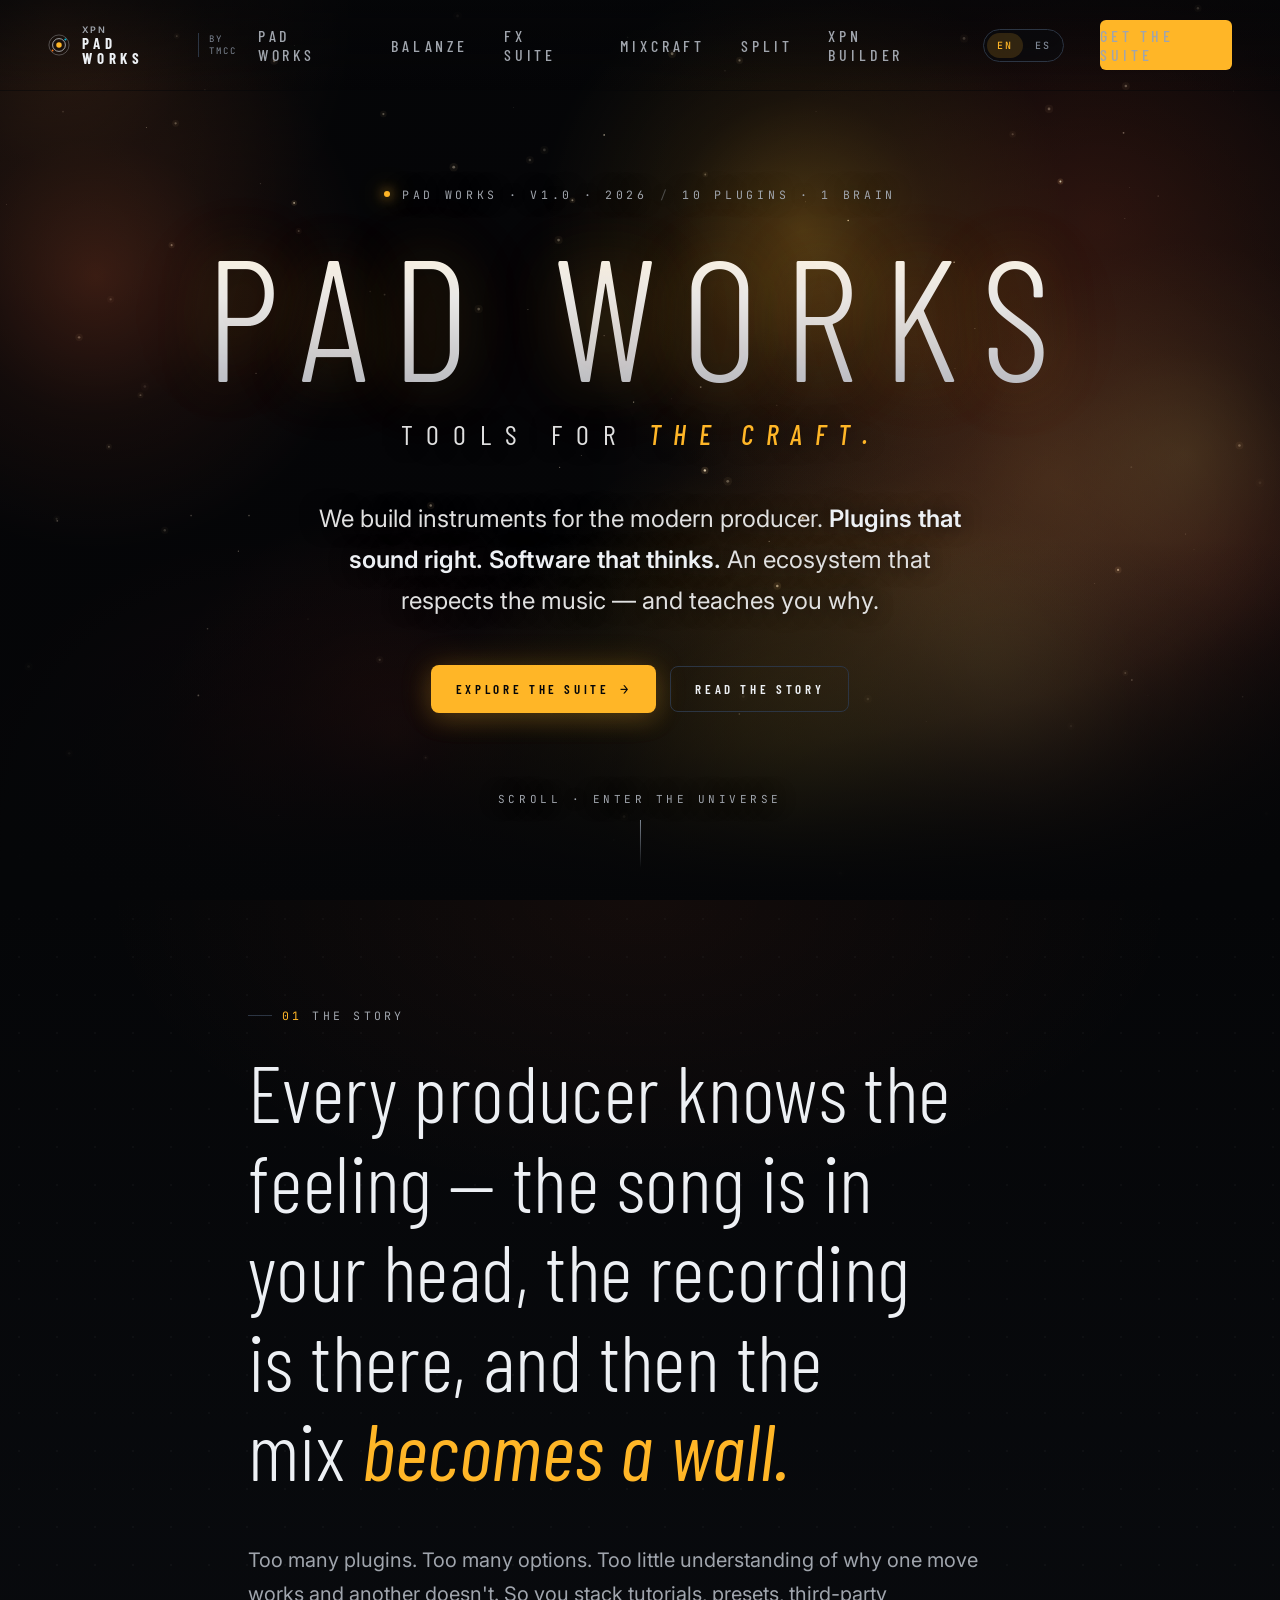
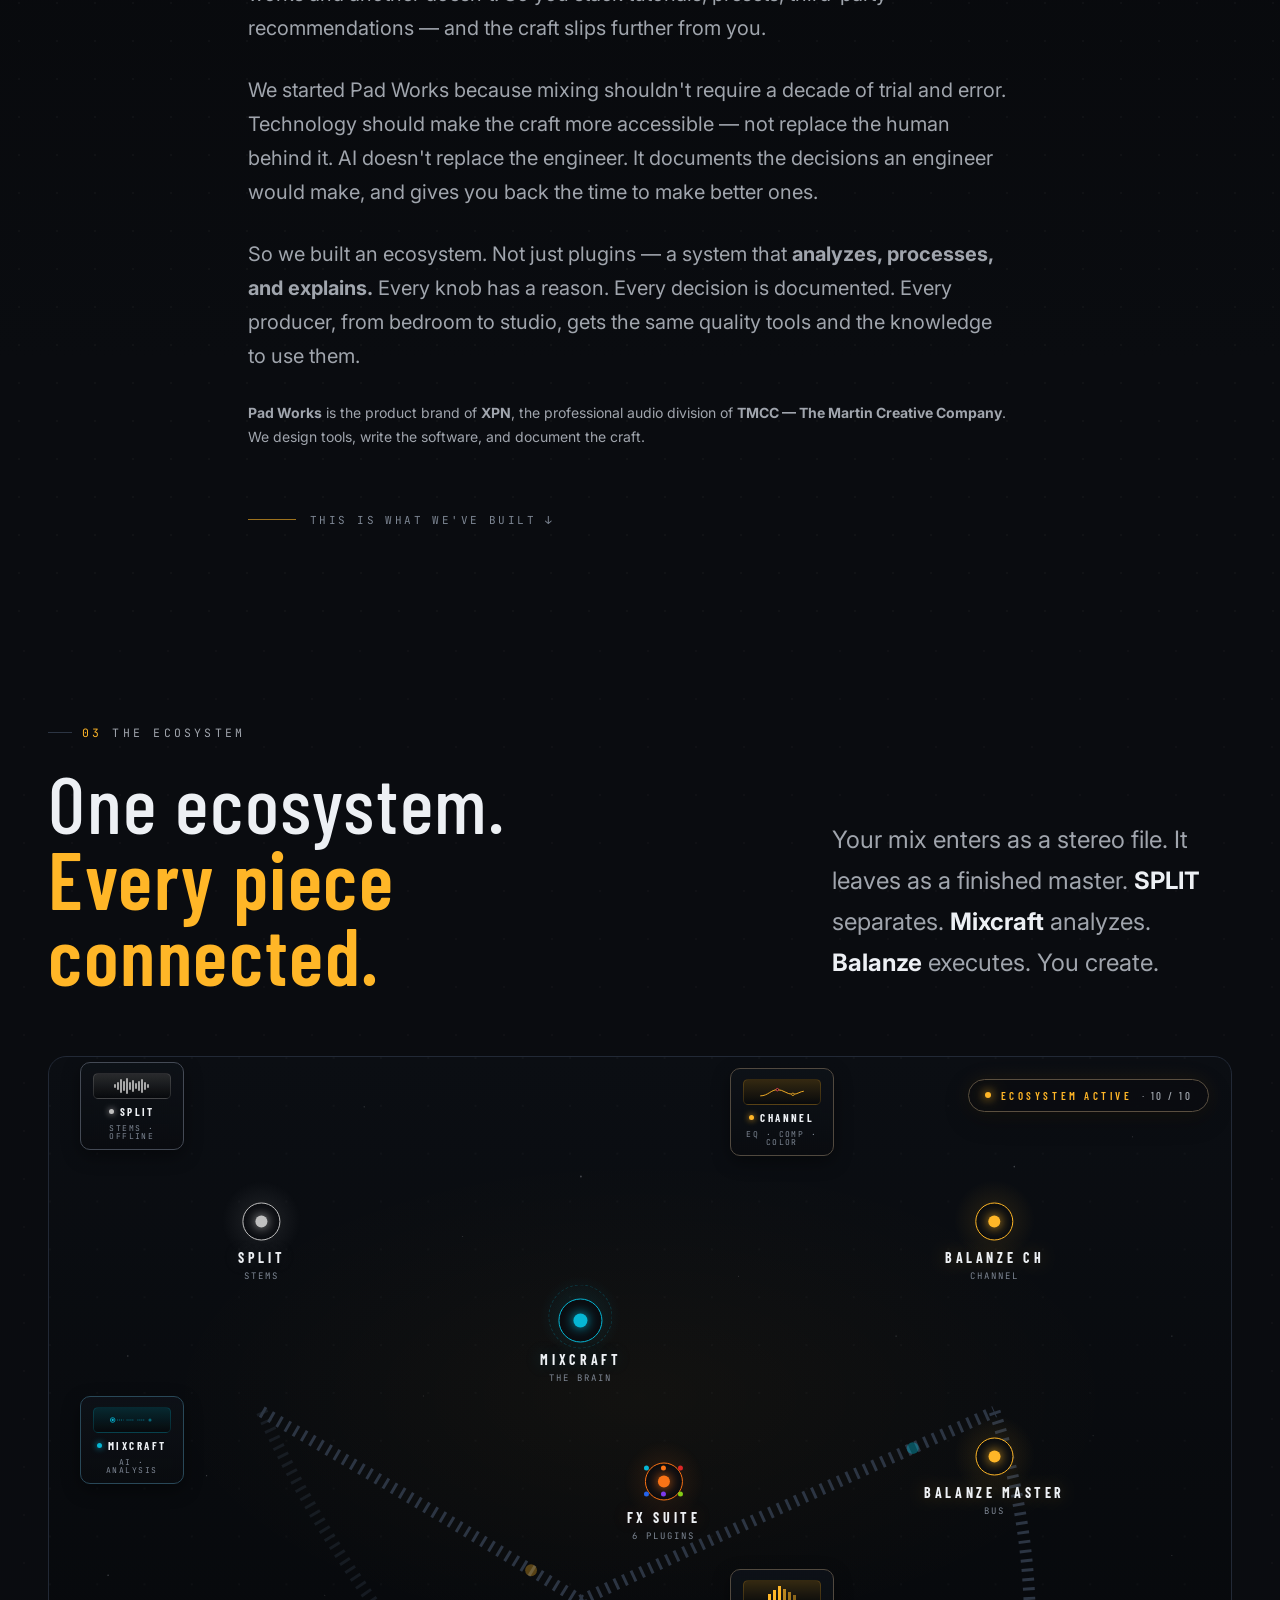
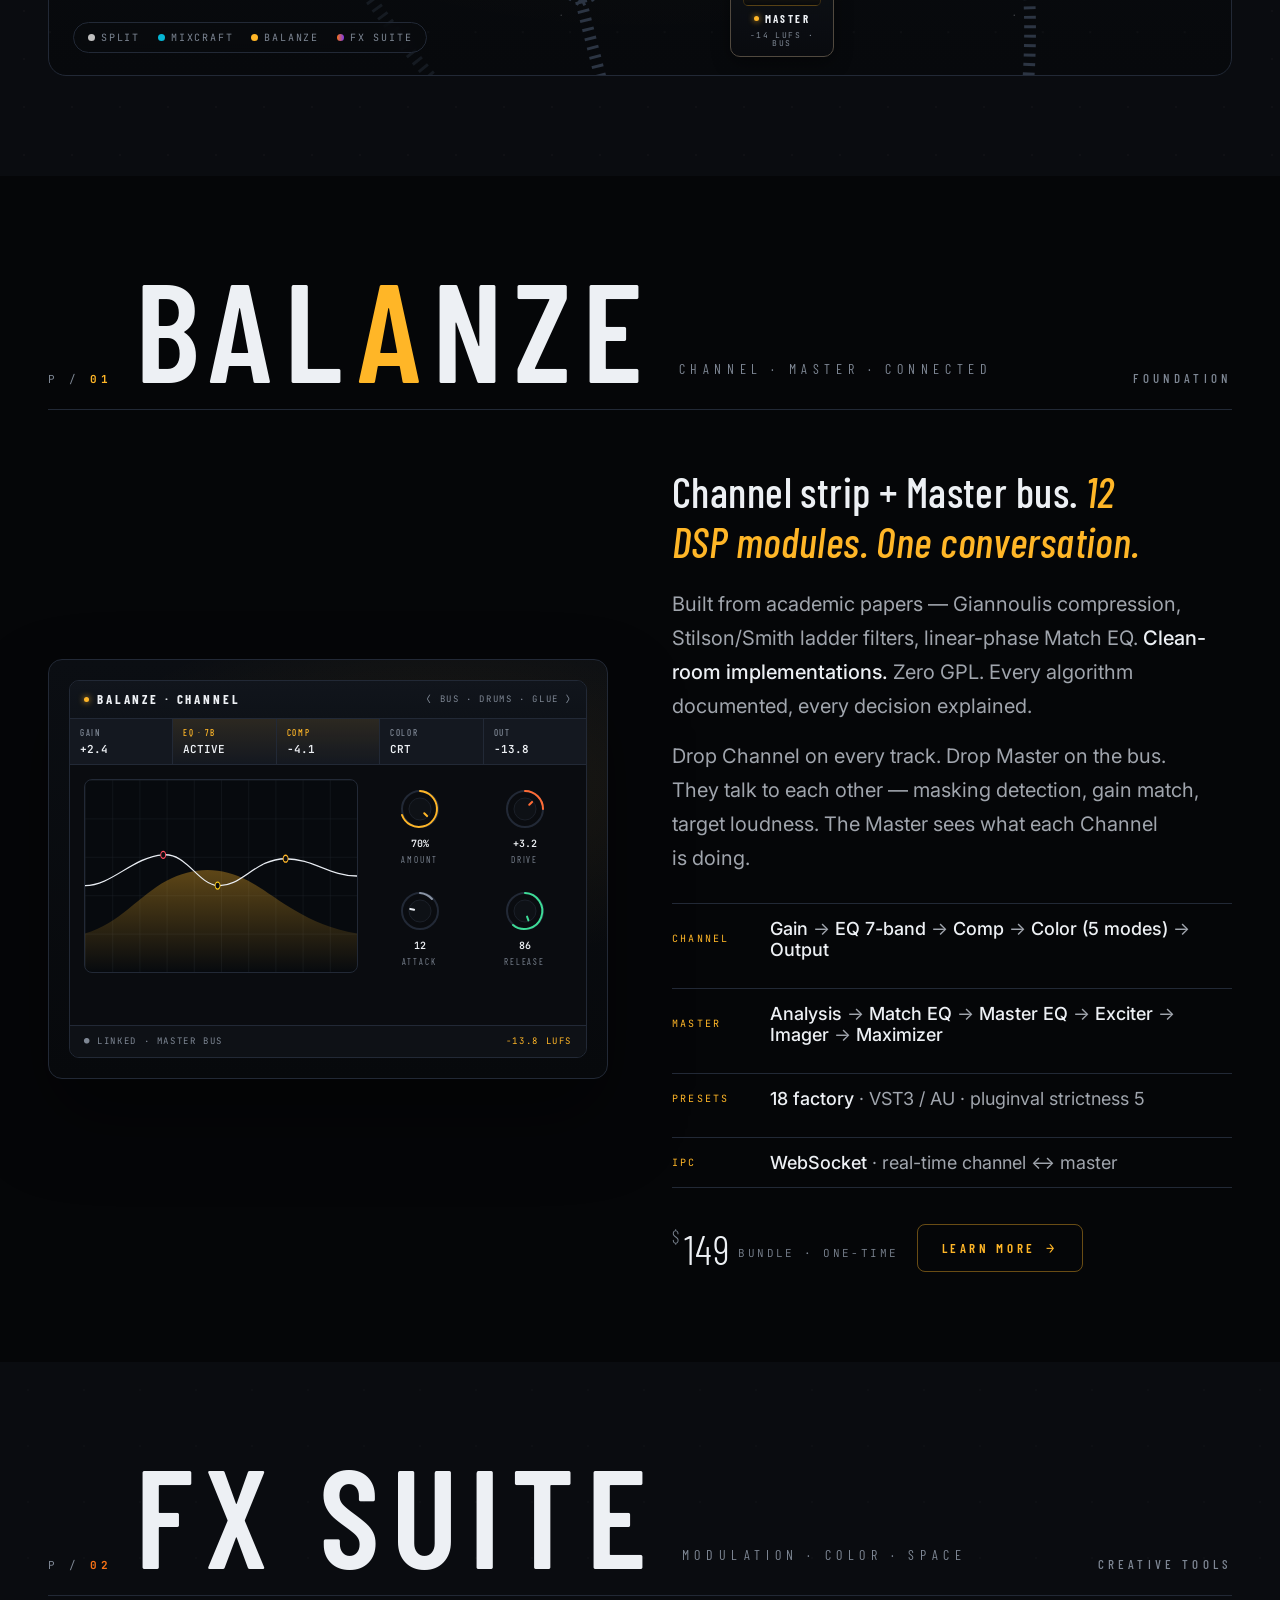
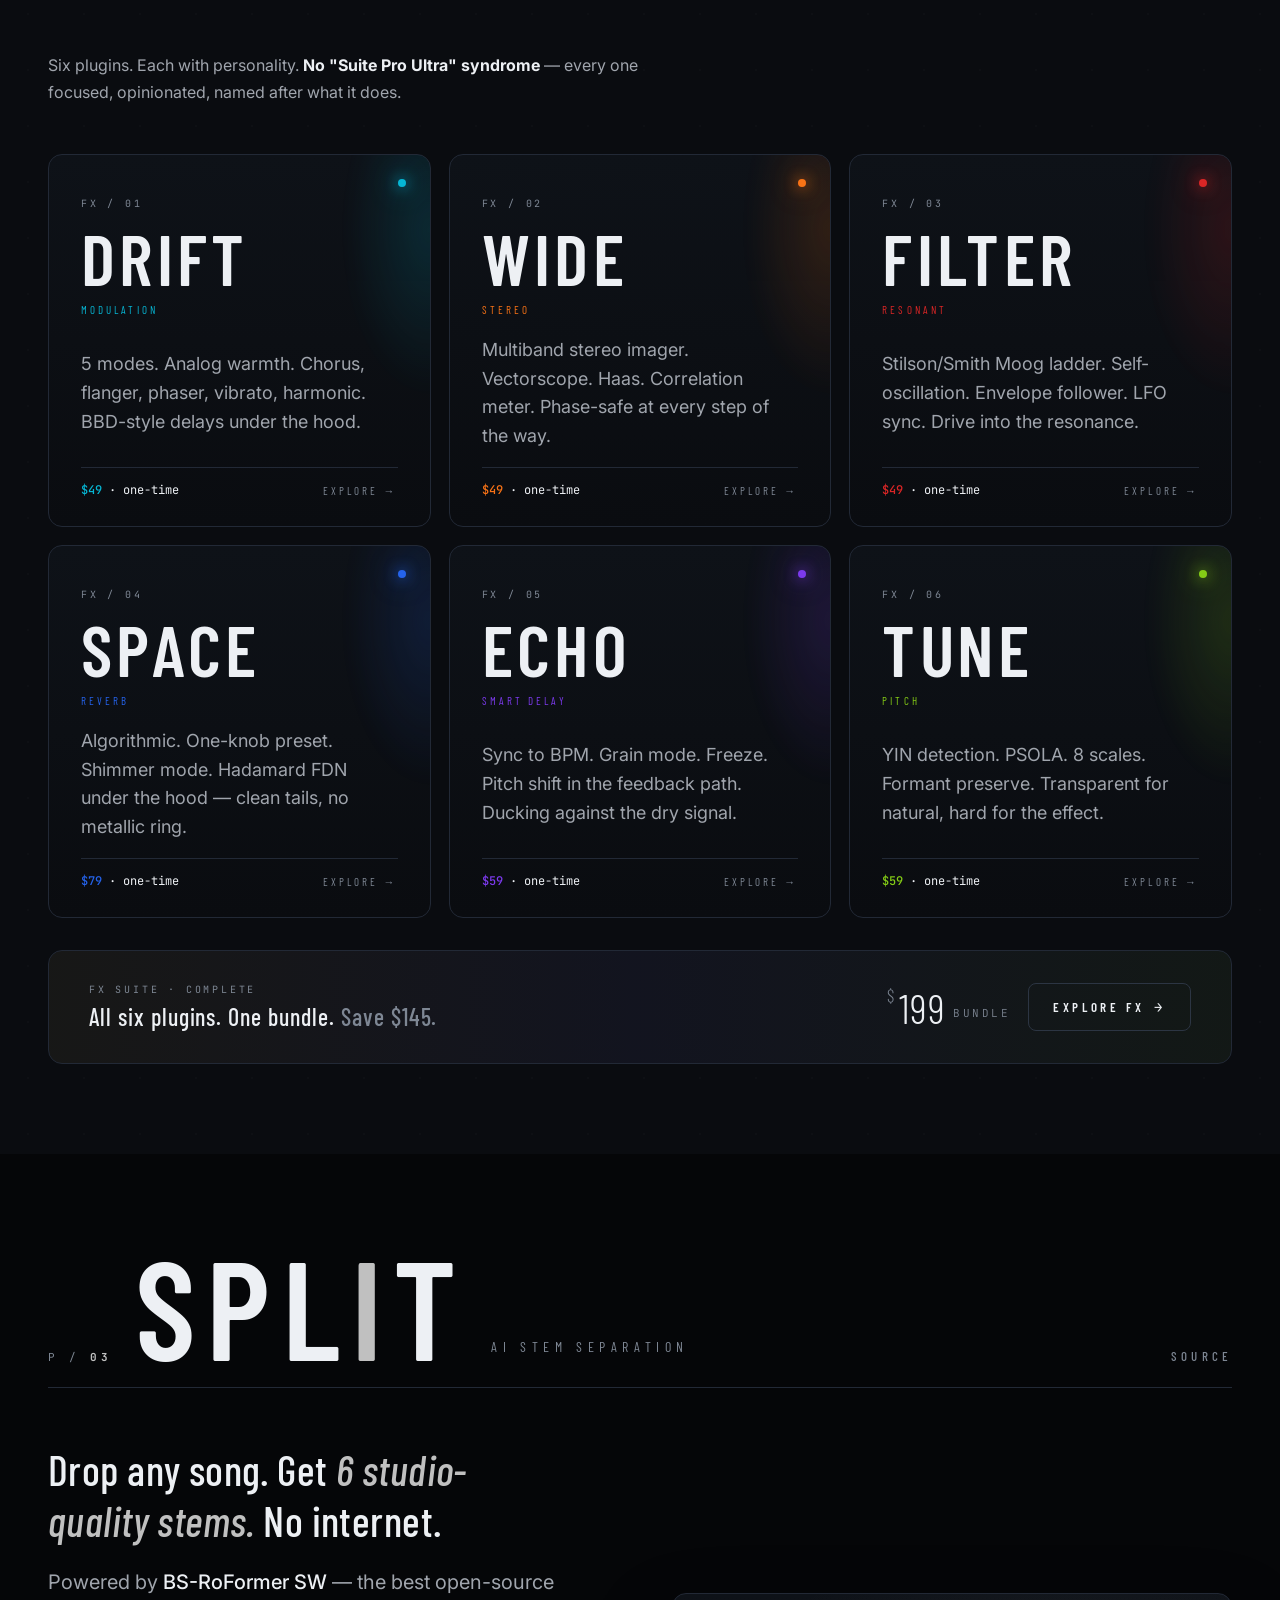
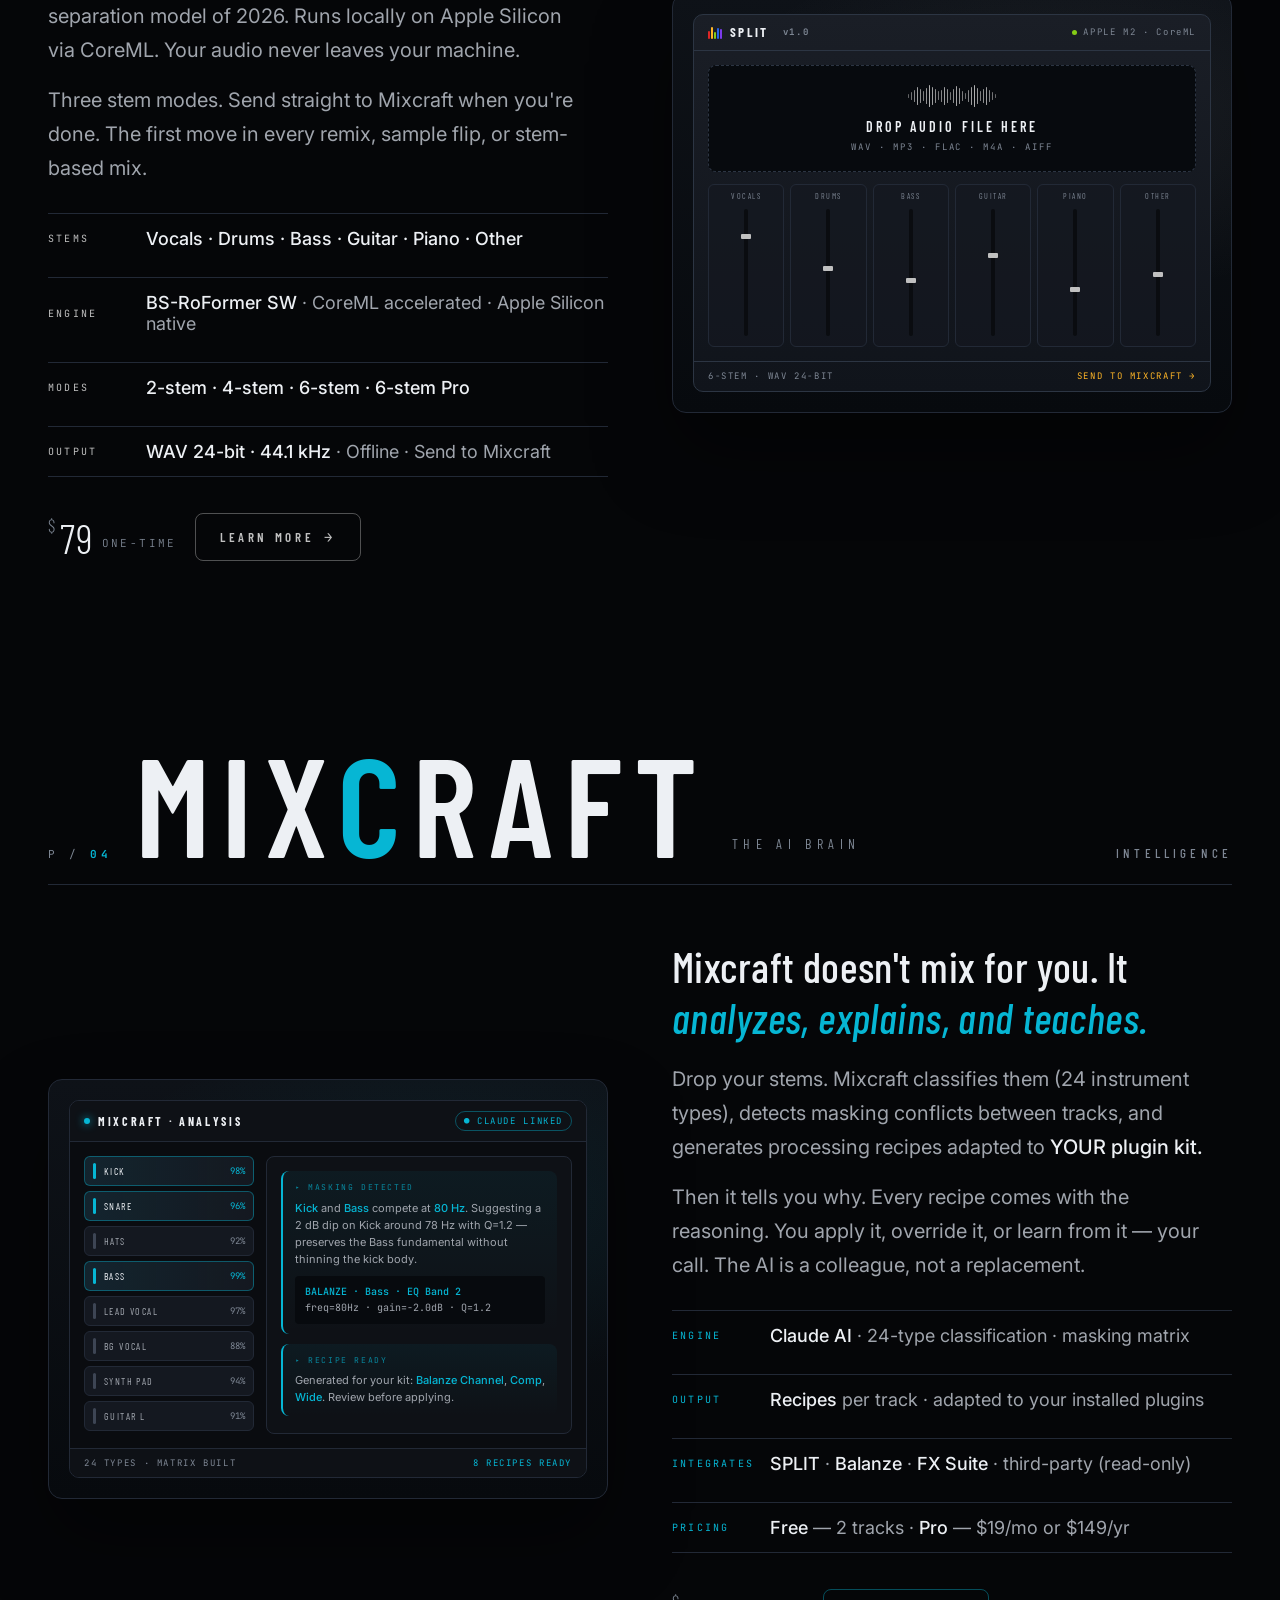
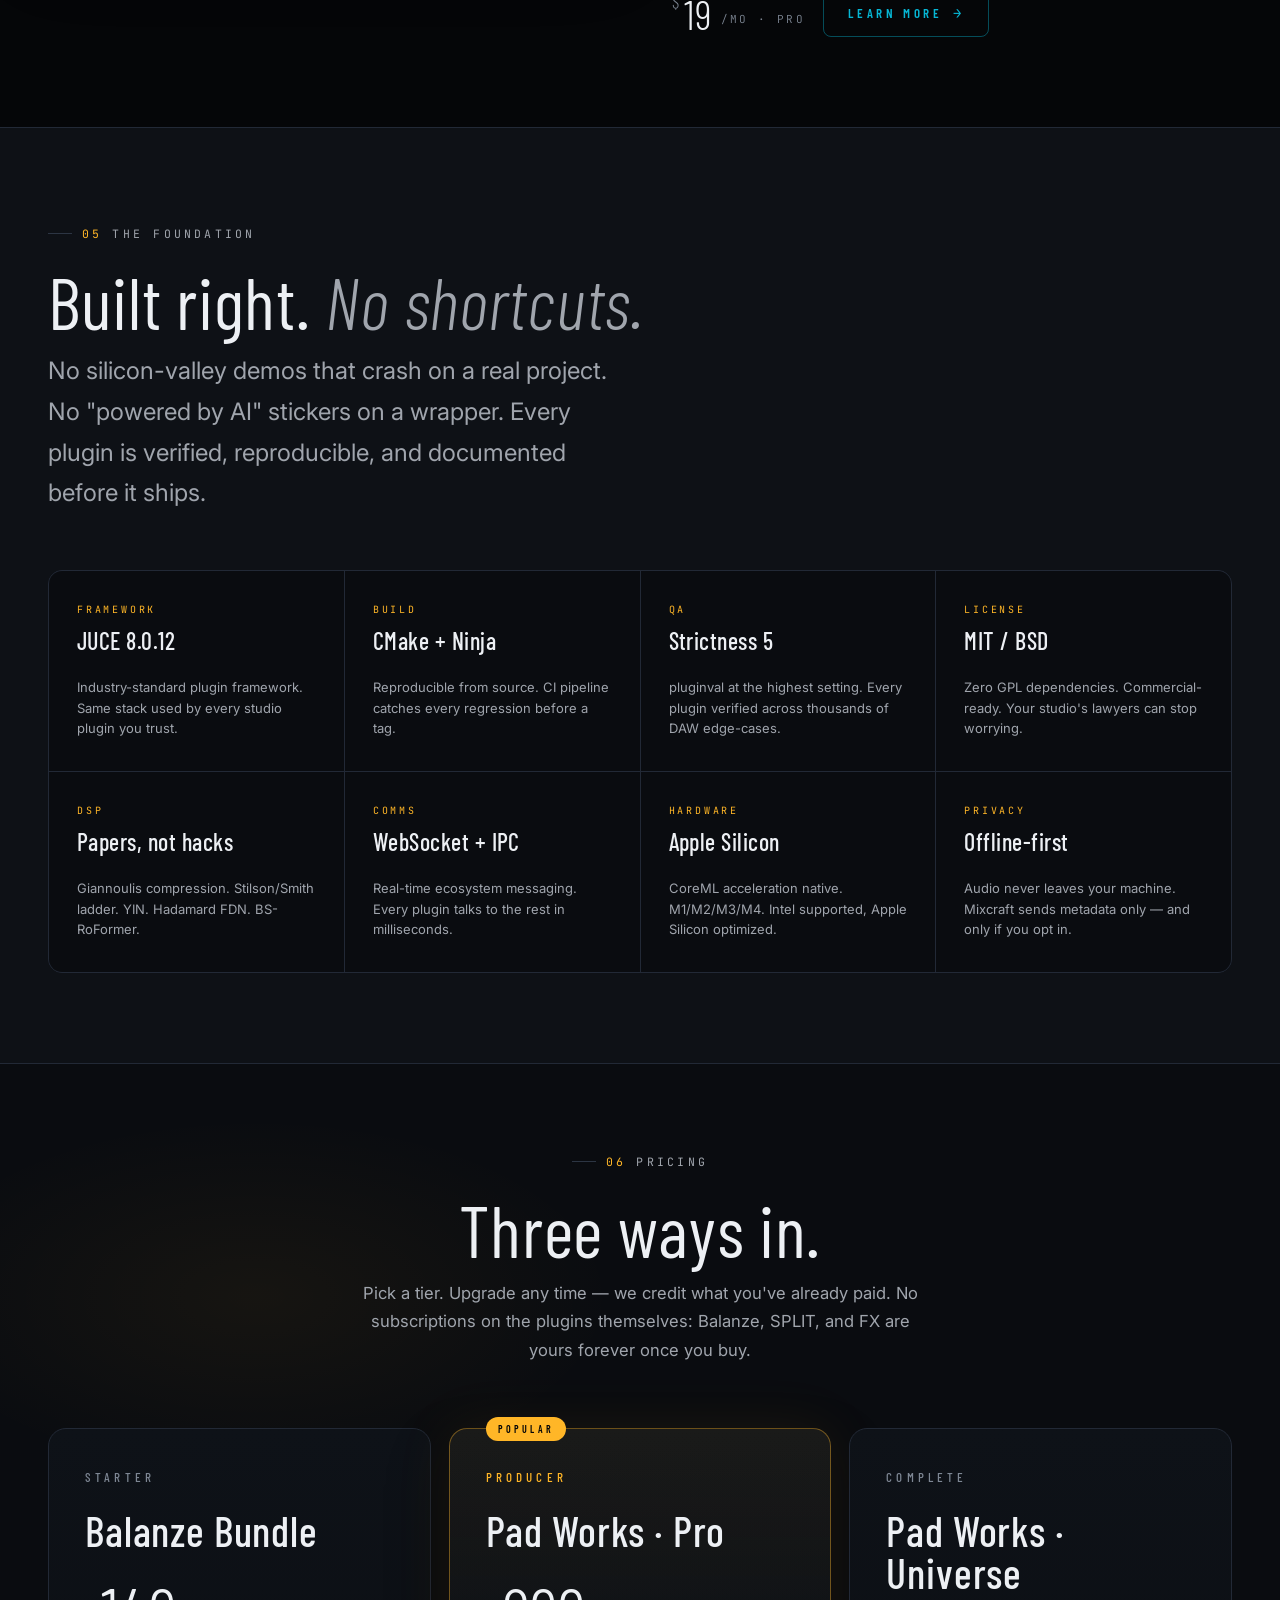
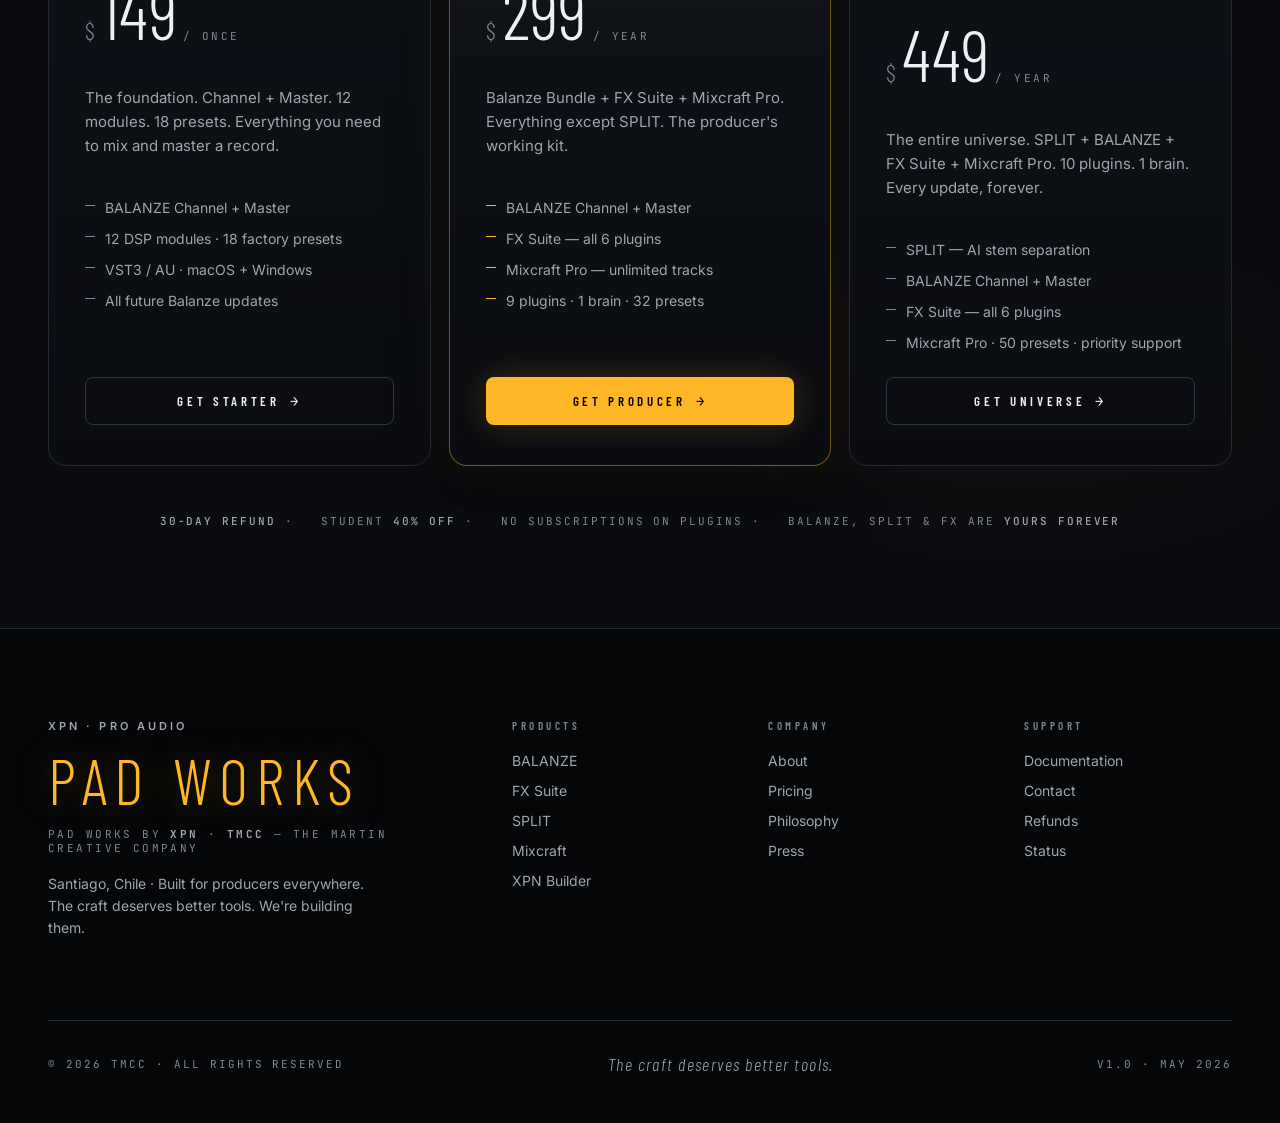
==== commit 58ef9ff4: "fix(web): drop FX section, scale desktop typography, add HOME to split" ====
--- a/index.html
+++ b/index.html
@@ -36,9 +36,9 @@
     --line-2:#2C3543;
 
     /* text */
-    --text:#E8ECF2;
-    --text-2:#8B95A5;
-    --text-3:#5A6373;
+    --text:#EDF0F4;
+    --text-2:#A0A5AD;
+    --text-3:#7E8794;
     --text-4:#3D4554;
 
     /* warm signature (universe) */
@@ -93,8 +93,8 @@
   }
   .nav-links{display:flex;gap:36px;align-items:center}
   .nav-links a{
-    font-family:'Barlow Condensed',sans-serif;font-weight:500;font-size:12px;
-    letter-spacing:.28em;text-transform:uppercase;color:var(--text-2);
+    font-family:'Barlow Condensed',sans-serif;font-weight:500;font-size:clamp(14px,1.1vw,16px);
+    letter-spacing:.24em;text-transform:uppercase;color:var(--text-2);
     transition:color .2s ease;position:relative;padding:6px 0;
   }
   .nav-links a:hover{color:var(--text)}
@@ -128,7 +128,7 @@
 
   /* ==================== HERO ==================== */
   .hero{
-    position:relative;height:100vh;min-height:760px;width:100%;
+    position:relative;height:100vh;min-height:680px;max-height:920px;width:100%;
     overflow:hidden;background:var(--void);
   }
   #nebula{
@@ -148,9 +148,9 @@
   }
   .hero-meta{
     display:flex;align-items:center;gap:12px;
-    font-family:'JetBrains Mono',monospace;font-size:10px;
-    letter-spacing:.32em;text-transform:uppercase;color:var(--text-3);
-    margin-bottom:36px;
+    font-family:'JetBrains Mono',monospace;font-size:clamp(11px,.9vw,13px);
+    letter-spacing:.32em;text-transform:uppercase;color:var(--text-2);
+    margin-bottom:36px;text-shadow:0 0 20px rgba(0,0,0,.8);
   }
   .hero-meta .dot{
     width:6px;height:6px;border-radius:50%;background:var(--gold);
@@ -171,18 +171,18 @@
     -webkit-background-clip:text;background-clip:text;-webkit-text-fill-color:transparent;
   }
   .hero-tag{
-    font-family:'Barlow Condensed',sans-serif;font-weight:300;
-    font-size:22px;letter-spacing:.5em;text-transform:uppercase;
-    color:var(--text-2);margin:28px 0 0;
-  }
-  .hero-tag em{font-style:italic;color:var(--gold);font-weight:400;letter-spacing:.45em}
+    font-family:'Barlow Condensed',sans-serif;font-weight:400;
+    font-size:clamp(20px,1.9vw,28px);letter-spacing:.5em;text-transform:uppercase;
+    color:#E0E0E0;margin:28px 0 0;text-shadow:0 0 20px rgba(0,0,0,.8);
+  }
+  .hero-tag em{font-style:italic;color:var(--gold);font-weight:500;letter-spacing:.45em}
 
   .hero-sub{
-    max-width:640px;margin:48px 0 0;text-align:center;
-    font-size:16px;line-height:1.7;color:var(--text-2);
-    font-weight:400;
-  }
-  .hero-sub b{color:var(--text);font-weight:500}
+    max-width:680px;margin:48px 0 0;text-align:center;
+    font-size:clamp(17px,1.4vw,20px);line-height:1.7;color:#E0E0E0;
+    font-weight:400;text-shadow:0 0 20px rgba(0,0,0,.8);
+  }
+  .hero-sub b{color:var(--text);font-weight:600}
 
   .hero-ctas{
     display:flex;gap:14px;align-items:center;margin-top:44px;pointer-events:auto;
@@ -210,8 +210,8 @@
     pointer-events:none;
   }
   .hero-scroll .lbl{
-    font-family:'JetBrains Mono',monospace;font-size:10px;letter-spacing:.32em;
-    color:var(--text-3);text-transform:uppercase;
+    font-family:'JetBrains Mono',monospace;font-size:clamp(11px,.85vw,13px);letter-spacing:.32em;
+    color:#A0A5AD;text-transform:uppercase;text-shadow:0 0 20px rgba(0,0,0,.8);
   }
   .hero-scroll .ln{
     width:1px;height:48px;background:linear-gradient(180deg, var(--text-3), transparent);
@@ -229,15 +229,15 @@
   .container{max-width:1320px;margin:0 auto;padding:0 48px}
   .sec-tag{
     display:inline-flex;align-items:center;gap:10px;
-    font-family:'JetBrains Mono',monospace;font-size:10px;letter-spacing:.28em;
-    text-transform:uppercase;color:var(--text-3);margin-bottom:24px;
+    font-family:'JetBrains Mono',monospace;font-size:clamp(11px,.9vw,13px);letter-spacing:.28em;
+    text-transform:uppercase;color:var(--text-2);margin-bottom:24px;
   }
   .sec-tag .num{color:var(--gold)}
   .sec-tag .dash{width:24px;height:1px;background:var(--line-2)}
 
   /* ==================== STORY ==================== */
   .story{
-    padding:200px 0 220px;
+    padding:100px 0 100px;
     background:
       radial-gradient(900px 500px at 50% 0%, rgba(255,107,53,.06), transparent 60%),
       linear-gradient(180deg, var(--void) 0%, var(--bg) 80%);
@@ -252,15 +252,15 @@
   .story-wrap{max-width:880px;margin:0 auto;padding:0 48px;position:relative}
   .story h2{
     font-family:'Barlow Condensed',sans-serif;font-weight:300;
-    font-size:54px;line-height:1.15;letter-spacing:.005em;
-    margin:0 0 56px;color:var(--text);text-wrap:balance;
+    font-size:clamp(44px,4.8vw,72px);line-height:1.12;letter-spacing:.005em;
+    margin:0 0 48px;color:var(--text);text-wrap:balance;
   }
   .story h2 em{font-style:italic;color:var(--gold);font-weight:400}
   .story p{
-    font-size:19px;line-height:1.7;color:var(--text-2);
-    font-weight:400;margin:0 0 28px;max-width:720px;text-wrap:pretty;
-  }
-  .story p:last-of-type{color:var(--text);font-size:18px}
+    font-size:clamp(18px,1.45vw,21px);line-height:1.7;color:var(--text-2);
+    font-weight:400;margin:0 0 28px;max-width:760px;text-wrap:pretty;
+  }
+  .story p:last-of-type{color:var(--text);font-size:clamp(18px,1.4vw,20px)}
   .story-foot{
     margin-top:64px;display:flex;align-items:center;gap:14px;
     font-family:'JetBrains Mono',monospace;font-size:11px;letter-spacing:.22em;
@@ -270,7 +270,7 @@
 
   /* ==================== INSTRUMENTS (FX preview) ==================== */
   .instruments{
-    padding:140px 0 160px;background:var(--bg);position:relative;overflow:hidden;
+    padding:90px 0 100px;background:var(--bg);position:relative;overflow:hidden;
     border-top:1px solid var(--line);
   }
   .instruments::before{
@@ -297,8 +297,8 @@
   .inst-head h2 em{font-style:italic;color:var(--text-2);font-weight:300}
   .inst-head h2 .ac{color:var(--gold);font-weight:500}
   .inst-head p{
-    font-size:15px;line-height:1.7;color:var(--text-2);
-    max-width:340px;margin:0;padding-bottom:10px;text-wrap:pretty;
+    font-size:clamp(16px,1.3vw,19px);line-height:1.7;color:var(--text-2);
+    max-width:380px;margin:0;padding-bottom:10px;text-wrap:pretty;
   }
   .inst-head p b{color:var(--text);font-weight:500}
 
@@ -364,7 +364,7 @@
     letter-spacing:.28em;text-transform:uppercase;color:var(--acc);margin:0 0 12px;
   }
   .tool-card .t-one{
-    font-size:12px;line-height:1.55;color:var(--text-2);text-wrap:pretty;margin:0;
+    font-size:clamp(13px,1vw,14px);line-height:1.55;color:var(--text-2);text-wrap:pretty;margin:0;
   }
   .inst-foot{
     margin-top:28px;padding:22px 32px;
@@ -409,7 +409,7 @@
 
   /* ==================== ECOSYSTEM ==================== */
   .ecosystem{
-    padding:160px 0 180px;
+    padding:90px 0 100px;
     background:var(--bg);position:relative;overflow:hidden;
   }
   .ecosystem::before{
@@ -425,7 +425,7 @@
   }
   .eco-head h2 .glow{color:var(--gold);font-weight:600}
   .eco-head p{
-    font-size:15px;line-height:1.7;color:var(--text-2);max-width:380px;margin:0;
+    font-size:clamp(16px,1.3vw,19px);line-height:1.7;color:var(--text-2);max-width:400px;margin:0;
     padding-bottom:8px;text-wrap:pretty;
   }
   .eco-map{
@@ -650,7 +650,7 @@
   /* tooltip */
 
   /* ==================== PRODUCTS — section frame ==================== */
-  .product{padding:140px 0;position:relative;overflow:hidden}
+  .product{padding:90px 0;position:relative;overflow:hidden}
   .product-head{
     display:grid;grid-template-columns:auto 1fr auto;gap:24px;align-items:baseline;
     margin-bottom:56px;padding-bottom:20px;border-bottom:1px solid var(--line);
@@ -685,11 +685,11 @@
     margin-top:56px;
   }
   .product-copy h3{
-    font-family:'Barlow Condensed',sans-serif;font-weight:500;font-size:32px;
+    font-family:'Barlow Condensed',sans-serif;font-weight:500;font-size:clamp(28px,2.6vw,38px);
     line-height:1.2;letter-spacing:.01em;margin:0 0 20px;color:var(--text);text-wrap:balance;
   }
   .product-copy p{
-    font-size:15px;line-height:1.7;color:var(--text-2);margin:0 0 16px;max-width:520px;text-wrap:pretty;
+    font-size:clamp(16px,1.3vw,19px);line-height:1.7;color:var(--text-2);margin:0 0 16px;max-width:540px;text-wrap:pretty;
   }
   .product-copy p b{color:var(--text);font-weight:500}
   .spec-list{
@@ -699,7 +699,7 @@
   .spec-list li{
     display:grid;grid-template-columns:80px 1fr;gap:18px;align-items:center;
     padding:14px 0;border-top:1px solid var(--line);
-    font-size:13px;color:var(--text-2);
+    font-size:clamp(14px,1.1vw,16px);color:var(--text-2);
   }
   .spec-list li:last-child{border-bottom:1px solid var(--line)}
   .spec-list .k{
@@ -767,7 +767,7 @@
 
   /* ==================== FX SUITE grid ==================== */
   .fx{
-    padding:140px 0;background:var(--bg);position:relative;overflow:hidden;
+    padding:90px 0;background:var(--bg);position:relative;overflow:hidden;
   }
   .fx::before{
     content:"";position:absolute;inset:0;
@@ -813,7 +813,7 @@
     letter-spacing:.28em;text-transform:uppercase;color:var(--acc);margin-bottom:auto;
   }
   .fx-card p{
-    font-size:13px;line-height:1.6;color:var(--text-2);margin:18px 0 16px;max-width:280px;
+    font-size:clamp(14px,1.05vw,16px);line-height:1.6;color:var(--text-2);margin:18px 0 16px;max-width:300px;
   }
   .fx-card .price{
     font-family:'JetBrains Mono',monospace;font-size:12px;color:var(--text);
@@ -897,7 +897,7 @@
 
   /* ==================== TECH FOUNDATION ==================== */
   .tech{
-    padding:140px 0;background:var(--bg-2);
+    padding:90px 0;background:var(--bg-2);
     border-top:1px solid var(--line);border-bottom:1px solid var(--line);
   }
   .tech h2{
@@ -905,7 +905,7 @@
     font-size:64px;line-height:1;letter-spacing:.01em;margin:0 0 14px;color:var(--text);
   }
   .tech h2 em{font-style:italic;font-weight:300;color:var(--text-2)}
-  .tech .lead{font-size:15px;color:var(--text-2);max-width:540px;margin:0 0 56px;line-height:1.7}
+  .tech .lead{font-size:clamp(16px,1.3vw,19px);color:var(--text-2);max-width:560px;margin:0 0 56px;line-height:1.7}
   .tech-grid{
     display:grid;grid-template-columns:repeat(4,1fr);gap:1px;
     background:var(--line);border:1px solid var(--line);border-radius:14px;overflow:hidden;
@@ -923,12 +923,12 @@
     letter-spacing:.02em;color:var(--text);line-height:1.1;
   }
   .tech-cell .d{
-    font-size:12px;line-height:1.6;color:var(--text-2);margin-top:auto;
+    font-size:clamp(13px,1vw,15px);line-height:1.6;color:var(--text-2);margin-top:auto;
   }
 
   /* ==================== PRICING ==================== */
   .pricing{
-    padding:160px 0 180px;background:var(--bg);position:relative;overflow:hidden;
+    padding:90px 0 100px;background:var(--bg);position:relative;overflow:hidden;
   }
   .pricing::before{
     content:"";position:absolute;inset:0;
@@ -942,7 +942,7 @@
     font-size:72px;line-height:1;letter-spacing:.01em;margin:0 0 14px;color:var(--text);text-align:center;
   }
   .pricing .lead{
-    font-size:15px;color:var(--text-2);max-width:540px;margin:0 auto 64px;line-height:1.7;text-align:center;
+    font-size:clamp(16px,1.3vw,19px);color:var(--text-2);max-width:560px;margin:0 auto 64px;line-height:1.7;text-align:center;
   }
   .price-grid{
     display:grid;grid-template-columns:repeat(3,1fr);gap:18px;position:relative;
@@ -983,10 +983,10 @@
   }
   .price-card .amt .c{font-family:'Barlow Condensed';font-size:24px;color:var(--text-3);font-weight:300}
   .price-card .amt .u{font-family:'JetBrains Mono';font-size:11px;color:var(--text-3);letter-spacing:.22em;text-transform:uppercase}
-  .price-card .desc{font-size:14px;line-height:1.6;color:var(--text-2);min-height:48px}
+  .price-card .desc{font-size:clamp(15px,1.15vw,17px);line-height:1.6;color:var(--text-2);min-height:48px}
   .price-card ul{margin:0;padding:0;list-style:none;display:flex;flex-direction:column;gap:10px}
   .price-card ul li{
-    font-size:13px;color:var(--text-2);padding-left:20px;position:relative;line-height:1.5;
+    font-size:clamp(14px,1.05vw,16px);color:var(--text-2);padding-left:20px;position:relative;line-height:1.5;
   }
   .price-card ul li::before{
     content:"";position:absolute;left:0;top:8px;width:10px;height:1px;background:var(--text-3);
@@ -1010,7 +1010,7 @@
 
   /* ==================== FOOTER ==================== */
   .footer{
-    position:relative;padding:120px 0 48px;background:var(--void);overflow:hidden;
+    position:relative;padding:90px 0 48px;background:var(--void);overflow:hidden;
     border-top:1px solid var(--line);
   }
   .footer::before{
@@ -1033,13 +1033,13 @@
     text-transform:uppercase;color:var(--text-3);
   }
   .footer-brand .by b{color:var(--text-2)}
-  .footer-brand .loc{font-size:13px;color:var(--text-2);line-height:1.6;max-width:300px}
+  .footer-brand .loc{font-size:clamp(14px,1.05vw,16px);color:var(--text-2);line-height:1.6;max-width:320px}
   .footer-col h4{
     font-family:'Barlow Condensed',sans-serif;font-weight:600;font-size:11px;
     letter-spacing:.32em;text-transform:uppercase;color:var(--text-3);margin:0 0 18px;
   }
   .footer-col ul{margin:0;padding:0;list-style:none;display:flex;flex-direction:column;gap:10px}
-  .footer-col ul li a{font-size:13px;color:var(--text-2);transition:color .15s ease}
+  .footer-col ul li a{font-size:clamp(14px,1.05vw,16px);color:var(--text-2);transition:color .15s ease}
   .footer-col ul li a:hover{color:var(--text)}
   .footer-bottom{
     display:flex;justify-content:space-between;align-items:center;
@@ -1071,6 +1071,31 @@
   }
   .eco-tip .ttl{font-family:'Barlow Condensed';font-weight:700;font-size:12px;letter-spacing:.24em;text-transform:uppercase;margin-bottom:4px;color:var(--tip-acc, var(--text))}
   .eco-tip .one{font-family:'Inter';font-size:11px;color:var(--text-2);text-transform:none;letter-spacing:0;line-height:1.5}
+
+  /* ===== Desktop type scale (≥1024px) — mobile unchanged ===== */
+  @media (min-width: 1024px) {
+    /* Nav links */
+    .nav-links a{font-size:16px}
+
+    /* Main section titles (64–80px) */
+    .story h2{font-size:80px}
+    .tech h2{font-size:72px}
+    .fx-card h3{font-size:72px}
+
+    /* Subtitles / leads (24–28px) */
+    .hero-tag{font-size:28px}
+    .hero-sub{font-size:24px}
+    .eco-head p{font-size:24px}
+    .tech .lead{font-size:24px}
+    .product-copy h3{font-size:42px}
+
+    /* Body text / paragraphs (18–20px) */
+    .story p{font-size:20px}
+    .story p:last-of-type{font-size:20px}
+    .product-copy p{font-size:20px}
+    .fx-card p{font-size:18px}
+    .spec-list li{font-size:18px}
+  }
 
 </style>
 </head>
@@ -1145,114 +1170,6 @@
     <p class="reveal reveal-d4" data-i18n="story.p3">So we built an ecosystem. Not just plugins — a system that <b>analyzes, processes, and explains.</b> Every knob has a reason. Every decision is documented. Every producer, from bedroom to studio, gets the same quality tools and the knowledge to use them.</p>
     <p class="reveal reveal-d4" style="font-size:14px;color:var(--text-2);margin-top:24px"><b>Pad Works</b> is the product brand of <b>XPN</b>, the professional audio division of <b>TMCC — The Martin Creative Company</b>. We design tools, write the software, and document the craft.</p>
     <div class="story-foot reveal"><span class="ln"></span><span data-i18n="story.foot">This is what we've built ↓</span></div>
-  </div>
-</section>
-
-<!-- ============== INSTRUMENTS (FX SUITE PREVIEW) ============== -->
-<section class="instruments" id="instruments">
-  <div class="container">
-    <div class="sec-tag reveal"><span class="dash"></span><span class="num">02</span><span data-i18n="inst.kicker">The Instruments</span></div>
-    <div class="inst-head">
-      <h2 class="reveal" data-i18n="inst.h2">Six tools. <em>Six voices.</em></h2>
-      <p class="reveal reveal-d2" data-i18n="inst.lead">The FX Suite — each plugin focused, opinionated, named after what it does. <b>No "Suite Pro Ultra" syndrome.</b></p>
-    </div>
-
-    <div class="tools-grid">
-      <a class="tool-card reveal" href="/fx" style="--acc:#06B6D4">
-        <span class="t-num">FX / 01</span>
-        <div class="t-vis">
-          <svg viewBox="0 0 96 56" width="96" height="56" fill="none">
-            <path d="M2 28 Q14 8 26 28 T50 28 T74 28 T94 28" stroke="#06B6D4" stroke-width="1.6" stroke-linecap="round"/>
-            <path d="M2 28 Q14 18 26 28 T50 28 T74 28 T94 28" stroke="#06B6D4" stroke-width="1" stroke-linecap="round" opacity=".4"/>
-          </svg>
-        </div>
-        <div class="t-name">Drift <span class="d"></span></div>
-        <div class="t-tag" data-i18n="inst.drift.tag">Modulation</div>
-        <p class="t-one" data-i18n="inst.drift.one">Five modes. Analog warmth. Chorus, flanger, phaser, vibrato, harmonic. BBD-style delays under the hood.</p>
-      </a>
-
-      <a class="tool-card reveal reveal-d2" href="/fx" style="--acc:#F97316">
-        <span class="t-num">FX / 02</span>
-        <div class="t-vis">
-          <svg viewBox="0 0 96 56" width="96" height="56" fill="none">
-            <circle cx="38" cy="28" r="16" stroke="#F97316" stroke-width="1.6"/>
-            <circle cx="58" cy="28" r="16" stroke="#F97316" stroke-width="1.6"/>
-            <line x1="2" y1="28" x2="94" y2="28" stroke="#F97316" stroke-width=".8" stroke-dasharray="2 3" opacity=".4"/>
-          </svg>
-        </div>
-        <div class="t-name">Wide <span class="d"></span></div>
-        <div class="t-tag" data-i18n="inst.wide.tag">Stereo Imager</div>
-        <p class="t-one" data-i18n="inst.wide.one">Multiband stereo imager. Vectorscope. Haas delay. Correlation meter. Phase-safe at every step.</p>
-      </a>
-
-      <a class="tool-card reveal reveal-d3" href="/fx" style="--acc:#DC2626">
-        <span class="t-num">FX / 03</span>
-        <div class="t-vis">
-          <svg viewBox="0 0 96 56" width="96" height="56" fill="none">
-            <path d="M2 30 L42 30 Q50 30 52 14 L56 44 Q58 30 94 30" stroke="#DC2626" stroke-width="1.6" stroke-linecap="round"/>
-            <line x1="52" y1="14" x2="52" y2="6" stroke="#DC2626" stroke-width=".8" stroke-dasharray="1 2" opacity=".5"/>
-          </svg>
-        </div>
-        <div class="t-name">Filter <span class="d"></span></div>
-        <div class="t-tag" data-i18n="inst.filter.tag">Resonant</div>
-        <p class="t-one" data-i18n="inst.filter.one">Stilson/Smith Moog ladder. Self-oscillation. Envelope follower. LFO sync. Drive into the resonance.</p>
-      </a>
-
-      <a class="tool-card reveal" href="/fx" style="--acc:#2563EB">
-        <span class="t-num">FX / 04</span>
-        <div class="t-vis">
-          <svg viewBox="0 0 96 56" width="96" height="56" fill="none">
-            <circle cx="48" cy="28" r="6" stroke="#2563EB" stroke-width="1.6" fill="#2563EB" fill-opacity=".18"/>
-            <circle cx="48" cy="28" r="14" stroke="#2563EB" stroke-width="1.2" opacity=".55"/>
-            <circle cx="48" cy="28" r="22" stroke="#2563EB" stroke-width=".9" opacity=".3"/>
-            <circle cx="48" cy="28" r="28" stroke="#2563EB" stroke-width=".6" opacity=".15"/>
-          </svg>
-        </div>
-        <div class="t-name">Space <span class="d"></span></div>
-        <div class="t-tag" data-i18n="inst.space.tag">Reverb</div>
-        <p class="t-one" data-i18n="inst.space.one">Algorithmic. One-knob preset. Shimmer mode. Hadamard FDN — clean tails, no metallic ring.</p>
-      </a>
-
-      <a class="tool-card reveal reveal-d2" href="/fx" style="--acc:#7C3AED">
-        <span class="t-num">FX / 05</span>
-        <div class="t-vis">
-          <svg viewBox="0 0 96 56" width="96" height="56" fill="none">
-            <line x1="10" y1="10" x2="10" y2="46" stroke="#7C3AED" stroke-width="2" stroke-linecap="round"/>
-            <line x1="26" y1="16" x2="26" y2="40" stroke="#7C3AED" stroke-width="1.8" stroke-linecap="round" opacity=".8"/>
-            <line x1="42" y1="20" x2="42" y2="36" stroke="#7C3AED" stroke-width="1.4" stroke-linecap="round" opacity=".6"/>
-            <line x1="58" y1="23" x2="58" y2="33" stroke="#7C3AED" stroke-width="1.1" stroke-linecap="round" opacity=".4"/>
-            <line x1="74" y1="25" x2="74" y2="31" stroke="#7C3AED" stroke-width=".8" stroke-linecap="round" opacity=".25"/>
-            <line x1="88" y1="27" x2="88" y2="29" stroke="#7C3AED" stroke-width=".6" stroke-linecap="round" opacity=".15"/>
-          </svg>
-        </div>
-        <div class="t-name">Echo <span class="d"></span></div>
-        <div class="t-tag" data-i18n="inst.echo.tag">Smart Delay</div>
-        <p class="t-one" data-i18n="inst.echo.one">Sync to BPM. Grain mode. Freeze. Pitch shift in the feedback path. Ducking against the dry signal.</p>
-      </a>
-
-      <a class="tool-card reveal reveal-d3" href="/fx" style="--acc:#84CC16">
-        <span class="t-num">FX / 06</span>
-        <div class="t-vis">
-          <svg viewBox="0 0 96 56" width="96" height="56" fill="none">
-            <path d="M2 44 L18 44 L18 32 L34 32 L34 20 L50 20 L50 28 L66 28 L66 36 L82 36 L82 24 L94 24" stroke="#84CC16" stroke-width="1.6" stroke-linejoin="round" stroke-linecap="round"/>
-          </svg>
-        </div>
-        <div class="t-name">Tune <span class="d"></span></div>
-        <div class="t-tag" data-i18n="inst.tune.tag">Pitch</div>
-        <p class="t-one" data-i18n="inst.tune.one">YIN detection. PSOLA. Eight scales. Formant preserve. Transparent for natural, hard for the effect.</p>
-      </a>
-    </div>
-
-    <div class="inst-foot reveal">
-      <div class="l">
-        <span class="kicker" data-i18n="inst.foot.kicker">FX Suite · Complete</span>
-        <span class="ttl" data-i18n="inst.foot.ttl">All six plugins. One bundle. <b>Save $145.</b></span>
-      </div>
-      <div class="r">
-        <div class="price-tag"><span class="cur">$</span>199<span class="unit" data-i18n="price.once">/ once</span></div>
-        <a class="lk" href="/fx"><span data-i18n="inst.foot.cta">Explore the Suite</span> <span class="arr">→</span></a>
-      </div>
-    </div>
   </div>
 </section>
 
